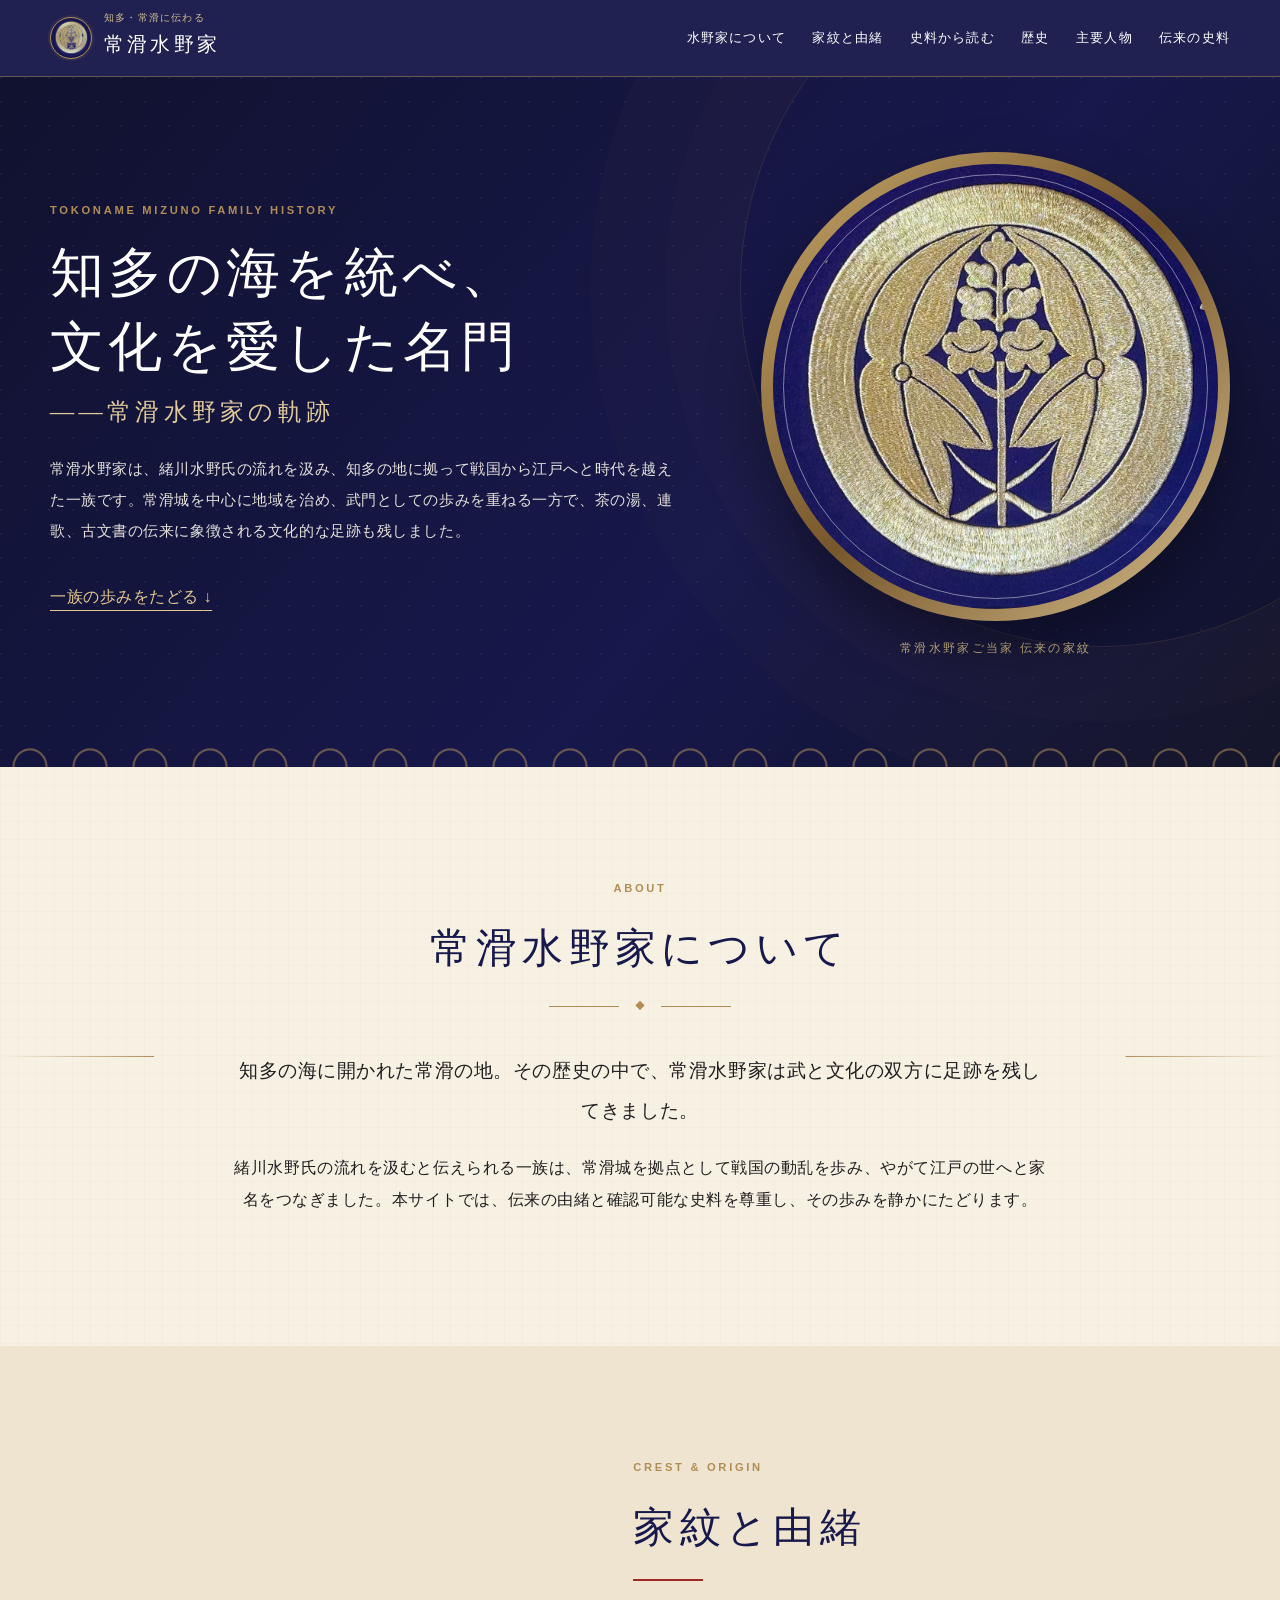
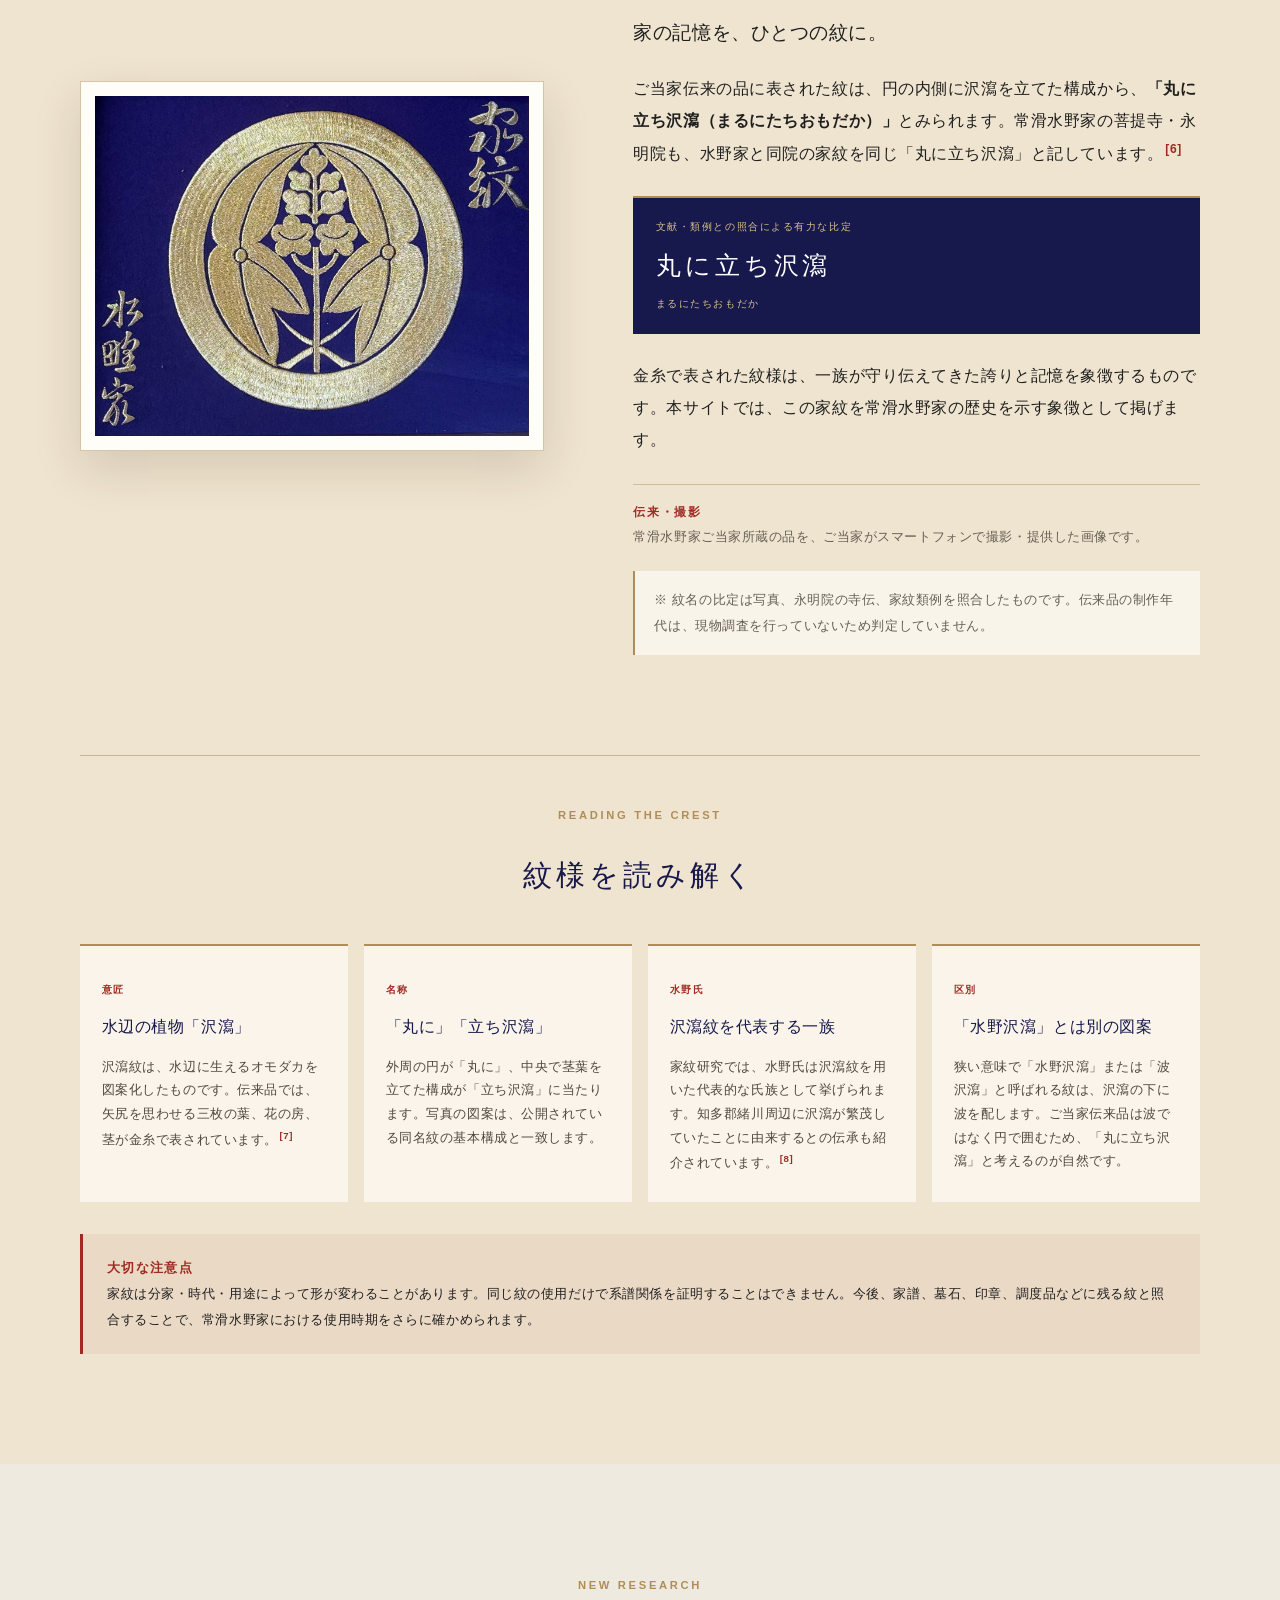
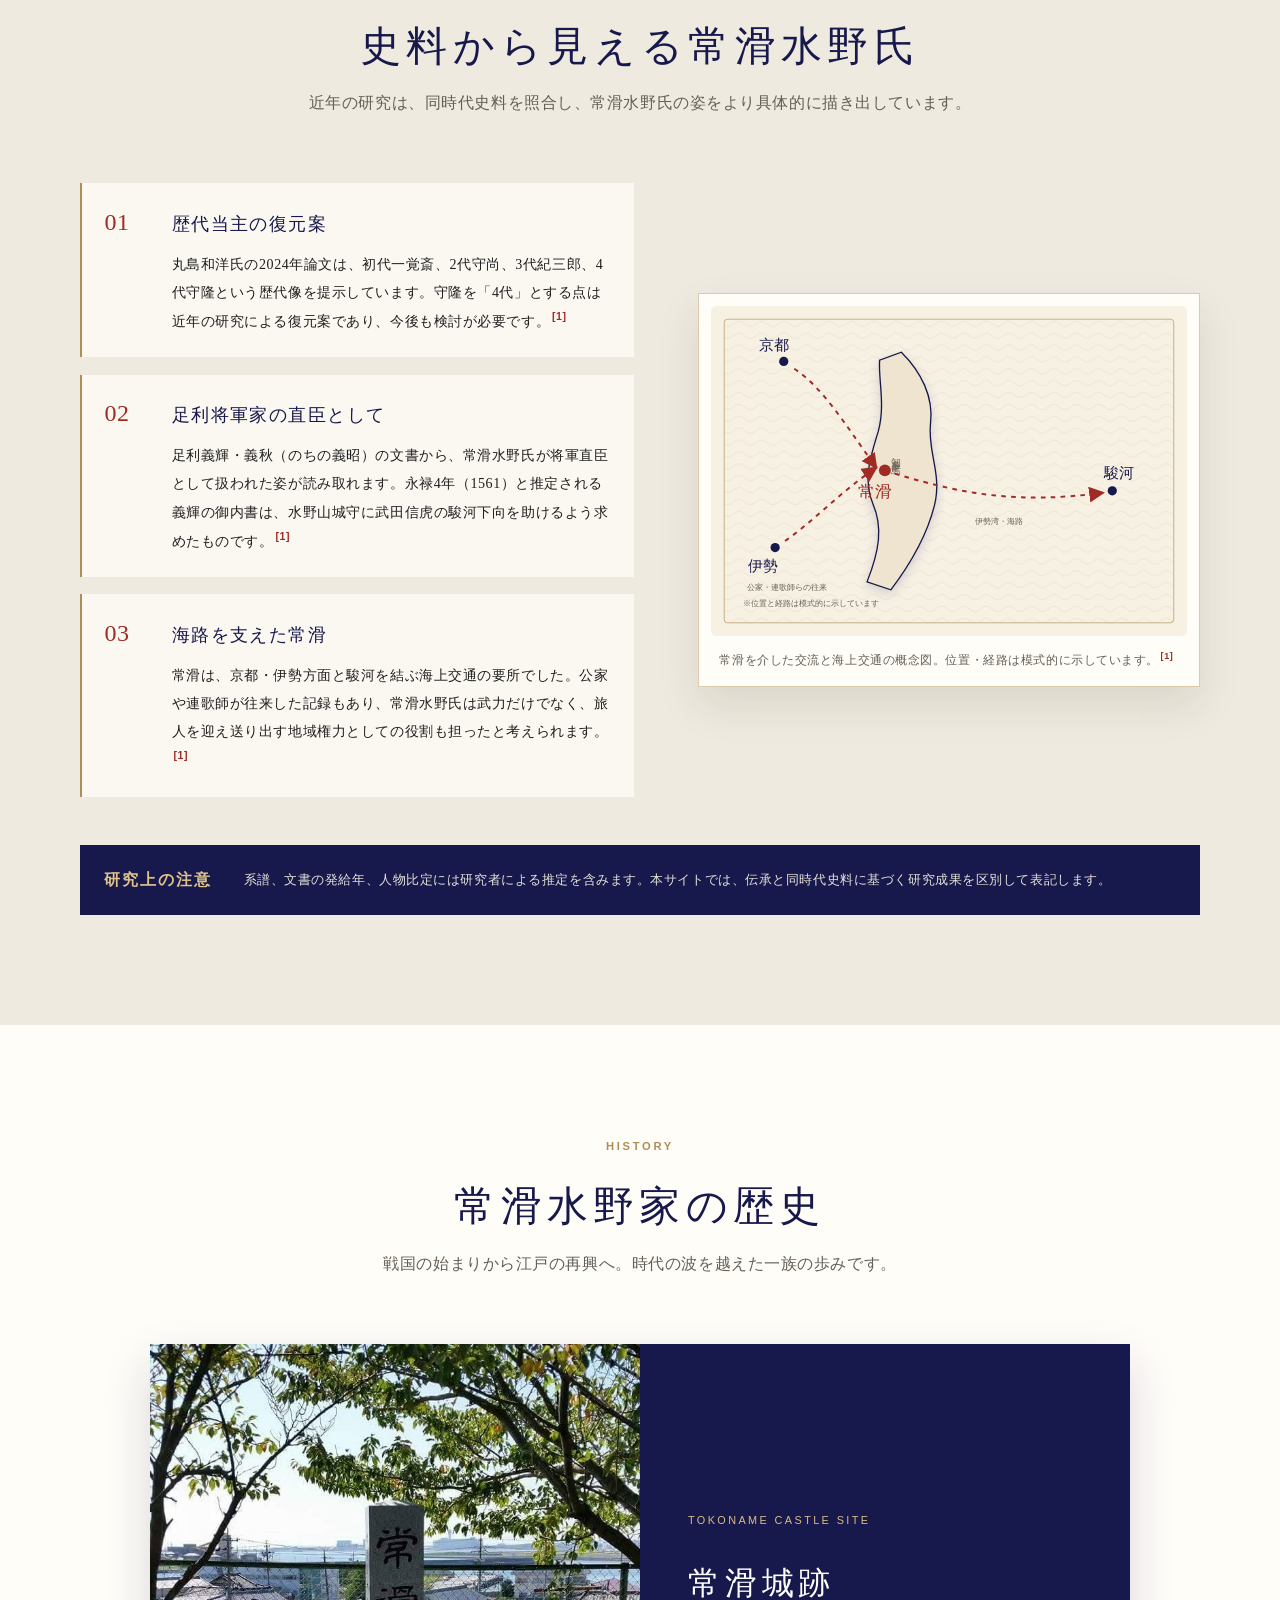
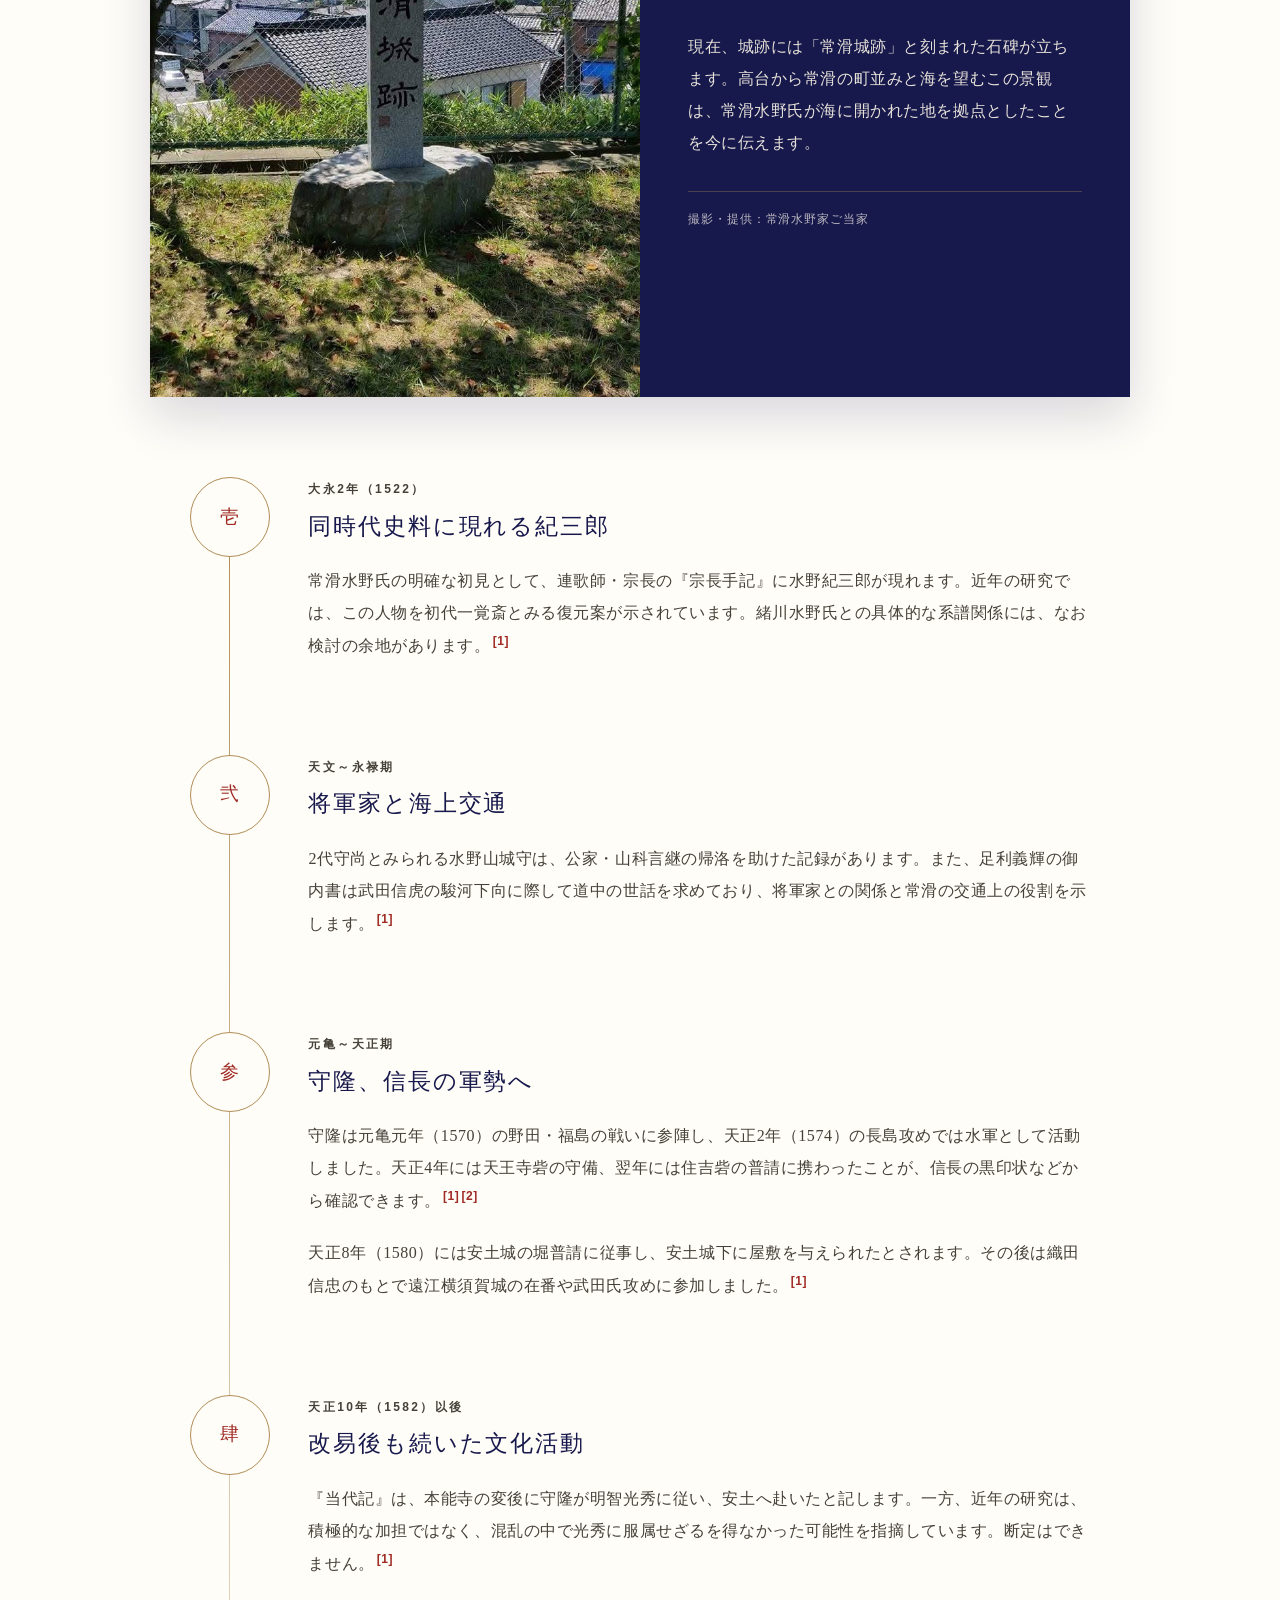
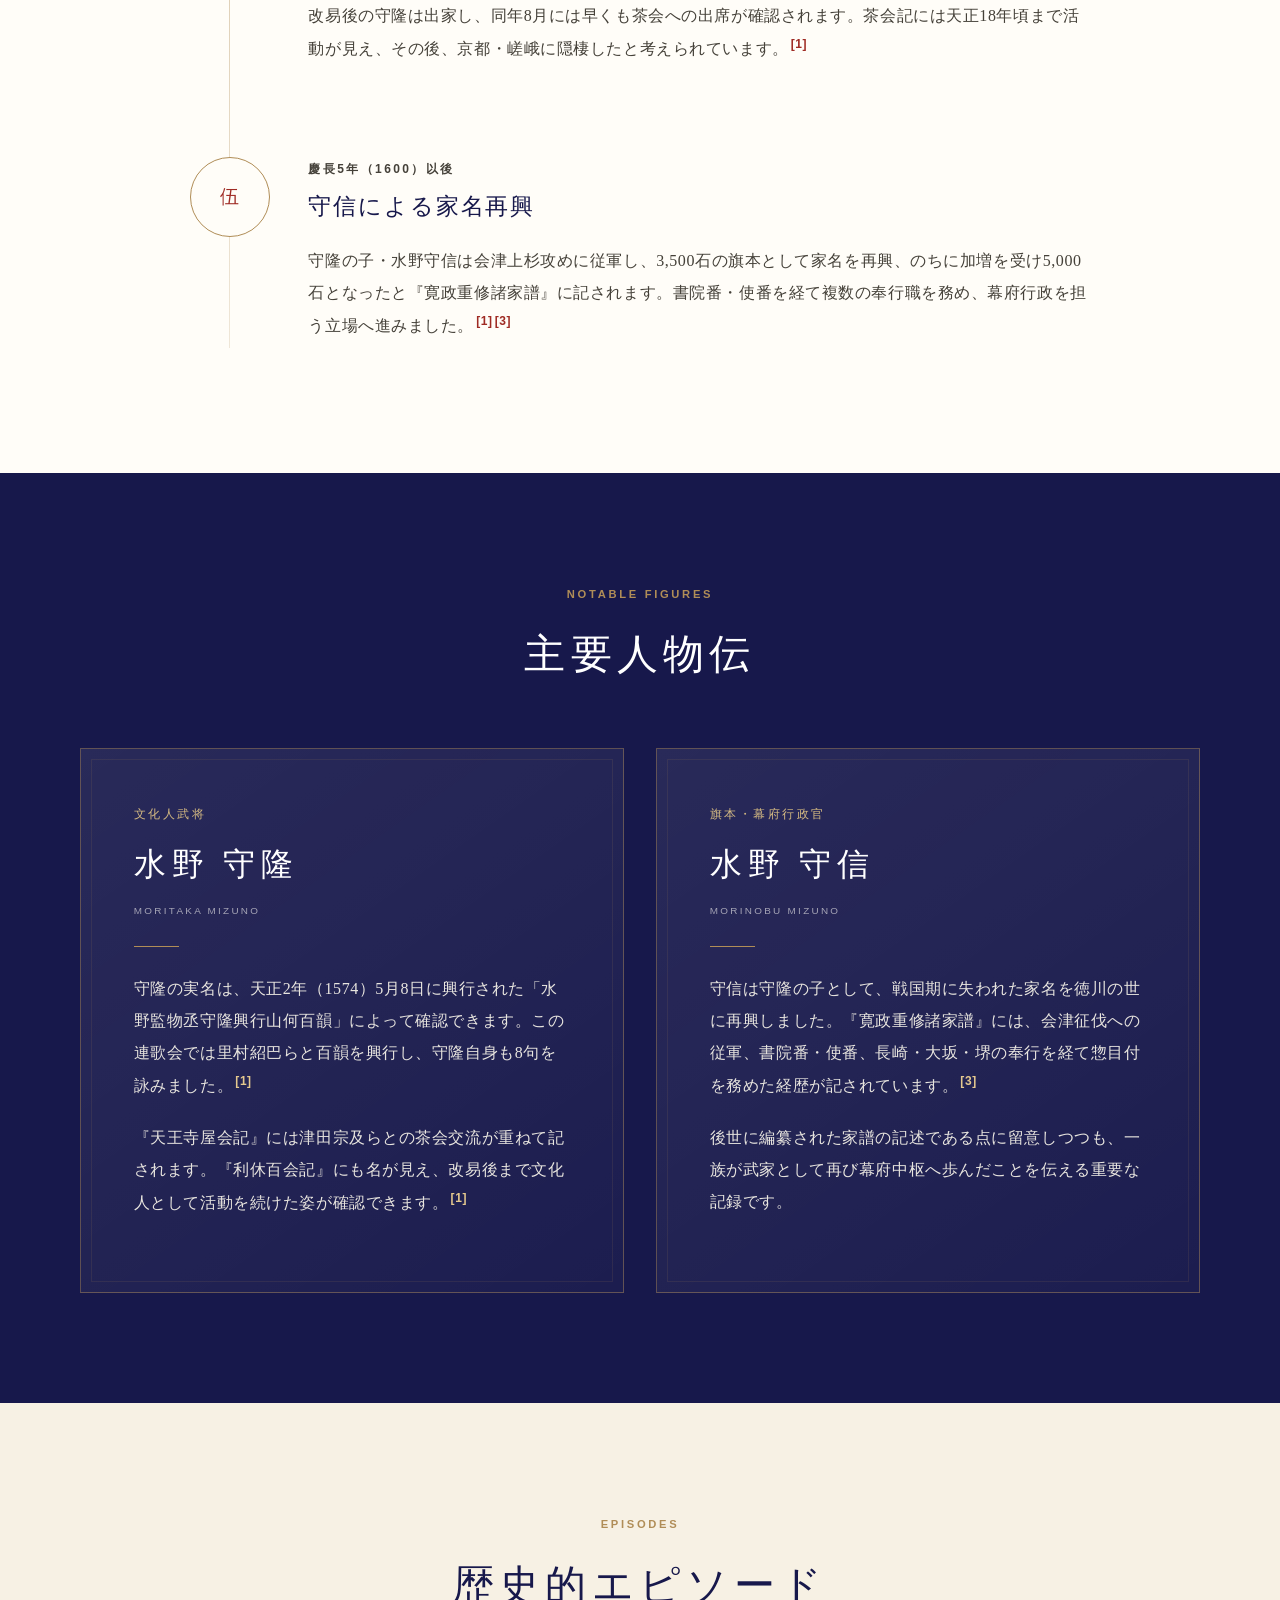
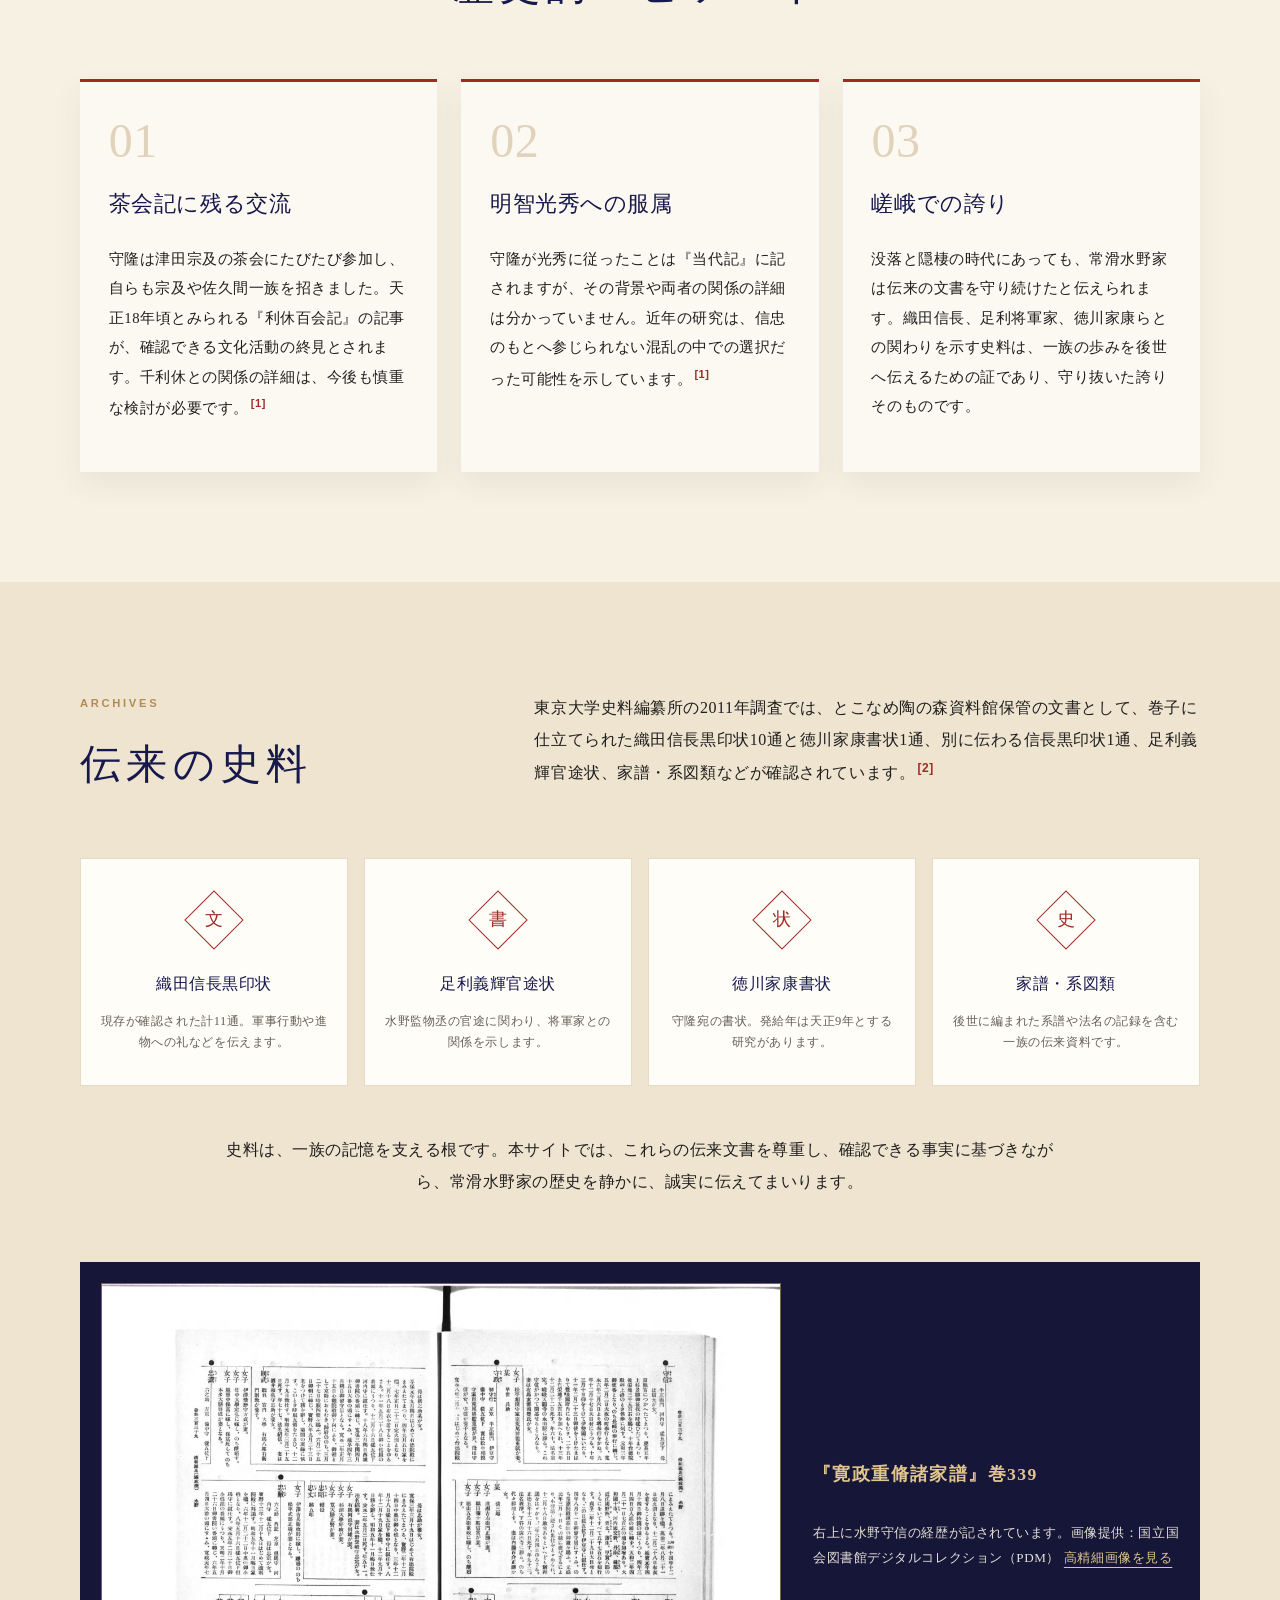
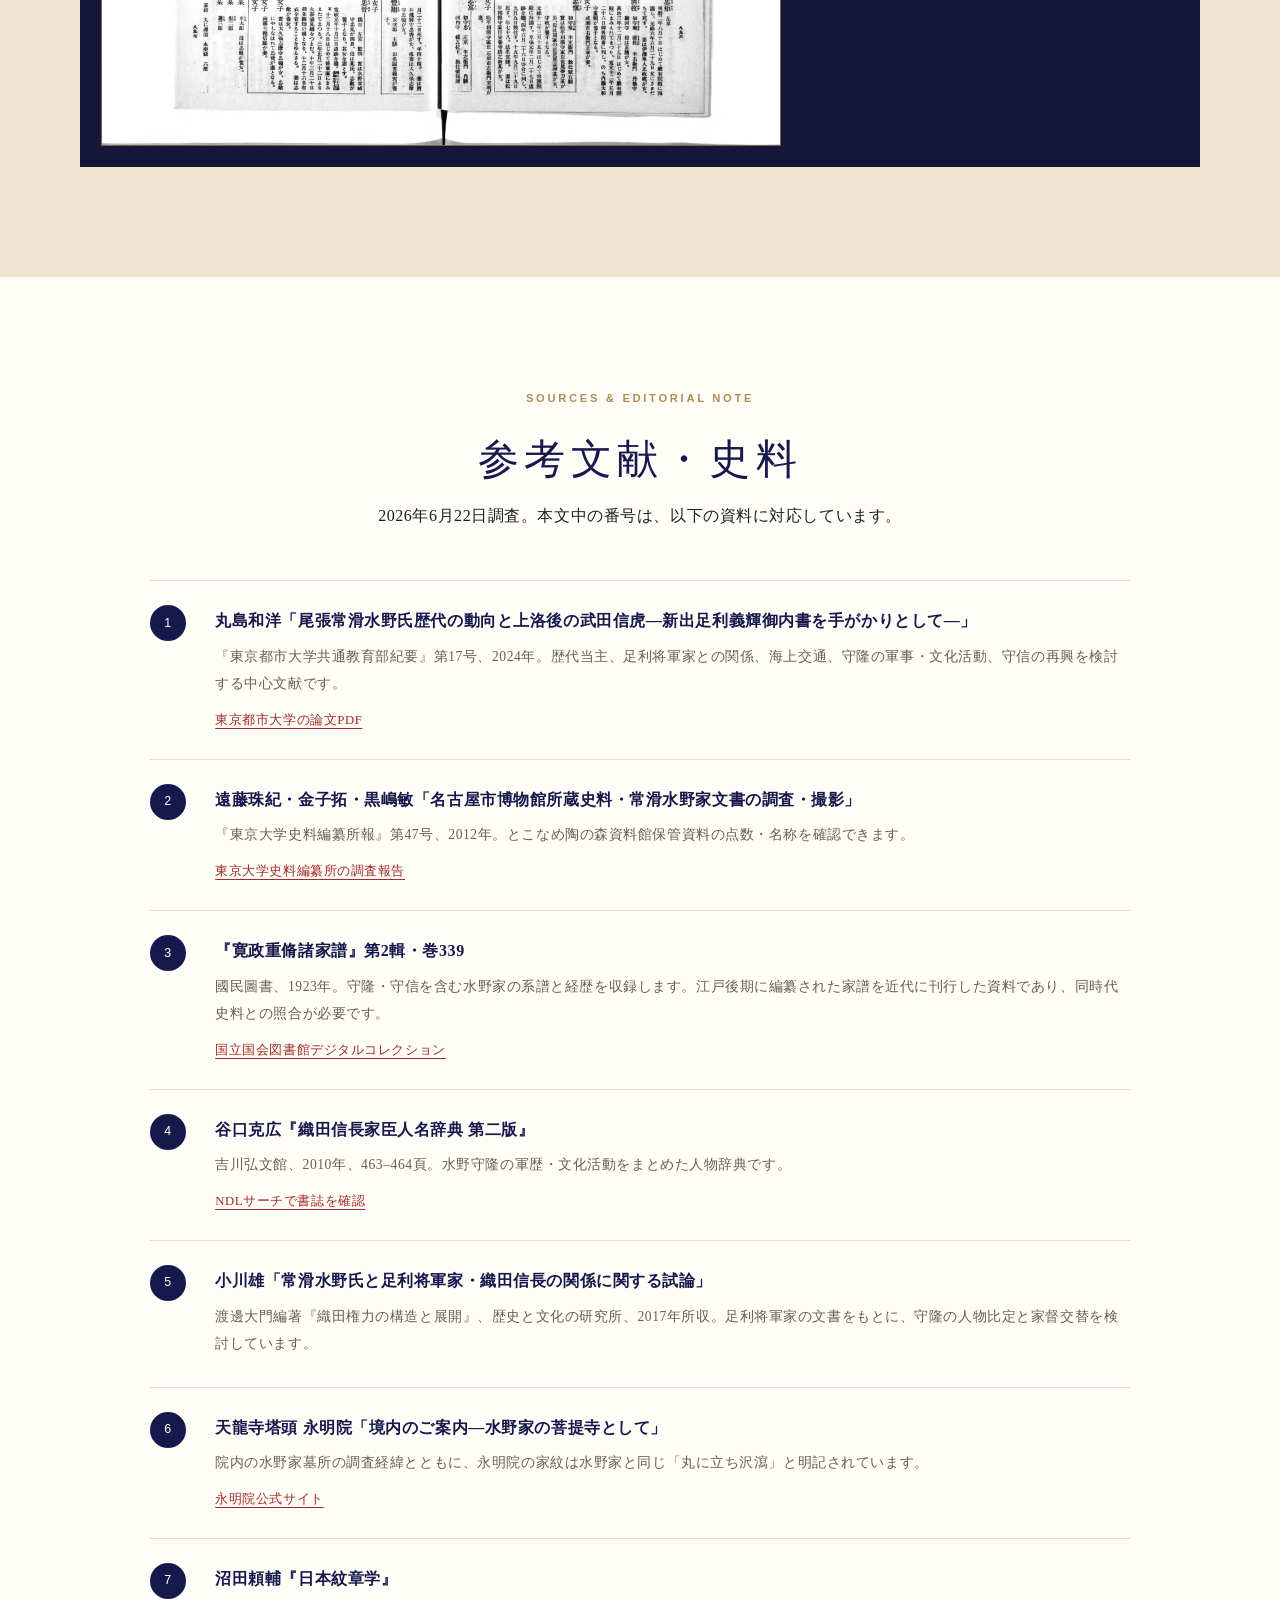
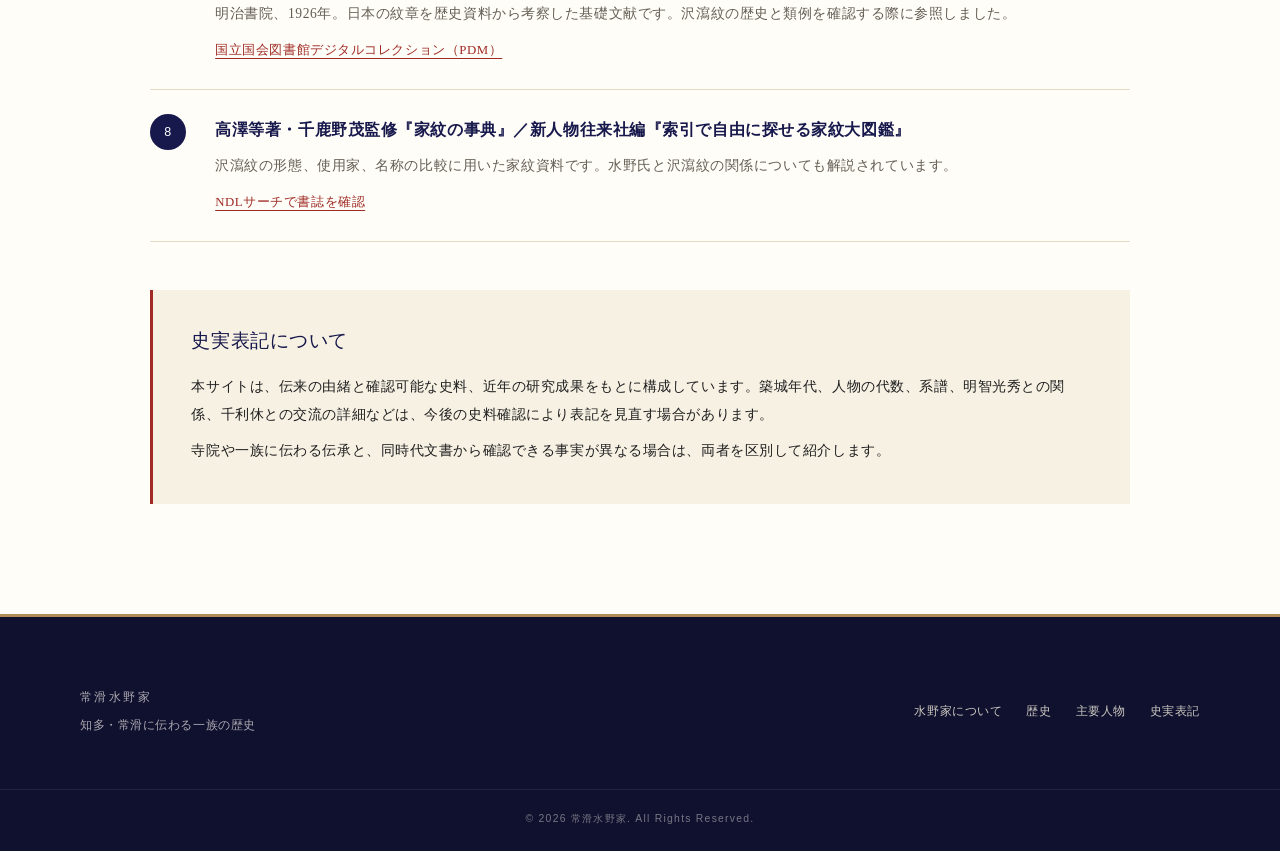
==== index.html @ 6beec000 "常滑水野家歴史サイトの試験公開版を作成" ====
<!doctype html>
<html lang="ja">
<head>
  <meta charset="utf-8">
  <meta name="viewport" content="width=device-width, initial-scale=1">
  <meta name="description" content="常滑水野家の由緒、水野守隆・水野守信の歩み、常滑城、常滑水野家文書など、知多・常滑に伝わる一族の歴史を紹介します。">
  <meta name="robots" content="noindex, nofollow">
  <meta name="theme-color" content="#17184b">
  <title>常滑水野家｜知多・常滑に伝わる一族の歴史</title>
  <link rel="stylesheet" href="styles.css">
  <script src="script.js" defer></script>
</head>
<body>
  <a class="skip-link" href="#main">本文へ移動</a>
  <header class="site-header" id="top">
    <div class="header-inner">
      <a class="brand" href="#top" aria-label="常滑水野家 トップへ">
        <span class="brand-mark" aria-hidden="true"><img src="images/mizuno-crest.jpg" alt=""></span>
        <span><small>知多・常滑に伝わる</small>常滑水野家</span>
      </a>
      <button class="menu-button" type="button" aria-expanded="false" aria-controls="site-nav">
        <span></span><span></span><span></span><span class="sr-only">メニューを開く</span>
      </button>
      <nav id="site-nav" class="site-nav" aria-label="主要メニュー">
        <a href="#about">水野家について</a>
        <a href="#crest">家紋と由緒</a>
        <a href="#research">史料から読む</a>
        <a href="#history">歴史</a>
        <a href="#people">主要人物</a>
        <a href="#documents">伝来の史料</a>
      </nav>
    </div>
  </header>

  <main id="main">
    <section class="hero" aria-labelledby="hero-title">
      <div class="hero-pattern" aria-hidden="true"></div>
      <div class="hero-inner">
        <div class="hero-copy fade-in">
          <p class="eyebrow">TOKONAME MIZUNO FAMILY HISTORY</p>
          <h1 id="hero-title">知多の海を統べ、<br>文化を愛した名門<span>――常滑水野家の軌跡</span></h1>
          <p>常滑水野家は、緒川水野氏の流れを汲み、知多の地に拠って戦国から江戸へと時代を越えた一族です。常滑城を中心に地域を治め、武門としての歩みを重ねる一方で、茶の湯、連歌、古文書の伝来に象徴される文化的な足跡も残しました。</p>
          <a class="text-link" href="#about">一族の歩みをたどる <span aria-hidden="true">↓</span></a>
        </div>
        <figure class="crest-stage fade-in">
          <div class="crest-frame"><img src="images/mizuno-crest.jpg" alt="常滑水野家に伝わる金糸の家紋"></div>
          <figcaption>常滑水野家ご当家 伝来の家紋</figcaption>
        </figure>
      </div>
      <div class="wave-line" aria-hidden="true"></div>
    </section>

    <section id="about" class="section intro-section">
      <div class="section-inner narrow fade-in">
        <p class="section-kicker">ABOUT</p>
        <h2>常滑水野家について</h2>
        <div class="ornament" aria-hidden="true"><span></span>◆<span></span></div>
        <p class="lead">知多の海に開かれた常滑の地。その歴史の中で、常滑水野家は武と文化の双方に足跡を残してきました。</p>
        <p>緒川水野氏の流れを汲むと伝えられる一族は、常滑城を拠点として戦国の動乱を歩み、やがて江戸の世へと家名をつなぎました。本サイトでは、伝来の由緒と確認可能な史料を尊重し、その歩みを静かにたどります。</p>
      </div>
    </section>

    <section id="crest" class="section crest-section">
      <div class="section-inner">
        <div class="split-layout">
          <figure class="crest-detail fade-in">
            <img src="images/mizuno-crest.jpg" alt="丸に立ち沢瀉とみられる、濃紺の地に金糸で表された常滑水野家伝来の家紋">
          </figure>
          <div class="fade-in">
            <p class="section-kicker">CREST &amp; ORIGIN</p>
            <h2>家紋と由緒</h2>
            <div class="title-rule" aria-hidden="true"></div>
            <p class="lead">家の記憶を、ひとつの紋に。</p>
            <p>ご当家伝来の品に表された紋は、円の内側に沢瀉を立てた構成から、<strong>「丸に立ち沢瀉（まるにたちおもだか）」</strong>とみられます。常滑水野家の菩提寺・永明院も、水野家と同院の家紋を同じ「丸に立ち沢瀉」と記しています。<a class="cite" href="#ref-6">[6]</a></p>
            <p class="crest-identification"><span>文献・類例との照合による有力な比定</span><strong>丸に立ち沢瀉</strong><small>まるにたちおもだか</small></p>
            <p>金糸で表された紋様は、一族が守り伝えてきた誇りと記憶を象徴するものです。本サイトでは、この家紋を常滑水野家の歴史を示す象徴として掲げます。</p>
            <p class="provenance"><strong>伝来・撮影</strong> 常滑水野家ご当家所蔵の品を、ご当家がスマートフォンで撮影・提供した画像です。</p>
            <p class="note">※ 紋名の比定は写真、永明院の寺伝、家紋類例を照合したものです。伝来品の制作年代は、現物調査を行っていないため判定していません。</p>
          </div>
        </div>
        <div class="crest-research fade-in">
          <div class="crest-research-heading"><p class="section-kicker">READING THE CREST</p><h3>紋様を読み解く</h3></div>
          <div class="crest-facts">
            <article><span>意匠</span><h4>水辺の植物「沢瀉」</h4><p>沢瀉紋は、水辺に生えるオモダカを図案化したものです。伝来品では、矢尻を思わせる三枚の葉、花の房、茎が金糸で表されています。<a class="cite" href="#ref-7">[7]</a></p></article>
            <article><span>名称</span><h4>「丸に」「立ち沢瀉」</h4><p>外周の円が「丸に」、中央で茎葉を立てた構成が「立ち沢瀉」に当たります。写真の図案は、公開されている同名紋の基本構成と一致します。</p></article>
            <article><span>水野氏</span><h4>沢瀉紋を代表する一族</h4><p>家紋研究では、水野氏は沢瀉紋を用いた代表的な氏族として挙げられます。知多郡緒川周辺に沢瀉が繁茂していたことに由来するとの伝承も紹介されています。<a class="cite" href="#ref-8">[8]</a></p></article>
            <article><span>区別</span><h4>「水野沢瀉」とは別の図案</h4><p>狭い意味で「水野沢瀉」または「波沢瀉」と呼ばれる紋は、沢瀉の下に波を配します。ご当家伝来品は波ではなく円で囲むため、「丸に立ち沢瀉」と考えるのが自然です。</p></article>
          </div>
          <p class="crest-caution"><strong>大切な注意点</strong> 家紋は分家・時代・用途によって形が変わることがあります。同じ紋の使用だけで系譜関係を証明することはできません。今後、家譜、墓石、印章、調度品などに残る紋と照合することで、常滑水野家における使用時期をさらに確かめられます。</p>
        </div>
      </div>
    </section>

    <section id="research" class="section research-section">
      <div class="section-inner">
        <div class="section-heading fade-in">
          <p class="section-kicker">NEW RESEARCH</p>
          <h2>史料から見える常滑水野氏</h2>
          <p>近年の研究は、同時代史料を照合し、常滑水野氏の姿をより具体的に描き出しています。</p>
        </div>
        <div class="research-layout">
          <div class="research-points">
            <article class="research-point fade-in">
              <span>01</span><div><h3>歴代当主の復元案</h3><p>丸島和洋氏の2024年論文は、初代一覚斎、2代守尚、3代紀三郎、4代守隆という歴代像を提示しています。守隆を「4代」とする点は近年の研究による復元案であり、今後も検討が必要です。<a class="cite" href="#ref-1" aria-label="出典1">[1]</a></p></div>
            </article>
            <article class="research-point fade-in">
              <span>02</span><div><h3>足利将軍家の直臣として</h3><p>足利義輝・義秋（のちの義昭）の文書から、常滑水野氏が将軍直臣として扱われた姿が読み取れます。永禄4年（1561）と推定される義輝の御内書は、水野山城守に武田信虎の駿河下向を助けるよう求めたものです。<a class="cite" href="#ref-1" aria-label="出典1">[1]</a></p></div>
            </article>
            <article class="research-point fade-in">
              <span>03</span><div><h3>海路を支えた常滑</h3><p>常滑は、京都・伊勢方面と駿河を結ぶ海上交通の要所でした。公家や連歌師が往来した記録もあり、常滑水野氏は武力だけでなく、旅人を迎え送り出す地域権力としての役割も担ったと考えられます。<a class="cite" href="#ref-1" aria-label="出典1">[1]</a></p></div>
            </article>
          </div>
          <figure class="route-figure fade-in">
            <img src="images/chita-route.svg" alt="京都・伊勢、常滑、駿河を結ぶ海上交通の概念図">
            <figcaption>常滑を介した交流と海上交通の概念図。位置・経路は模式的に示しています。<a class="cite" href="#ref-1">[1]</a></figcaption>
          </figure>
        </div>
        <aside class="research-note fade-in"><strong>研究上の注意</strong><p>系譜、文書の発給年、人物比定には研究者による推定を含みます。本サイトでは、伝承と同時代史料に基づく研究成果を区別して表記します。</p></aside>
      </div>
    </section>

    <section id="history" class="section history-section">
      <div class="section-inner">
        <div class="section-heading fade-in">
          <p class="section-kicker">HISTORY</p>
          <h2>常滑水野家の歴史</h2>
          <p>戦国の始まりから江戸の再興へ。時代の波を越えた一族の歩みです。</p>
        </div>
        <figure class="castle-site-feature fade-in">
          <div class="castle-site-photo"><img src="images/tokoname-castle-site.jpg" alt="高台に立つ常滑城跡の石碑と、その背後に広がる常滑の町並み"></div>
          <figcaption>
            <p class="photo-label">TOKONAME CASTLE SITE</p>
            <h3>常滑城跡</h3>
            <p>現在、城跡には「常滑城跡」と刻まれた石碑が立ちます。高台から常滑の町並みと海を望むこの景観は、常滑水野氏が海に開かれた地を拠点としたことを今に伝えます。</p>
            <small>撮影・提供：常滑水野家ご当家</small>
          </figcaption>
        </figure>
        <div class="timeline">
          <article class="timeline-item fade-in"><div class="timeline-index">壱</div><div><p class="era">大永2年（1522）</p><h3>同時代史料に現れる紀三郎</h3><p>常滑水野氏の明確な初見として、連歌師・宗長の『宗長手記』に水野紀三郎が現れます。近年の研究では、この人物を初代一覚斎とみる復元案が示されています。緒川水野氏との具体的な系譜関係には、なお検討の余地があります。<a class="cite" href="#ref-1">[1]</a></p></div></article>
          <article class="timeline-item fade-in"><div class="timeline-index">弐</div><div><p class="era">天文～永禄期</p><h3>将軍家と海上交通</h3><p>2代守尚とみられる水野山城守は、公家・山科言継の帰洛を助けた記録があります。また、足利義輝の御内書は武田信虎の駿河下向に際して道中の世話を求めており、将軍家との関係と常滑の交通上の役割を示します。<a class="cite" href="#ref-1">[1]</a></p></div></article>
          <article class="timeline-item fade-in"><div class="timeline-index">参</div><div><p class="era">元亀～天正期</p><h3>守隆、信長の軍勢へ</h3><p>守隆は元亀元年（1570）の野田・福島の戦いに参陣し、天正2年（1574）の長島攻めでは水軍として活動しました。天正4年には天王寺砦の守備、翌年には住吉砦の普請に携わったことが、信長の黒印状などから確認できます。<a class="cite" href="#ref-1">[1]</a><a class="cite" href="#ref-2">[2]</a></p><p>天正8年（1580）には安土城の堀普請に従事し、安土城下に屋敷を与えられたとされます。その後は織田信忠のもとで遠江横須賀城の在番や武田氏攻めに参加しました。<a class="cite" href="#ref-1">[1]</a></p></div></article>
          <article class="timeline-item fade-in"><div class="timeline-index">肆</div><div><p class="era">天正10年（1582）以後</p><h3>改易後も続いた文化活動</h3><p>『当代記』は、本能寺の変後に守隆が明智光秀に従い、安土へ赴いたと記します。一方、近年の研究は、積極的な加担ではなく、混乱の中で光秀に服属せざるを得なかった可能性を指摘しています。断定はできません。<a class="cite" href="#ref-1">[1]</a></p><p>改易後の守隆は出家し、同年8月には早くも茶会への出席が確認されます。茶会記には天正18年頃まで活動が見え、その後、京都・嵯峨に隠棲したと考えられています。<a class="cite" href="#ref-1">[1]</a></p></div></article>
          <article class="timeline-item fade-in"><div class="timeline-index">伍</div><div><p class="era">慶長5年（1600）以後</p><h3>守信による家名再興</h3><p>守隆の子・水野守信は会津上杉攻めに従軍し、3,500石の旗本として家名を再興、のちに加増を受け5,000石となったと『寛政重修諸家譜』に記されます。書院番・使番を経て複数の奉行職を務め、幕府行政を担う立場へ進みました。<a class="cite" href="#ref-1">[1]</a><a class="cite" href="#ref-3">[3]</a></p></div></article>
        </div>
      </div>
    </section>

    <section id="people" class="section people-section">
      <div class="section-inner">
        <div class="section-heading fade-in"><p class="section-kicker">NOTABLE FIGURES</p><h2>主要人物伝</h2></div>
        <div class="people-grid">
          <article class="person-card fade-in"><p class="person-role">文化人武将</p><h3>水野 守隆</h3><p class="name-en">MORITAKA MIZUNO</p><div class="card-rule"></div><p>守隆の実名は、天正2年（1574）5月8日に興行された「水野監物丞守隆興行山何百韻」によって確認できます。この連歌会では里村紹巴らと百韻を興行し、守隆自身も8句を詠みました。<a class="cite" href="#ref-1">[1]</a></p><p>『天王寺屋会記』には津田宗及らとの茶会交流が重ねて記されます。『利休百会記』にも名が見え、改易後まで文化人として活動を続けた姿が確認できます。<a class="cite" href="#ref-1">[1]</a></p></article>
          <article class="person-card fade-in"><p class="person-role">旗本・幕府行政官</p><h3>水野 守信</h3><p class="name-en">MORINOBU MIZUNO</p><div class="card-rule"></div><p>守信は守隆の子として、戦国期に失われた家名を徳川の世に再興しました。『寛政重修諸家譜』には、会津征伐への従軍、書院番・使番、長崎・大坂・堺の奉行を経て惣目付を務めた経歴が記されています。<a class="cite" href="#ref-3">[3]</a></p><p>後世に編纂された家譜の記述である点に留意しつつも、一族が武家として再び幕府中枢へ歩んだことを伝える重要な記録です。</p></article>
        </div>
      </div>
    </section>

    <section id="episodes" class="section episodes-section">
      <div class="section-inner">
        <div class="section-heading fade-in"><p class="section-kicker">EPISODES</p><h2>歴史的エピソード</h2></div>
        <div class="episode-grid">
          <article class="episode-card fade-in"><span class="episode-number">01</span><h3>茶会記に残る交流</h3><p>守隆は津田宗及の茶会にたびたび参加し、自らも宗及や佐久間一族を招きました。天正18年頃とみられる『利休百会記』の記事が、確認できる文化活動の終見とされます。千利休との関係の詳細は、今後も慎重な検討が必要です。<a class="cite" href="#ref-1">[1]</a></p></article>
          <article class="episode-card fade-in"><span class="episode-number">02</span><h3>明智光秀への服属</h3><p>守隆が光秀に従ったことは『当代記』に記されますが、その背景や両者の関係の詳細は分かっていません。近年の研究は、信忠のもとへ参じられない混乱の中での選択だった可能性を示しています。<a class="cite" href="#ref-1">[1]</a></p></article>
          <article class="episode-card fade-in"><span class="episode-number">03</span><h3>嵯峨での誇り</h3><p>没落と隠棲の時代にあっても、常滑水野家は伝来の文書を守り続けたと伝えられます。織田信長、足利将軍家、徳川家康らとの関わりを示す史料は、一族の歩みを後世へ伝えるための証であり、守り抜いた誇りそのものです。</p></article>
        </div>
      </div>
    </section>

    <section id="documents" class="section documents-section">
      <div class="section-inner">
        <div class="documents-intro fade-in"><div><p class="section-kicker">ARCHIVES</p><h2>伝来の史料</h2></div><p>東京大学史料編纂所の2011年調査では、とこなめ陶の森資料館保管の文書として、巻子に仕立てられた織田信長黒印状10通と徳川家康書状1通、別に伝わる信長黒印状1通、足利義輝官途状、家譜・系図類などが確認されています。<a class="cite" href="#ref-2">[2]</a></p></div>
        <div class="document-grid">
          <article class="document-card fade-in"><span aria-hidden="true">文</span><h3>織田信長黒印状</h3><p>現存が確認された計11通。軍事行動や進物への礼などを伝えます。</p></article>
          <article class="document-card fade-in"><span aria-hidden="true">書</span><h3>足利義輝官途状</h3><p>水野監物丞の官途に関わり、将軍家との関係を示します。</p></article>
          <article class="document-card fade-in"><span aria-hidden="true">状</span><h3>徳川家康書状</h3><p>守隆宛の書状。発給年は天正9年とする研究があります。</p></article>
          <article class="document-card fade-in"><span aria-hidden="true">史</span><h3>家譜・系図類</h3><p>後世に編まれた系譜や法名の記録を含む一族の伝来資料です。</p></article>
        </div>
        <p class="archive-statement fade-in">史料は、一族の記憶を支える根です。本サイトでは、これらの伝来文書を尊重し、確認できる事実に基づきながら、常滑水野家の歴史を静かに、誠実に伝えてまいります。</p>
        <figure class="archive-image fade-in">
          <a href="https://dl.ndl.go.jp/pid/1082719/1/458" target="_blank" rel="noopener"><img src="images/kansei-mizuno-morinobu.jpg" alt="寛政重脩諸家譜 第2輯 巻339 水野守信の記載を含むページ"></a>
          <figcaption><strong>『寛政重脩諸家譜』巻339</strong><br>右上に水野守信の経歴が記されています。画像提供：国立国会図書館デジタルコレクション（PDM） <a href="https://dl.ndl.go.jp/pid/1082719/1/458" target="_blank" rel="noopener">高精細画像を見る</a></figcaption>
        </figure>
      </div>
    </section>

    <section id="sources" class="section source-section">
      <div class="section-inner fade-in">
        <div class="source-heading"><p class="section-kicker">SOURCES &amp; EDITORIAL NOTE</p><h2>参考文献・史料</h2><p>2026年6月22日調査。本文中の番号は、以下の資料に対応しています。</p></div>
        <ol class="reference-list">
          <li id="ref-1"><span>1</span><div><strong>丸島和洋「尾張常滑水野氏歴代の動向と上洛後の武田信虎―新出足利義輝御内書を手がかりとして―」</strong><p>『東京都市大学共通教育部紀要』第17号、2024年。歴代当主、足利将軍家との関係、海上交通、守隆の軍事・文化活動、守信の再興を検討する中心文献です。</p><a href="https://www.tcu.ac.jp/tcucms/wp-content/uploads/2024/10/04_marushima_tcu_kiyo_Vol17_2024.pdf" target="_blank" rel="noopener">東京都市大学の論文PDF</a></div></li>
          <li id="ref-2"><span>2</span><div><strong>遠藤珠紀・金子拓・黒嶋敏「名古屋市博物館所蔵史料・常滑水野家文書の調査・撮影」</strong><p>『東京大学史料編纂所報』第47号、2012年。とこなめ陶の森資料館保管資料の点数・名称を確認できます。</p><a href="https://www.hi.u-tokyo.ac.jp/publication/syoho/47/saiho_47_011.html" target="_blank" rel="noopener">東京大学史料編纂所の調査報告</a></div></li>
          <li id="ref-3"><span>3</span><div><strong>『寛政重脩諸家譜』第2輯・巻339</strong><p>國民圖書、1923年。守隆・守信を含む水野家の系譜と経歴を収録します。江戸後期に編纂された家譜を近代に刊行した資料であり、同時代史料との照合が必要です。</p><a href="https://dl.ndl.go.jp/pid/1082719/1/458" target="_blank" rel="noopener">国立国会図書館デジタルコレクション</a></div></li>
          <li id="ref-4"><span>4</span><div><strong>谷口克広『織田信長家臣人名辞典 第二版』</strong><p>吉川弘文館、2010年、463–464頁。水野守隆の軍歴・文化活動をまとめた人物辞典です。</p><a href="https://ndlsearch.ndl.go.jp/search?cs=bib&keyword=%E7%B9%94%E7%94%B0%E4%BF%A1%E9%95%B7%E5%AE%B6%E8%87%A3%E4%BA%BA%E5%90%8D%E8%BE%9E%E5%85%B8" target="_blank" rel="noopener">NDLサーチで書誌を確認</a></div></li>
          <li id="ref-5"><span>5</span><div><strong>小川雄「常滑水野氏と足利将軍家・織田信長の関係に関する試論」</strong><p>渡邊大門編著『織田権力の構造と展開』、歴史と文化の研究所、2017年所収。足利将軍家の文書をもとに、守隆の人物比定と家督交替を検討しています。</p></div></li>
          <li id="ref-6"><span>6</span><div><strong>天龍寺塔頭 永明院「境内のご案内―水野家の菩提寺として」</strong><p>院内の水野家墓所の調査経緯とともに、永明院の家紋は水野家と同じ「丸に立ち沢瀉」と明記されています。</p><a href="https://www.youmeiin.com/keidai_info.html#mizunoke" target="_blank" rel="noopener">永明院公式サイト</a></div></li>
          <li id="ref-7"><span>7</span><div><strong>沼田頼輔『日本紋章学』</strong><p>明治書院、1926年。日本の紋章を歴史資料から考察した基礎文献です。沢瀉紋の歴史と類例を確認する際に参照しました。</p><a href="https://dl.ndl.go.jp/pid/980775" target="_blank" rel="noopener">国立国会図書館デジタルコレクション（PDM）</a></div></li>
          <li id="ref-8"><span>8</span><div><strong>高澤等著・千鹿野茂監修『家紋の事典』／新人物往来社編『索引で自由に探せる家紋大図鑑』</strong><p>沢瀉紋の形態、使用家、名称の比較に用いた家紋資料です。水野氏と沢瀉紋の関係についても解説されています。</p><a href="https://ndlsearch.ndl.go.jp/search?cs=bib&keyword=%E5%AE%B6%E7%B4%8B%E3%81%AE%E4%BA%8B%E5%85%B8%20%E9%AB%98%E6%BE%A4%E7%AD%89" target="_blank" rel="noopener">NDLサーチで書誌を確認</a></div></li>
        </ol>
        <div class="editorial-box"><h3>史実表記について</h3><p>本サイトは、伝来の由緒と確認可能な史料、近年の研究成果をもとに構成しています。築城年代、人物の代数、系譜、明智光秀との関係、千利休との交流の詳細などは、今後の史料確認により表記を見直す場合があります。</p><p>寺院や一族に伝わる伝承と、同時代文書から確認できる事実が異なる場合は、両者を区別して紹介します。</p></div>
      </div>
    </section>
  </main>

  <footer class="site-footer">
    <div class="footer-inner">
      <div><p class="footer-title">常滑水野家</p><p>知多・常滑に伝わる一族の歴史</p></div>
      <nav aria-label="フッターメニュー"><a href="#about">水野家について</a><a href="#history">歴史</a><a href="#people">主要人物</a><a href="#sources">史実表記</a></nav>
    </div>
    <p class="copyright">© <span id="current-year">2026</span> 常滑水野家. All Rights Reserved.</p>
  </footer>
</body>
</html>
---- styles.css ----
:root{--ink:#1f1f1f;--navy:#17184b;--red:#9f2b24;--gold:#b08d57;--paper:#f7f1e4;--sand:#efe4cf;--white:#fffdf8;--muted:#655f55;--serif:"Yu Mincho","YuMincho","Hiragino Mincho ProN","MS PMincho",serif;--sans:"Yu Gothic","YuGothic","Hiragino Kaku Gothic ProN",sans-serif}
*,*::before,*::after{box-sizing:border-box}html{scroll-behavior:smooth;scroll-padding-top:78px}body{margin:0;color:var(--ink);background:var(--paper);font-family:var(--serif);line-height:2;letter-spacing:.035em}img{display:block;max-width:100%}a{color:inherit}.sr-only{position:absolute;width:1px;height:1px;padding:0;margin:-1px;overflow:hidden;clip:rect(0,0,0,0);white-space:nowrap;border:0}.skip-link{position:fixed;top:-100px;left:1rem;z-index:1000;padding:.6rem 1rem;background:var(--white);color:var(--navy)}.skip-link:focus{top:1rem}
.site-header{position:sticky;top:0;z-index:100;background:rgba(23,24,75,.96);color:#fff;border-bottom:1px solid rgba(176,141,87,.5);backdrop-filter:blur(10px)}.header-inner{width:min(1180px,calc(100% - 40px));height:76px;margin:auto;display:flex;align-items:center;justify-content:space-between}.brand{display:flex;align-items:center;gap:.75rem;text-decoration:none;font-size:1.25rem;letter-spacing:.16em}.brand small{display:block;color:#d2bd91;font-size:.62rem;line-height:1.3;letter-spacing:.12em}.brand-mark{display:grid;place-items:center;width:42px;height:42px;padding:2px;overflow:hidden;border:1px solid var(--gold);border-radius:50%;background:var(--navy);box-shadow:0 0 0 2px rgba(176,141,87,.12)}.brand-mark img{width:100%;height:100%;border-radius:50%;object-fit:cover;object-position:center}.site-nav{display:flex;gap:1.65rem}.site-nav a{position:relative;text-decoration:none;font-size:.82rem;letter-spacing:.09em}.site-nav a::after{content:"";position:absolute;left:0;right:100%;bottom:-9px;height:1px;background:var(--gold);transition:.25s}.site-nav a:hover::after,.site-nav a:focus-visible::after{right:0}.menu-button{display:none;background:none;border:0;padding:8px;color:#fff}.menu-button>span:not(.sr-only){display:block;width:25px;height:1px;margin:6px;background:currentColor}
.hero{position:relative;isolation:isolate;overflow:hidden;min-height:690px;background:linear-gradient(130deg,#11122f 0%,var(--navy) 60%,#111229 100%);color:#fff}.hero-pattern{position:absolute;inset:0;z-index:-2;opacity:.18;background-image:radial-gradient(circle at 1px 1px,rgba(255,255,255,.25) 1px,transparent 0);background-size:24px 24px}.hero::before{content:"";position:absolute;z-index:-1;width:720px;height:720px;right:-180px;top:-150px;border:1px solid rgba(176,141,87,.18);border-radius:50%;box-shadow:0 0 0 75px rgba(176,141,87,.025),0 0 0 150px rgba(176,141,87,.025)}.hero-inner{width:min(1180px,calc(100% - 40px));min-height:650px;margin:auto;display:grid;grid-template-columns:1.15fr .85fr;gap:6vw;align-items:center;padding:75px 0}.eyebrow,.section-kicker{margin:0 0 .9rem;color:var(--gold);font-family:var(--sans);font-size:.7rem;font-weight:700;letter-spacing:.24em}.hero h1{margin:0 0 1.6rem;font-size:clamp(2.25rem,4.2vw,4.4rem);font-weight:500;line-height:1.38;letter-spacing:.08em}.hero h1 span{display:block;margin-top:.7rem;font-size:.45em;color:#e0ca9c}.hero-copy>p:not(.eyebrow){max-width:680px;color:#e5e2dc;font-size:.96rem}.text-link{display:inline-block;margin-top:1.2rem;color:#e5c98f;text-underline-offset:8px;text-decoration-thickness:1px}.crest-stage{text-align:center;margin:0}.crest-frame{position:relative;padding:12px;background:linear-gradient(135deg,#c6a86b,#77572c,#d8c08e);border-radius:50%;box-shadow:0 25px 55px rgba(0,0,0,.38)}.crest-frame::after{content:"";position:absolute;inset:22px;border:1px solid rgba(255,255,255,.45);border-radius:50%;pointer-events:none}.crest-frame img{width:100%;aspect-ratio:1/1;border-radius:50%;object-fit:cover;object-position:center}.crest-stage figcaption{margin-top:1rem;color:#cbb685;font-size:.72rem;letter-spacing:.2em}.wave-line{height:32px;opacity:.55;background:repeating-radial-gradient(ellipse at 50% 100%,transparent 0 15px,var(--gold) 16px 17px,transparent 18px 30px);background-size:60px 32px}
.section{padding:110px 0}.section-inner{width:min(1120px,calc(100% - 40px));margin:auto}.narrow{max-width:820px;text-align:center}.section h2{margin:.2rem 0 .7rem;color:var(--navy);font-size:clamp(1.9rem,3.2vw,3rem);font-weight:500;letter-spacing:.13em;line-height:1.45}.section p{margin:0 0 1.25rem}.lead{font-size:1.18rem;line-height:2.15}.ornament{display:flex;justify-content:center;align-items:center;gap:1rem;margin:1.1rem 0 2.1rem;color:var(--gold);font-size:.65rem}.ornament span{width:70px;height:1px;background:var(--gold)}.intro-section{position:relative;background-color:var(--paper);background-image:linear-gradient(90deg,rgba(176,141,87,.035) 1px,transparent 1px),linear-gradient(rgba(176,141,87,.035) 1px,transparent 1px);background-size:18px 18px}.intro-section::before,.intro-section::after{content:"";position:absolute;top:50%;width:12%;height:1px;background:linear-gradient(90deg,transparent,var(--gold))}.intro-section::before{left:0}.intro-section::after{right:0;transform:scaleX(-1)}
.crest-section{background:var(--sand)}.split-layout{display:grid;grid-template-columns:.9fr 1.1fr;gap:8%;align-items:center}.crest-detail{margin:0;padding:14px;background:var(--white);border:1px solid rgba(176,141,87,.5);box-shadow:0 18px 45px rgba(50,38,18,.14);transform:rotate(-1deg)}.title-rule{width:70px;height:2px;margin:1.3rem 0 2rem;background:var(--red)}.provenance{margin-top:1.8rem!important;padding-top:1rem;border-top:1px solid rgba(176,141,87,.45);color:var(--muted);font-size:.82rem}.provenance strong{display:block;color:var(--red);font-size:.72rem;letter-spacing:.15em}.note{padding:1rem 1.2rem;border-left:2px solid var(--gold);background:rgba(255,253,248,.65);font-size:.82rem;color:var(--muted)}
.crest-identification{margin:1.6rem 0!important;padding:1.2rem 1.4rem;background:var(--navy);color:#fff;border-top:2px solid var(--gold)}.crest-identification span,.crest-identification small{display:block;color:#d9c18d;font-family:var(--sans);font-size:.65rem;letter-spacing:.15em}.crest-identification strong{display:block;margin:.2rem 0;color:#fff;font-size:1.55rem;font-weight:500;letter-spacing:.16em}.crest-research{margin-top:5rem;padding-top:3rem;border-top:1px solid rgba(176,141,87,.55)}.crest-research-heading{text-align:center;margin-bottom:2.5rem}.crest-research-heading h3{margin:.2rem 0;color:var(--navy);font-size:1.8rem;font-weight:500;letter-spacing:.14em}.crest-facts{display:grid;grid-template-columns:repeat(4,1fr);gap:1rem}.crest-facts article{padding:1.6rem 1.35rem;background:rgba(255,253,248,.68);border-top:2px solid var(--gold)}.crest-facts article>span{color:var(--red);font-family:var(--sans);font-size:.65rem;font-weight:700;letter-spacing:.18em}.crest-facts h4{margin:.45rem 0 .8rem;color:var(--navy);font-size:1rem;font-weight:500}.crest-facts p{margin:0;color:#4e493f;font-size:.8rem;line-height:1.85}.crest-caution{margin:2rem 0 0!important;padding:1.3rem 1.5rem;background:rgba(159,43,36,.06);border-left:3px solid var(--red);font-size:.82rem}.crest-caution strong{display:block;color:var(--red);letter-spacing:.1em}
.research-section{background:#eeeadf}.research-layout{display:grid;grid-template-columns:1.05fr .95fr;gap:4rem;align-items:center}.research-points{display:grid;gap:1.1rem}.research-point{display:grid;grid-template-columns:48px 1fr;gap:1.2rem;padding:1.4rem;background:rgba(255,253,248,.75);border-left:2px solid var(--gold)}.research-point>span{color:var(--red);font-family:Georgia,serif;font-size:1.5rem;line-height:1.4}.research-point h3{margin:0 0 .45rem;color:var(--navy);font-size:1.15rem;font-weight:500;letter-spacing:.08em}.research-point p{margin:0;font-size:.88rem}.route-figure{margin:0;padding:12px;background:var(--white);border:1px solid rgba(176,141,87,.45);box-shadow:0 18px 40px rgba(50,38,18,.1)}.route-figure figcaption{padding:.8rem .5rem .2rem;color:var(--muted);font-size:.75rem;line-height:1.7}.research-note{display:flex;gap:2rem;align-items:center;margin-top:3rem;padding:1.2rem 1.5rem;background:var(--navy);color:#e6e2da}.research-note strong{flex:0 0 auto;color:#dec28a;letter-spacing:.12em}.research-note p{margin:0;font-size:.82rem}.cite{margin-left:.18em;color:var(--red);font-family:var(--sans);font-size:.75em;font-weight:700;text-decoration:none;vertical-align:super}.people-section .cite{color:#e5c98f}
.history-section{background:var(--white)}.section-heading{text-align:center;max-width:720px;margin:0 auto 4rem}.section-heading>p:last-child{color:var(--muted)}.timeline{position:relative;max-width:900px;margin:auto}.timeline::before{content:"";position:absolute;top:15px;bottom:15px;left:39px;width:1px;background:linear-gradient(var(--gold),rgba(176,141,87,.2))}.timeline-item{position:relative;display:grid;grid-template-columns:80px 1fr;gap:2.4rem;padding:0 0 4.5rem}.timeline-item:last-child{padding-bottom:0}.timeline-index{position:relative;z-index:1;display:grid;place-items:center;width:80px;height:80px;border:1px solid var(--gold);border-radius:50%;background:var(--white);color:var(--red);font-size:1.2rem}.era{margin:0!important;color:var(--red);font-size:.75rem;font-family:var(--sans);font-weight:700;letter-spacing:.2em}.timeline h3{margin:.1rem 0 1rem;color:var(--navy);font-size:1.45rem;font-weight:500;letter-spacing:.08em}.timeline p{color:#454139}
.castle-site-feature{display:grid;grid-template-columns:1fr 1fr;max-width:980px;margin:0 auto 5rem;background:var(--navy);color:#e6e2da;box-shadow:0 20px 45px rgba(23,24,75,.16)}.castle-site-photo{min-height:500px;overflow:hidden}.castle-site-photo img{width:100%;height:100%;object-fit:cover}.castle-site-feature figcaption{display:flex;flex-direction:column;justify-content:center;padding:3rem}.castle-site-feature h3{margin:.25rem 0 1rem;color:#fff;font-size:2rem;font-weight:500;letter-spacing:.15em}.castle-site-feature p{margin:0 0 1rem}.castle-site-feature .photo-label{color:#d8bc82;font-family:var(--sans);font-size:.68rem;letter-spacing:.22em}.castle-site-feature small{margin-top:1rem;padding-top:1rem;border-top:1px solid rgba(176,141,87,.35);color:#bbb8c1;font-size:.72rem;letter-spacing:.08em}
.people-section{background:var(--navy);color:#e8e5df}.people-section h2{color:#fff}.people-grid{display:grid;grid-template-columns:1fr 1fr;gap:2rem}.person-card{position:relative;padding:3.3rem;background:linear-gradient(145deg,rgba(255,255,255,.08),rgba(255,255,255,.025));border:1px solid rgba(176,141,87,.45)}.person-card::before{content:"";position:absolute;inset:10px;border:1px solid rgba(176,141,87,.12);pointer-events:none}.person-role{margin:0!important;color:#d6bb82;font-size:.78rem;letter-spacing:.2em}.person-card h3{margin:.3rem 0;color:#fff;font-size:2rem;font-weight:500;letter-spacing:.18em}.name-en{color:#a6a5b6;font-family:var(--sans);font-size:.62rem;letter-spacing:.23em}.card-rule{width:45px;height:1px;margin:1.6rem 0;background:var(--gold)}.person-card p{position:relative}
.episodes-section{background:var(--paper)}.episode-grid{display:grid;grid-template-columns:repeat(3,1fr);gap:1.5rem}.episode-card{position:relative;min-height:390px;padding:2.2rem 1.8rem 1.8rem;background:rgba(255,253,248,.7);border-top:3px solid var(--red);box-shadow:0 12px 28px rgba(54,42,25,.07)}.episode-number{color:rgba(176,141,87,.35);font-family:Georgia,serif;font-size:3rem;line-height:1}.episode-card h3{margin:.9rem 0 1.2rem;color:var(--navy);font-size:1.35rem;font-weight:500}.episode-card p{font-size:.92rem}
.documents-section{background:var(--sand)}.documents-intro{display:grid;grid-template-columns:.7fr 1.3fr;gap:6rem;align-items:start;margin-bottom:3rem}.documents-intro h2{margin:0}.document-grid{display:grid;grid-template-columns:repeat(4,1fr);gap:1rem}.document-card{padding:2rem 1.2rem;text-align:center;background:var(--white);border:1px solid rgba(176,141,87,.3);transition:transform .25s,box-shadow .25s}.document-card:hover{transform:translateY(-5px);box-shadow:0 15px 30px rgba(50,38,18,.1)}.document-card>span{position:relative;display:grid;place-items:center;width:58px;height:58px;margin:0 auto 1.2rem;color:var(--red);font-size:1.15rem}.document-card>span::before{content:"";position:absolute;inset:8px;border:1px solid var(--red);transform:rotate(45deg)}.document-card h3{margin:0 0 .7rem;color:var(--navy);font-size:1rem;font-weight:500}.document-card p{margin:0;color:var(--muted);font-size:.78rem;line-height:1.7}.archive-statement{max-width:850px;margin:3rem auto 0!important;text-align:center}
.archive-image{display:grid;grid-template-columns:1.3fr .7fr;gap:2rem;align-items:center;margin:4rem 0 0;padding:1.3rem;background:#161638;color:#e4e0d8}.archive-image a{display:block}.archive-image img{width:100%;max-height:480px;object-fit:cover;object-position:88% 12%;border:1px solid rgba(176,141,87,.65)}.archive-image figcaption{font-size:.82rem;line-height:1.9}.archive-image figcaption strong{display:block;margin-bottom:.3rem;color:#e0c58e;font-size:1.1rem;letter-spacing:.08em}.archive-image figcaption a{display:inline;color:#e0c58e;text-underline-offset:5px}
.source-section{background:var(--white)}.source-heading{text-align:center;max-width:760px;margin:0 auto 3rem}.reference-list{max-width:980px;margin:0 auto;padding:0;list-style:none}.reference-list li{display:grid;grid-template-columns:46px 1fr;gap:1.2rem;padding:1.5rem 0;border-top:1px solid rgba(176,141,87,.3)}.reference-list li:last-child{border-bottom:1px solid rgba(176,141,87,.3)}.reference-list li>span{display:grid;place-items:center;width:36px;height:36px;border-radius:50%;background:var(--navy);color:#fff;font-family:var(--sans);font-size:.78rem}.reference-list strong{color:var(--navy);font-weight:600}.reference-list p{margin:.35rem 0;color:var(--muted);font-size:.85rem}.reference-list a{color:var(--red);font-size:.8rem;text-underline-offset:4px}.editorial-box{max-width:980px;margin:3rem auto 0;padding:2rem 2.4rem;background:var(--paper);border-left:3px solid var(--red)}.editorial-box h3{margin:0 0 .8rem;color:var(--navy);font-weight:500}.editorial-box p{margin:.5rem 0;font-size:.88rem}
.site-footer{padding:4rem 0 1.3rem;background:#10112e;color:#d5d2ca;border-top:3px solid var(--gold)}.footer-inner{width:min(1120px,calc(100% - 40px));margin:auto;display:flex;justify-content:space-between;align-items:center}.footer-title{margin:0;color:#fff;font-size:1.5rem;letter-spacing:.2em}.footer-inner p{margin:.2rem 0;color:#aaa8b1;font-size:.78rem}.footer-inner nav{display:flex;gap:1.5rem}.footer-inner a{color:#cbc8c1;font-size:.78rem;text-decoration:none}.copyright{margin:3rem 0 0;padding-top:1.2rem;border-top:1px solid rgba(255,255,255,.08);text-align:center;color:#777685;font-family:var(--sans);font-size:.65rem;letter-spacing:.12em}
.fade-in{opacity:0;transform:translateY(28px);transition:opacity .8s ease,transform .8s ease}.fade-in.is-visible{opacity:1;transform:none}@media(prefers-reduced-motion:reduce){html{scroll-behavior:auto}.fade-in{opacity:1;transform:none;transition:none}}
@media(max-width:900px){.menu-button{display:block}.site-nav{position:absolute;top:76px;left:0;right:0;display:none;flex-direction:column;gap:0;padding:1rem 20px 1.5rem;background:var(--navy);border-top:1px solid rgba(176,141,87,.3)}.site-nav.is-open{display:flex}.site-nav a{padding:.75rem 0;border-bottom:1px solid rgba(255,255,255,.08)}.hero-inner{grid-template-columns:1fr;gap:3rem;padding:70px 0}.crest-stage{width:min(470px,88%);margin:auto}.split-layout,.research-layout{grid-template-columns:1fr;gap:3rem}.crest-detail{max-width:600px;margin:auto}.crest-facts{grid-template-columns:1fr 1fr}.route-figure{max-width:650px;margin:auto}.castle-site-feature{grid-template-columns:1fr;max-width:650px}.castle-site-photo{min-height:0;max-height:620px}.episode-grid{grid-template-columns:1fr}.episode-card{min-height:0}.documents-intro{grid-template-columns:1fr;gap:1.5rem}.document-grid{grid-template-columns:1fr 1fr}.archive-image{grid-template-columns:1fr}.archive-image img{max-height:560px}.hero{min-height:0}}
@media(max-width:650px){body{line-height:1.9}.header-inner{width:calc(100% - 28px);height:68px}.site-nav{top:68px}.brand{font-size:1rem}.brand-mark{width:34px;height:34px}.section{padding:75px 0}.section-inner,.hero-inner,.footer-inner{width:calc(100% - 32px)}.hero-inner{padding:55px 0}.hero h1{font-size:2rem}.hero h1 span{font-size:.5em}.hero-copy>p:not(.eyebrow){font-size:.9rem}.crest-stage{width:100%}.crest-facts{grid-template-columns:1fr}.crest-research{margin-top:3.5rem}.research-point{grid-template-columns:36px 1fr;padding:1.1rem .9rem}.research-note{display:block}.research-note strong{display:block;margin-bottom:.4rem}.castle-site-feature{margin-bottom:3.5rem}.castle-site-feature figcaption{padding:2rem 1.4rem}.castle-site-feature h3{font-size:1.55rem}.timeline::before{left:25px}.timeline-item{grid-template-columns:52px 1fr;gap:1.3rem;padding-bottom:3rem}.timeline-index{width:52px;height:52px;font-size:.9rem}.timeline h3{font-size:1.2rem}.people-grid,.document-grid{grid-template-columns:1fr}.person-card{padding:2.4rem 1.5rem}.documents-intro{margin-bottom:2rem}.archive-image{padding:.8rem}.archive-image img{height:360px}.reference-list li{grid-template-columns:36px 1fr;gap:.8rem}.reference-list li>span{width:30px;height:30px}.editorial-box{padding:1.4rem}.footer-inner{display:block;text-align:center}.footer-inner nav{margin-top:1.8rem;justify-content:center;flex-wrap:wrap;gap:.8rem 1.2rem}}
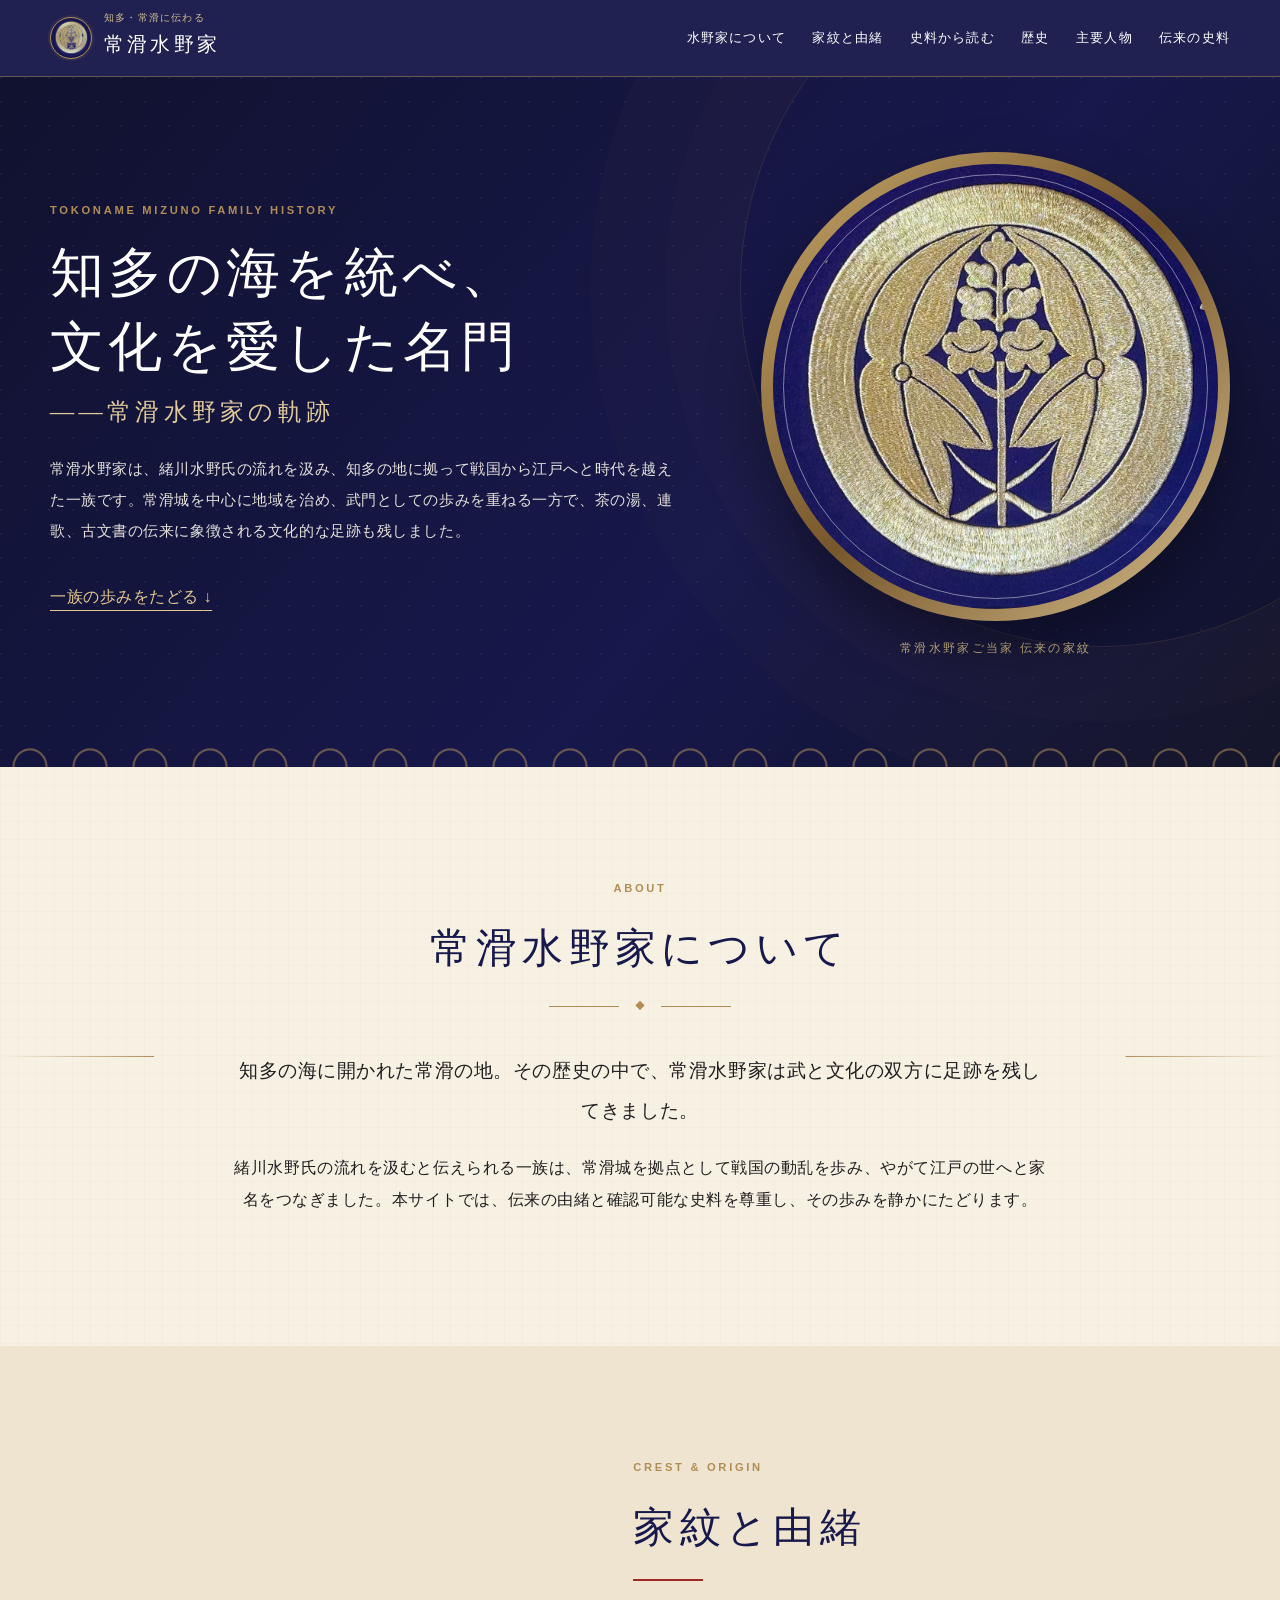
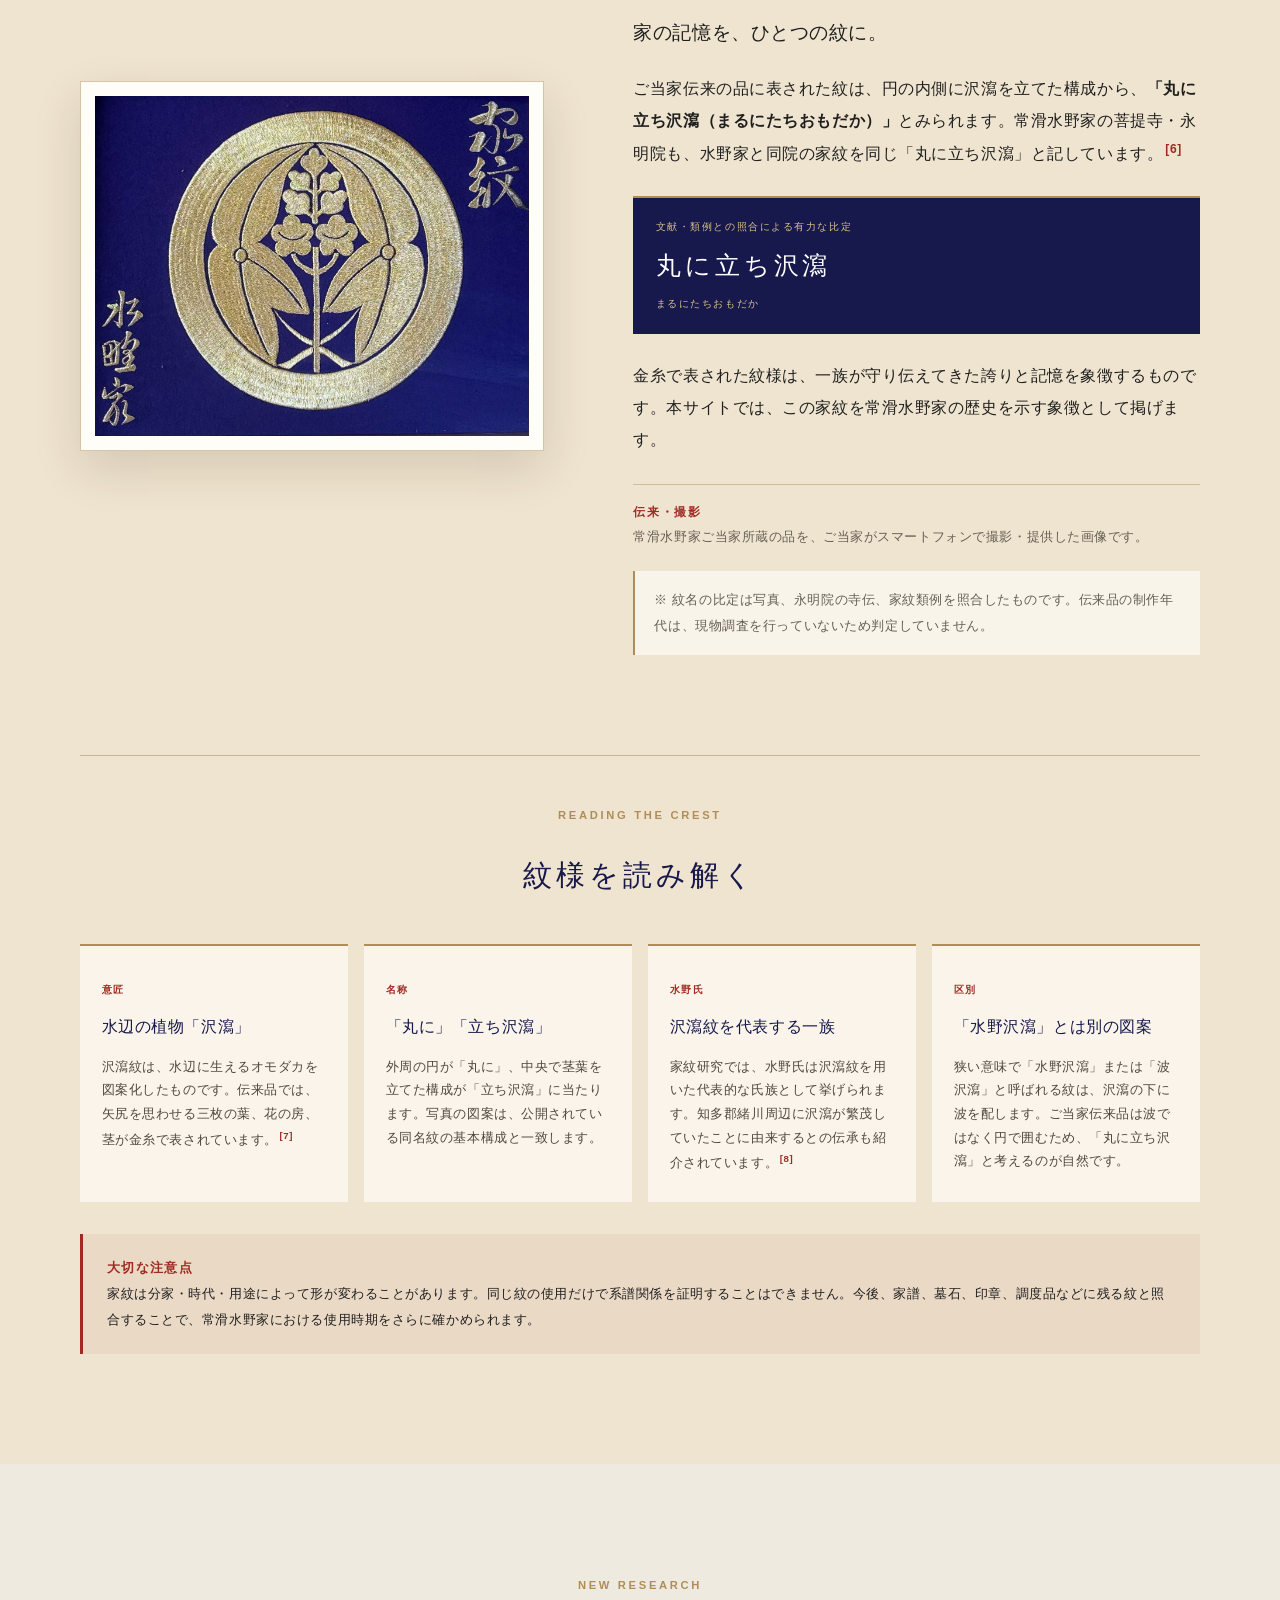
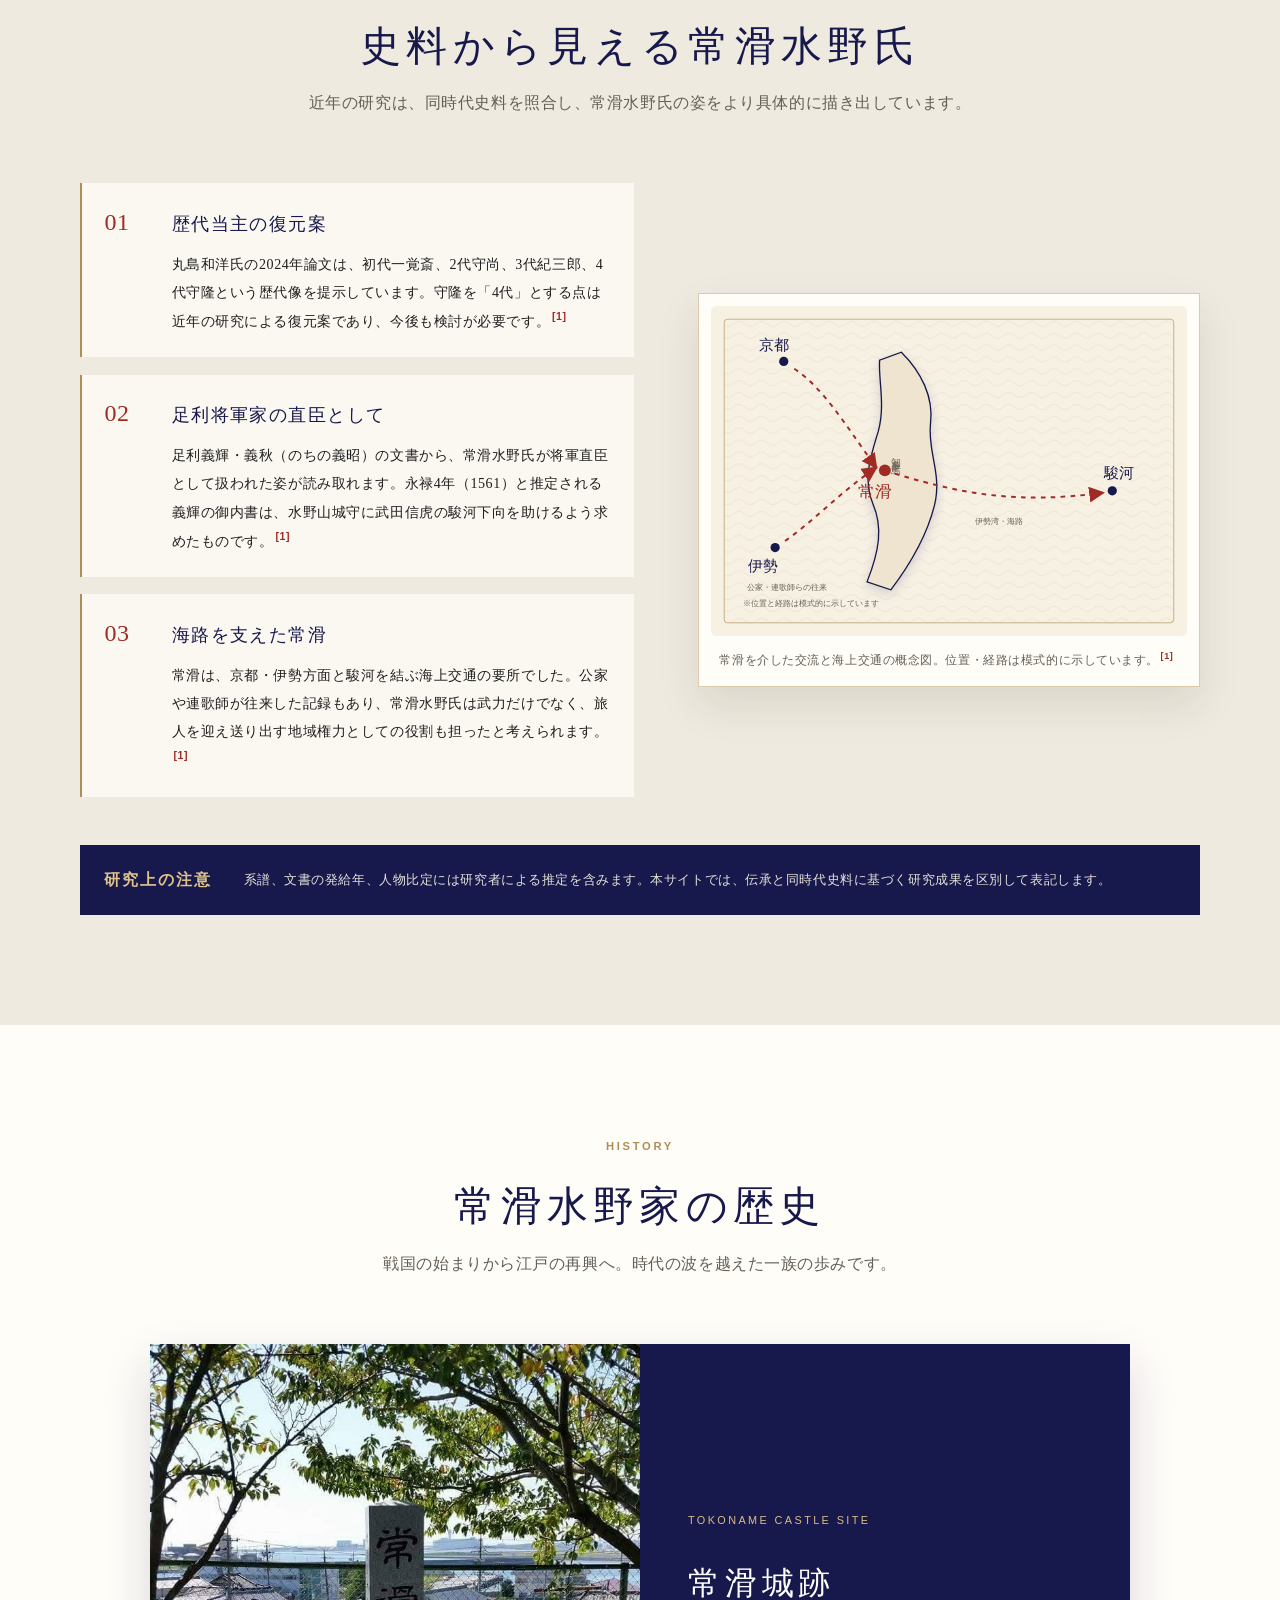
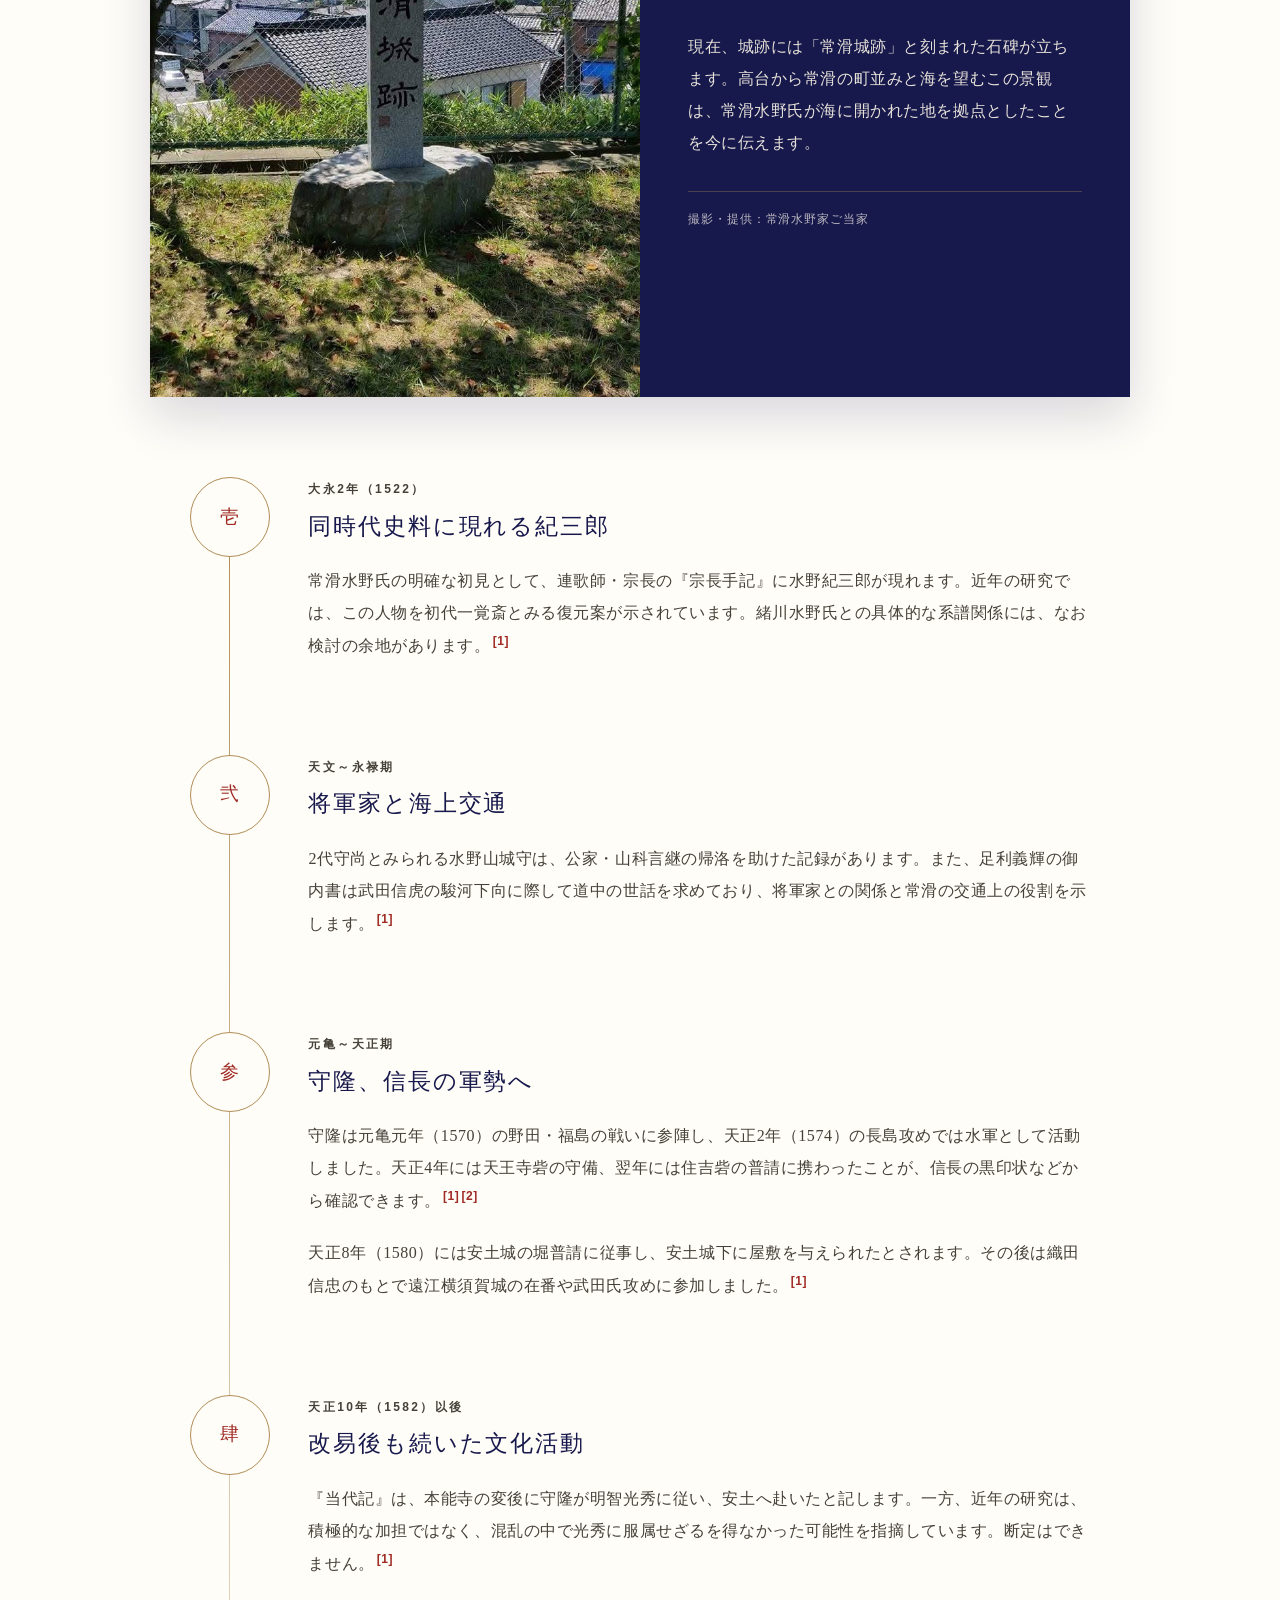
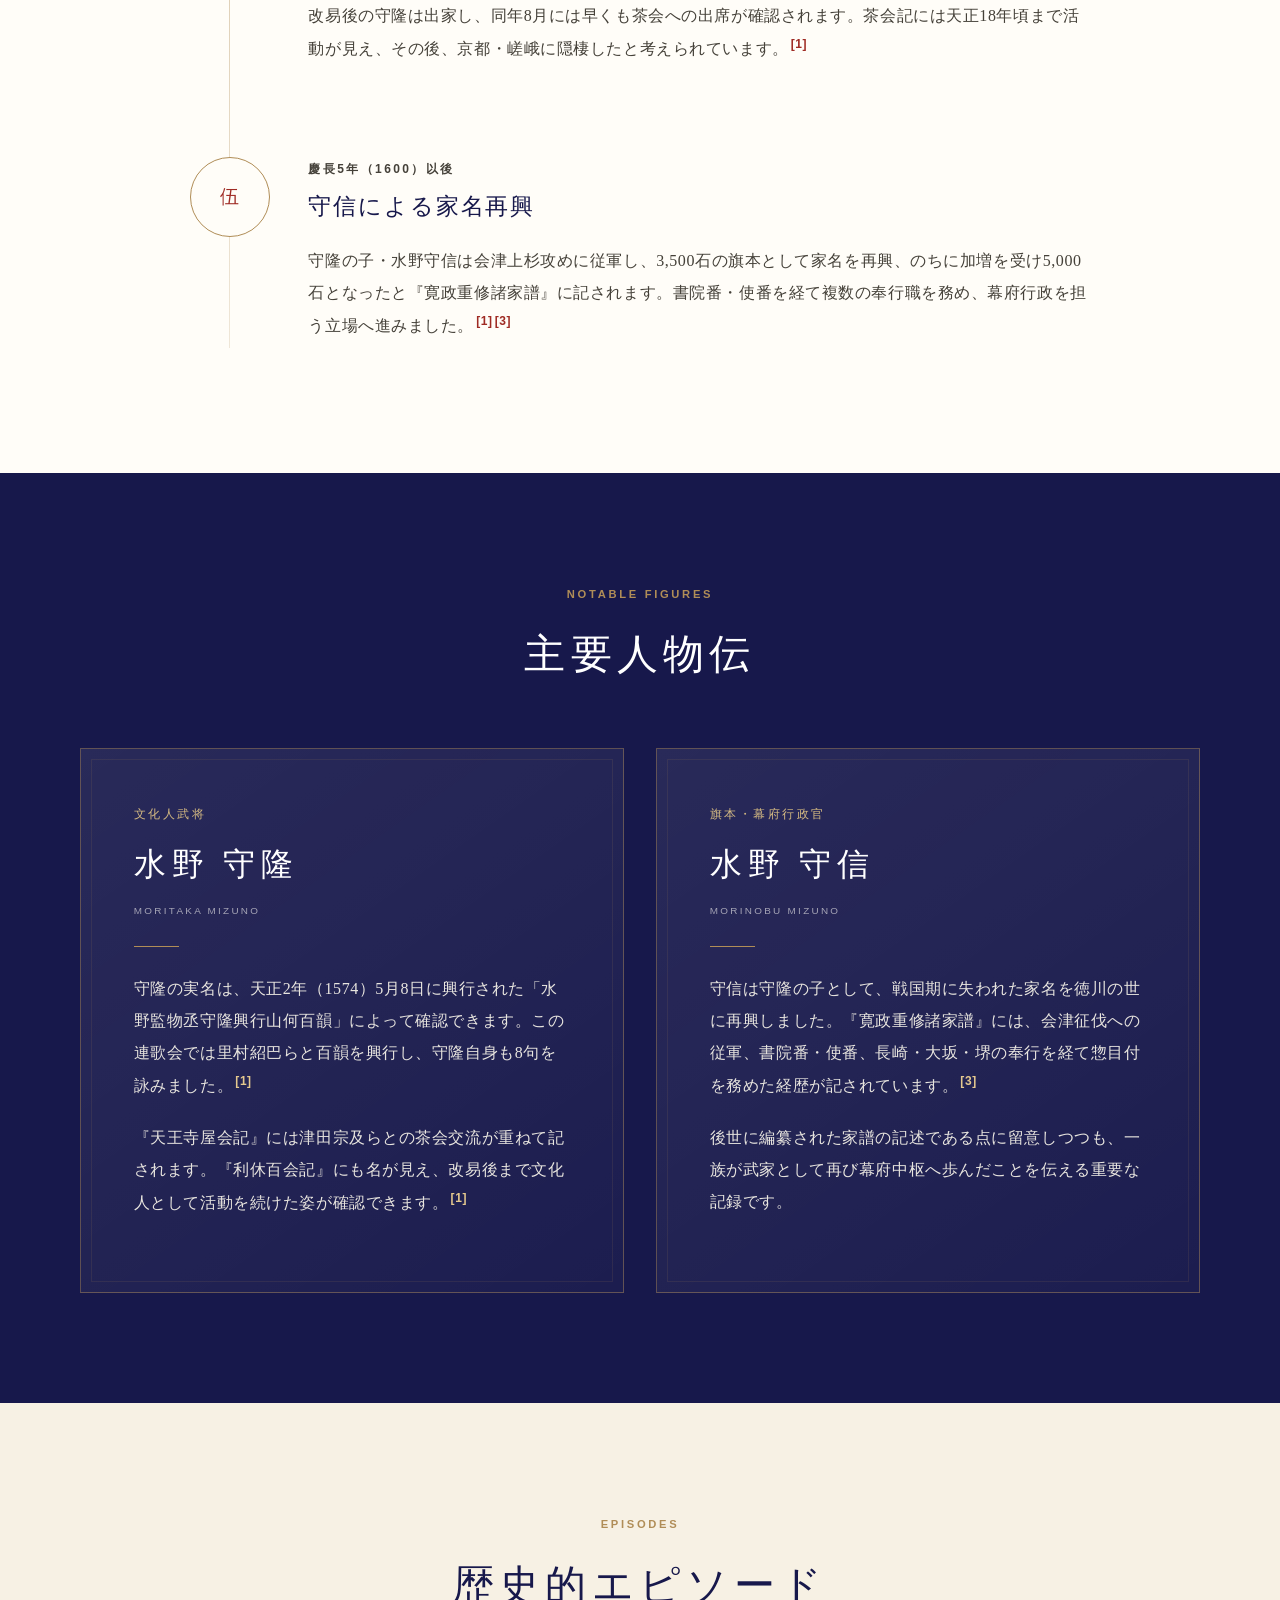
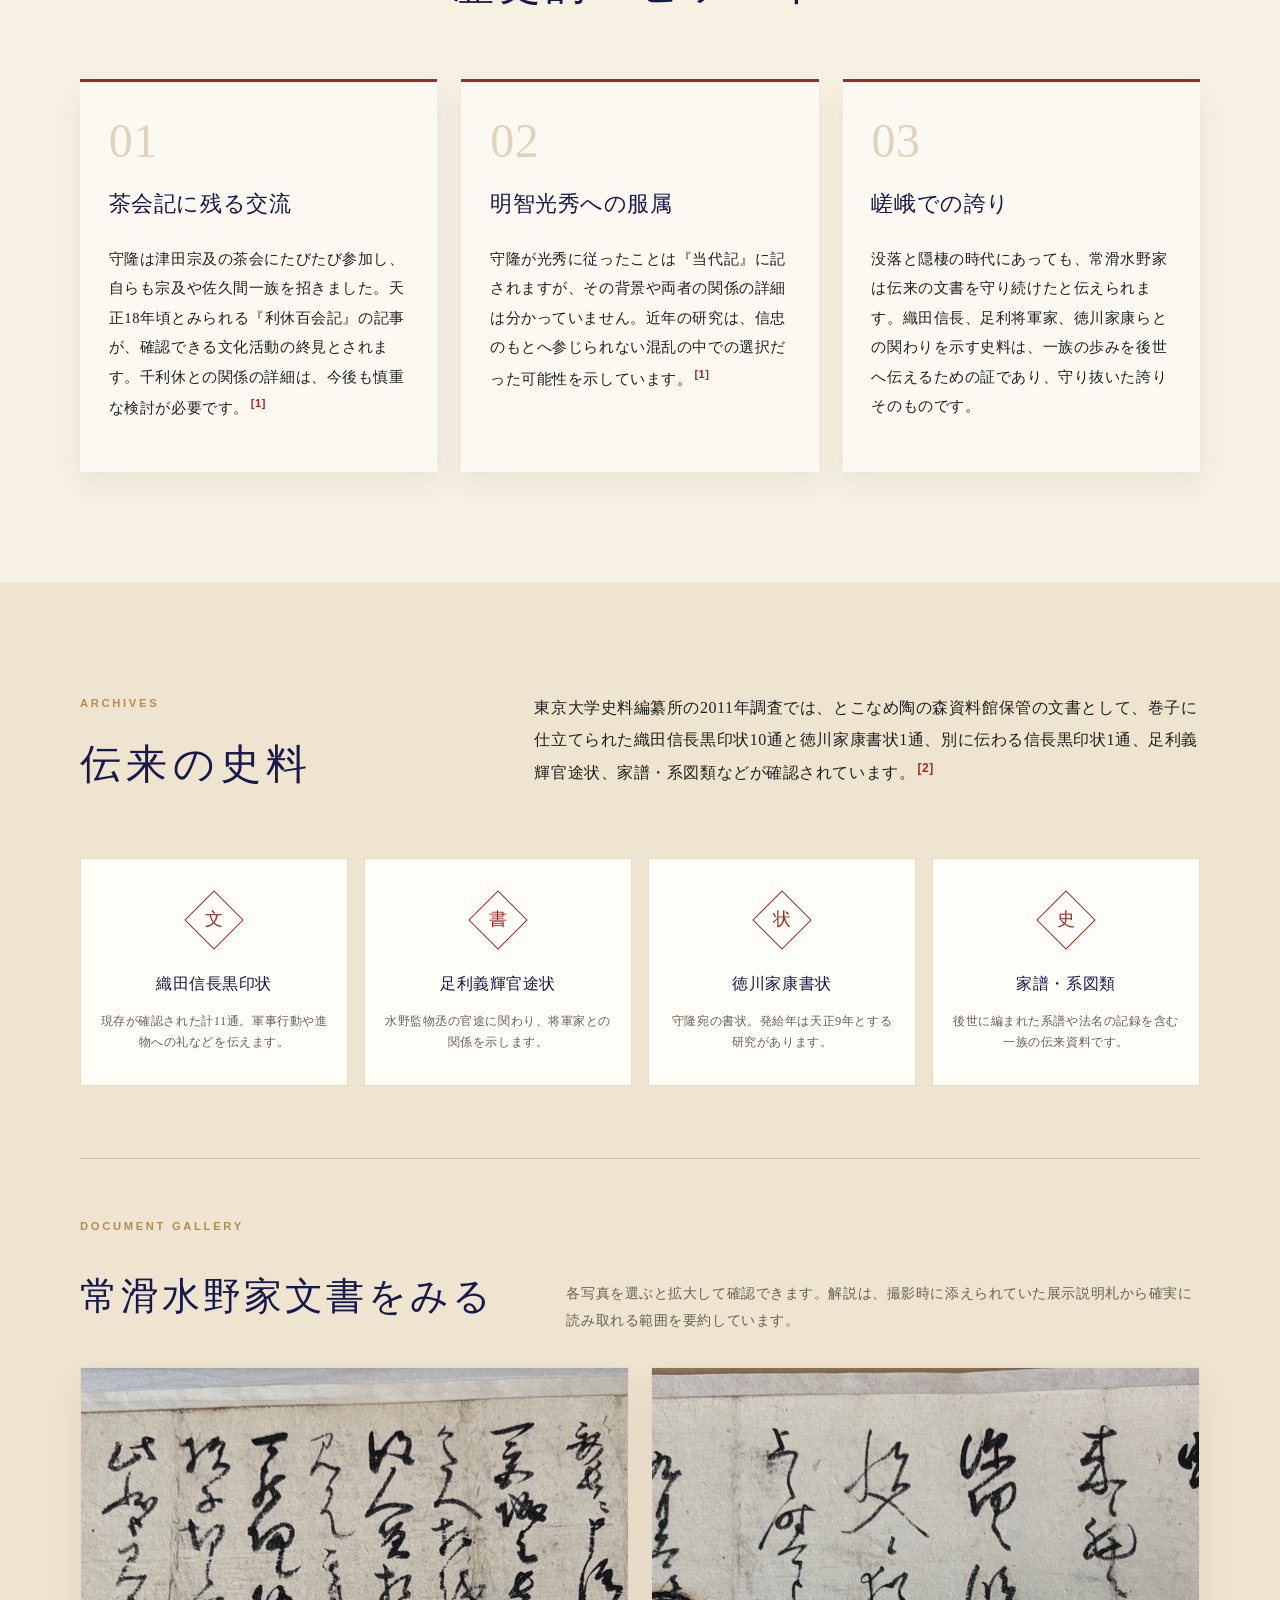
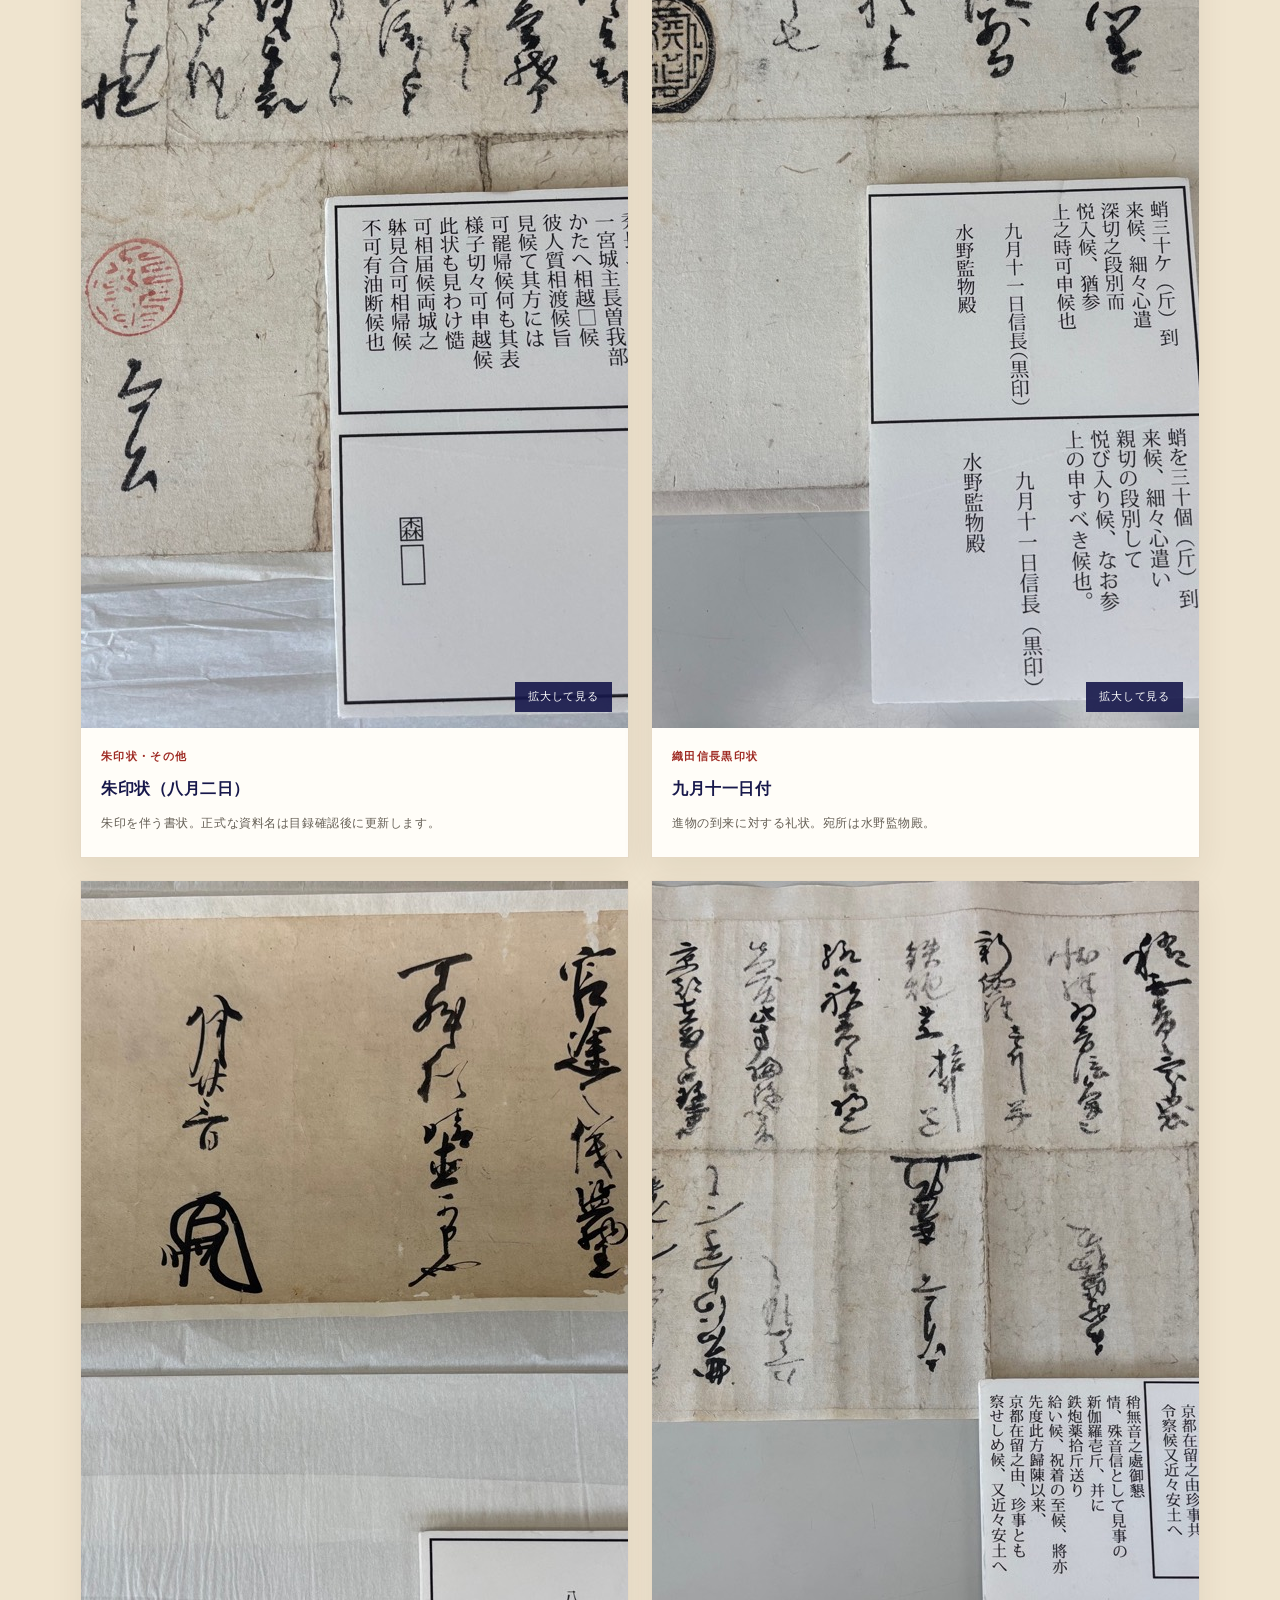
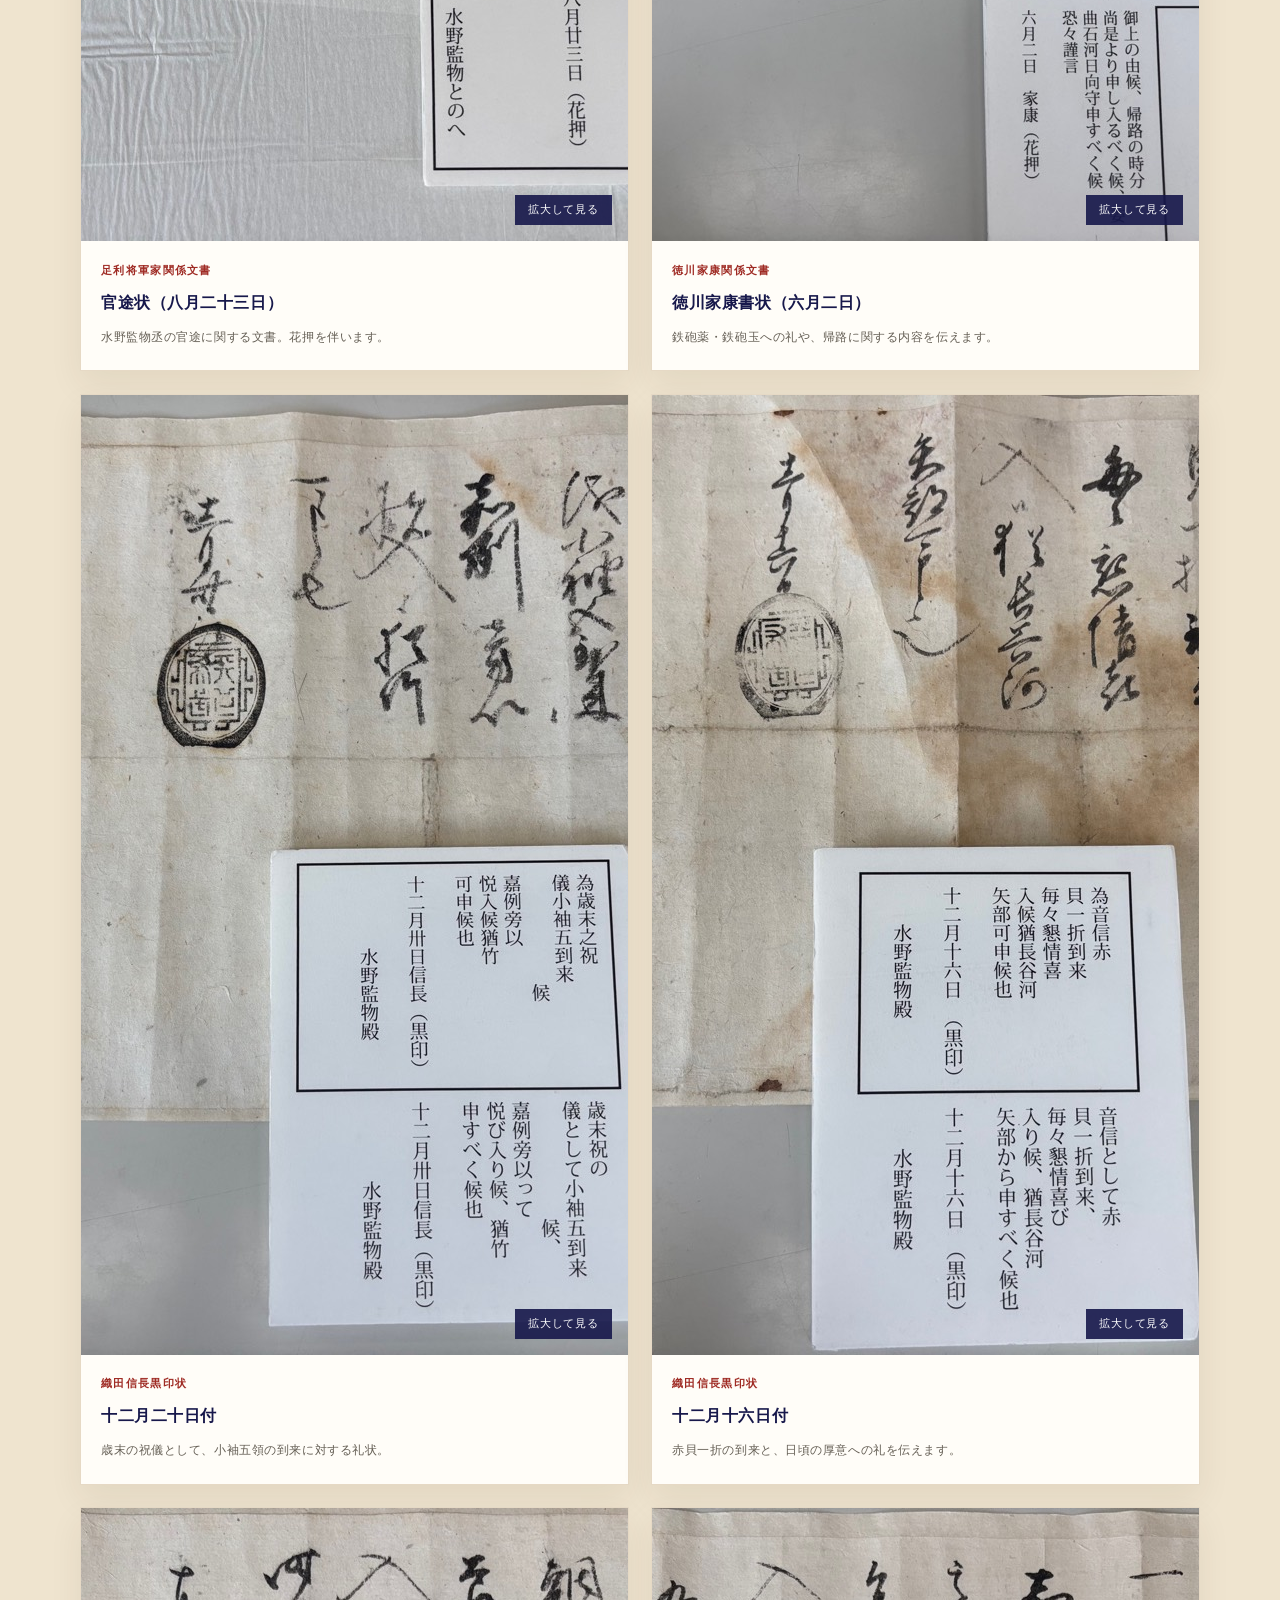
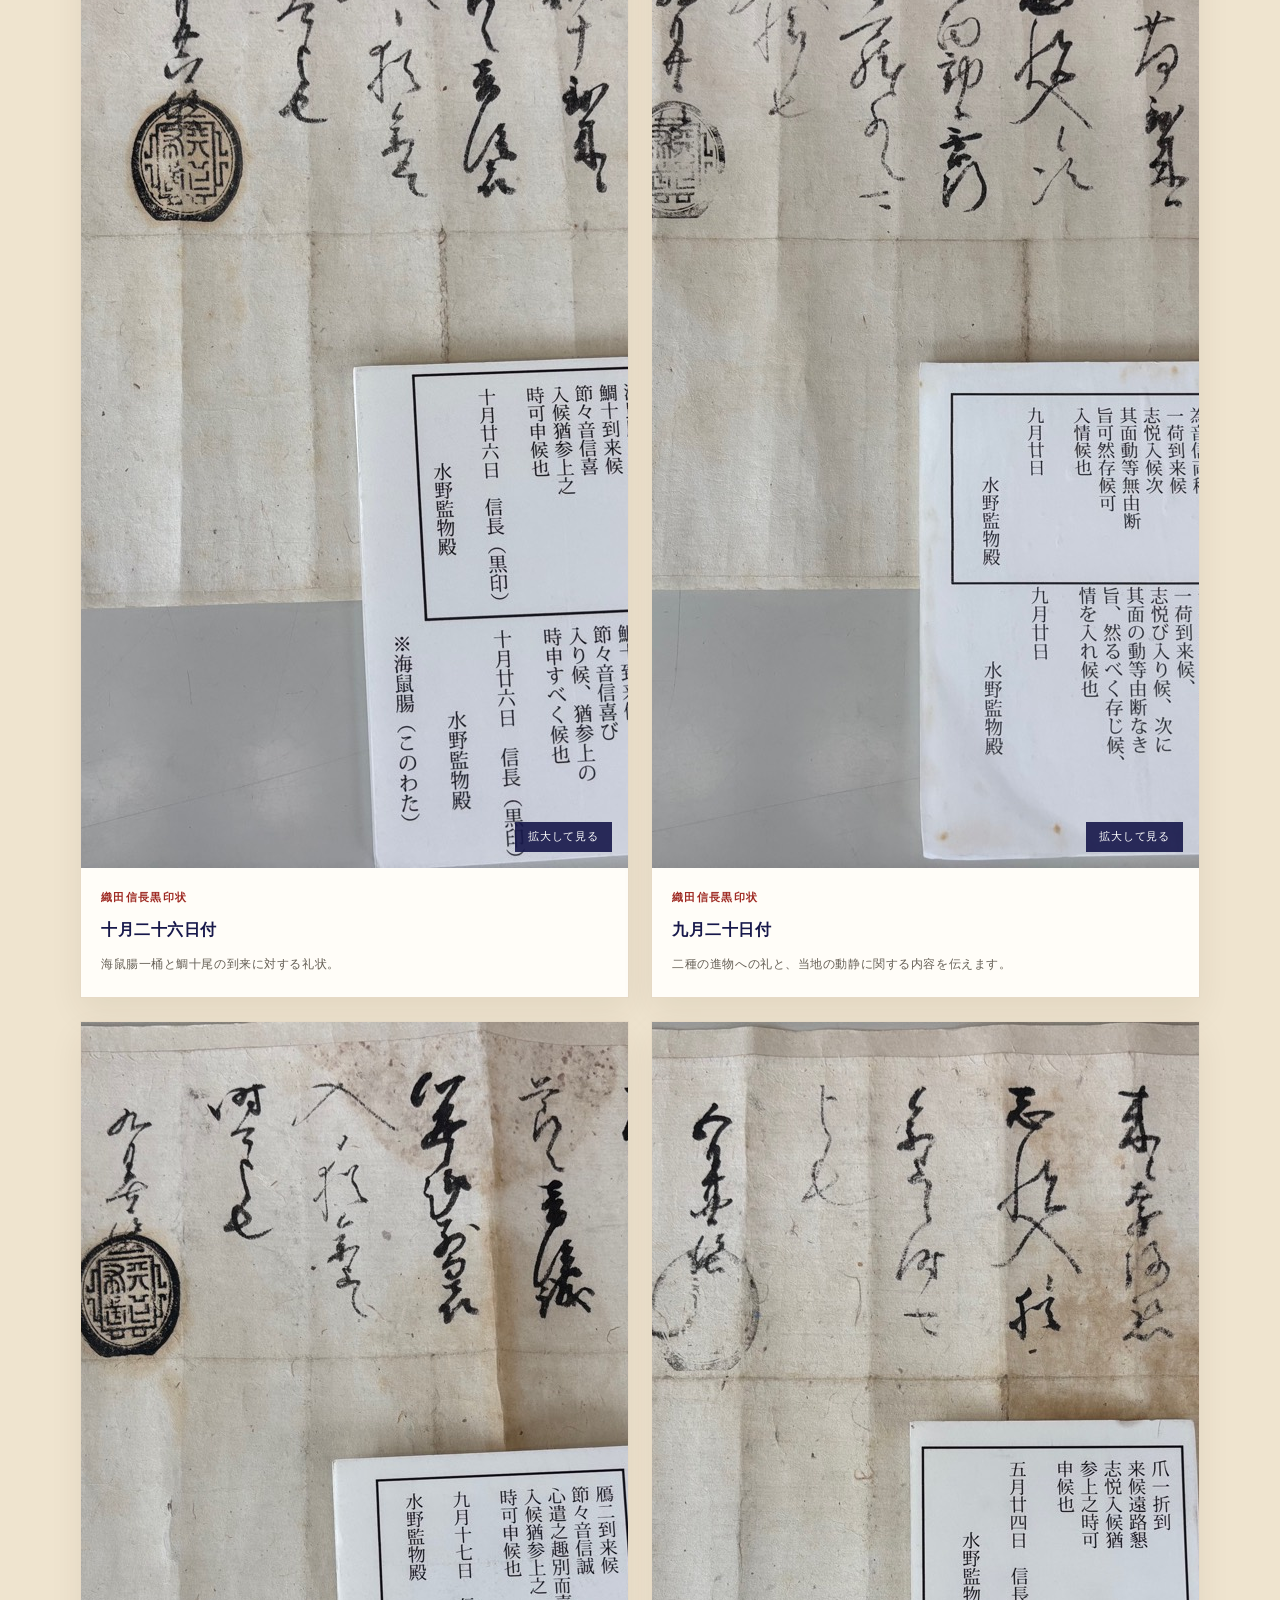
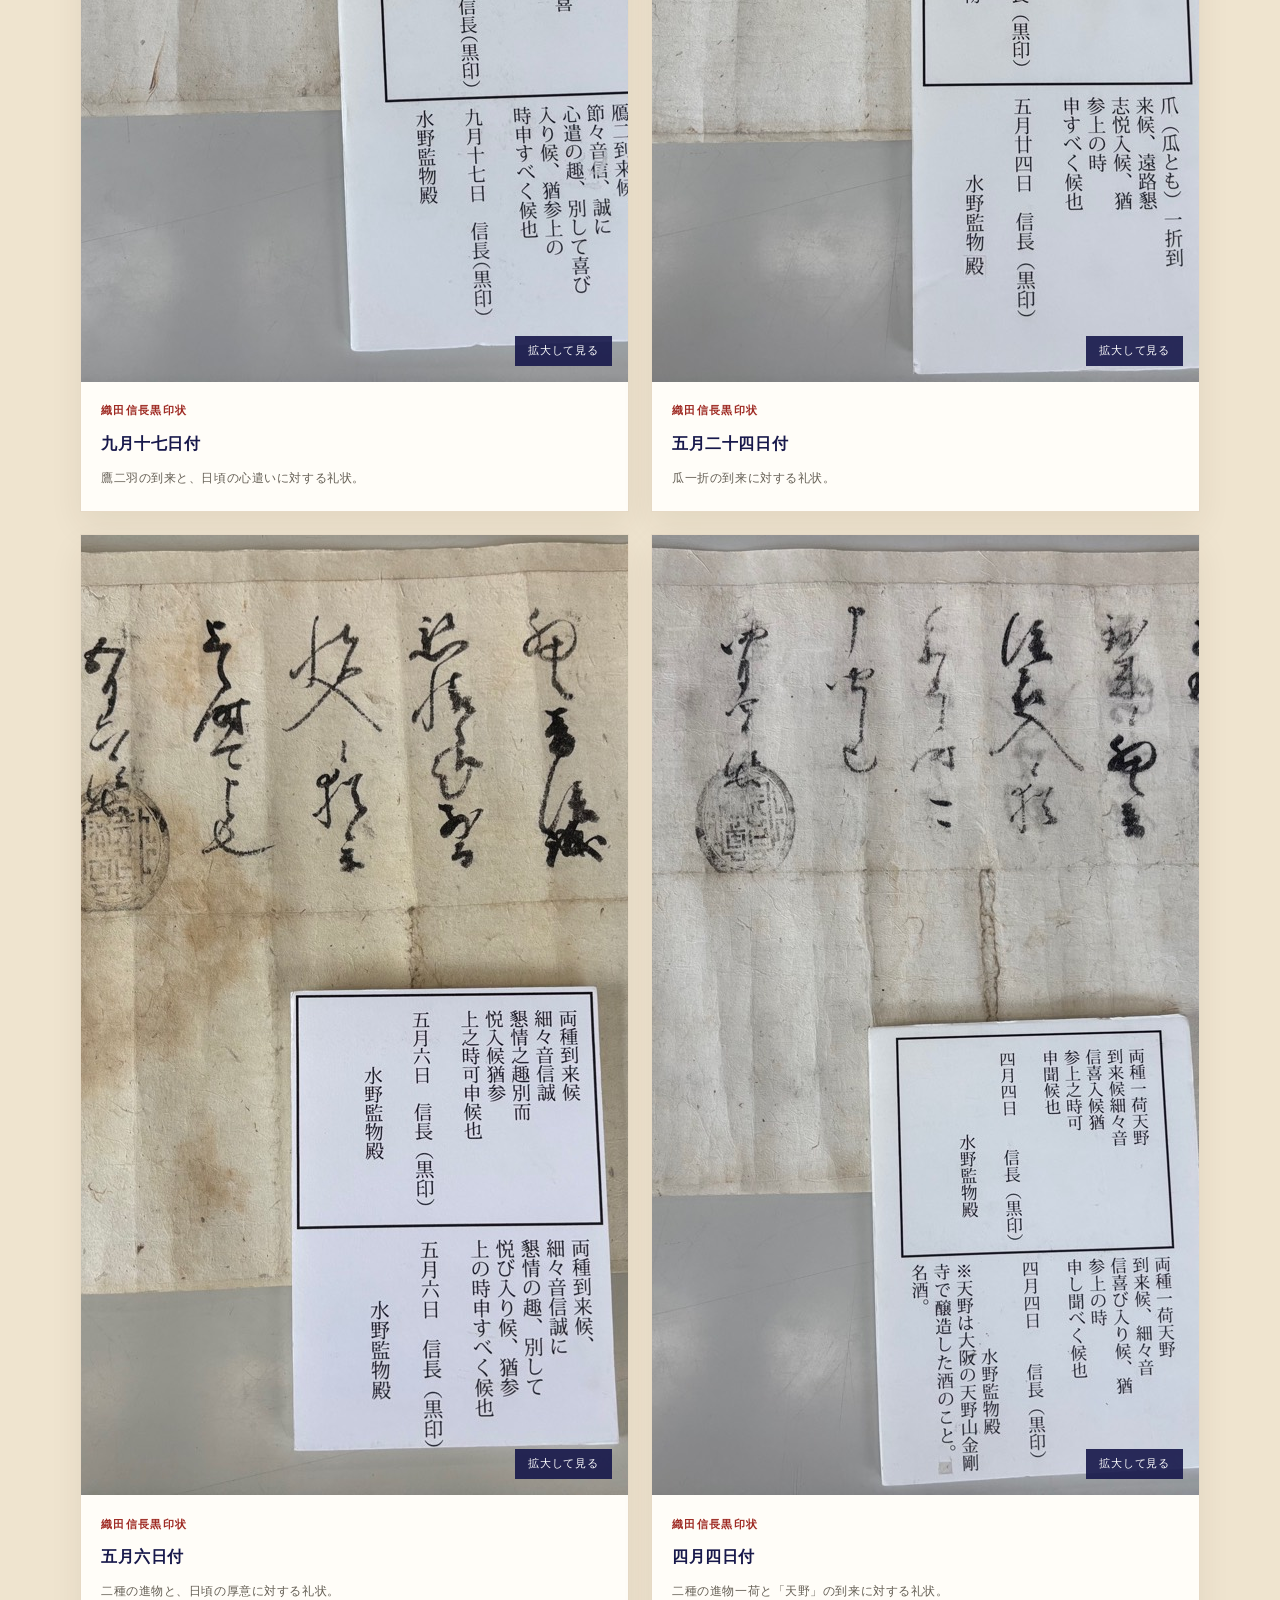
==== commit b8946e50: "常滑水野家文書ギャラリーを追加" ====
--- a/index.html
+++ b/index.html
@@ -175,6 +175,71 @@
           <article class="document-card fade-in"><span aria-hidden="true">状</span><h3>徳川家康書状</h3><p>守隆宛の書状。発給年は天正9年とする研究があります。</p></article>
           <article class="document-card fade-in"><span aria-hidden="true">史</span><h3>家譜・系図類</h3><p>後世に編まれた系譜や法名の記録を含む一族の伝来資料です。</p></article>
         </div>
+        <section class="archive-gallery" aria-labelledby="archive-gallery-title">
+          <div class="archive-gallery-heading">
+            <div><p class="section-kicker">DOCUMENT GALLERY</p><h3 id="archive-gallery-title">常滑水野家文書をみる</h3></div>
+            <p>各写真を選ぶと拡大して確認できます。解説は、撮影時に添えられていた展示説明札から確実に読み取れる範囲を要約しています。</p>
+          </div>
+          <div class="archive-gallery-grid">
+            <figure class="archive-gallery-item">
+              <button class="archive-gallery-button" type="button" data-title="朱印状（八月二日）" data-description="朱印を伴う八月二日付の書状。差出人などの詳細は、資料館の正式目録との照合後に追記します。" aria-label="朱印状（八月二日）を拡大表示"><img src="images/archive-01-shuinjo.jpg" alt="朱印と展示説明札が添えられた八月二日付の書状" width="1280" height="960" loading="lazy" decoding="async"><span>拡大して見る</span></button>
+              <figcaption><span>朱印状・その他</span><strong>朱印状（八月二日）</strong><p>朱印を伴う書状。正式な資料名は目録確認後に更新します。</p></figcaption>
+            </figure>
+            <figure class="archive-gallery-item">
+              <button class="archive-gallery-button" type="button" data-title="織田信長黒印状（九月十一日）" data-description="水野監物殿宛。展示説明札には、進物の到来を喜び、親切への謝意を伝える内容が示されています。" aria-label="織田信長黒印状（九月十一日）を拡大表示"><img src="images/archive-02-nobunaga-0911.jpg" alt="信長の黒印と展示説明札が添えられた九月十一日付の書状" width="1280" height="960" loading="lazy" decoding="async"><span>拡大して見る</span></button>
+              <figcaption><span>織田信長黒印状</span><strong>九月十一日付</strong><p>進物の到来に対する礼状。宛所は水野監物殿。</p></figcaption>
+            </figure>
+            <figure class="archive-gallery-item">
+              <button class="archive-gallery-button" type="button" data-title="官途状（八月二十三日）" data-description="水野監物丞の官途に関する文書。花押を伴い、展示説明札には八月二十三日付と記されています。" aria-label="官途状（八月二十三日）を拡大表示"><img src="images/archive-03-kantojo-0823.jpg" alt="花押と展示説明札が添えられた水野監物丞の官途に関する書状" width="1280" height="960" loading="lazy" decoding="async"><span>拡大して見る</span></button>
+              <figcaption><span>足利将軍家関係文書</span><strong>官途状（八月二十三日）</strong><p>水野監物丞の官途に関する文書。花押を伴います。</p></figcaption>
+            </figure>
+            <figure class="archive-gallery-item">
+              <button class="archive-gallery-button" type="button" data-title="徳川家康書状（六月二日）" data-description="展示写真には六月二日付の家康花押文書が写ります。鉄砲薬・鉄砲玉への礼や、帰路に関する内容が説明札に示されています。" aria-label="徳川家康書状（六月二日）を拡大表示"><img src="images/archive-04-ieyasu-0602.jpg" alt="徳川家康の花押文書と展示説明札" width="1280" height="960" loading="lazy" decoding="async"><span>拡大して見る</span></button>
+              <figcaption><span>徳川家康関係文書</span><strong>徳川家康書状（六月二日）</strong><p>鉄砲薬・鉄砲玉への礼や、帰路に関する内容を伝えます。</p></figcaption>
+            </figure>
+            <figure class="archive-gallery-item">
+              <button class="archive-gallery-button" type="button" data-title="織田信長黒印状（十二月二十日）" data-description="水野監物殿宛。歳末の祝儀として小袖五領が届いたことへの礼を伝える書状です。" aria-label="織田信長黒印状（十二月二十日）を拡大表示"><img src="images/archive-05-nobunaga-1220.jpg" alt="信長の黒印と展示説明札が添えられた十二月二十日付の書状" width="1280" height="960" loading="lazy" decoding="async"><span>拡大して見る</span></button>
+              <figcaption><span>織田信長黒印状</span><strong>十二月二十日付</strong><p>歳末の祝儀として、小袖五領の到来に対する礼状。</p></figcaption>
+            </figure>
+            <figure class="archive-gallery-item">
+              <button class="archive-gallery-button" type="button" data-title="織田信長黒印状（十二月十六日）" data-description="水野監物殿宛。赤貝一折の到来と、日頃の厚意への喜びを伝える書状です。" aria-label="織田信長黒印状（十二月十六日）を拡大表示"><img src="images/archive-06-nobunaga-1216.jpg" alt="信長の黒印と展示説明札が添えられた十二月十六日付の書状" width="1280" height="960" loading="lazy" decoding="async"><span>拡大して見る</span></button>
+              <figcaption><span>織田信長黒印状</span><strong>十二月十六日付</strong><p>赤貝一折の到来と、日頃の厚意への礼を伝えます。</p></figcaption>
+            </figure>
+            <figure class="archive-gallery-item">
+              <button class="archive-gallery-button" type="button" data-title="織田信長黒印状（十月二十六日）" data-description="水野監物殿宛。海鼠腸一桶と鯛十尾の到来を喜び、参上の時期について伝える書状です。" aria-label="織田信長黒印状（十月二十六日）を拡大表示"><img src="images/archive-07-nobunaga-1026.jpg" alt="信長の黒印と展示説明札が添えられた十月二十六日付の書状" width="1280" height="960" loading="lazy" decoding="async"><span>拡大して見る</span></button>
+              <figcaption><span>織田信長黒印状</span><strong>十月二十六日付</strong><p>海鼠腸一桶と鯛十尾の到来に対する礼状。</p></figcaption>
+            </figure>
+            <figure class="archive-gallery-item">
+              <button class="archive-gallery-button" type="button" data-title="織田信長黒印状（九月二十日）" data-description="水野監物殿宛。二種の進物一荷の到来を喜び、当地の動静を油断なく見届けるよう伝える書状です。" aria-label="織田信長黒印状（九月二十日）を拡大表示"><img src="images/archive-08-nobunaga-0920.jpg" alt="信長の黒印と展示説明札が添えられた九月二十日付の書状" width="1280" height="960" loading="lazy" decoding="async"><span>拡大して見る</span></button>
+              <figcaption><span>織田信長黒印状</span><strong>九月二十日付</strong><p>二種の進物への礼と、当地の動静に関する内容を伝えます。</p></figcaption>
+            </figure>
+            <figure class="archive-gallery-item">
+              <button class="archive-gallery-button" type="button" data-title="織田信長黒印状（九月十七日）" data-description="水野監物殿宛。鷹二羽の到来を喜び、日頃の誠意と心遣いへの謝意を伝える書状です。" aria-label="織田信長黒印状（九月十七日）を拡大表示"><img src="images/archive-09-nobunaga-0917.jpg" alt="信長の黒印と展示説明札が添えられた九月十七日付の書状" width="1280" height="960" loading="lazy" decoding="async"><span>拡大して見る</span></button>
+              <figcaption><span>織田信長黒印状</span><strong>九月十七日付</strong><p>鷹二羽の到来と、日頃の心遣いに対する礼状。</p></figcaption>
+            </figure>
+            <figure class="archive-gallery-item">
+              <button class="archive-gallery-button" type="button" data-title="織田信長黒印状（五月二十四日）" data-description="水野監物殿宛。瓜一折の到来を喜び、参上の時期について伝える書状です。" aria-label="織田信長黒印状（五月二十四日）を拡大表示"><img src="images/archive-10-nobunaga-0524.jpg" alt="信長の黒印と展示説明札が添えられた五月二十四日付の書状" width="1280" height="960" loading="lazy" decoding="async"><span>拡大して見る</span></button>
+              <figcaption><span>織田信長黒印状</span><strong>五月二十四日付</strong><p>瓜一折の到来に対する礼状。</p></figcaption>
+            </figure>
+            <figure class="archive-gallery-item">
+              <button class="archive-gallery-button" type="button" data-title="織田信長黒印状（五月六日）" data-description="水野監物殿宛。二種の進物の到来と日頃の細やかな音信・厚意を喜び、参上の時に伝える旨を記した書状です。" aria-label="織田信長黒印状（五月六日）を拡大表示"><img src="images/archive-11-nobunaga-0506.jpg" alt="信長の黒印と展示説明札が添えられた五月六日付の書状" width="1280" height="960" loading="lazy" decoding="async"><span>拡大して見る</span></button>
+              <figcaption><span>織田信長黒印状</span><strong>五月六日付</strong><p>二種の進物と、日頃の厚意に対する礼状。</p></figcaption>
+            </figure>
+            <figure class="archive-gallery-item">
+              <button class="archive-gallery-button" type="button" data-title="織田信長黒印状（四月四日）" data-description="水野監物殿宛。二種の進物一荷と「天野」の到来を喜び、参上の時に伝える旨を記した書状です。展示説明札は「天野」を天野山金剛寺で醸造された酒と注記しています。" aria-label="織田信長黒印状（四月四日）を拡大表示"><img src="images/archive-12-nobunaga-0404.jpg" alt="信長の黒印と展示説明札が添えられた四月四日付の書状" width="1280" height="960" loading="lazy" decoding="async"><span>拡大して見る</span></button>
+              <figcaption><span>織田信長黒印状</span><strong>四月四日付</strong><p>二種の進物一荷と「天野」の到来に対する礼状。</p></figcaption>
+            </figure>
+            <figure class="archive-gallery-item">
+              <button class="archive-gallery-button" type="button" data-title="織田信長黒印状（三月八日）" data-description="水野監物殿宛。当地での在陣についての連絡と二種の進物を喜び、住吉普請の労をねぎらう書状です。" aria-label="織田信長黒印状（三月八日）を拡大表示"><img src="images/archive-13-nobunaga-0308.jpg" alt="信長の黒印と展示説明札が添えられた三月八日付の書状" width="1280" height="960" loading="lazy" decoding="async"><span>拡大して見る</span></button>
+              <figcaption><span>織田信長黒印状</span><strong>三月八日付</strong><p>在陣の連絡、二種の進物、住吉普請に関する書状。</p></figcaption>
+            </figure>
+            <figure class="archive-gallery-item">
+              <button class="archive-gallery-button" type="button" data-title="織田信長黒印状（正月十六日）" data-description="水野監物殿宛。鯨一折の到来と細やかな厚意を喜び、参上の時に伝える旨を記した書状です。" aria-label="織田信長黒印状（正月十六日）を拡大表示"><img src="images/archive-14-nobunaga-0116.jpg" alt="信長の黒印と展示説明札が添えられた正月十六日付の書状" width="1280" height="960" loading="lazy" decoding="async"><span>拡大して見る</span></button>
+              <figcaption><span>織田信長黒印状</span><strong>正月十六日付</strong><p>鯨一折の到来と、日頃の厚意に対する礼状。</p></figcaption>
+            </figure>
+          </div>
+          <div class="archive-credit"><p><strong>所蔵</strong> 常滑水野家文書　とこなめ陶の森資料館所蔵</p><p>本ページの古文書画像は、とこなめ陶の森資料館の許可を得て掲載しています。史料画像の無断転載・二次利用を禁じます。</p></div>
+        </section>
         <p class="archive-statement fade-in">史料は、一族の記憶を支える根です。本サイトでは、これらの伝来文書を尊重し、確認できる事実に基づきながら、常滑水野家の歴史を静かに、誠実に伝えてまいります。</p>
         <figure class="archive-image fade-in">
           <a href="https://dl.ndl.go.jp/pid/1082719/1/458" target="_blank" rel="noopener"><img src="images/kansei-mizuno-morinobu.jpg" alt="寛政重脩諸家譜 第2輯 巻339 水野守信の記載を含むページ"></a>
@@ -208,5 +273,9 @@
     </div>
     <p class="copyright">© <span id="current-year">2026</span> 常滑水野家. All Rights Reserved.</p>
   </footer>
+  <dialog class="archive-dialog" id="archive-dialog" aria-labelledby="archive-dialog-title">
+    <button class="archive-dialog-close" type="button" aria-label="拡大表示を閉じる">×</button>
+    <div class="archive-dialog-content"><img id="archive-dialog-image" alt=""><div><h3 id="archive-dialog-title"></h3><p id="archive-dialog-description"></p><p class="archive-dialog-credit">常滑水野家文書　とこなめ陶の森資料館所蔵<br>画像は許可を得て掲載しています。無断転載・二次利用を禁じます。</p></div></div>
+  </dialog>
 </body>
 </html>
--- a/styles.css
+++ b/styles.css
@@ -12,8 +12,19 @@
 .episodes-section{background:var(--paper)}.episode-grid{display:grid;grid-template-columns:repeat(3,1fr);gap:1.5rem}.episode-card{position:relative;min-height:390px;padding:2.2rem 1.8rem 1.8rem;background:rgba(255,253,248,.7);border-top:3px solid var(--red);box-shadow:0 12px 28px rgba(54,42,25,.07)}.episode-number{color:rgba(176,141,87,.35);font-family:Georgia,serif;font-size:3rem;line-height:1}.episode-card h3{margin:.9rem 0 1.2rem;color:var(--navy);font-size:1.35rem;font-weight:500}.episode-card p{font-size:.92rem}
 .documents-section{background:var(--sand)}.documents-intro{display:grid;grid-template-columns:.7fr 1.3fr;gap:6rem;align-items:start;margin-bottom:3rem}.documents-intro h2{margin:0}.document-grid{display:grid;grid-template-columns:repeat(4,1fr);gap:1rem}.document-card{padding:2rem 1.2rem;text-align:center;background:var(--white);border:1px solid rgba(176,141,87,.3);transition:transform .25s,box-shadow .25s}.document-card:hover{transform:translateY(-5px);box-shadow:0 15px 30px rgba(50,38,18,.1)}.document-card>span{position:relative;display:grid;place-items:center;width:58px;height:58px;margin:0 auto 1.2rem;color:var(--red);font-size:1.15rem}.document-card>span::before{content:"";position:absolute;inset:8px;border:1px solid var(--red);transform:rotate(45deg)}.document-card h3{margin:0 0 .7rem;color:var(--navy);font-size:1rem;font-weight:500}.document-card p{margin:0;color:var(--muted);font-size:.78rem;line-height:1.7}.archive-statement{max-width:850px;margin:3rem auto 0!important;text-align:center}
 .archive-image{display:grid;grid-template-columns:1.3fr .7fr;gap:2rem;align-items:center;margin:4rem 0 0;padding:1.3rem;background:#161638;color:#e4e0d8}.archive-image a{display:block}.archive-image img{width:100%;max-height:480px;object-fit:cover;object-position:88% 12%;border:1px solid rgba(176,141,87,.65)}.archive-image figcaption{font-size:.82rem;line-height:1.9}.archive-image figcaption strong{display:block;margin-bottom:.3rem;color:#e0c58e;font-size:1.1rem;letter-spacing:.08em}.archive-image figcaption a{display:inline;color:#e0c58e;text-underline-offset:5px}
+.archive-gallery{margin-top:4.5rem;padding-top:3.5rem;border-top:1px solid rgba(176,141,87,.45)}
+.archive-gallery-heading{display:grid;grid-template-columns:.8fr 1.2fr;gap:4rem;align-items:end;margin-bottom:2rem}.archive-gallery-heading h3{margin:0;color:var(--navy);font-size:clamp(1.7rem,3vw,2.5rem);font-weight:500;letter-spacing:.08em}.archive-gallery-heading>p{margin:0;color:var(--muted);font-size:.86rem}
+.archive-gallery-grid{display:grid;grid-template-columns:repeat(2,minmax(0,1fr));gap:1.4rem}.archive-gallery-item{margin:0;background:var(--white);border:1px solid rgba(176,141,87,.32);box-shadow:0 14px 32px rgba(50,38,18,.07)}
+.archive-gallery-button{position:relative;display:block;width:100%;padding:0;overflow:hidden;background:#d8d2c6;border:0;cursor:zoom-in}.archive-gallery-button img{display:block;width:100%;aspect-ratio:4/3;object-fit:cover;transition:transform .4s ease}.archive-gallery-button>span{position:absolute;right:1rem;bottom:1rem;padding:.5rem .8rem;color:#fff;background:rgba(23,24,75,.9);font-family:var(--sans);font-size:.68rem;letter-spacing:.08em}.archive-gallery-button:hover img{transform:scale(1.02)}.archive-gallery-button:focus-visible{outline:3px solid var(--gold);outline-offset:3px}
+.archive-gallery-item figcaption{padding:1.15rem 1.25rem 1.35rem}.archive-gallery-item figcaption>span{display:block;margin-bottom:.35rem;color:var(--red);font-family:var(--sans);font-size:.68rem;font-weight:700;letter-spacing:.12em}.archive-gallery-item figcaption strong{display:block;color:var(--navy);font-size:1rem;font-weight:600}.archive-gallery-item figcaption p{margin:.5rem 0 0;color:var(--muted);font-size:.78rem;line-height:1.75}
+.archive-credit{margin-top:2rem;padding:1.25rem 1.5rem;color:#dfdbd3;background:var(--navy);border-left:3px solid var(--gold)}.archive-credit p{margin:.2rem 0;font-size:.76rem}.archive-credit strong{color:#e2c78e}
+.archive-dialog{width:min(1180px,calc(100% - 32px));max-height:calc(100vh - 32px);padding:0;color:#eee9df;background:#12132f;border:1px solid rgba(224,197,142,.55);box-shadow:0 28px 80px rgba(0,0,0,.45)}.archive-dialog::backdrop{background:rgba(7,8,25,.88);backdrop-filter:blur(4px)}.archive-dialog-content{display:grid;grid-template-columns:minmax(0,1.45fr) minmax(260px,.55fr);gap:1.8rem;align-items:center;padding:2.8rem 2rem 2rem}.archive-dialog-content img{display:block;width:100%;max-height:calc(100vh - 90px);object-fit:contain;background:#e8e3d9}.archive-dialog-content h3{margin:0 0 1rem;color:#e2c78e;font-size:1.45rem;font-weight:500}.archive-dialog-content p{font-size:.84rem;line-height:1.9}.archive-dialog-credit{padding-top:1rem;color:#aaa7a0;border-top:1px solid rgba(255,255,255,.16);font-size:.7rem!important}.archive-dialog-close{position:absolute;z-index:2;top:.7rem;right:.8rem;width:40px;height:40px;color:#fff;background:rgba(18,19,47,.92);border:1px solid rgba(255,255,255,.45);border-radius:50%;font-size:1.7rem;line-height:1;cursor:pointer}.archive-dialog-close:focus-visible{outline:3px solid var(--gold);outline-offset:2px}
 .source-section{background:var(--white)}.source-heading{text-align:center;max-width:760px;margin:0 auto 3rem}.reference-list{max-width:980px;margin:0 auto;padding:0;list-style:none}.reference-list li{display:grid;grid-template-columns:46px 1fr;gap:1.2rem;padding:1.5rem 0;border-top:1px solid rgba(176,141,87,.3)}.reference-list li:last-child{border-bottom:1px solid rgba(176,141,87,.3)}.reference-list li>span{display:grid;place-items:center;width:36px;height:36px;border-radius:50%;background:var(--navy);color:#fff;font-family:var(--sans);font-size:.78rem}.reference-list strong{color:var(--navy);font-weight:600}.reference-list p{margin:.35rem 0;color:var(--muted);font-size:.85rem}.reference-list a{color:var(--red);font-size:.8rem;text-underline-offset:4px}.editorial-box{max-width:980px;margin:3rem auto 0;padding:2rem 2.4rem;background:var(--paper);border-left:3px solid var(--red)}.editorial-box h3{margin:0 0 .8rem;color:var(--navy);font-weight:500}.editorial-box p{margin:.5rem 0;font-size:.88rem}
 .site-footer{padding:4rem 0 1.3rem;background:#10112e;color:#d5d2ca;border-top:3px solid var(--gold)}.footer-inner{width:min(1120px,calc(100% - 40px));margin:auto;display:flex;justify-content:space-between;align-items:center}.footer-title{margin:0;color:#fff;font-size:1.5rem;letter-spacing:.2em}.footer-inner p{margin:.2rem 0;color:#aaa8b1;font-size:.78rem}.footer-inner nav{display:flex;gap:1.5rem}.footer-inner a{color:#cbc8c1;font-size:.78rem;text-decoration:none}.copyright{margin:3rem 0 0;padding-top:1.2rem;border-top:1px solid rgba(255,255,255,.08);text-align:center;color:#777685;font-family:var(--sans);font-size:.65rem;letter-spacing:.12em}
 .fade-in{opacity:0;transform:translateY(28px);transition:opacity .8s ease,transform .8s ease}.fade-in.is-visible{opacity:1;transform:none}@media(prefers-reduced-motion:reduce){html{scroll-behavior:auto}.fade-in{opacity:1;transform:none;transition:none}}
 @media(max-width:900px){.menu-button{display:block}.site-nav{position:absolute;top:76px;left:0;right:0;display:none;flex-direction:column;gap:0;padding:1rem 20px 1.5rem;background:var(--navy);border-top:1px solid rgba(176,141,87,.3)}.site-nav.is-open{display:flex}.site-nav a{padding:.75rem 0;border-bottom:1px solid rgba(255,255,255,.08)}.hero-inner{grid-template-columns:1fr;gap:3rem;padding:70px 0}.crest-stage{width:min(470px,88%);margin:auto}.split-layout,.research-layout{grid-template-columns:1fr;gap:3rem}.crest-detail{max-width:600px;margin:auto}.crest-facts{grid-template-columns:1fr 1fr}.route-figure{max-width:650px;margin:auto}.castle-site-feature{grid-template-columns:1fr;max-width:650px}.castle-site-photo{min-height:0;max-height:620px}.episode-grid{grid-template-columns:1fr}.episode-card{min-height:0}.documents-intro{grid-template-columns:1fr;gap:1.5rem}.document-grid{grid-template-columns:1fr 1fr}.archive-image{grid-template-columns:1fr}.archive-image img{max-height:560px}.hero{min-height:0}}
 @media(max-width:650px){body{line-height:1.9}.header-inner{width:calc(100% - 28px);height:68px}.site-nav{top:68px}.brand{font-size:1rem}.brand-mark{width:34px;height:34px}.section{padding:75px 0}.section-inner,.hero-inner,.footer-inner{width:calc(100% - 32px)}.hero-inner{padding:55px 0}.hero h1{font-size:2rem}.hero h1 span{font-size:.5em}.hero-copy>p:not(.eyebrow){font-size:.9rem}.crest-stage{width:100%}.crest-facts{grid-template-columns:1fr}.crest-research{margin-top:3.5rem}.research-point{grid-template-columns:36px 1fr;padding:1.1rem .9rem}.research-note{display:block}.research-note strong{display:block;margin-bottom:.4rem}.castle-site-feature{margin-bottom:3.5rem}.castle-site-feature figcaption{padding:2rem 1.4rem}.castle-site-feature h3{font-size:1.55rem}.timeline::before{left:25px}.timeline-item{grid-template-columns:52px 1fr;gap:1.3rem;padding-bottom:3rem}.timeline-index{width:52px;height:52px;font-size:.9rem}.timeline h3{font-size:1.2rem}.people-grid,.document-grid{grid-template-columns:1fr}.person-card{padding:2.4rem 1.5rem}.documents-intro{margin-bottom:2rem}.archive-image{padding:.8rem}.archive-image img{height:360px}.reference-list li{grid-template-columns:36px 1fr;gap:.8rem}.reference-list li>span{width:30px;height:30px}.editorial-box{padding:1.4rem}.footer-inner{display:block;text-align:center}.footer-inner nav{margin-top:1.8rem;justify-content:center;flex-wrap:wrap;gap:.8rem 1.2rem}}
+@media(max-width:900px){.archive-gallery-heading{grid-template-columns:1fr;gap:1rem}.archive-dialog-content{grid-template-columns:1fr;padding:3.4rem 1rem 1.2rem}.archive-dialog-content img{max-height:62vh}.archive-dialog-content h3{font-size:1.2rem}}
+@media(max-width:650px){.archive-gallery{margin-top:3rem;padding-top:2.5rem}.archive-gallery-grid{grid-template-columns:1fr;gap:1rem}.archive-gallery-item figcaption{padding:1rem}.archive-gallery-button>span{right:.7rem;bottom:.7rem}.archive-credit{padding:1rem}.archive-dialog{width:calc(100% - 16px);max-height:calc(100vh - 16px)}.archive-dialog-content{gap:1rem}.archive-dialog-content img{max-height:55vh}.archive-dialog-content p{font-size:.76rem}}
+.archive-dialog-content h3{text-wrap:balance}
+@media(min-width:901px){.archive-dialog-content{grid-template-columns:minmax(0,1.25fr) minmax(340px,.75fr)}}
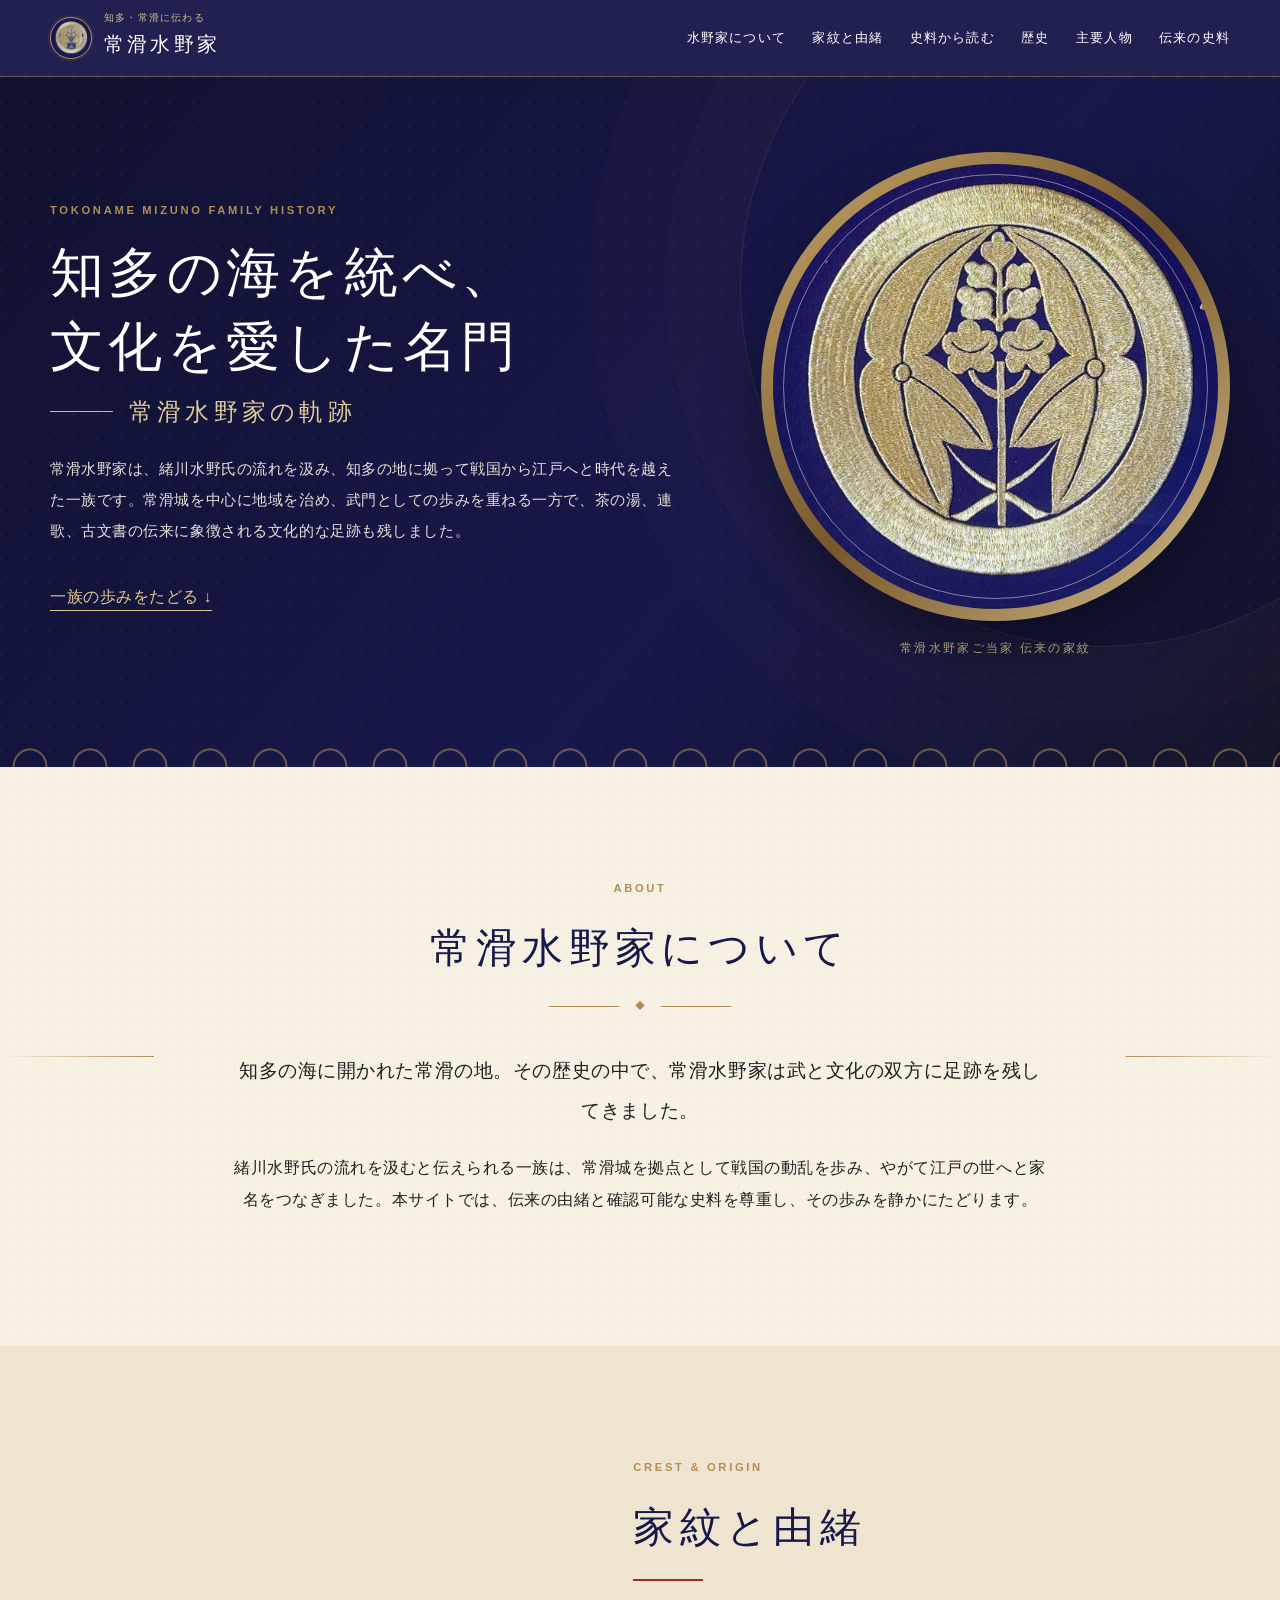
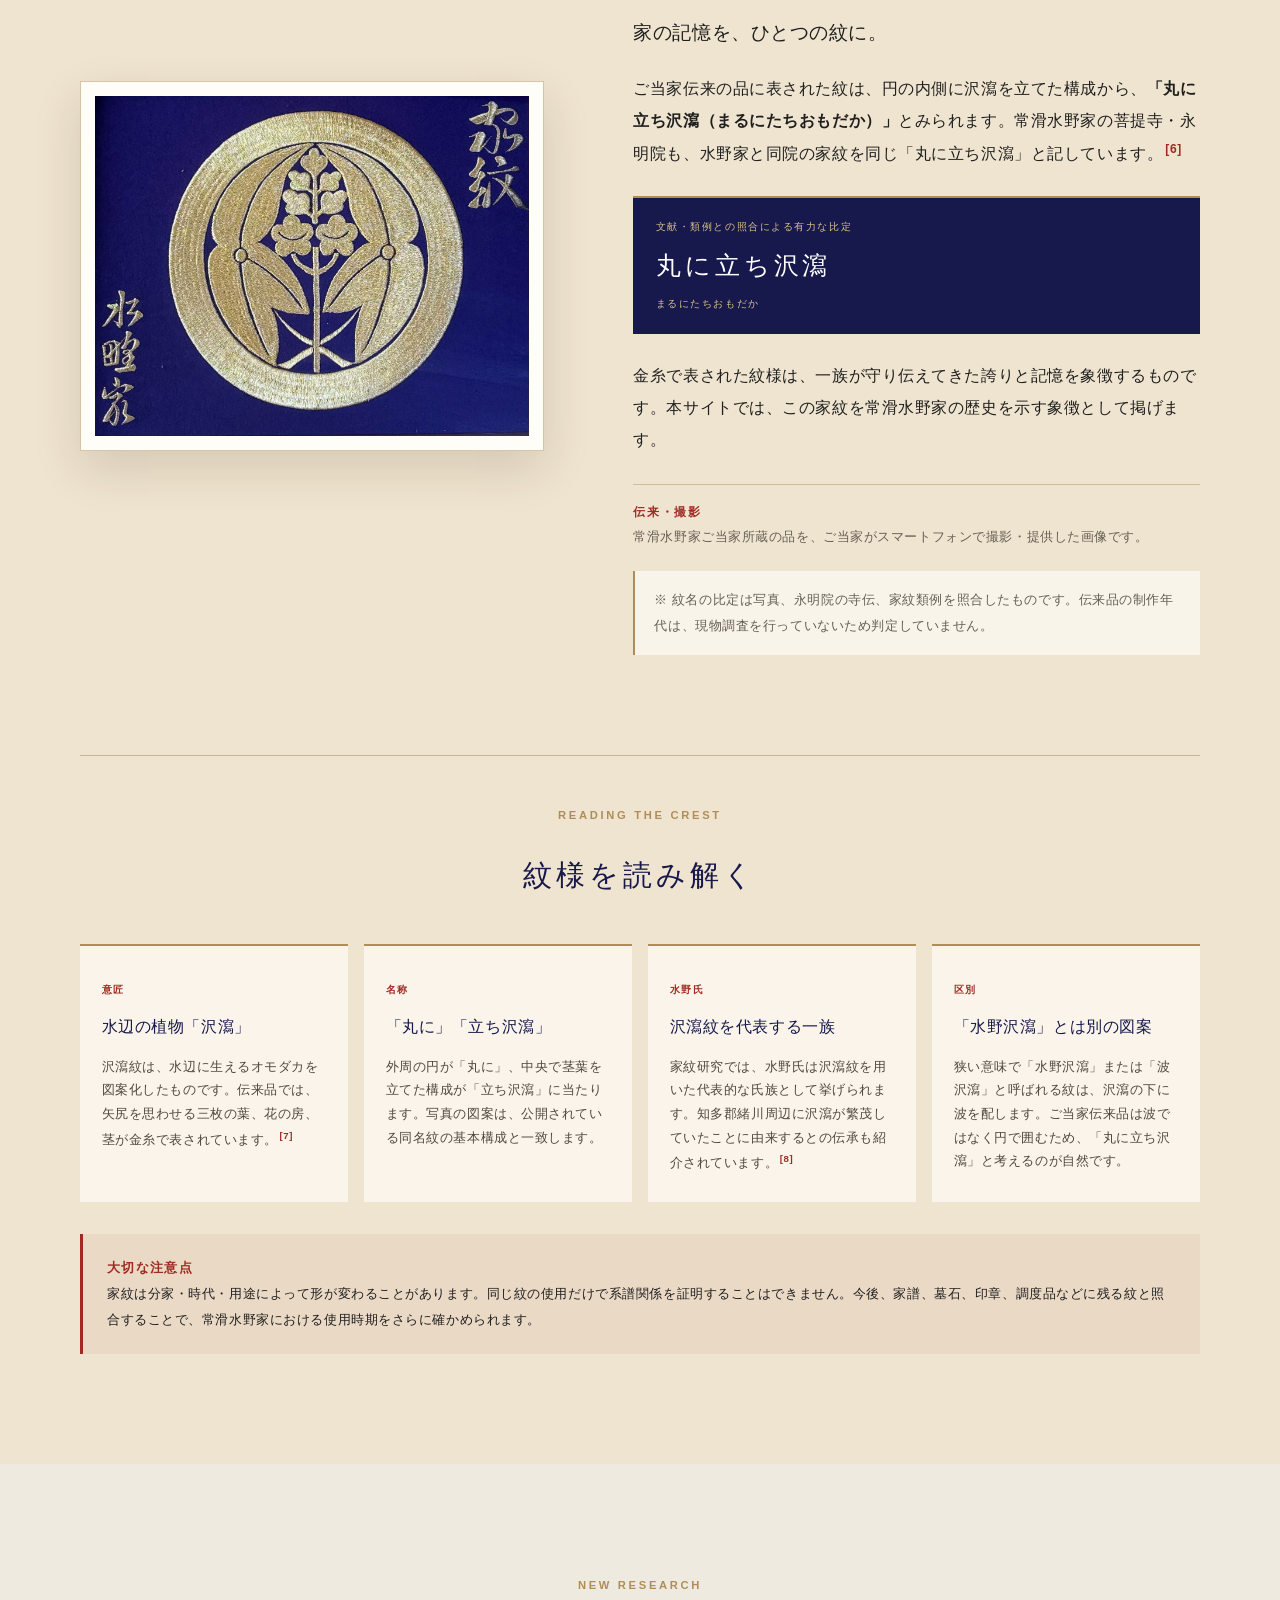
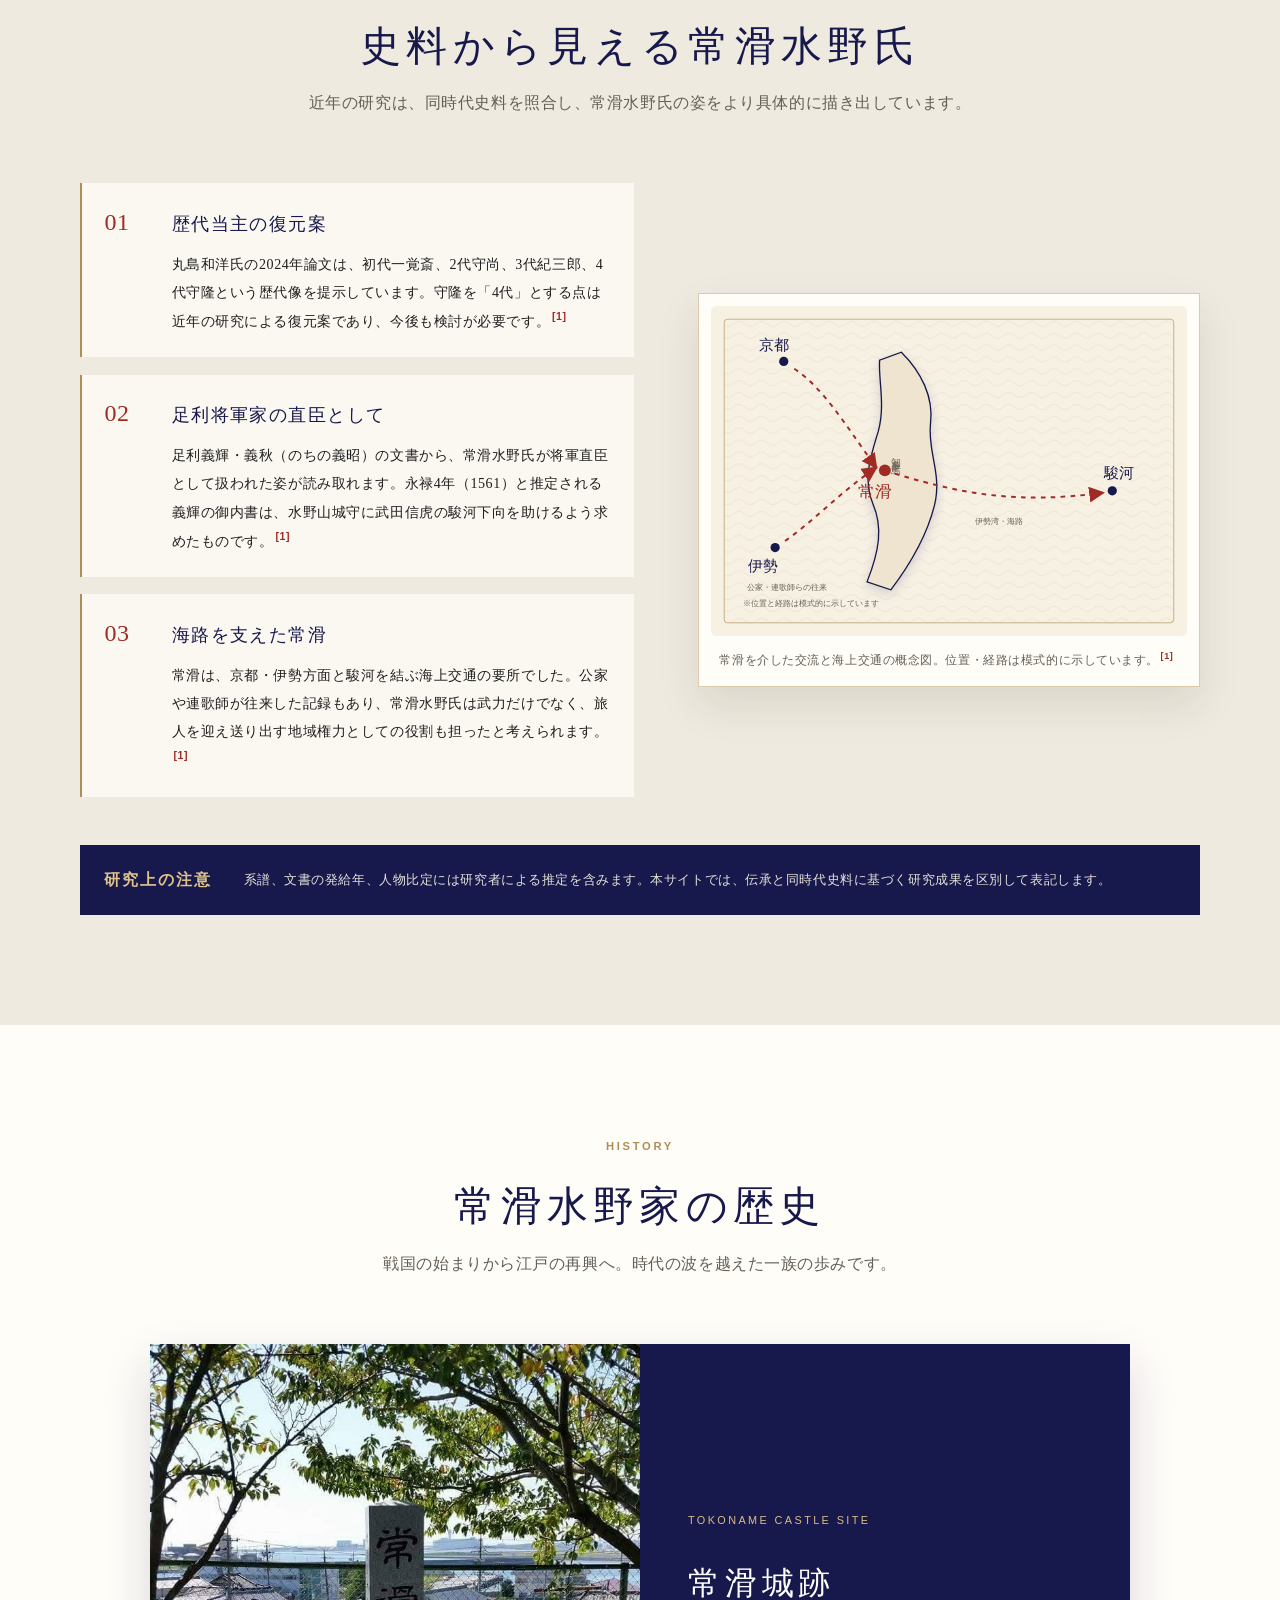
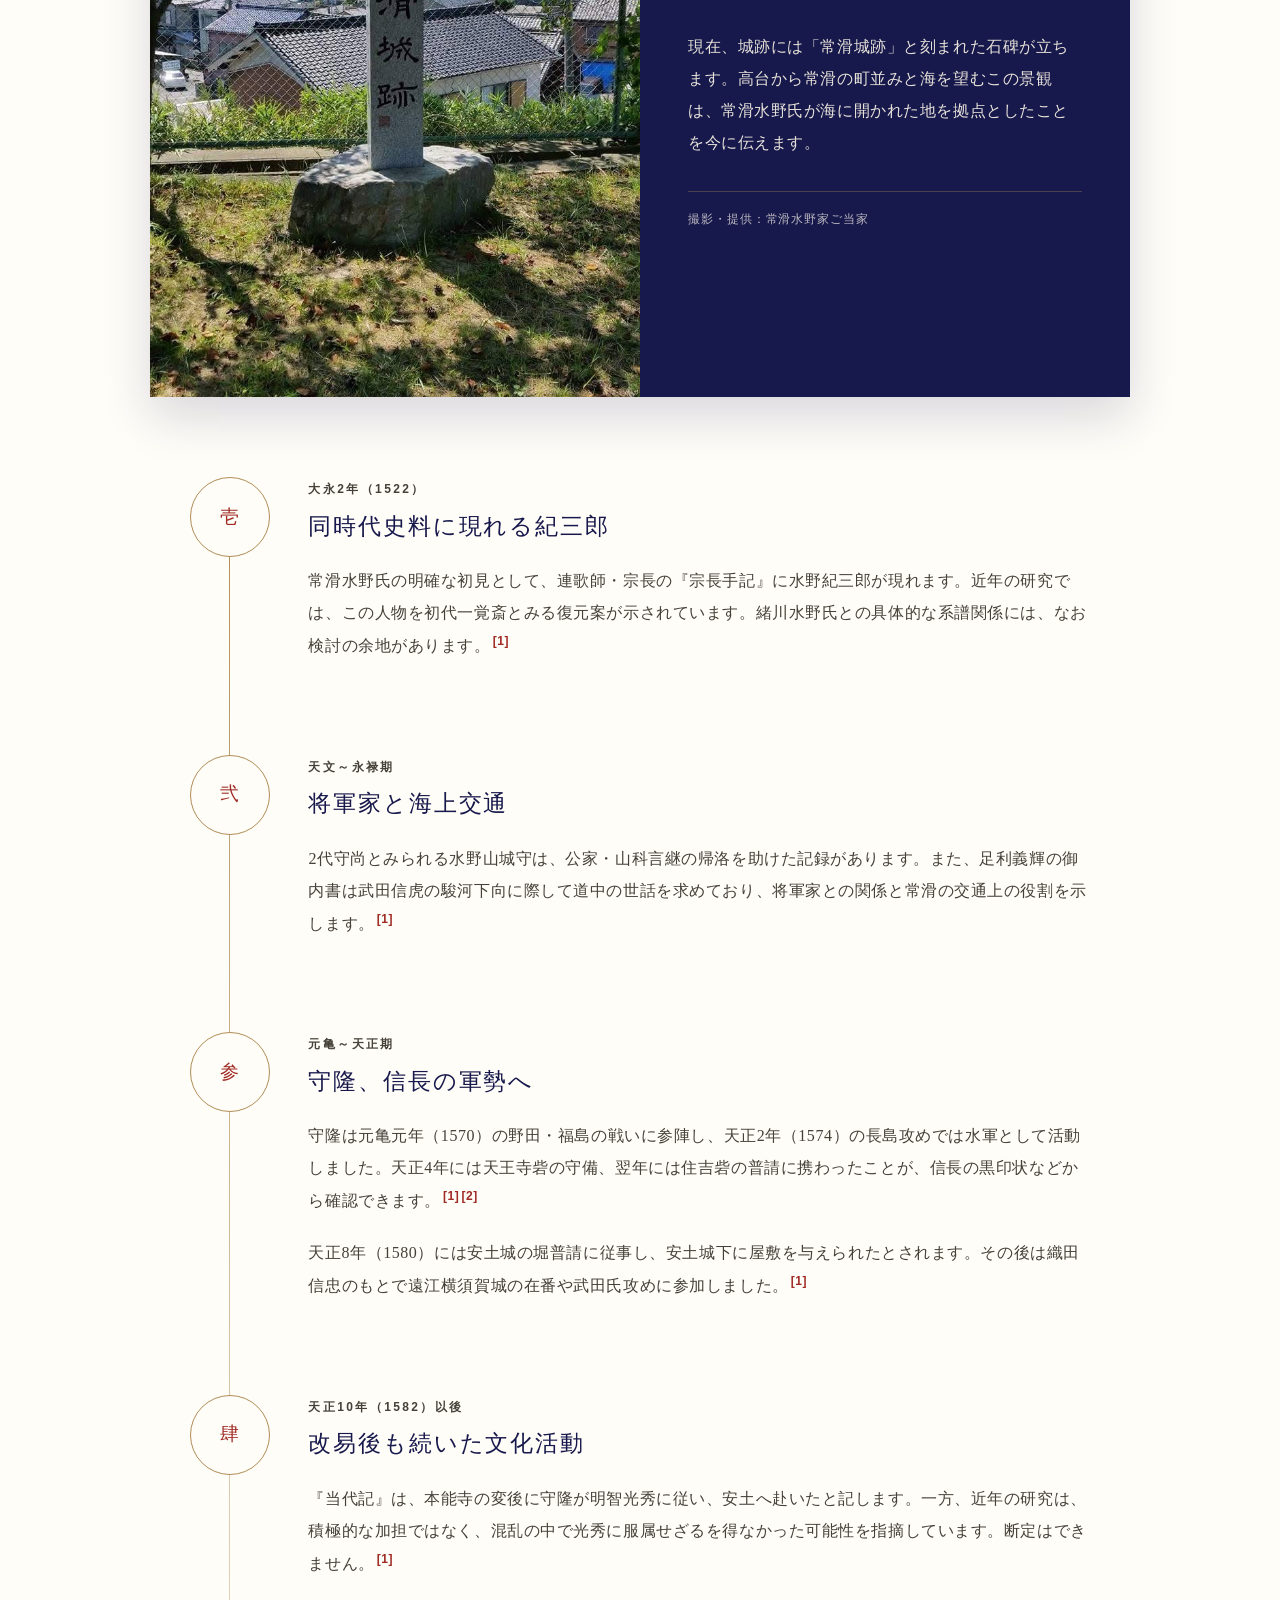
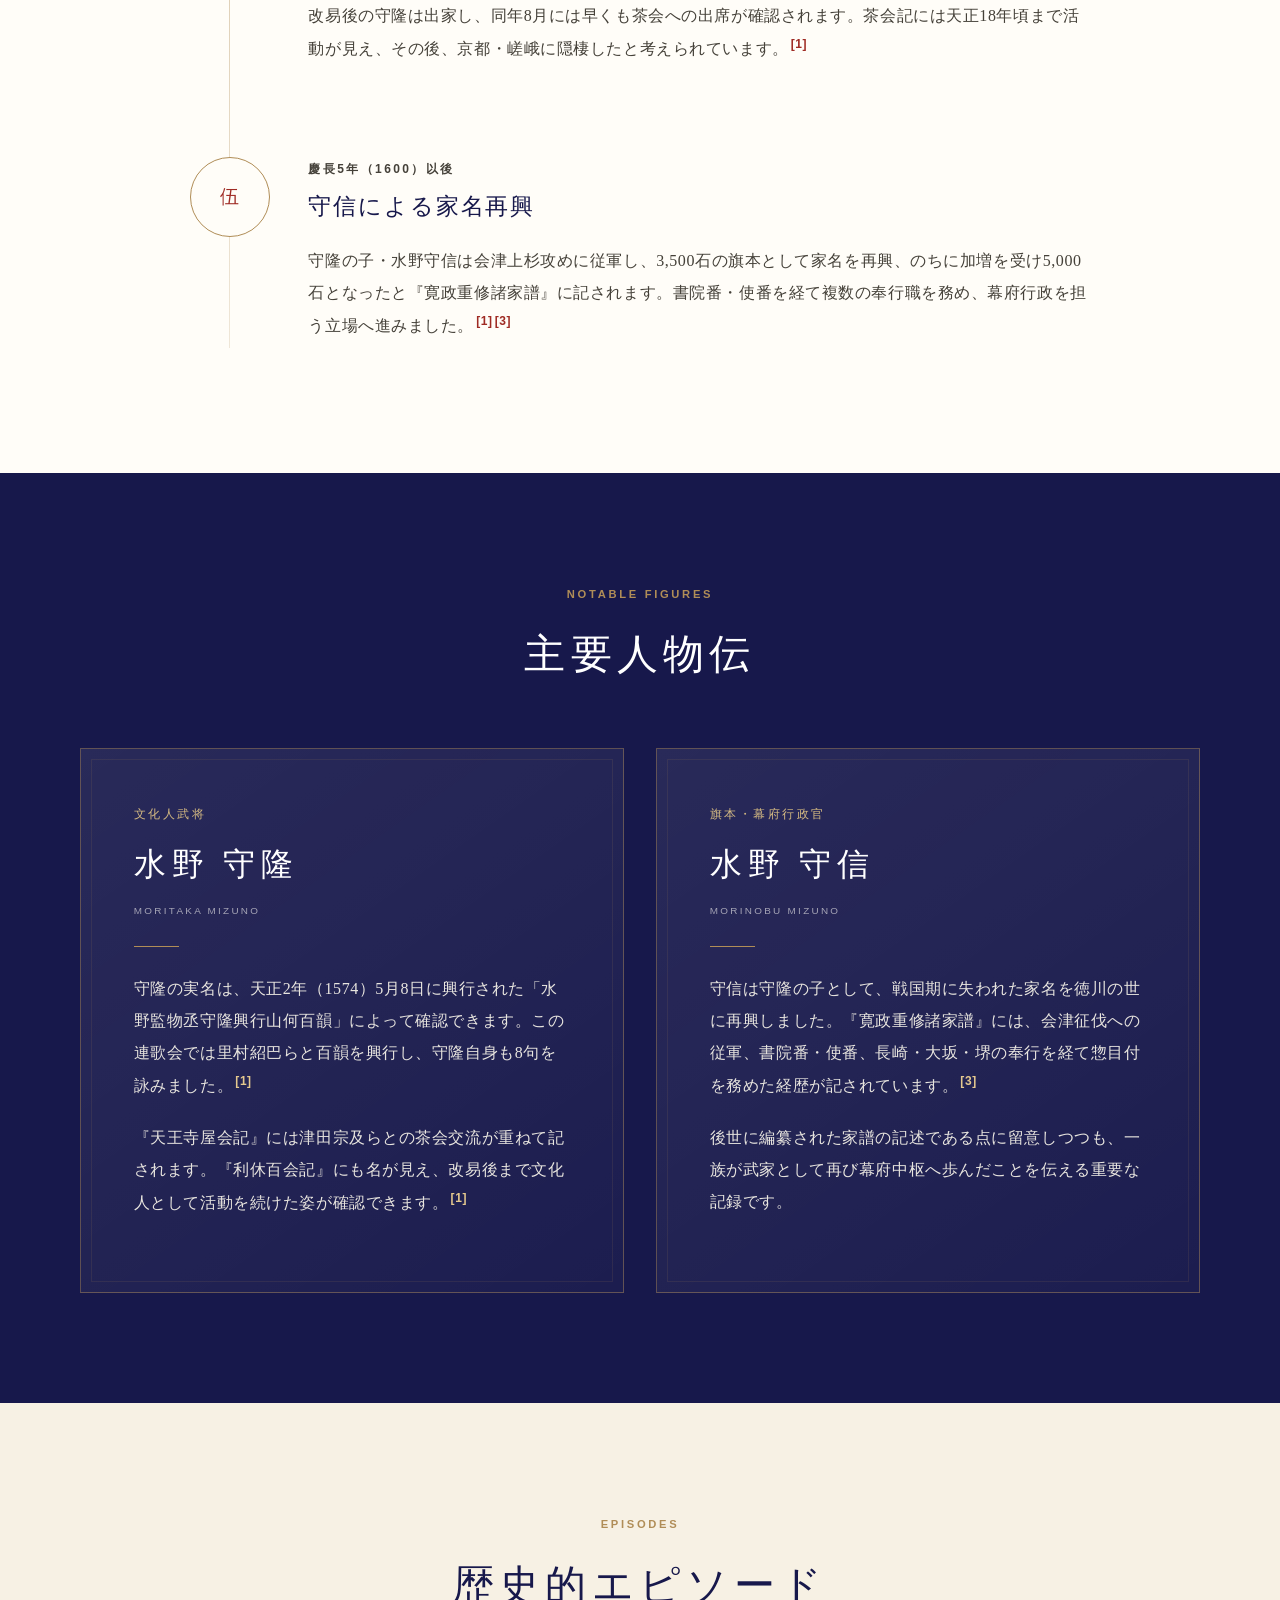
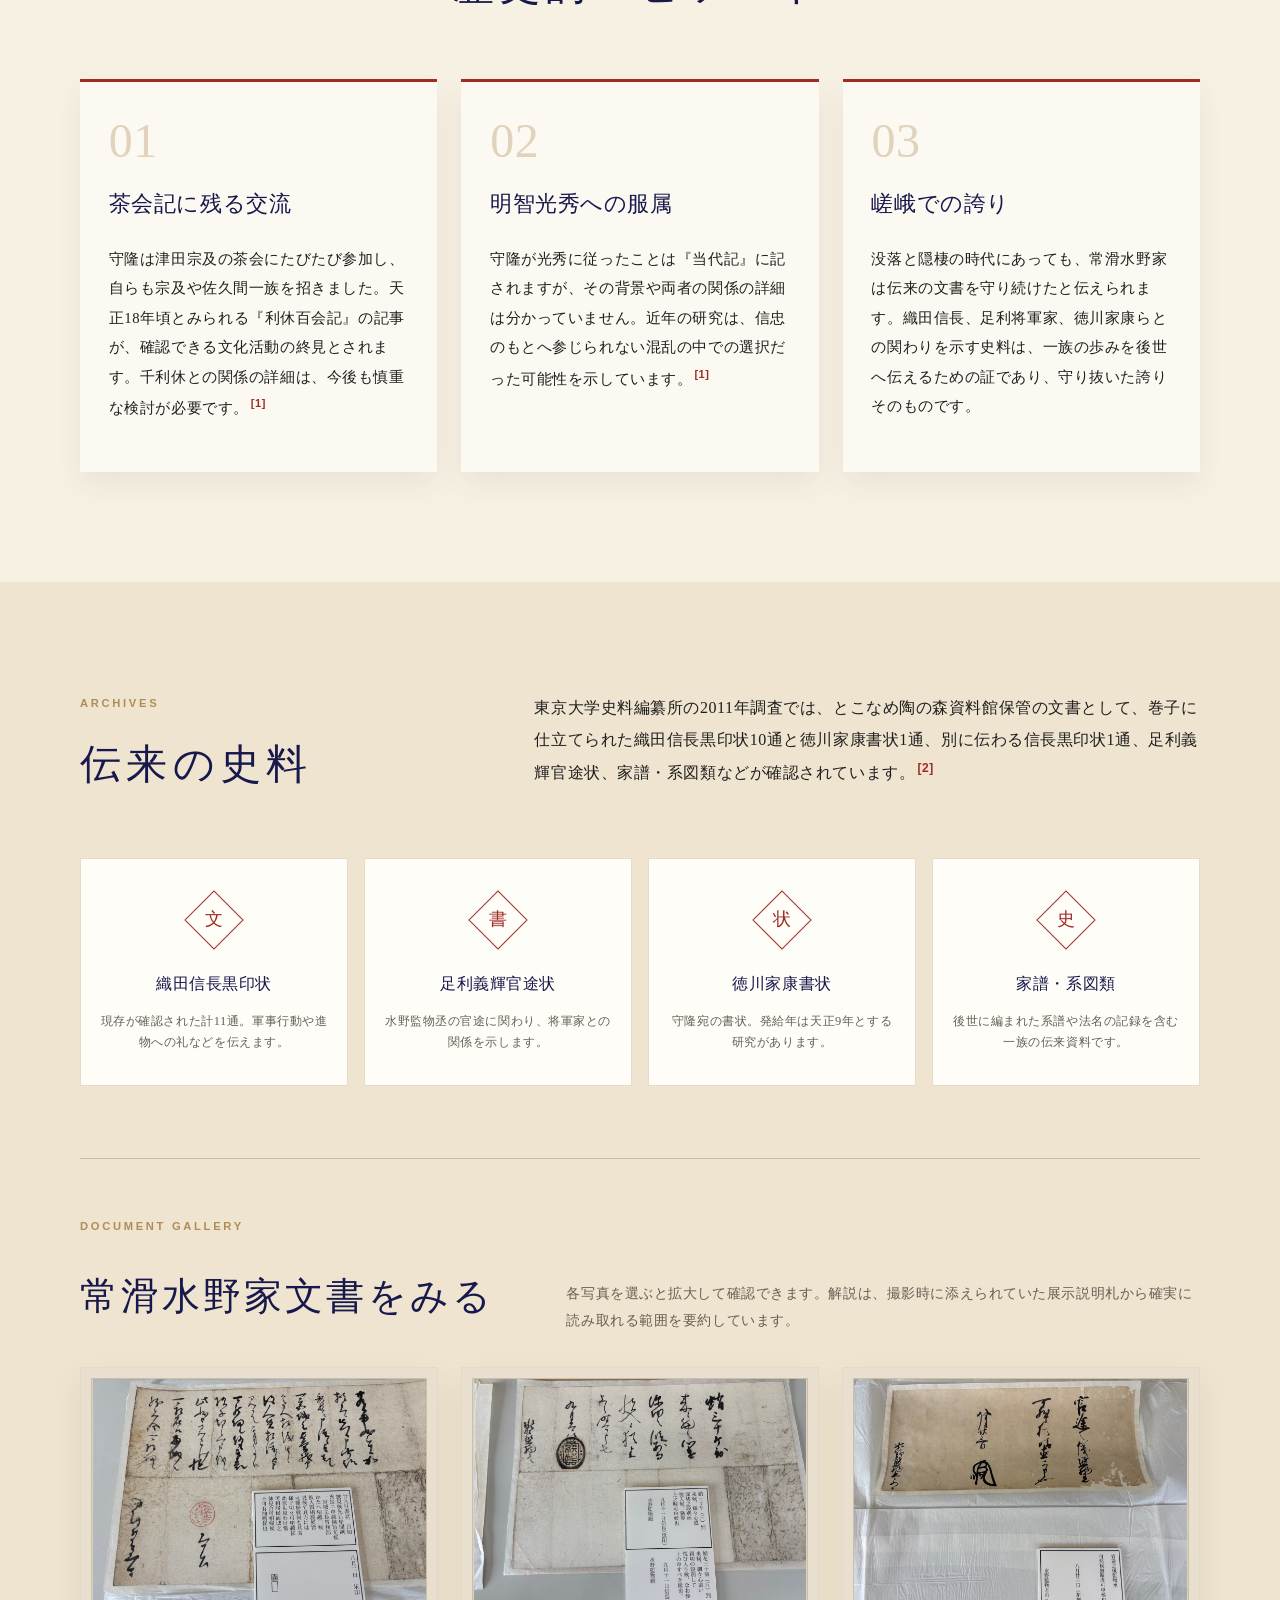
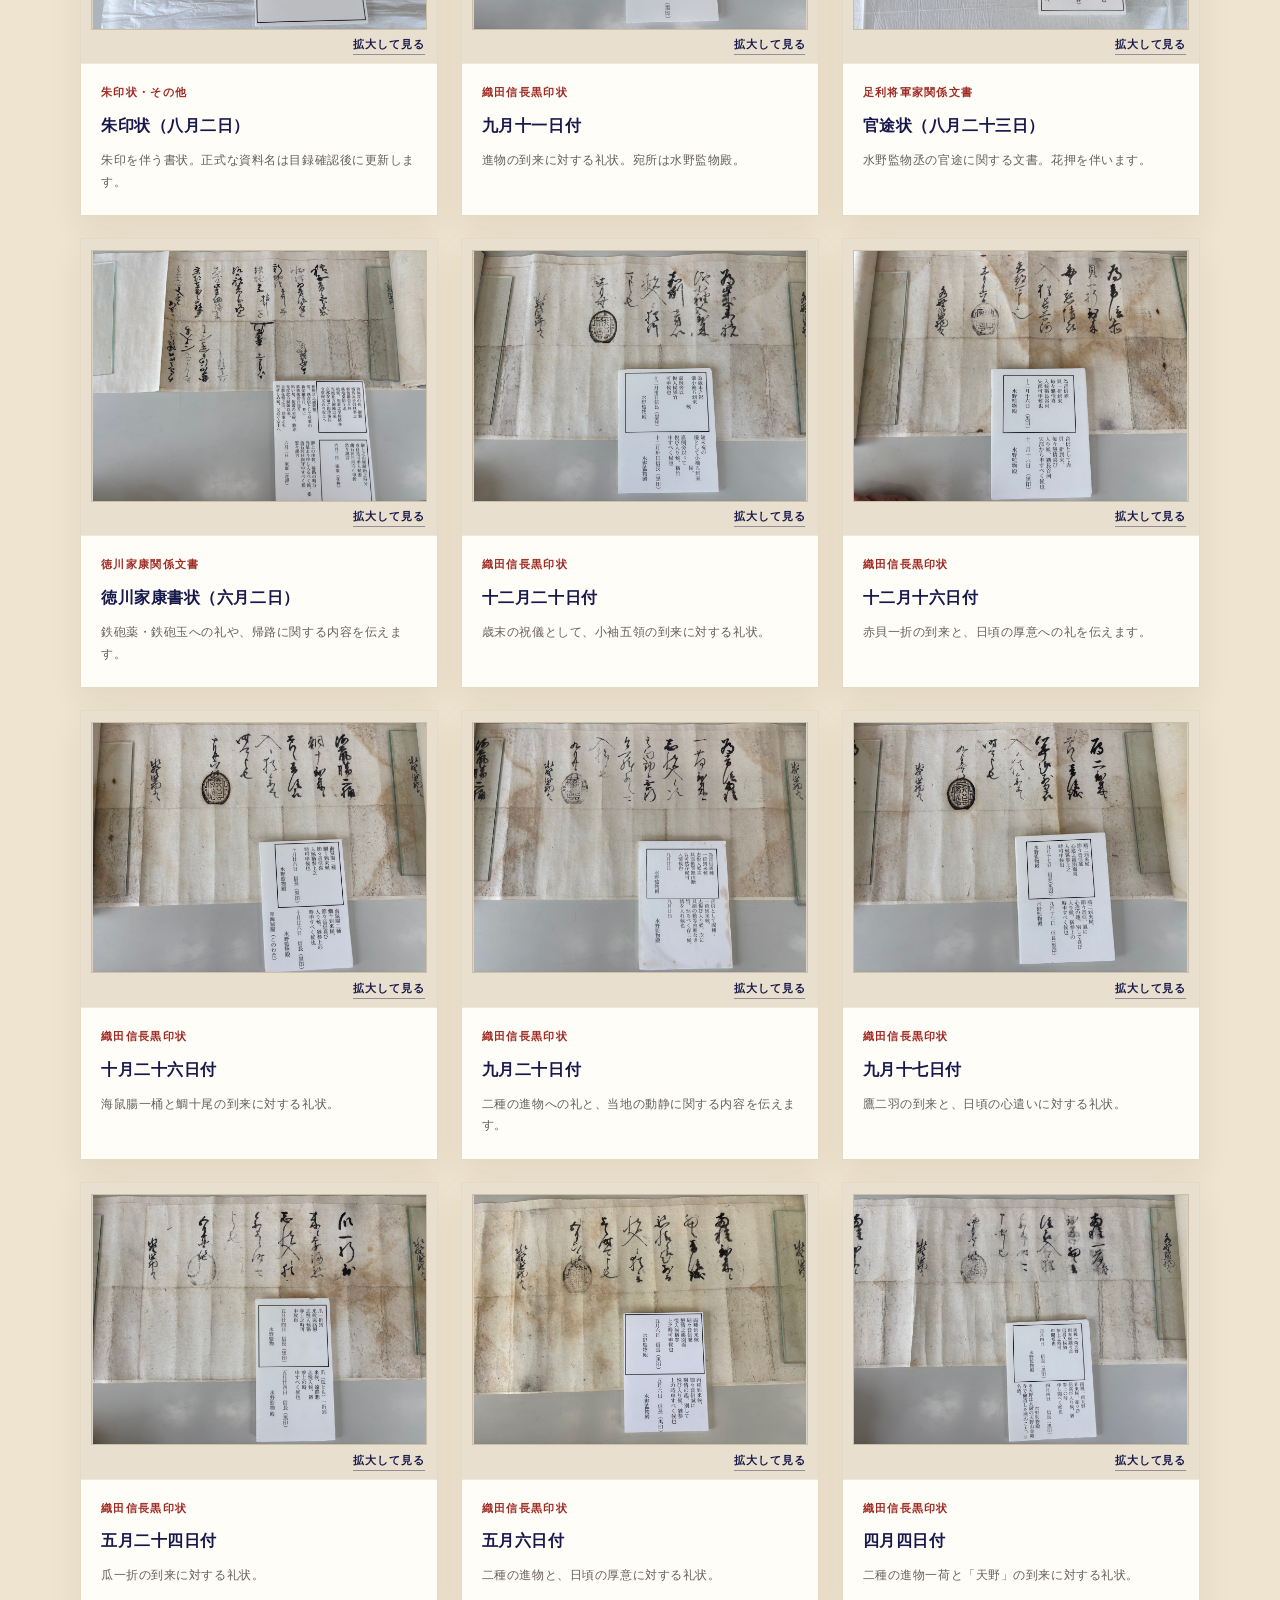
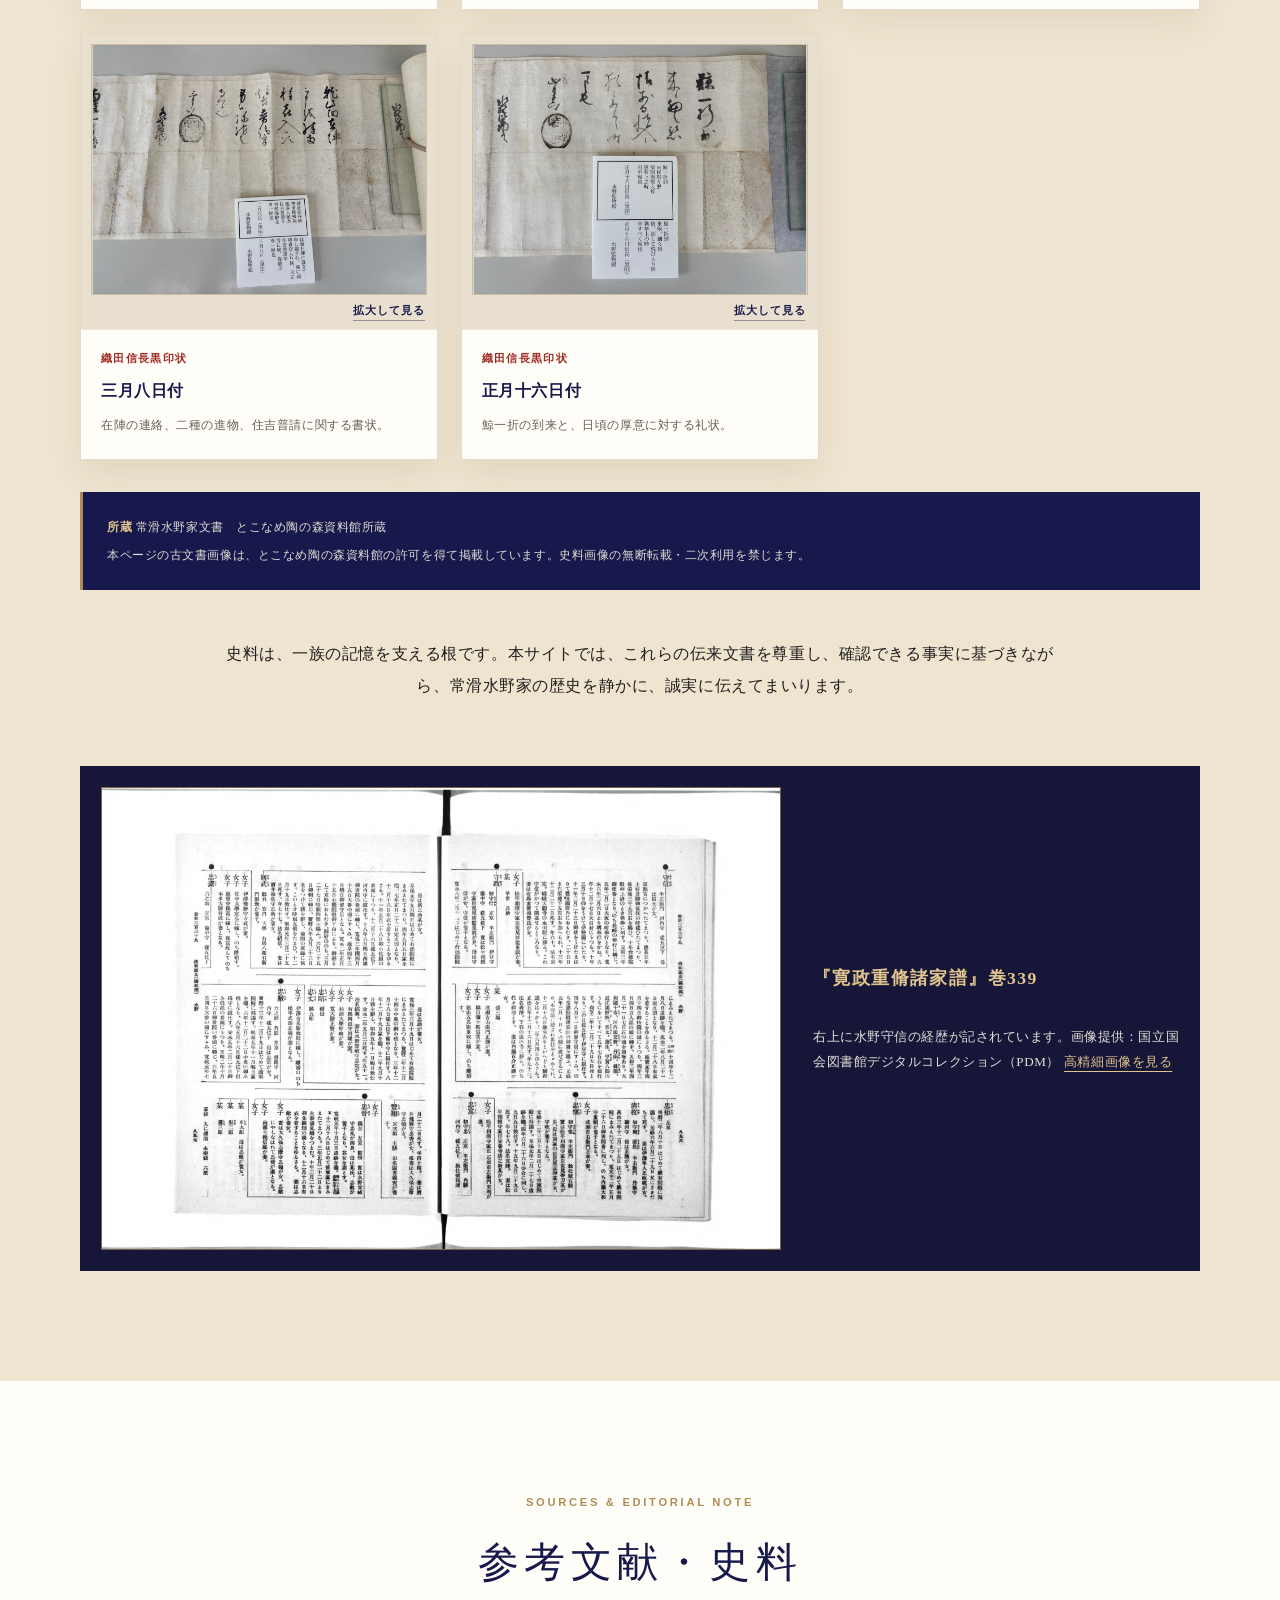
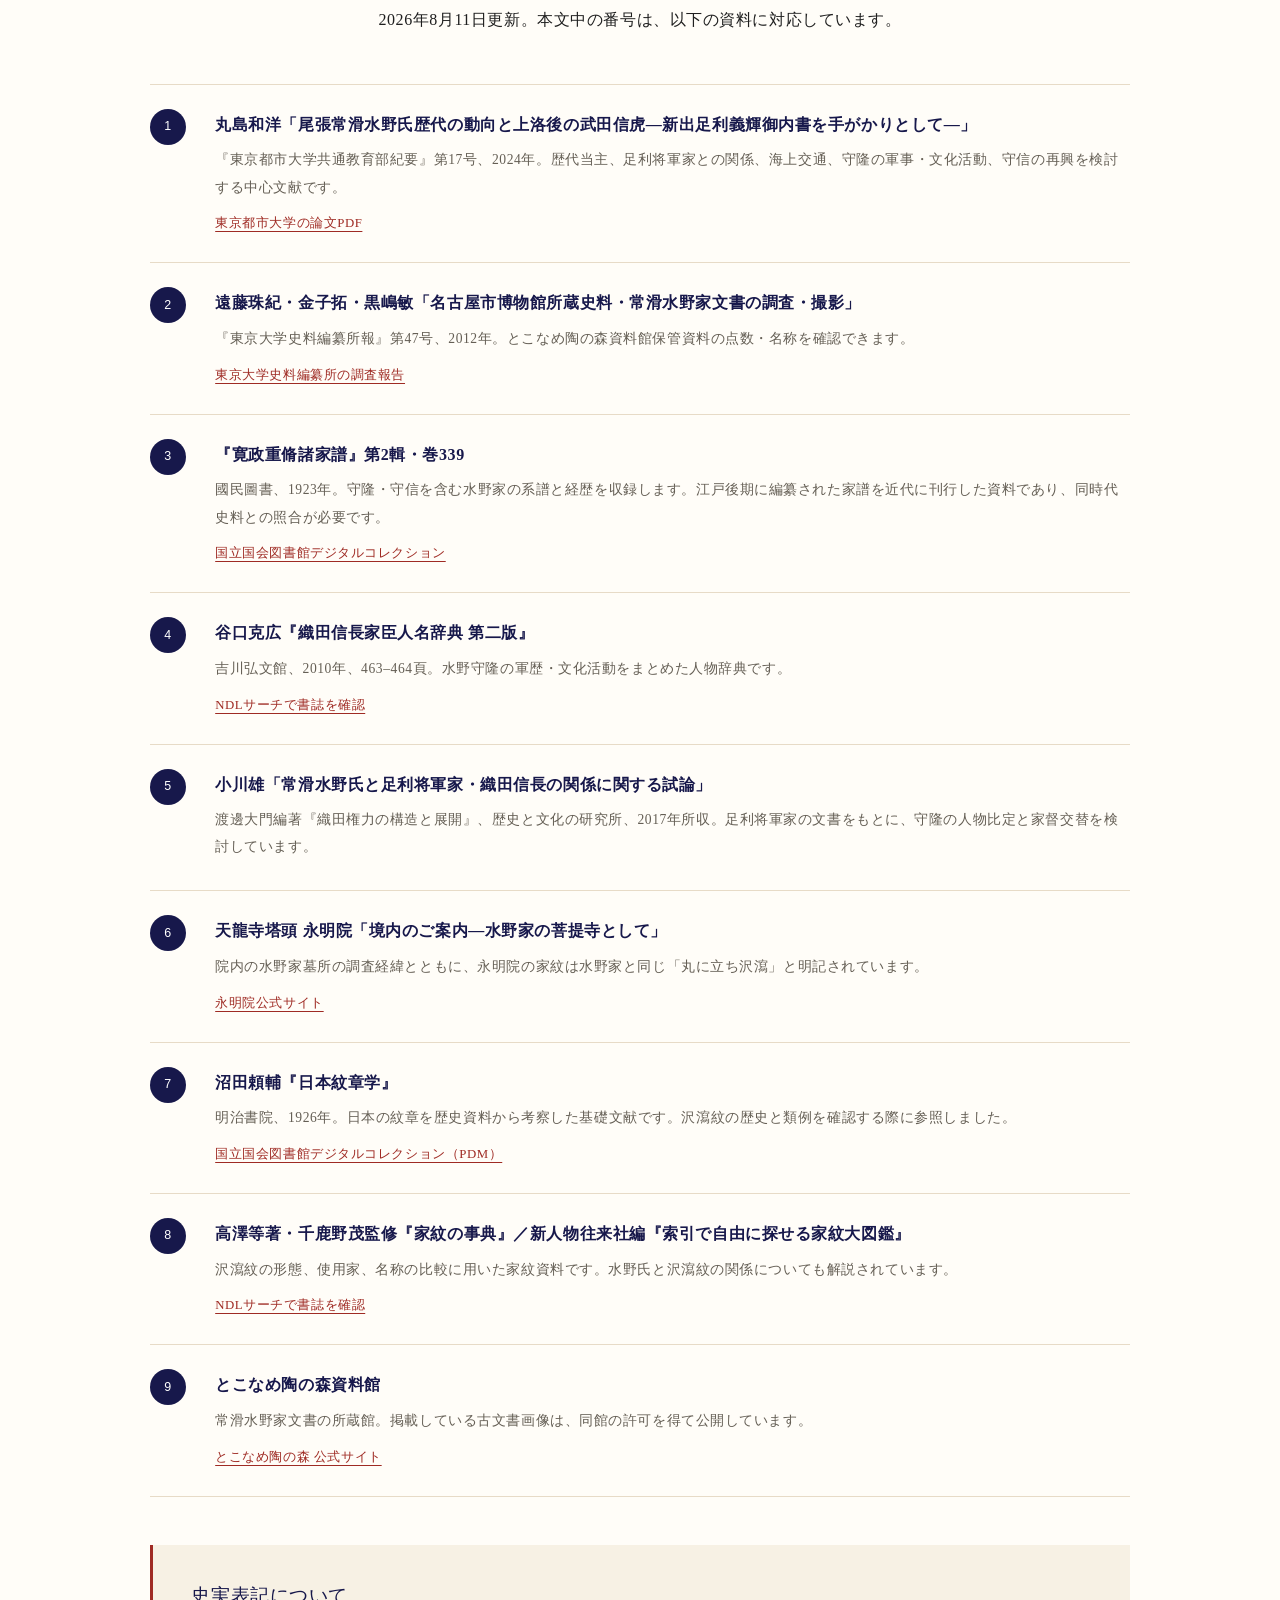
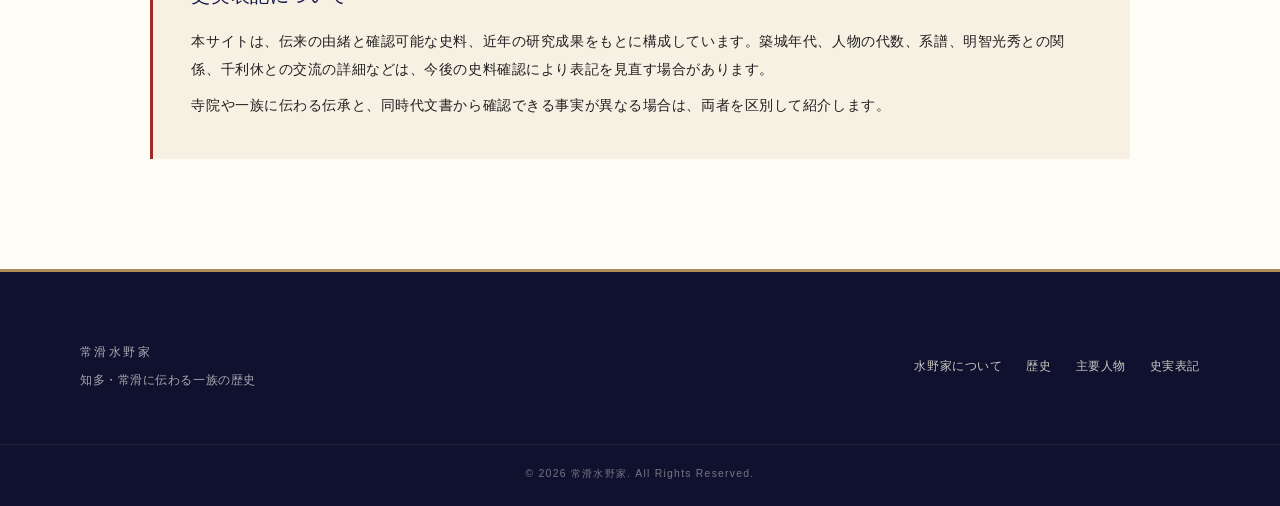
==== commit 148d3057: "史料画像ズームと資料館出典を追加" ====
--- a/index.html
+++ b/index.html
@@ -4,7 +4,6 @@
   <meta charset="utf-8">
   <meta name="viewport" content="width=device-width, initial-scale=1">
   <meta name="description" content="常滑水野家の由緒、水野守隆・水野守信の歩み、常滑城、常滑水野家文書など、知多・常滑に伝わる一族の歴史を紹介します。">
-  <meta name="robots" content="noindex, nofollow">
   <meta name="theme-color" content="#17184b">
   <title>常滑水野家｜知多・常滑に伝わる一族の歴史</title>
   <link rel="stylesheet" href="styles.css">
@@ -38,7 +37,7 @@
       <div class="hero-inner">
         <div class="hero-copy fade-in">
           <p class="eyebrow">TOKONAME MIZUNO FAMILY HISTORY</p>
-          <h1 id="hero-title">知多の海を統べ、<br>文化を愛した名門<span>――常滑水野家の軌跡</span></h1>
+          <h1 id="hero-title">知多の海を統べ、<br>文化を愛した名門<span>常滑水野家の軌跡</span></h1>
           <p>常滑水野家は、緒川水野氏の流れを汲み、知多の地に拠って戦国から江戸へと時代を越えた一族です。常滑城を中心に地域を治め、武門としての歩みを重ねる一方で、茶の湯、連歌、古文書の伝来に象徴される文化的な足跡も残しました。</p>
           <a class="text-link" href="#about">一族の歩みをたどる <span aria-hidden="true">↓</span></a>
         </div>
@@ -250,7 +249,7 @@
 
     <section id="sources" class="section source-section">
       <div class="section-inner fade-in">
-        <div class="source-heading"><p class="section-kicker">SOURCES &amp; EDITORIAL NOTE</p><h2>参考文献・史料</h2><p>2026年6月22日調査。本文中の番号は、以下の資料に対応しています。</p></div>
+        <div class="source-heading"><p class="section-kicker">SOURCES &amp; EDITORIAL NOTE</p><h2>参考文献・史料</h2><p>2026年8月11日更新。本文中の番号は、以下の資料に対応しています。</p></div>
         <ol class="reference-list">
           <li id="ref-1"><span>1</span><div><strong>丸島和洋「尾張常滑水野氏歴代の動向と上洛後の武田信虎―新出足利義輝御内書を手がかりとして―」</strong><p>『東京都市大学共通教育部紀要』第17号、2024年。歴代当主、足利将軍家との関係、海上交通、守隆の軍事・文化活動、守信の再興を検討する中心文献です。</p><a href="https://www.tcu.ac.jp/tcucms/wp-content/uploads/2024/10/04_marushima_tcu_kiyo_Vol17_2024.pdf" target="_blank" rel="noopener">東京都市大学の論文PDF</a></div></li>
           <li id="ref-2"><span>2</span><div><strong>遠藤珠紀・金子拓・黒嶋敏「名古屋市博物館所蔵史料・常滑水野家文書の調査・撮影」</strong><p>『東京大学史料編纂所報』第47号、2012年。とこなめ陶の森資料館保管資料の点数・名称を確認できます。</p><a href="https://www.hi.u-tokyo.ac.jp/publication/syoho/47/saiho_47_011.html" target="_blank" rel="noopener">東京大学史料編纂所の調査報告</a></div></li>
@@ -260,6 +259,7 @@
           <li id="ref-6"><span>6</span><div><strong>天龍寺塔頭 永明院「境内のご案内―水野家の菩提寺として」</strong><p>院内の水野家墓所の調査経緯とともに、永明院の家紋は水野家と同じ「丸に立ち沢瀉」と明記されています。</p><a href="https://www.youmeiin.com/keidai_info.html#mizunoke" target="_blank" rel="noopener">永明院公式サイト</a></div></li>
           <li id="ref-7"><span>7</span><div><strong>沼田頼輔『日本紋章学』</strong><p>明治書院、1926年。日本の紋章を歴史資料から考察した基礎文献です。沢瀉紋の歴史と類例を確認する際に参照しました。</p><a href="https://dl.ndl.go.jp/pid/980775" target="_blank" rel="noopener">国立国会図書館デジタルコレクション（PDM）</a></div></li>
           <li id="ref-8"><span>8</span><div><strong>高澤等著・千鹿野茂監修『家紋の事典』／新人物往来社編『索引で自由に探せる家紋大図鑑』</strong><p>沢瀉紋の形態、使用家、名称の比較に用いた家紋資料です。水野氏と沢瀉紋の関係についても解説されています。</p><a href="https://ndlsearch.ndl.go.jp/search?cs=bib&keyword=%E5%AE%B6%E7%B4%8B%E3%81%AE%E4%BA%8B%E5%85%B8%20%E9%AB%98%E6%BE%A4%E7%AD%89" target="_blank" rel="noopener">NDLサーチで書誌を確認</a></div></li>
+          <li id="ref-9"><span>9</span><div><strong>とこなめ陶の森資料館</strong><p>常滑水野家文書の所蔵館。掲載している古文書画像は、同館の許可を得て公開しています。</p><a href="https://www.tokoname-tounomori.jp/aboutmuseum/" target="_blank" rel="noopener">とこなめ陶の森 公式サイト</a></div></li>
         </ol>
         <div class="editorial-box"><h3>史実表記について</h3><p>本サイトは、伝来の由緒と確認可能な史料、近年の研究成果をもとに構成しています。築城年代、人物の代数、系譜、明智光秀との関係、千利休との交流の詳細などは、今後の史料確認により表記を見直す場合があります。</p><p>寺院や一族に伝わる伝承と、同時代文書から確認できる事実が異なる場合は、両者を区別して紹介します。</p></div>
       </div>
@@ -275,7 +275,7 @@
   </footer>
   <dialog class="archive-dialog" id="archive-dialog" aria-labelledby="archive-dialog-title">
     <button class="archive-dialog-close" type="button" aria-label="拡大表示を閉じる">×</button>
-    <div class="archive-dialog-content"><img id="archive-dialog-image" alt=""><div><h3 id="archive-dialog-title"></h3><p id="archive-dialog-description"></p><p class="archive-dialog-credit">常滑水野家文書　とこなめ陶の森資料館所蔵<br>画像は許可を得て掲載しています。無断転載・二次利用を禁じます。</p></div></div>
+    <div class="archive-dialog-content"><div class="archive-zoom-pane"><img id="archive-dialog-image" alt="" aria-describedby="archive-zoom-hint"><span class="archive-zoom-hint" id="archive-zoom-hint">画像上でマウスを動かすと拡大できます</span></div><div><h3 id="archive-dialog-title"></h3><p id="archive-dialog-description"></p><p class="archive-dialog-credit">常滑水野家文書　とこなめ陶の森資料館所蔵<br>画像は許可を得て掲載しています。無断転載・二次利用を禁じます。</p></div></div>
   </dialog>
 </body>
 </html>
--- a/styles.css
+++ b/styles.css
@@ -14,17 +14,22 @@
 .archive-image{display:grid;grid-template-columns:1.3fr .7fr;gap:2rem;align-items:center;margin:4rem 0 0;padding:1.3rem;background:#161638;color:#e4e0d8}.archive-image a{display:block}.archive-image img{width:100%;max-height:480px;object-fit:cover;object-position:88% 12%;border:1px solid rgba(176,141,87,.65)}.archive-image figcaption{font-size:.82rem;line-height:1.9}.archive-image figcaption strong{display:block;margin-bottom:.3rem;color:#e0c58e;font-size:1.1rem;letter-spacing:.08em}.archive-image figcaption a{display:inline;color:#e0c58e;text-underline-offset:5px}
 .archive-gallery{margin-top:4.5rem;padding-top:3.5rem;border-top:1px solid rgba(176,141,87,.45)}
 .archive-gallery-heading{display:grid;grid-template-columns:.8fr 1.2fr;gap:4rem;align-items:end;margin-bottom:2rem}.archive-gallery-heading h3{margin:0;color:var(--navy);font-size:clamp(1.7rem,3vw,2.5rem);font-weight:500;letter-spacing:.08em}.archive-gallery-heading>p{margin:0;color:var(--muted);font-size:.86rem}
-.archive-gallery-grid{display:grid;grid-template-columns:repeat(2,minmax(0,1fr));gap:1.4rem}.archive-gallery-item{margin:0;background:var(--white);border:1px solid rgba(176,141,87,.32);box-shadow:0 14px 32px rgba(50,38,18,.07)}
-.archive-gallery-button{position:relative;display:block;width:100%;padding:0;overflow:hidden;background:#d8d2c6;border:0;cursor:zoom-in}.archive-gallery-button img{display:block;width:100%;aspect-ratio:4/3;object-fit:cover;transition:transform .4s ease}.archive-gallery-button>span{position:absolute;right:1rem;bottom:1rem;padding:.5rem .8rem;color:#fff;background:rgba(23,24,75,.9);font-family:var(--sans);font-size:.68rem;letter-spacing:.08em}.archive-gallery-button:hover img{transform:scale(1.02)}.archive-gallery-button:focus-visible{outline:3px solid var(--gold);outline-offset:3px}
-.archive-gallery-item figcaption{padding:1.15rem 1.25rem 1.35rem}.archive-gallery-item figcaption>span{display:block;margin-bottom:.35rem;color:var(--red);font-family:var(--sans);font-size:.68rem;font-weight:700;letter-spacing:.12em}.archive-gallery-item figcaption strong{display:block;color:var(--navy);font-size:1rem;font-weight:600}.archive-gallery-item figcaption p{margin:.5rem 0 0;color:var(--muted);font-size:.78rem;line-height:1.75}
+.archive-gallery-grid{display:grid;grid-template-columns:repeat(3,minmax(0,1fr));gap:1.4rem}.archive-gallery-item{display:flex;flex-direction:column;margin:0;background:var(--white);border:1px solid rgba(176,141,87,.32);box-shadow:0 14px 32px rgba(50,38,18,.07)}
+.archive-gallery-button{display:grid;width:100%;padding:.65rem .65rem 0;background:#e8dfcf;border:0;cursor:zoom-in;transition:background-color .25s ease}.archive-gallery-button img{display:block;width:100%;aspect-ratio:4/3;object-fit:contain;object-position:center;background:#d8d2c6;border:1px solid rgba(176,141,87,.28)}.archive-gallery-button>span{position:static;justify-self:end;margin:.45rem .15rem .5rem;padding:.08rem 0 .12rem;color:var(--navy);background:transparent;border-bottom:1px solid rgba(23,24,75,.4);font-family:var(--sans);font-size:.68rem;font-weight:600;letter-spacing:.08em}.archive-gallery-button:hover{background:#dfd4c1}.archive-gallery-button:hover>span{color:var(--red);border-bottom-color:var(--red)}.archive-gallery-button:focus-visible{outline:3px solid var(--gold);outline-offset:3px}
+.archive-gallery-item figcaption{flex:1;padding:1.15rem 1.25rem 1.35rem;border-top:1px solid rgba(176,141,87,.2)}.archive-gallery-item figcaption>span{display:block;margin-bottom:.35rem;color:var(--red);font-family:var(--sans);font-size:.68rem;font-weight:700;letter-spacing:.12em}.archive-gallery-item figcaption strong{display:block;color:var(--navy);font-size:1rem;font-weight:600}.archive-gallery-item figcaption p{margin:.5rem 0 0;color:var(--muted);font-size:.78rem;line-height:1.75}
 .archive-credit{margin-top:2rem;padding:1.25rem 1.5rem;color:#dfdbd3;background:var(--navy);border-left:3px solid var(--gold)}.archive-credit p{margin:.2rem 0;font-size:.76rem}.archive-credit strong{color:#e2c78e}
-.archive-dialog{width:min(1180px,calc(100% - 32px));max-height:calc(100vh - 32px);padding:0;color:#eee9df;background:#12132f;border:1px solid rgba(224,197,142,.55);box-shadow:0 28px 80px rgba(0,0,0,.45)}.archive-dialog::backdrop{background:rgba(7,8,25,.88);backdrop-filter:blur(4px)}.archive-dialog-content{display:grid;grid-template-columns:minmax(0,1.45fr) minmax(260px,.55fr);gap:1.8rem;align-items:center;padding:2.8rem 2rem 2rem}.archive-dialog-content img{display:block;width:100%;max-height:calc(100vh - 90px);object-fit:contain;background:#e8e3d9}.archive-dialog-content h3{margin:0 0 1rem;color:#e2c78e;font-size:1.45rem;font-weight:500}.archive-dialog-content p{font-size:.84rem;line-height:1.9}.archive-dialog-credit{padding-top:1rem;color:#aaa7a0;border-top:1px solid rgba(255,255,255,.16);font-size:.7rem!important}.archive-dialog-close{position:absolute;z-index:2;top:.7rem;right:.8rem;width:40px;height:40px;color:#fff;background:rgba(18,19,47,.92);border:1px solid rgba(255,255,255,.45);border-radius:50%;font-size:1.7rem;line-height:1;cursor:pointer}.archive-dialog-close:focus-visible{outline:3px solid var(--gold);outline-offset:2px}
+.archive-dialog{width:min(1180px,calc(100% - 32px));max-height:calc(100vh - 32px);padding:0;overflow:auto;color:#eee9df;background:#12132f;border:1px solid rgba(224,197,142,.55);box-shadow:0 28px 80px rgba(0,0,0,.45)}.archive-dialog::backdrop{background:rgba(7,8,25,.88);backdrop-filter:blur(4px)}.archive-dialog-content{display:grid;grid-template-columns:minmax(0,1.45fr) minmax(260px,.55fr);gap:1.8rem;align-items:center;padding:2.8rem 2rem 2rem}.archive-dialog-content img{display:block;width:100%;max-height:calc(100vh - 90px);object-fit:contain;background:#e8e3d9}.archive-dialog-content h3{margin:0 0 1rem;color:#e2c78e;font-size:1.45rem;font-weight:500}.archive-dialog-content p{font-size:.84rem;line-height:1.9}.archive-dialog-credit{padding-top:1rem;color:#aaa7a0;border-top:1px solid rgba(255,255,255,.16);font-size:.7rem!important}.archive-dialog-close{position:absolute;z-index:2;top:.7rem;right:.8rem;width:40px;height:40px;color:#fff;background:rgba(18,19,47,.92);border:1px solid rgba(255,255,255,.45);border-radius:50%;font-size:1.7rem;line-height:1;cursor:pointer}.archive-dialog-close:focus-visible{outline:3px solid var(--gold);outline-offset:2px}
 .source-section{background:var(--white)}.source-heading{text-align:center;max-width:760px;margin:0 auto 3rem}.reference-list{max-width:980px;margin:0 auto;padding:0;list-style:none}.reference-list li{display:grid;grid-template-columns:46px 1fr;gap:1.2rem;padding:1.5rem 0;border-top:1px solid rgba(176,141,87,.3)}.reference-list li:last-child{border-bottom:1px solid rgba(176,141,87,.3)}.reference-list li>span{display:grid;place-items:center;width:36px;height:36px;border-radius:50%;background:var(--navy);color:#fff;font-family:var(--sans);font-size:.78rem}.reference-list strong{color:var(--navy);font-weight:600}.reference-list p{margin:.35rem 0;color:var(--muted);font-size:.85rem}.reference-list a{color:var(--red);font-size:.8rem;text-underline-offset:4px}.editorial-box{max-width:980px;margin:3rem auto 0;padding:2rem 2.4rem;background:var(--paper);border-left:3px solid var(--red)}.editorial-box h3{margin:0 0 .8rem;color:var(--navy);font-weight:500}.editorial-box p{margin:.5rem 0;font-size:.88rem}
 .site-footer{padding:4rem 0 1.3rem;background:#10112e;color:#d5d2ca;border-top:3px solid var(--gold)}.footer-inner{width:min(1120px,calc(100% - 40px));margin:auto;display:flex;justify-content:space-between;align-items:center}.footer-title{margin:0;color:#fff;font-size:1.5rem;letter-spacing:.2em}.footer-inner p{margin:.2rem 0;color:#aaa8b1;font-size:.78rem}.footer-inner nav{display:flex;gap:1.5rem}.footer-inner a{color:#cbc8c1;font-size:.78rem;text-decoration:none}.copyright{margin:3rem 0 0;padding-top:1.2rem;border-top:1px solid rgba(255,255,255,.08);text-align:center;color:#777685;font-family:var(--sans);font-size:.65rem;letter-spacing:.12em}
 .fade-in{opacity:0;transform:translateY(28px);transition:opacity .8s ease,transform .8s ease}.fade-in.is-visible{opacity:1;transform:none}@media(prefers-reduced-motion:reduce){html{scroll-behavior:auto}.fade-in{opacity:1;transform:none;transition:none}}
 @media(max-width:900px){.menu-button{display:block}.site-nav{position:absolute;top:76px;left:0;right:0;display:none;flex-direction:column;gap:0;padding:1rem 20px 1.5rem;background:var(--navy);border-top:1px solid rgba(176,141,87,.3)}.site-nav.is-open{display:flex}.site-nav a{padding:.75rem 0;border-bottom:1px solid rgba(255,255,255,.08)}.hero-inner{grid-template-columns:1fr;gap:3rem;padding:70px 0}.crest-stage{width:min(470px,88%);margin:auto}.split-layout,.research-layout{grid-template-columns:1fr;gap:3rem}.crest-detail{max-width:600px;margin:auto}.crest-facts{grid-template-columns:1fr 1fr}.route-figure{max-width:650px;margin:auto}.castle-site-feature{grid-template-columns:1fr;max-width:650px}.castle-site-photo{min-height:0;max-height:620px}.episode-grid{grid-template-columns:1fr}.episode-card{min-height:0}.documents-intro{grid-template-columns:1fr;gap:1.5rem}.document-grid{grid-template-columns:1fr 1fr}.archive-image{grid-template-columns:1fr}.archive-image img{max-height:560px}.hero{min-height:0}}
 @media(max-width:650px){body{line-height:1.9}.header-inner{width:calc(100% - 28px);height:68px}.site-nav{top:68px}.brand{font-size:1rem}.brand-mark{width:34px;height:34px}.section{padding:75px 0}.section-inner,.hero-inner,.footer-inner{width:calc(100% - 32px)}.hero-inner{padding:55px 0}.hero h1{font-size:2rem}.hero h1 span{font-size:.5em}.hero-copy>p:not(.eyebrow){font-size:.9rem}.crest-stage{width:100%}.crest-facts{grid-template-columns:1fr}.crest-research{margin-top:3.5rem}.research-point{grid-template-columns:36px 1fr;padding:1.1rem .9rem}.research-note{display:block}.research-note strong{display:block;margin-bottom:.4rem}.castle-site-feature{margin-bottom:3.5rem}.castle-site-feature figcaption{padding:2rem 1.4rem}.castle-site-feature h3{font-size:1.55rem}.timeline::before{left:25px}.timeline-item{grid-template-columns:52px 1fr;gap:1.3rem;padding-bottom:3rem}.timeline-index{width:52px;height:52px;font-size:.9rem}.timeline h3{font-size:1.2rem}.people-grid,.document-grid{grid-template-columns:1fr}.person-card{padding:2.4rem 1.5rem}.documents-intro{margin-bottom:2rem}.archive-image{padding:.8rem}.archive-image img{height:360px}.reference-list li{grid-template-columns:36px 1fr;gap:.8rem}.reference-list li>span{width:30px;height:30px}.editorial-box{padding:1.4rem}.footer-inner{display:block;text-align:center}.footer-inner nav{margin-top:1.8rem;justify-content:center;flex-wrap:wrap;gap:.8rem 1.2rem}}
-@media(max-width:900px){.archive-gallery-heading{grid-template-columns:1fr;gap:1rem}.archive-dialog-content{grid-template-columns:1fr;padding:3.4rem 1rem 1.2rem}.archive-dialog-content img{max-height:62vh}.archive-dialog-content h3{font-size:1.2rem}}
-@media(max-width:650px){.archive-gallery{margin-top:3rem;padding-top:2.5rem}.archive-gallery-grid{grid-template-columns:1fr;gap:1rem}.archive-gallery-item figcaption{padding:1rem}.archive-gallery-button>span{right:.7rem;bottom:.7rem}.archive-credit{padding:1rem}.archive-dialog{width:calc(100% - 16px);max-height:calc(100vh - 16px)}.archive-dialog-content{gap:1rem}.archive-dialog-content img{max-height:55vh}.archive-dialog-content p{font-size:.76rem}}
+@media(max-width:900px){.archive-gallery-heading{grid-template-columns:1fr;gap:1rem}.archive-gallery-grid{grid-template-columns:repeat(2,minmax(0,1fr))}.archive-dialog-content{grid-template-columns:1fr;padding:3.4rem 1rem 1.2rem}.archive-dialog-content img{max-height:62vh}.archive-dialog-content h3{font-size:1.2rem}}
+@media(max-width:650px){.archive-gallery{margin-top:3rem;padding-top:2.5rem}.archive-gallery-grid{grid-template-columns:1fr;gap:1rem}.archive-gallery-item figcaption{padding:1rem}.archive-credit{padding:1rem}.archive-dialog{width:calc(100% - 16px);max-height:calc(100vh - 16px)}.archive-dialog-content{gap:1rem}.archive-dialog-content img{max-height:55vh}.archive-dialog-content p{font-size:.76rem}}
 .archive-dialog-content h3{text-wrap:balance}
 @media(min-width:901px){.archive-dialog-content{grid-template-columns:minmax(0,1.25fr) minmax(340px,.75fr)}}
+.hero h1 span{display:flex;align-items:center;gap:.65em}.hero h1 span::before{content:"";flex:0 0 2.6em;height:1px;background:currentColor;opacity:.9}
+.archive-gallery-button img{height:auto}
+.archive-zoom-pane{position:relative;display:grid;place-items:center;overflow:hidden;background:#e8e3d9;cursor:zoom-in;touch-action:pan-y pinch-zoom}.archive-zoom-pane img{display:block;width:100%;max-height:calc(100vh - 90px);object-fit:contain;transform:scale(1);transform-origin:var(--zoom-x,50%) var(--zoom-y,50%);transition:transform .18s ease}.archive-zoom-hint{display:none;position:absolute;left:.8rem;bottom:.8rem;padding:.45rem .65rem;color:#fff;background:rgba(18,19,47,.86);font-family:var(--sans);font-size:.65rem;letter-spacing:.04em;pointer-events:none;transition:opacity .15s ease}
+@media(hover:hover) and (pointer:fine){.archive-zoom-hint{display:block}.archive-zoom-pane.is-zoomed img{transform:scale(2);transition:none}.archive-zoom-pane.is-zoomed .archive-zoom-hint{opacity:0}}
+@media(max-width:650px){.hero h1 span::before{flex-basis:1.8em}.archive-zoom-pane img{max-height:55vh}}
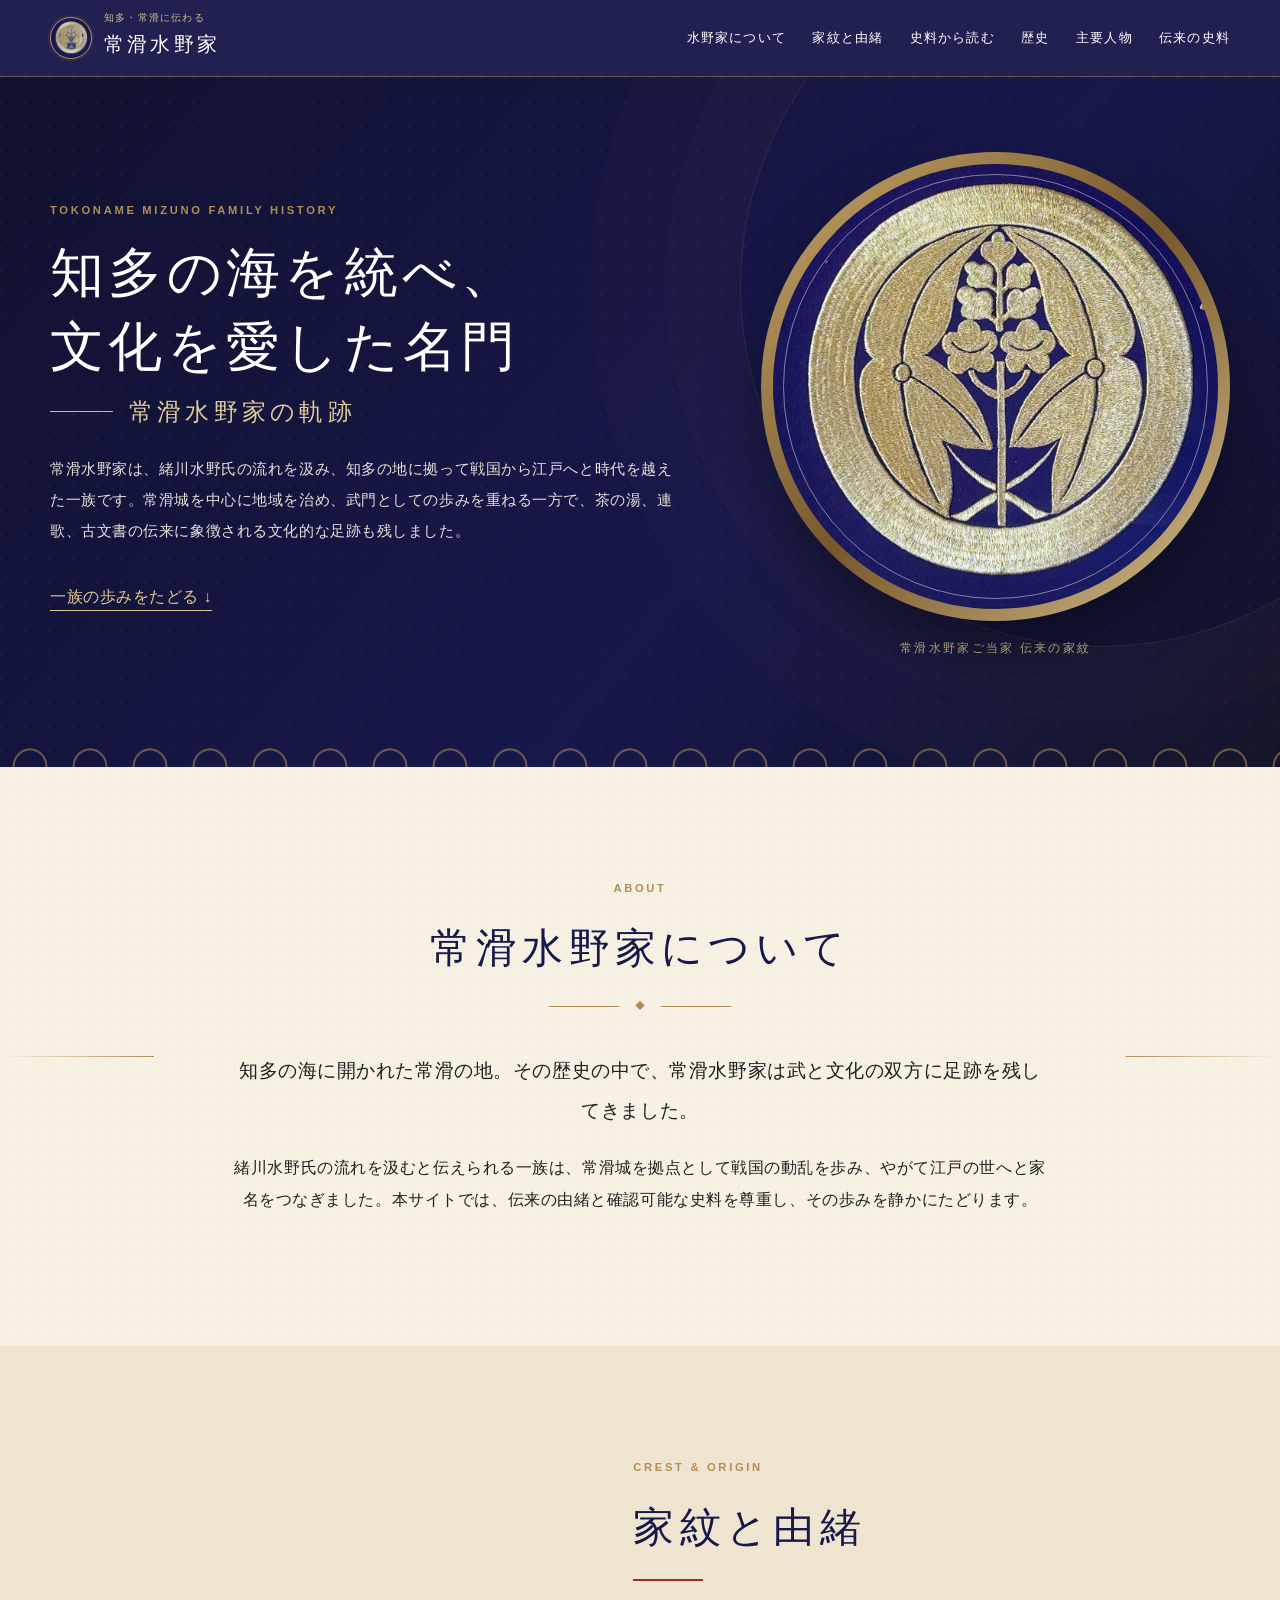
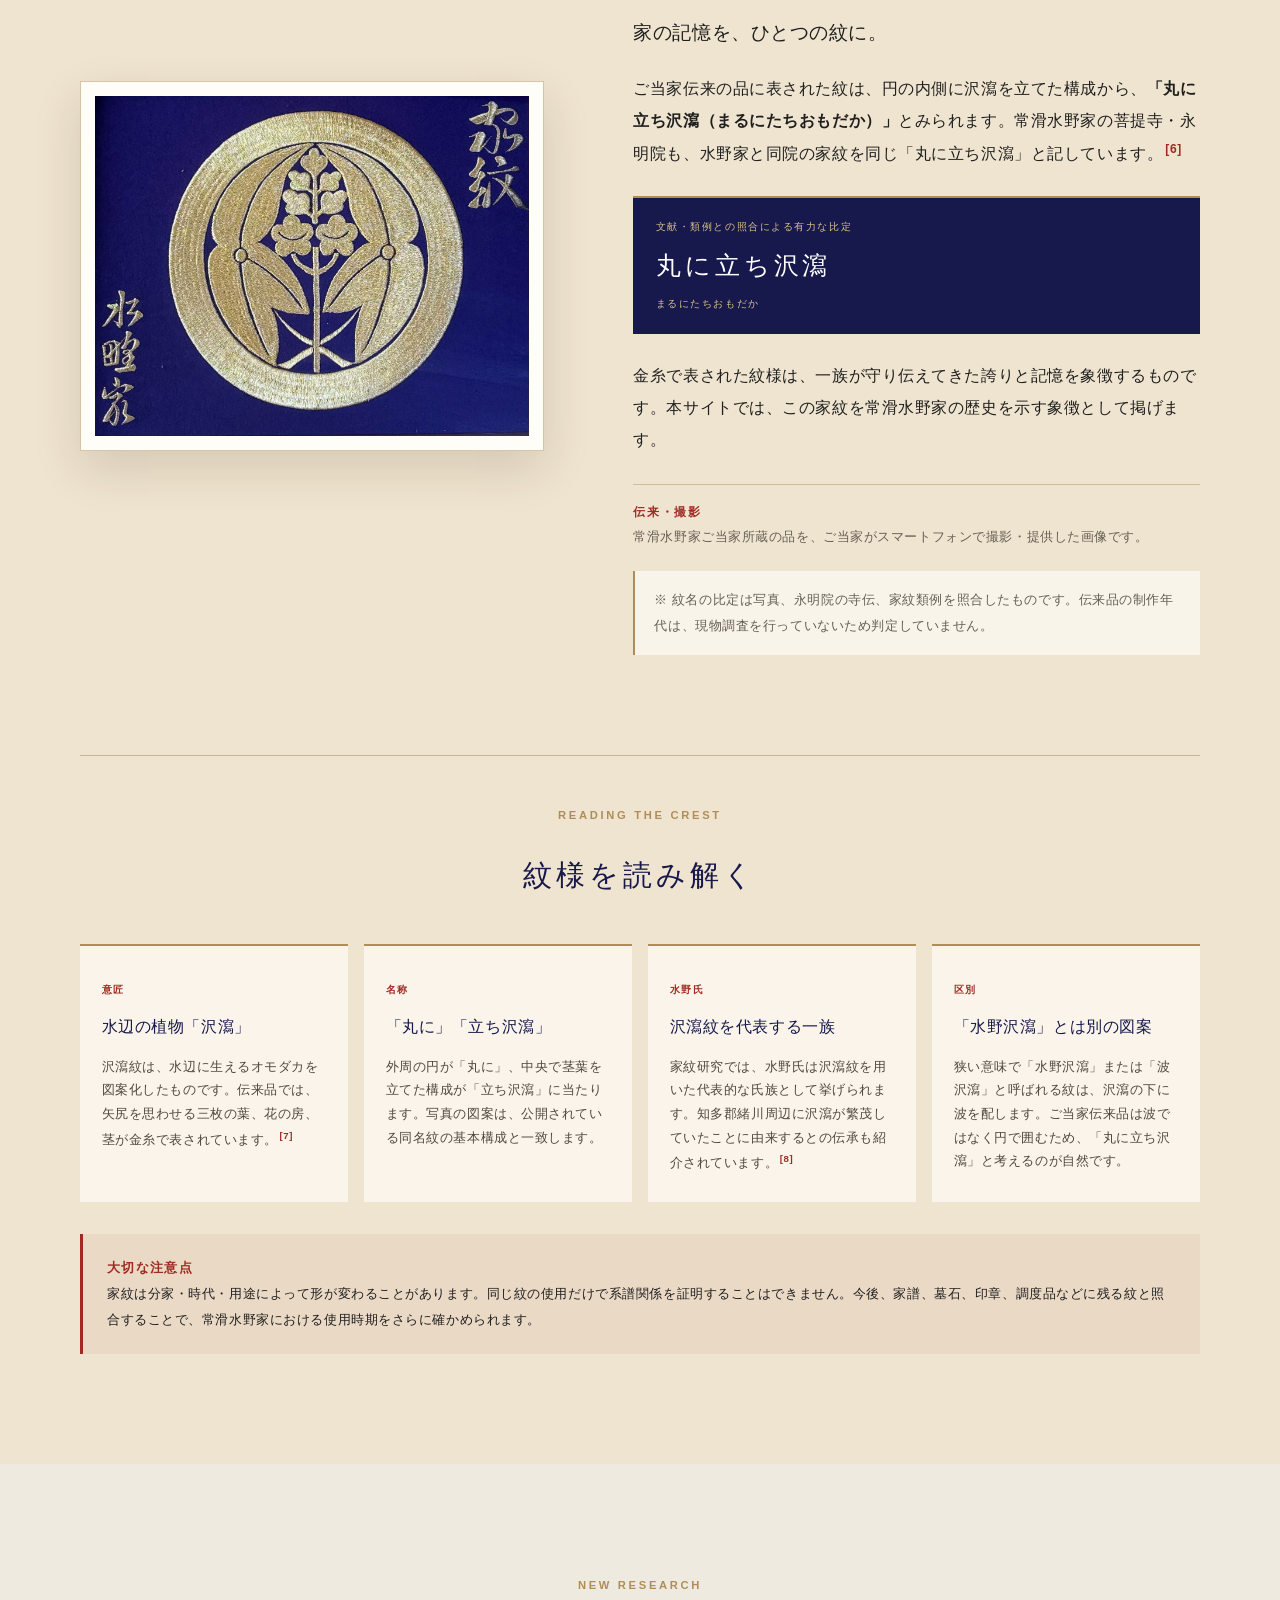
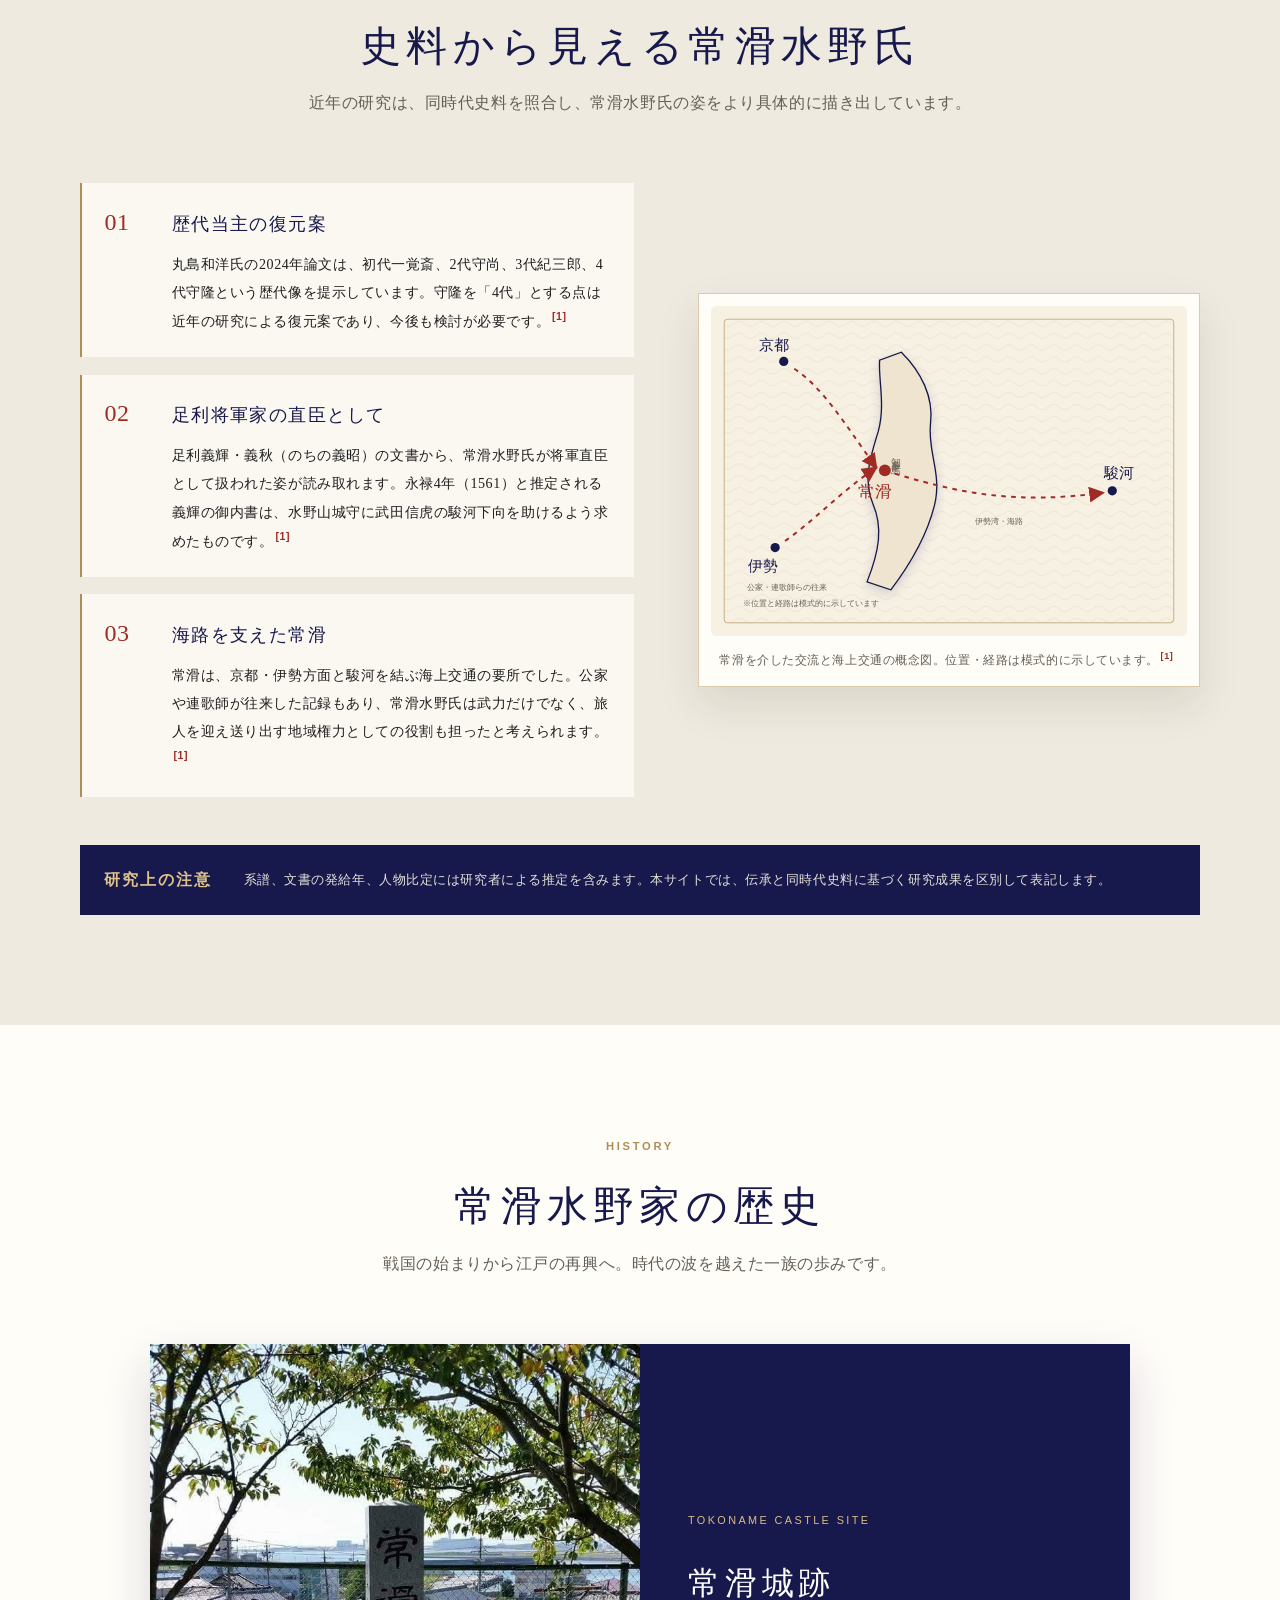
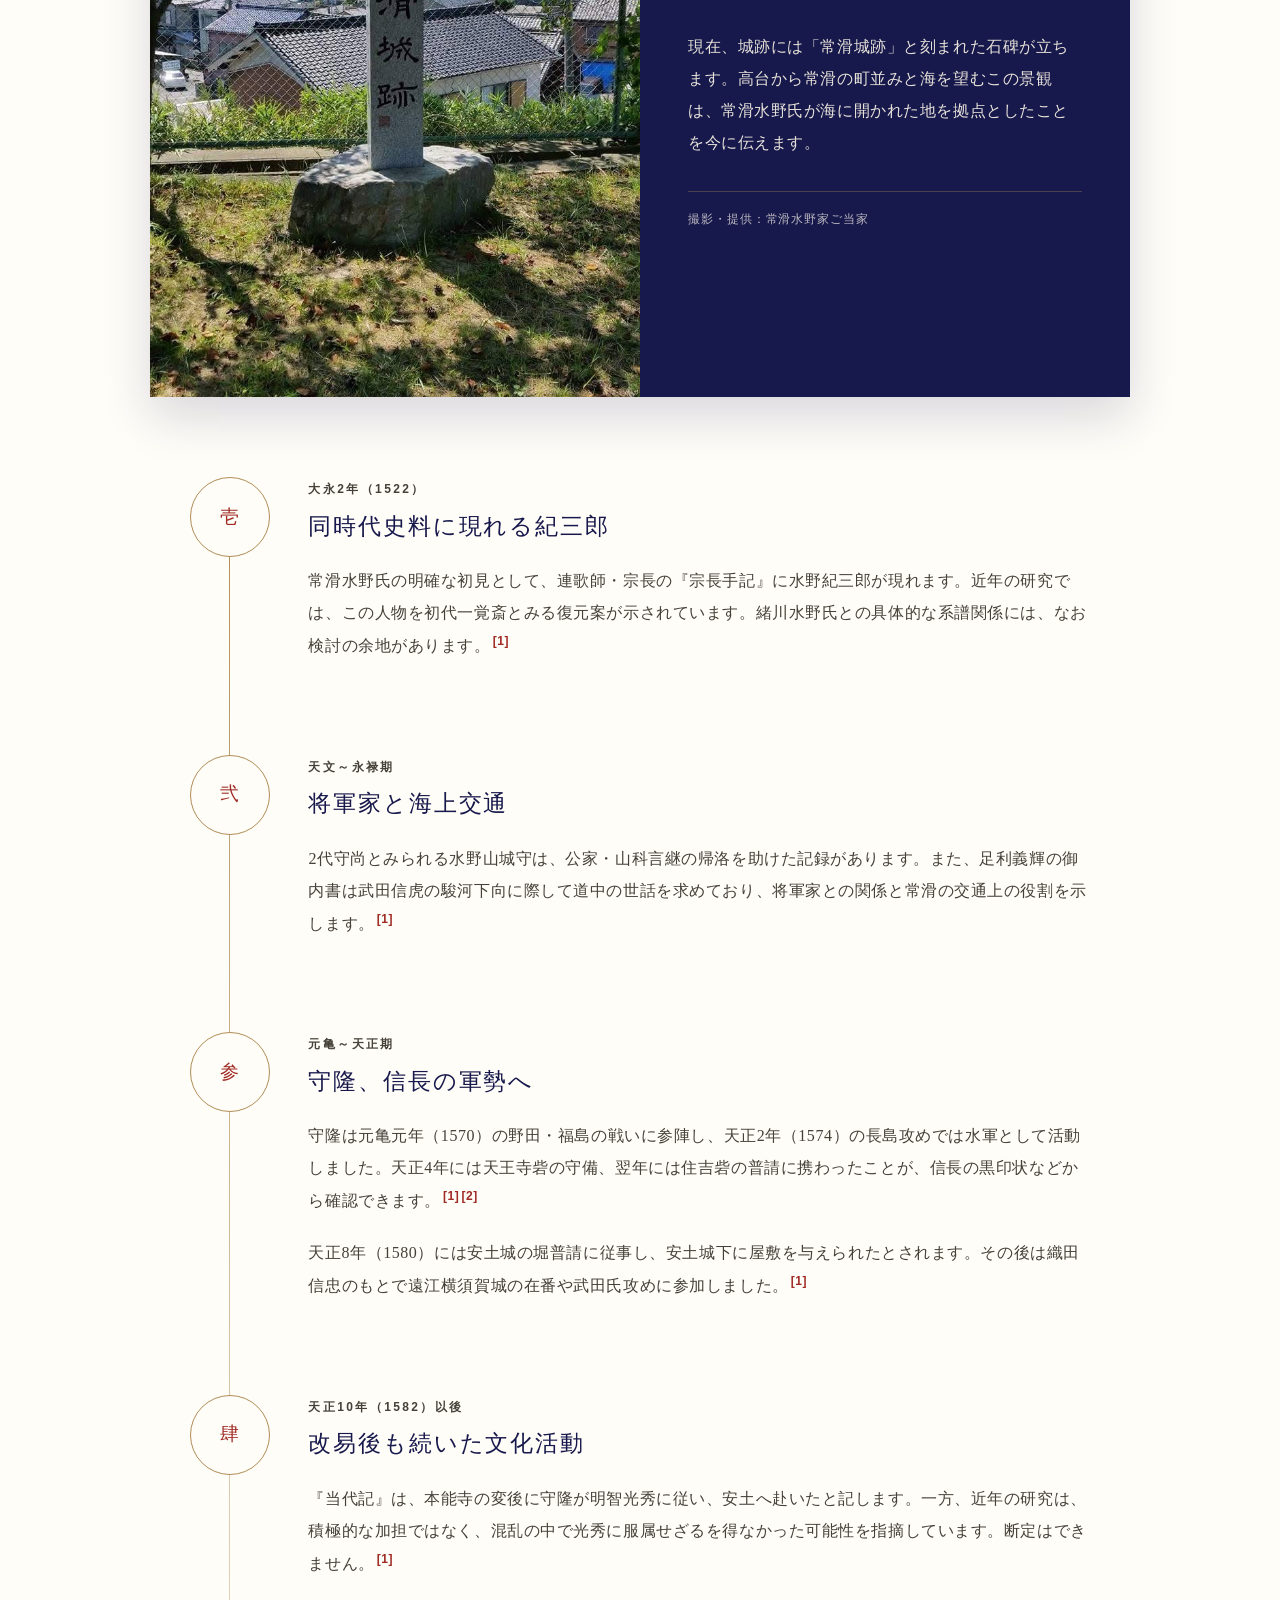
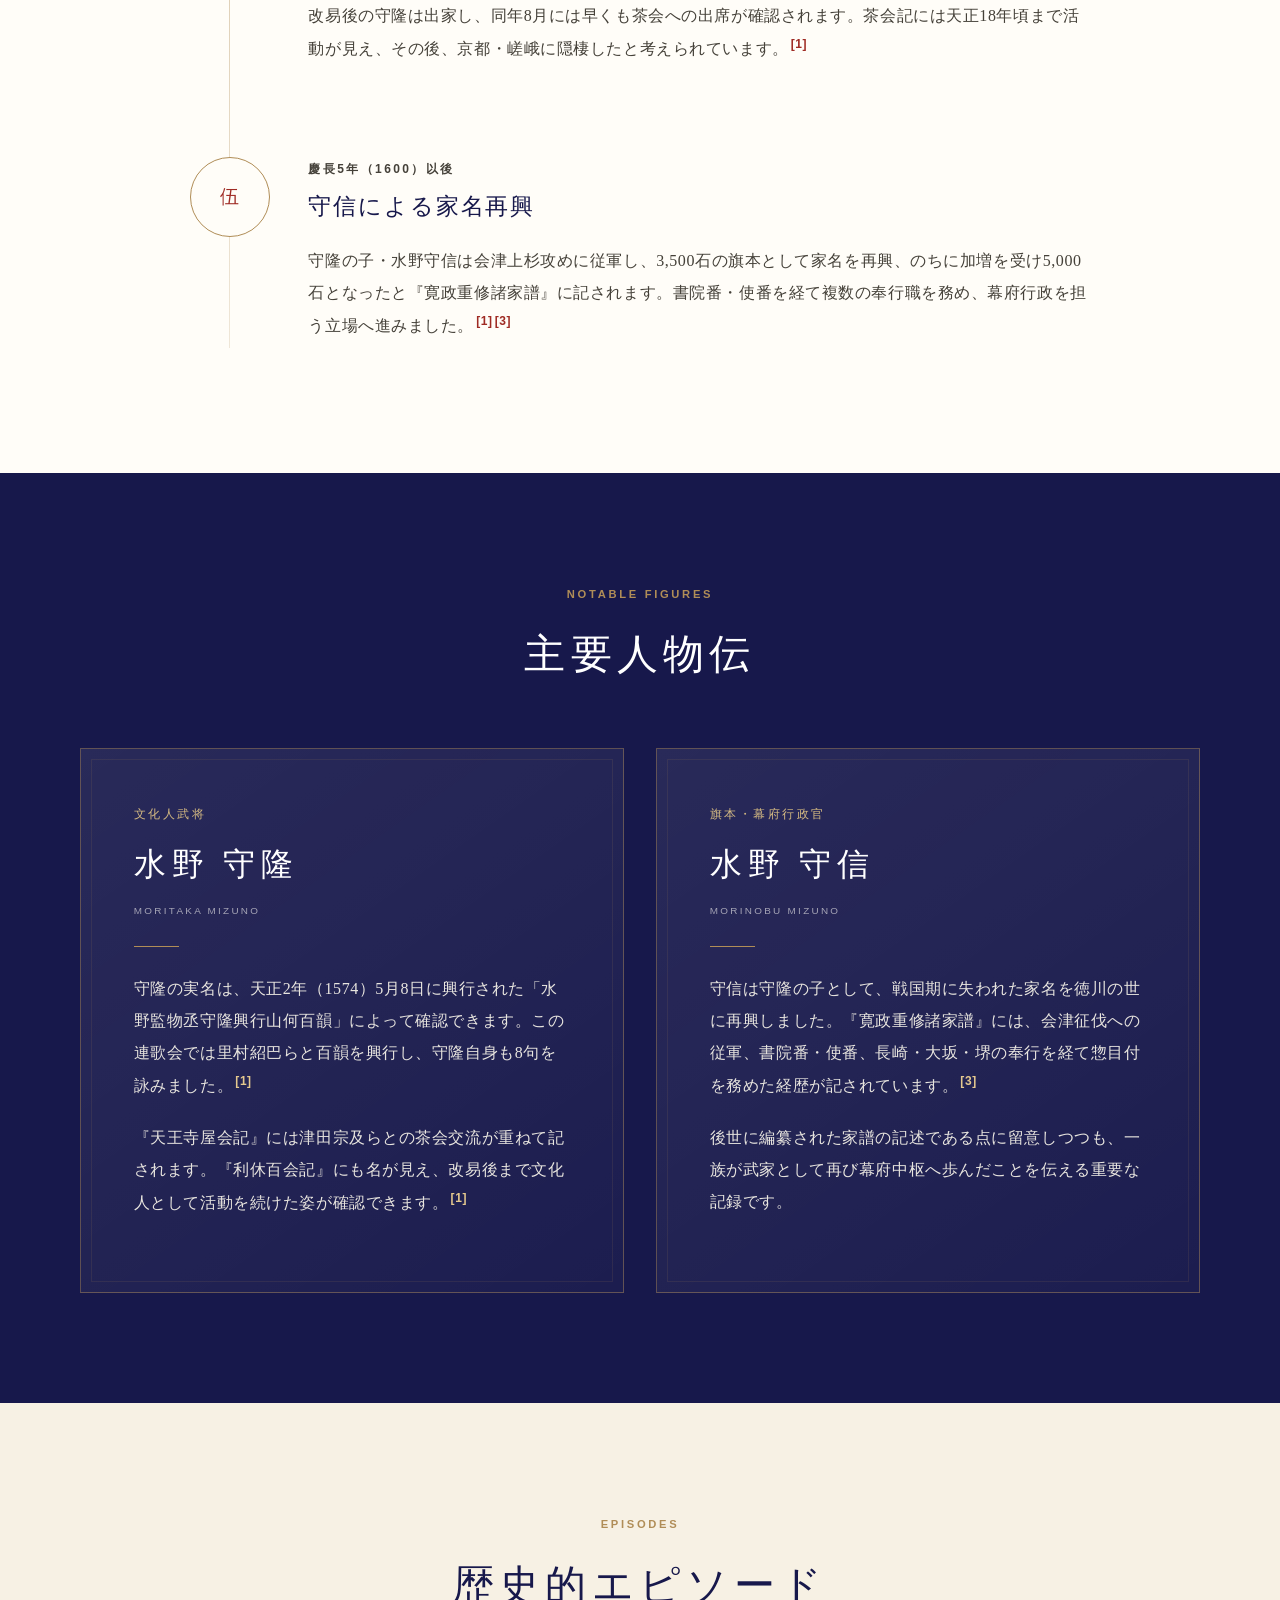
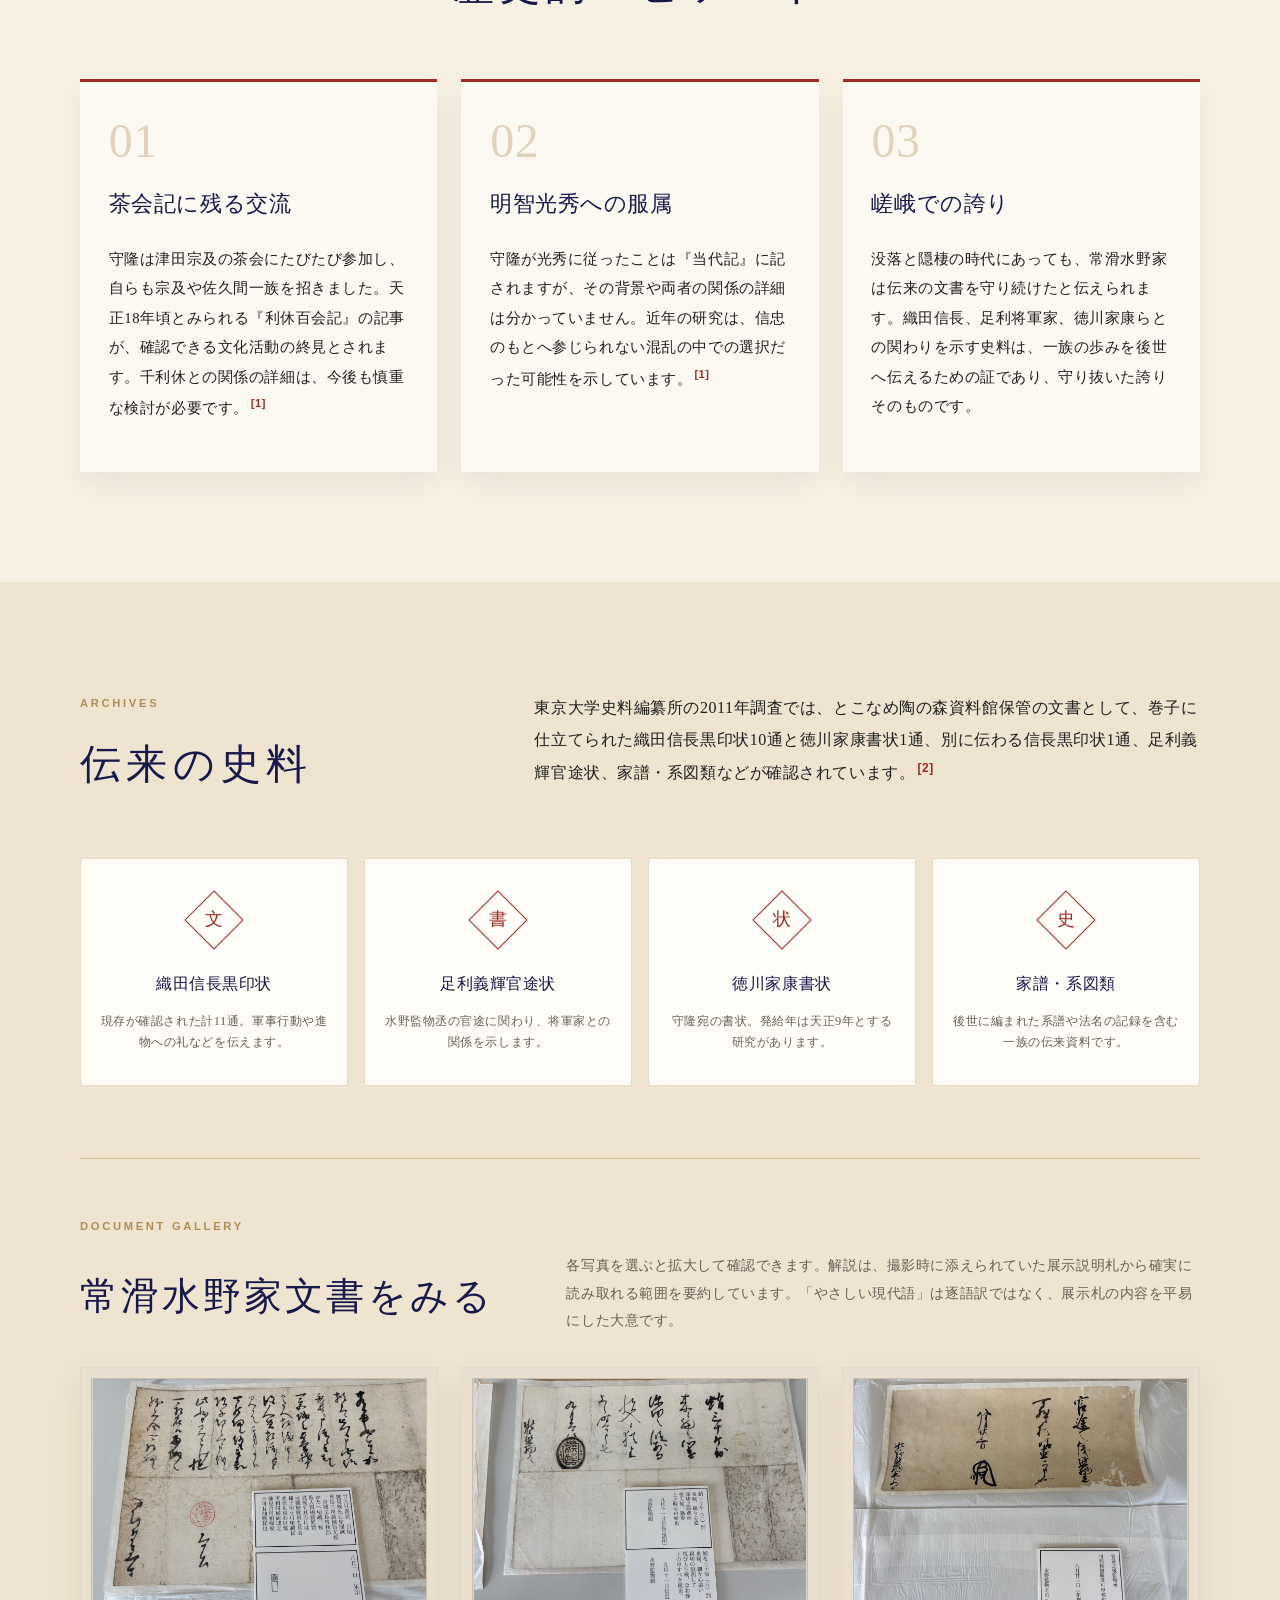
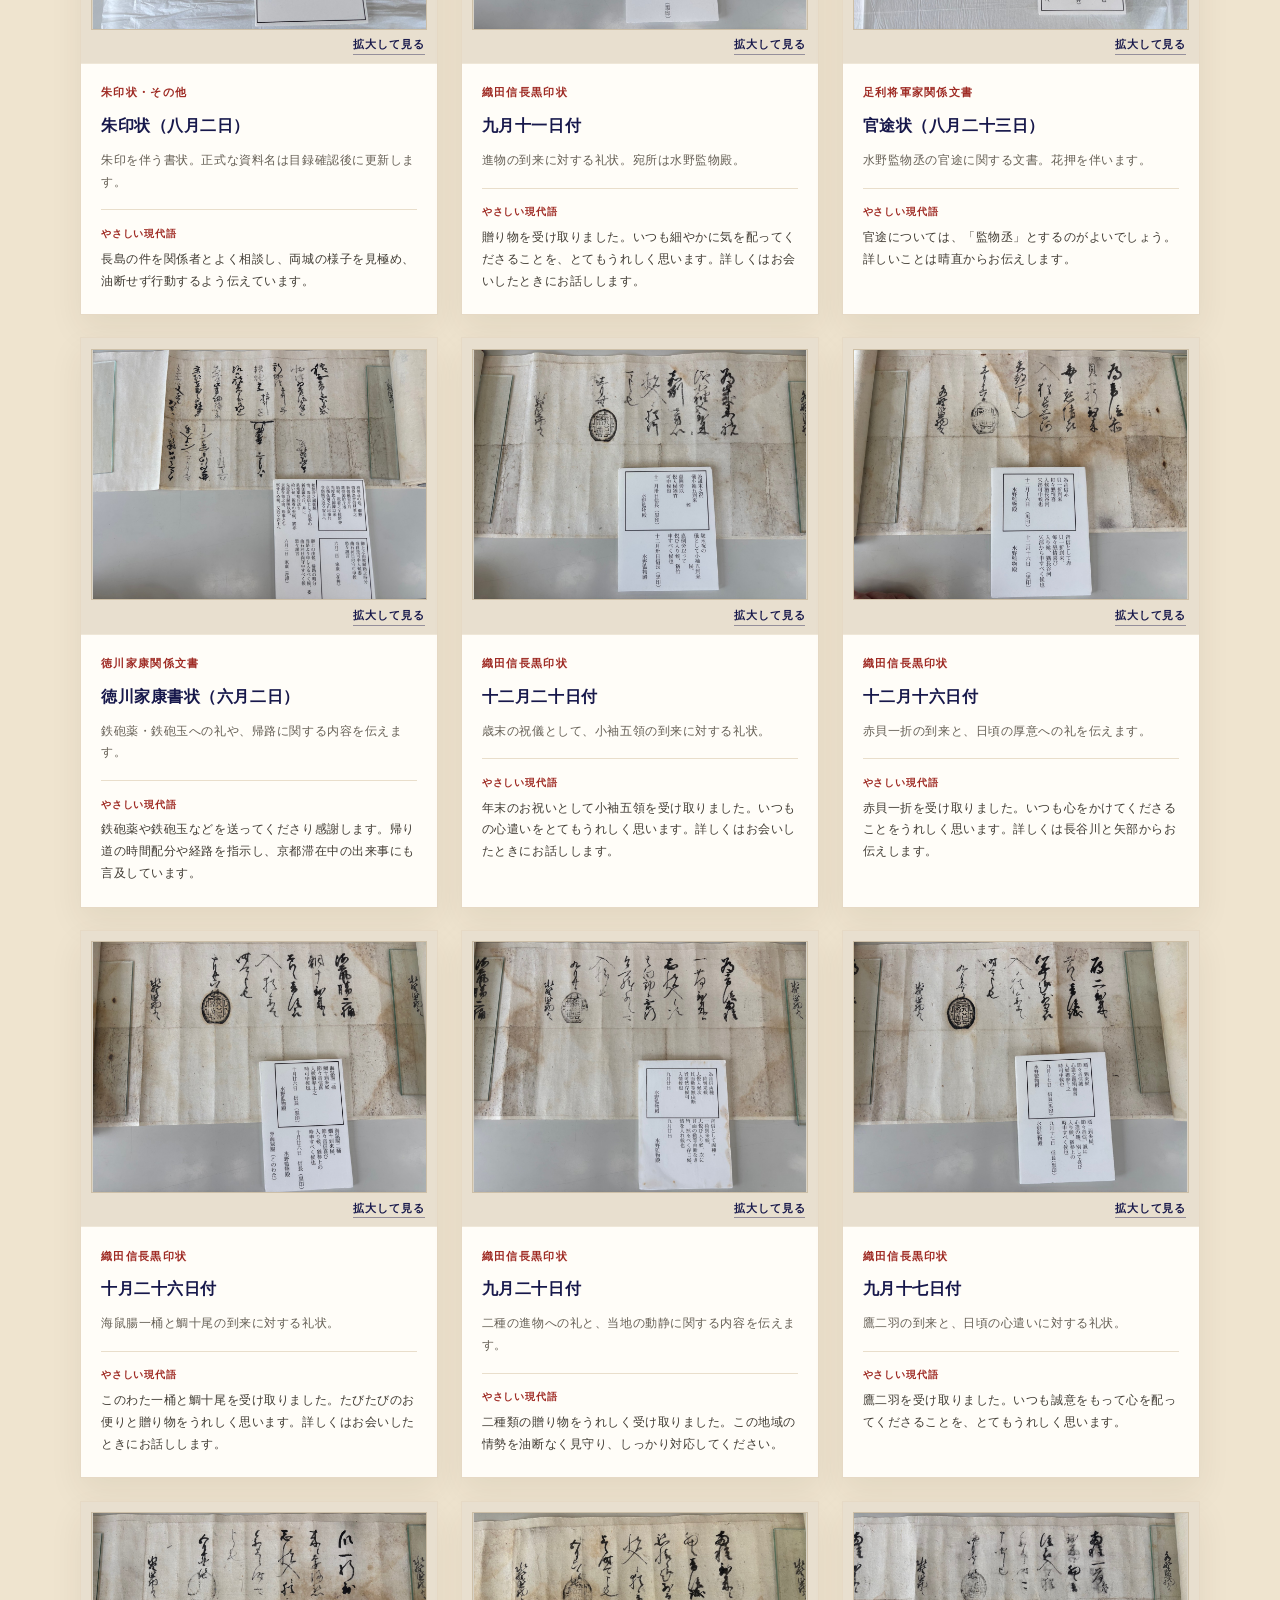
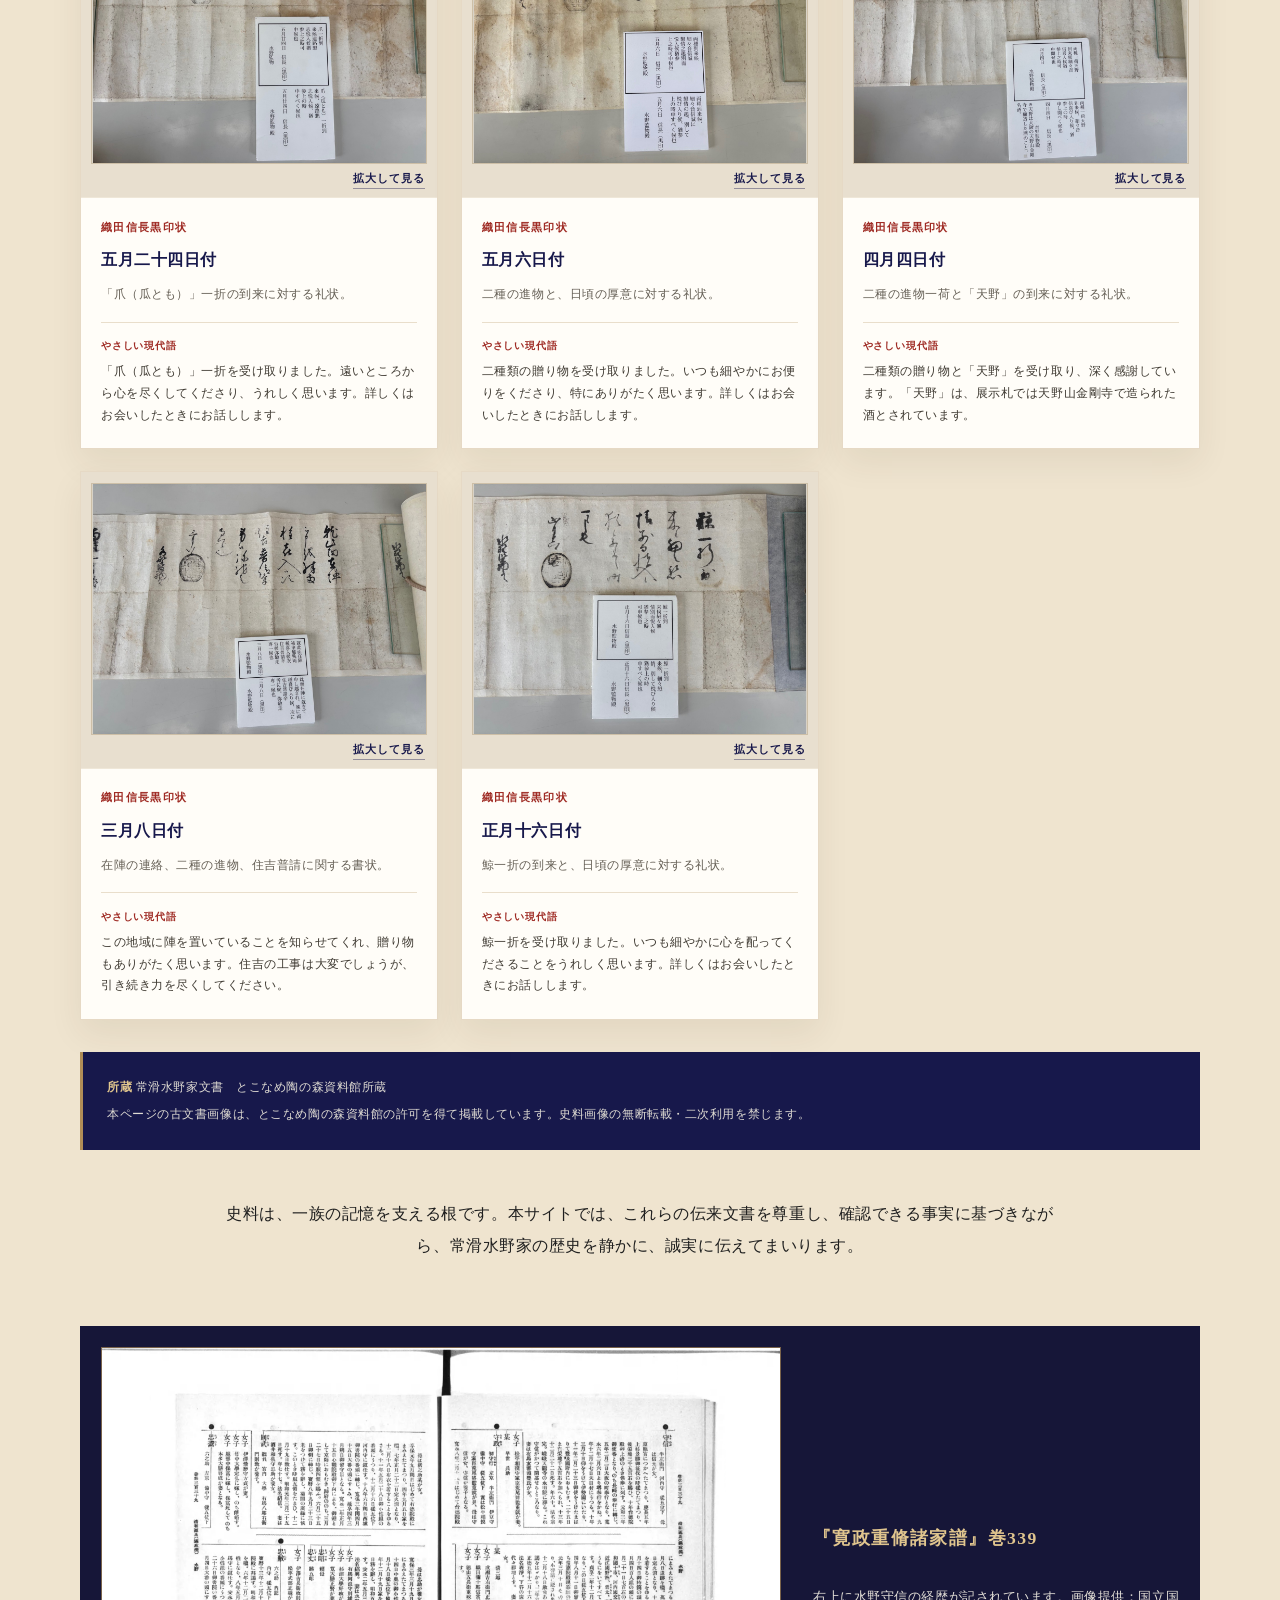
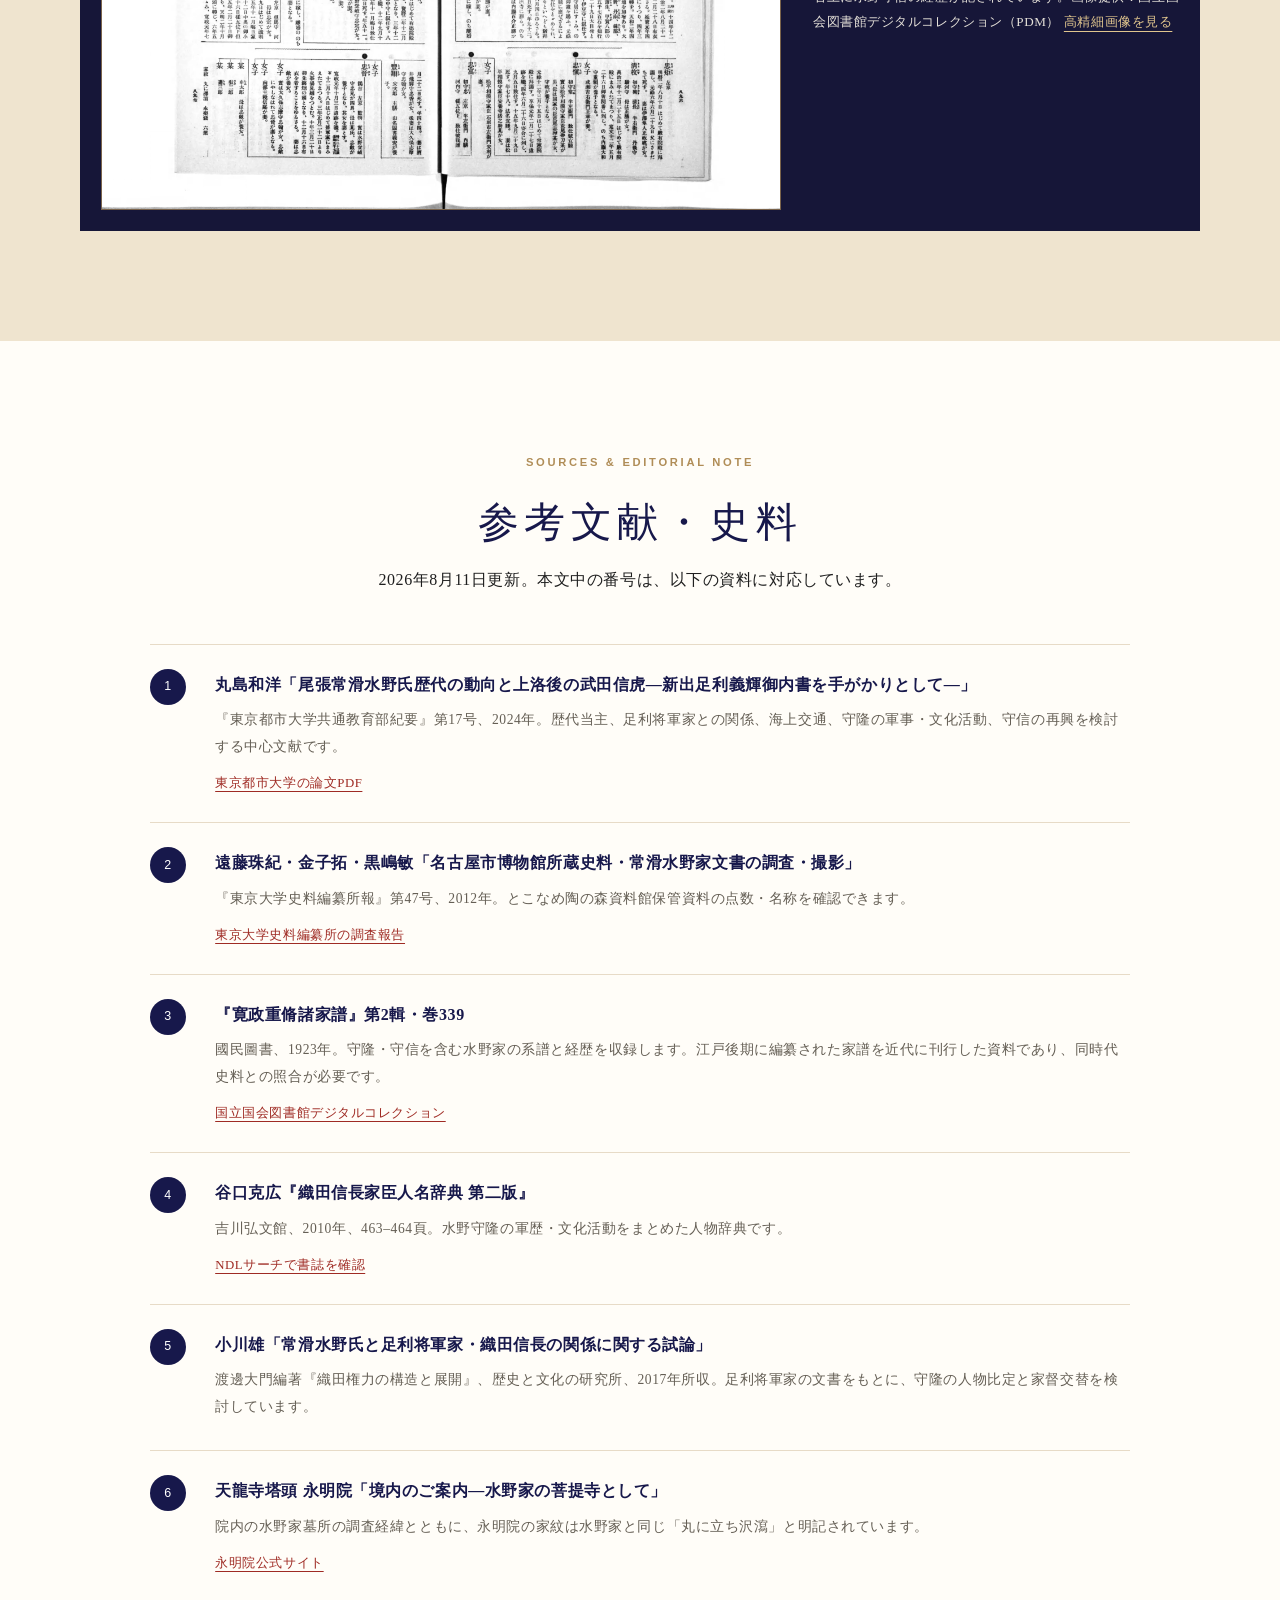
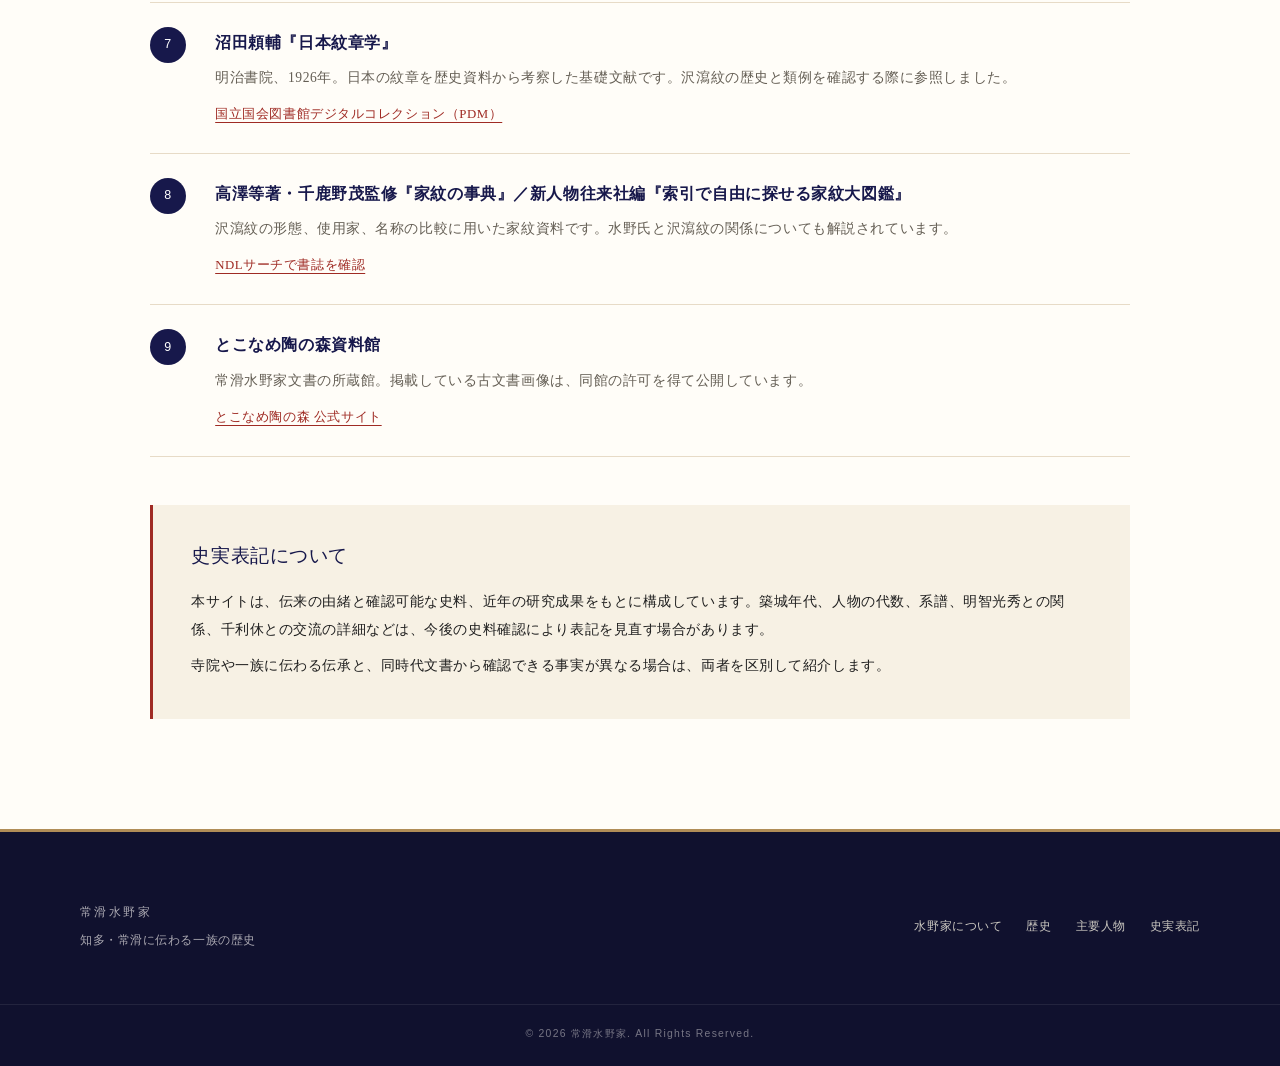
==== commit bc40664b: "古文書にやさしい現代語解説を追加" ====
--- a/index.html
+++ b/index.html
@@ -177,64 +177,64 @@
         <section class="archive-gallery" aria-labelledby="archive-gallery-title">
           <div class="archive-gallery-heading">
             <div><p class="section-kicker">DOCUMENT GALLERY</p><h3 id="archive-gallery-title">常滑水野家文書をみる</h3></div>
-            <p>各写真を選ぶと拡大して確認できます。解説は、撮影時に添えられていた展示説明札から確実に読み取れる範囲を要約しています。</p>
+            <p>各写真を選ぶと拡大して確認できます。解説は、撮影時に添えられていた展示説明札から確実に読み取れる範囲を要約しています。「やさしい現代語」は逐語訳ではなく、展示札の内容を平易にした大意です。</p>
           </div>
           <div class="archive-gallery-grid">
             <figure class="archive-gallery-item">
-              <button class="archive-gallery-button" type="button" data-title="朱印状（八月二日）" data-description="朱印を伴う八月二日付の書状。差出人などの詳細は、資料館の正式目録との照合後に追記します。" aria-label="朱印状（八月二日）を拡大表示"><img src="images/archive-01-shuinjo.jpg" alt="朱印と展示説明札が添えられた八月二日付の書状" width="1280" height="960" loading="lazy" decoding="async"><span>拡大して見る</span></button>
-              <figcaption><span>朱印状・その他</span><strong>朱印状（八月二日）</strong><p>朱印を伴う書状。正式な資料名は目録確認後に更新します。</p></figcaption>
-            </figure>
-            <figure class="archive-gallery-item">
-              <button class="archive-gallery-button" type="button" data-title="織田信長黒印状（九月十一日）" data-description="水野監物殿宛。展示説明札には、進物の到来を喜び、親切への謝意を伝える内容が示されています。" aria-label="織田信長黒印状（九月十一日）を拡大表示"><img src="images/archive-02-nobunaga-0911.jpg" alt="信長の黒印と展示説明札が添えられた九月十一日付の書状" width="1280" height="960" loading="lazy" decoding="async"><span>拡大して見る</span></button>
-              <figcaption><span>織田信長黒印状</span><strong>九月十一日付</strong><p>進物の到来に対する礼状。宛所は水野監物殿。</p></figcaption>
-            </figure>
-            <figure class="archive-gallery-item">
-              <button class="archive-gallery-button" type="button" data-title="官途状（八月二十三日）" data-description="水野監物丞の官途に関する文書。花押を伴い、展示説明札には八月二十三日付と記されています。" aria-label="官途状（八月二十三日）を拡大表示"><img src="images/archive-03-kantojo-0823.jpg" alt="花押と展示説明札が添えられた水野監物丞の官途に関する書状" width="1280" height="960" loading="lazy" decoding="async"><span>拡大して見る</span></button>
-              <figcaption><span>足利将軍家関係文書</span><strong>官途状（八月二十三日）</strong><p>水野監物丞の官途に関する文書。花押を伴います。</p></figcaption>
-            </figure>
-            <figure class="archive-gallery-item">
-              <button class="archive-gallery-button" type="button" data-title="徳川家康書状（六月二日）" data-description="展示写真には六月二日付の家康花押文書が写ります。鉄砲薬・鉄砲玉への礼や、帰路に関する内容が説明札に示されています。" aria-label="徳川家康書状（六月二日）を拡大表示"><img src="images/archive-04-ieyasu-0602.jpg" alt="徳川家康の花押文書と展示説明札" width="1280" height="960" loading="lazy" decoding="async"><span>拡大して見る</span></button>
-              <figcaption><span>徳川家康関係文書</span><strong>徳川家康書状（六月二日）</strong><p>鉄砲薬・鉄砲玉への礼や、帰路に関する内容を伝えます。</p></figcaption>
-            </figure>
-            <figure class="archive-gallery-item">
-              <button class="archive-gallery-button" type="button" data-title="織田信長黒印状（十二月二十日）" data-description="水野監物殿宛。歳末の祝儀として小袖五領が届いたことへの礼を伝える書状です。" aria-label="織田信長黒印状（十二月二十日）を拡大表示"><img src="images/archive-05-nobunaga-1220.jpg" alt="信長の黒印と展示説明札が添えられた十二月二十日付の書状" width="1280" height="960" loading="lazy" decoding="async"><span>拡大して見る</span></button>
-              <figcaption><span>織田信長黒印状</span><strong>十二月二十日付</strong><p>歳末の祝儀として、小袖五領の到来に対する礼状。</p></figcaption>
-            </figure>
-            <figure class="archive-gallery-item">
-              <button class="archive-gallery-button" type="button" data-title="織田信長黒印状（十二月十六日）" data-description="水野監物殿宛。赤貝一折の到来と、日頃の厚意への喜びを伝える書状です。" aria-label="織田信長黒印状（十二月十六日）を拡大表示"><img src="images/archive-06-nobunaga-1216.jpg" alt="信長の黒印と展示説明札が添えられた十二月十六日付の書状" width="1280" height="960" loading="lazy" decoding="async"><span>拡大して見る</span></button>
-              <figcaption><span>織田信長黒印状</span><strong>十二月十六日付</strong><p>赤貝一折の到来と、日頃の厚意への礼を伝えます。</p></figcaption>
-            </figure>
-            <figure class="archive-gallery-item">
-              <button class="archive-gallery-button" type="button" data-title="織田信長黒印状（十月二十六日）" data-description="水野監物殿宛。海鼠腸一桶と鯛十尾の到来を喜び、参上の時期について伝える書状です。" aria-label="織田信長黒印状（十月二十六日）を拡大表示"><img src="images/archive-07-nobunaga-1026.jpg" alt="信長の黒印と展示説明札が添えられた十月二十六日付の書状" width="1280" height="960" loading="lazy" decoding="async"><span>拡大して見る</span></button>
-              <figcaption><span>織田信長黒印状</span><strong>十月二十六日付</strong><p>海鼠腸一桶と鯛十尾の到来に対する礼状。</p></figcaption>
-            </figure>
-            <figure class="archive-gallery-item">
-              <button class="archive-gallery-button" type="button" data-title="織田信長黒印状（九月二十日）" data-description="水野監物殿宛。二種の進物一荷の到来を喜び、当地の動静を油断なく見届けるよう伝える書状です。" aria-label="織田信長黒印状（九月二十日）を拡大表示"><img src="images/archive-08-nobunaga-0920.jpg" alt="信長の黒印と展示説明札が添えられた九月二十日付の書状" width="1280" height="960" loading="lazy" decoding="async"><span>拡大して見る</span></button>
-              <figcaption><span>織田信長黒印状</span><strong>九月二十日付</strong><p>二種の進物への礼と、当地の動静に関する内容を伝えます。</p></figcaption>
-            </figure>
-            <figure class="archive-gallery-item">
-              <button class="archive-gallery-button" type="button" data-title="織田信長黒印状（九月十七日）" data-description="水野監物殿宛。鷹二羽の到来を喜び、日頃の誠意と心遣いへの謝意を伝える書状です。" aria-label="織田信長黒印状（九月十七日）を拡大表示"><img src="images/archive-09-nobunaga-0917.jpg" alt="信長の黒印と展示説明札が添えられた九月十七日付の書状" width="1280" height="960" loading="lazy" decoding="async"><span>拡大して見る</span></button>
-              <figcaption><span>織田信長黒印状</span><strong>九月十七日付</strong><p>鷹二羽の到来と、日頃の心遣いに対する礼状。</p></figcaption>
-            </figure>
-            <figure class="archive-gallery-item">
-              <button class="archive-gallery-button" type="button" data-title="織田信長黒印状（五月二十四日）" data-description="水野監物殿宛。瓜一折の到来を喜び、参上の時期について伝える書状です。" aria-label="織田信長黒印状（五月二十四日）を拡大表示"><img src="images/archive-10-nobunaga-0524.jpg" alt="信長の黒印と展示説明札が添えられた五月二十四日付の書状" width="1280" height="960" loading="lazy" decoding="async"><span>拡大して見る</span></button>
-              <figcaption><span>織田信長黒印状</span><strong>五月二十四日付</strong><p>瓜一折の到来に対する礼状。</p></figcaption>
-            </figure>
-            <figure class="archive-gallery-item">
-              <button class="archive-gallery-button" type="button" data-title="織田信長黒印状（五月六日）" data-description="水野監物殿宛。二種の進物の到来と日頃の細やかな音信・厚意を喜び、参上の時に伝える旨を記した書状です。" aria-label="織田信長黒印状（五月六日）を拡大表示"><img src="images/archive-11-nobunaga-0506.jpg" alt="信長の黒印と展示説明札が添えられた五月六日付の書状" width="1280" height="960" loading="lazy" decoding="async"><span>拡大して見る</span></button>
-              <figcaption><span>織田信長黒印状</span><strong>五月六日付</strong><p>二種の進物と、日頃の厚意に対する礼状。</p></figcaption>
-            </figure>
-            <figure class="archive-gallery-item">
-              <button class="archive-gallery-button" type="button" data-title="織田信長黒印状（四月四日）" data-description="水野監物殿宛。二種の進物一荷と「天野」の到来を喜び、参上の時に伝える旨を記した書状です。展示説明札は「天野」を天野山金剛寺で醸造された酒と注記しています。" aria-label="織田信長黒印状（四月四日）を拡大表示"><img src="images/archive-12-nobunaga-0404.jpg" alt="信長の黒印と展示説明札が添えられた四月四日付の書状" width="1280" height="960" loading="lazy" decoding="async"><span>拡大して見る</span></button>
-              <figcaption><span>織田信長黒印状</span><strong>四月四日付</strong><p>二種の進物一荷と「天野」の到来に対する礼状。</p></figcaption>
-            </figure>
-            <figure class="archive-gallery-item">
-              <button class="archive-gallery-button" type="button" data-title="織田信長黒印状（三月八日）" data-description="水野監物殿宛。当地での在陣についての連絡と二種の進物を喜び、住吉普請の労をねぎらう書状です。" aria-label="織田信長黒印状（三月八日）を拡大表示"><img src="images/archive-13-nobunaga-0308.jpg" alt="信長の黒印と展示説明札が添えられた三月八日付の書状" width="1280" height="960" loading="lazy" decoding="async"><span>拡大して見る</span></button>
-              <figcaption><span>織田信長黒印状</span><strong>三月八日付</strong><p>在陣の連絡、二種の進物、住吉普請に関する書状。</p></figcaption>
-            </figure>
-            <figure class="archive-gallery-item">
-              <button class="archive-gallery-button" type="button" data-title="織田信長黒印状（正月十六日）" data-description="水野監物殿宛。鯨一折の到来と細やかな厚意を喜び、参上の時に伝える旨を記した書状です。" aria-label="織田信長黒印状（正月十六日）を拡大表示"><img src="images/archive-14-nobunaga-0116.jpg" alt="信長の黒印と展示説明札が添えられた正月十六日付の書状" width="1280" height="960" loading="lazy" decoding="async"><span>拡大して見る</span></button>
-              <figcaption><span>織田信長黒印状</span><strong>正月十六日付</strong><p>鯨一折の到来と、日頃の厚意に対する礼状。</p></figcaption>
+              <button class="archive-gallery-button" type="button" data-title="朱印状（八月二日）" data-description="朱印を伴う八月二日付の書状。差出人などの詳細は、資料館の正式目録との照合後に追記します。" data-modern="先に知らせた「長島の件」について関係者とよく相談し、両城の様子を見極めて、油断せずに行動するよう伝えています。※展示札から読み取れる大意です。" aria-label="朱印状（八月二日）を拡大表示"><img src="images/archive-01-shuinjo.jpg" alt="朱印と展示説明札が添えられた八月二日付の書状" width="1280" height="960" loading="lazy" decoding="async"><span>拡大して見る</span></button>
+              <figcaption><span>朱印状・その他</span><strong>朱印状（八月二日）</strong><p>朱印を伴う書状。正式な資料名は目録確認後に更新します。</p><p class="archive-modern"><span>やさしい現代語</span>長島の件を関係者とよく相談し、両城の様子を見極め、油断せず行動するよう伝えています。</p></figcaption>
+            </figure>
+            <figure class="archive-gallery-item">
+              <button class="archive-gallery-button" type="button" data-title="織田信長黒印状（九月十一日）" data-description="水野監物殿宛。展示説明札には、進物の到来を喜び、親切への謝意を伝える内容が示されています。" data-modern="送っていただいた品を受け取りました。いつも細やかに気を配ってくださることを、ことのほかうれしく思います。詳しいことは、お会いしたときにお話しします。" aria-label="織田信長黒印状（九月十一日）を拡大表示"><img src="images/archive-02-nobunaga-0911.jpg" alt="信長の黒印と展示説明札が添えられた九月十一日付の書状" width="1280" height="960" loading="lazy" decoding="async"><span>拡大して見る</span></button>
+              <figcaption><span>織田信長黒印状</span><strong>九月十一日付</strong><p>進物の到来に対する礼状。宛所は水野監物殿。</p><p class="archive-modern"><span>やさしい現代語</span>贈り物を受け取りました。いつも細やかに気を配ってくださることを、とてもうれしく思います。詳しくはお会いしたときにお話しします。</p></figcaption>
+            </figure>
+            <figure class="archive-gallery-item">
+              <button class="archive-gallery-button" type="button" data-title="官途状（八月二十三日）" data-description="水野監物丞の官途に関する文書。花押を伴い、展示説明札には八月二十三日付と記されています。" data-modern="官途については、「監物丞」とするのがよいでしょう。詳しいことは晴直からお伝えします。" aria-label="官途状（八月二十三日）を拡大表示"><img src="images/archive-03-kantojo-0823.jpg" alt="花押と展示説明札が添えられた水野監物丞の官途に関する書状" width="1280" height="960" loading="lazy" decoding="async"><span>拡大して見る</span></button>
+              <figcaption><span>足利将軍家関係文書</span><strong>官途状（八月二十三日）</strong><p>水野監物丞の官途に関する文書。花押を伴います。</p><p class="archive-modern"><span>やさしい現代語</span>官途については、「監物丞」とするのがよいでしょう。詳しいことは晴直からお伝えします。</p></figcaption>
+            </figure>
+            <figure class="archive-gallery-item">
+              <button class="archive-gallery-button" type="button" data-title="徳川家康書状（六月二日）" data-description="展示写真には六月二日付の家康花押文書が写ります。鉄砲薬・鉄砲玉への礼や、帰路に関する内容が説明札に示されています。" data-modern="しばらく連絡していなかったところ、鉄砲薬や鉄砲玉などを送ってくださり感謝します。帰り道の時間配分や経路についても指示し、京都滞在中の出来事にも言及しています。" aria-label="徳川家康書状（六月二日）を拡大表示"><img src="images/archive-04-ieyasu-0602.jpg" alt="徳川家康の花押文書と展示説明札" width="1280" height="960" loading="lazy" decoding="async"><span>拡大して見る</span></button>
+              <figcaption><span>徳川家康関係文書</span><strong>徳川家康書状（六月二日）</strong><p>鉄砲薬・鉄砲玉への礼や、帰路に関する内容を伝えます。</p><p class="archive-modern"><span>やさしい現代語</span>鉄砲薬や鉄砲玉などを送ってくださり感謝します。帰り道の時間配分や経路を指示し、京都滞在中の出来事にも言及しています。</p></figcaption>
+            </figure>
+            <figure class="archive-gallery-item">
+              <button class="archive-gallery-button" type="button" data-title="織田信長黒印状（十二月二十日）" data-description="水野監物殿宛。歳末の祝儀として小袖五領が届いたことへの礼を伝える書状です。" data-modern="年末のお祝いとして小袖五領を受け取りました。いつものように気を配ってくださり、とてもうれしく思います。詳しくはお会いしたときにお話しします。" aria-label="織田信長黒印状（十二月二十日）を拡大表示"><img src="images/archive-05-nobunaga-1220.jpg" alt="信長の黒印と展示説明札が添えられた十二月二十日付の書状" width="1280" height="960" loading="lazy" decoding="async"><span>拡大して見る</span></button>
+              <figcaption><span>織田信長黒印状</span><strong>十二月二十日付</strong><p>歳末の祝儀として、小袖五領の到来に対する礼状。</p><p class="archive-modern"><span>やさしい現代語</span>年末のお祝いとして小袖五領を受け取りました。いつもの心遣いをとてもうれしく思います。詳しくはお会いしたときにお話しします。</p></figcaption>
+            </figure>
+            <figure class="archive-gallery-item">
+              <button class="archive-gallery-button" type="button" data-title="織田信長黒印状（十二月十六日）" data-description="水野監物殿宛。赤貝一折の到来と、日頃の厚意への喜びを伝える書状です。" data-modern="赤貝一折を受け取りました。いつも親しく心をかけてくださることをうれしく思います。詳しいことは長谷川と矢部からお伝えします。" aria-label="織田信長黒印状（十二月十六日）を拡大表示"><img src="images/archive-06-nobunaga-1216.jpg" alt="信長の黒印と展示説明札が添えられた十二月十六日付の書状" width="1280" height="960" loading="lazy" decoding="async"><span>拡大して見る</span></button>
+              <figcaption><span>織田信長黒印状</span><strong>十二月十六日付</strong><p>赤貝一折の到来と、日頃の厚意への礼を伝えます。</p><p class="archive-modern"><span>やさしい現代語</span>赤貝一折を受け取りました。いつも心をかけてくださることをうれしく思います。詳しくは長谷川と矢部からお伝えします。</p></figcaption>
+            </figure>
+            <figure class="archive-gallery-item">
+              <button class="archive-gallery-button" type="button" data-title="織田信長黒印状（十月二十六日）" data-description="水野監物殿宛。海鼠腸一桶と鯛十尾の到来を喜び、参上の時期について伝える書状です。" data-modern="このわた一桶と鯛十尾を受け取りました。たびたび便りと贈り物をいただき、うれしく思います。詳しくはお会いしたときにお話しします。" aria-label="織田信長黒印状（十月二十六日）を拡大表示"><img src="images/archive-07-nobunaga-1026.jpg" alt="信長の黒印と展示説明札が添えられた十月二十六日付の書状" width="1280" height="960" loading="lazy" decoding="async"><span>拡大して見る</span></button>
+              <figcaption><span>織田信長黒印状</span><strong>十月二十六日付</strong><p>海鼠腸一桶と鯛十尾の到来に対する礼状。</p><p class="archive-modern"><span>やさしい現代語</span>このわた一桶と鯛十尾を受け取りました。たびたびのお便りと贈り物をうれしく思います。詳しくはお会いしたときにお話しします。</p></figcaption>
+            </figure>
+            <figure class="archive-gallery-item">
+              <button class="archive-gallery-button" type="button" data-title="織田信長黒印状（九月二十日）" data-description="水野監物殿宛。二種の進物一荷の到来を喜び、当地の動静を油断なく見届けるよう伝える書状です。" data-modern="二種類の贈り物一荷を受け取り、うれしく思います。この地域の情勢を油断なく見守り、しっかり対応してください。" aria-label="織田信長黒印状（九月二十日）を拡大表示"><img src="images/archive-08-nobunaga-0920.jpg" alt="信長の黒印と展示説明札が添えられた九月二十日付の書状" width="1280" height="960" loading="lazy" decoding="async"><span>拡大して見る</span></button>
+              <figcaption><span>織田信長黒印状</span><strong>九月二十日付</strong><p>二種の進物への礼と、当地の動静に関する内容を伝えます。</p><p class="archive-modern"><span>やさしい現代語</span>二種類の贈り物をうれしく受け取りました。この地域の情勢を油断なく見守り、しっかり対応してください。</p></figcaption>
+            </figure>
+            <figure class="archive-gallery-item">
+              <button class="archive-gallery-button" type="button" data-title="織田信長黒印状（九月十七日）" data-description="水野監物殿宛。鷹二羽の到来を喜び、日頃の誠意と心遣いへの謝意を伝える書状です。" data-modern="鷹二羽を受け取りました。いつも誠意をもって心を配ってくださることを、ことのほかうれしく思います。詳しくはお会いしたときにお話しします。" aria-label="織田信長黒印状（九月十七日）を拡大表示"><img src="images/archive-09-nobunaga-0917.jpg" alt="信長の黒印と展示説明札が添えられた九月十七日付の書状" width="1280" height="960" loading="lazy" decoding="async"><span>拡大して見る</span></button>
+              <figcaption><span>織田信長黒印状</span><strong>九月十七日付</strong><p>鷹二羽の到来と、日頃の心遣いに対する礼状。</p><p class="archive-modern"><span>やさしい現代語</span>鷹二羽を受け取りました。いつも誠意をもって心を配ってくださることを、とてもうれしく思います。</p></figcaption>
+            </figure>
+            <figure class="archive-gallery-item">
+              <button class="archive-gallery-button" type="button" data-title="織田信長黒印状（五月二十四日）" data-description="水野監物殿宛。「爪（瓜とも）」一折の到来を喜び、参上の時期について伝える書状です。" data-modern="「爪（瓜とも）」一折を受け取りました。遠い道のりにもかかわらず心を尽くしてくださり、うれしく思います。詳しくはお会いしたときにお話しします。" aria-label="織田信長黒印状（五月二十四日）を拡大表示"><img src="images/archive-10-nobunaga-0524.jpg" alt="信長の黒印と展示説明札が添えられた五月二十四日付の書状" width="1280" height="960" loading="lazy" decoding="async"><span>拡大して見る</span></button>
+              <figcaption><span>織田信長黒印状</span><strong>五月二十四日付</strong><p>「爪（瓜とも）」一折の到来に対する礼状。</p><p class="archive-modern"><span>やさしい現代語</span>「爪（瓜とも）」一折を受け取りました。遠いところから心を尽くしてくださり、うれしく思います。詳しくはお会いしたときにお話しします。</p></figcaption>
+            </figure>
+            <figure class="archive-gallery-item">
+              <button class="archive-gallery-button" type="button" data-title="織田信長黒印状（五月六日）" data-description="水野監物殿宛。二種の進物の到来と日頃の細やかな音信・厚意を喜び、参上の時に伝える旨を記した書状です。" data-modern="二種類の贈り物を受け取りました。いつも細やかに便りをくださり、特にありがたく思います。詳しくはお会いしたときにお話しします。" aria-label="織田信長黒印状（五月六日）を拡大表示"><img src="images/archive-11-nobunaga-0506.jpg" alt="信長の黒印と展示説明札が添えられた五月六日付の書状" width="1280" height="960" loading="lazy" decoding="async"><span>拡大して見る</span></button>
+              <figcaption><span>織田信長黒印状</span><strong>五月六日付</strong><p>二種の進物と、日頃の厚意に対する礼状。</p><p class="archive-modern"><span>やさしい現代語</span>二種類の贈り物を受け取りました。いつも細やかにお便りをくださり、特にありがたく思います。詳しくはお会いしたときにお話しします。</p></figcaption>
+            </figure>
+            <figure class="archive-gallery-item">
+              <button class="archive-gallery-button" type="button" data-title="織田信長黒印状（四月四日）" data-description="水野監物殿宛。二種の進物一荷と「天野」の到来を喜び、参上の時に伝える旨を記した書状です。展示説明札は「天野」を天野山金剛寺で醸造された酒と注記しています。" data-modern="二種類の贈り物一荷と「天野」を受け取りました。いつもの厚意を深くありがたく思います。詳しくはお会いしたときにお話しします。「天野」は展示札では天野山金剛寺の酒とされています。" aria-label="織田信長黒印状（四月四日）を拡大表示"><img src="images/archive-12-nobunaga-0404.jpg" alt="信長の黒印と展示説明札が添えられた四月四日付の書状" width="1280" height="960" loading="lazy" decoding="async"><span>拡大して見る</span></button>
+              <figcaption><span>織田信長黒印状</span><strong>四月四日付</strong><p>二種の進物一荷と「天野」の到来に対する礼状。</p><p class="archive-modern"><span>やさしい現代語</span>二種類の贈り物と「天野」を受け取り、深く感謝しています。「天野」は、展示札では天野山金剛寺で造られた酒とされています。</p></figcaption>
+            </figure>
+            <figure class="archive-gallery-item">
+              <button class="archive-gallery-button" type="button" data-title="織田信長黒印状（三月八日）" data-description="水野監物殿宛。当地での在陣についての連絡と二種の進物を喜び、住吉普請の労をねぎらう書状です。" data-modern="この地域に陣を置いていることを知らせてくれ、また二種類の贈り物もありがたく思います。住吉の工事は大変でしょうが、引き続き力を尽くしてください。" aria-label="織田信長黒印状（三月八日）を拡大表示"><img src="images/archive-13-nobunaga-0308.jpg" alt="信長の黒印と展示説明札が添えられた三月八日付の書状" width="1280" height="960" loading="lazy" decoding="async"><span>拡大して見る</span></button>
+              <figcaption><span>織田信長黒印状</span><strong>三月八日付</strong><p>在陣の連絡、二種の進物、住吉普請に関する書状。</p><p class="archive-modern"><span>やさしい現代語</span>この地域に陣を置いていることを知らせてくれ、贈り物もありがたく思います。住吉の工事は大変でしょうが、引き続き力を尽くしてください。</p></figcaption>
+            </figure>
+            <figure class="archive-gallery-item">
+              <button class="archive-gallery-button" type="button" data-title="織田信長黒印状（正月十六日）" data-description="水野監物殿宛。鯨一折の到来と細やかな厚意を喜び、参上の時に伝える旨を記した書状です。" data-modern="鯨一折を受け取りました。いつも細やかに心を配ってくださることをうれしく思います。詳しくはお会いしたときにお話しします。" aria-label="織田信長黒印状（正月十六日）を拡大表示"><img src="images/archive-14-nobunaga-0116.jpg" alt="信長の黒印と展示説明札が添えられた正月十六日付の書状" width="1280" height="960" loading="lazy" decoding="async"><span>拡大して見る</span></button>
+              <figcaption><span>織田信長黒印状</span><strong>正月十六日付</strong><p>鯨一折の到来と、日頃の厚意に対する礼状。</p><p class="archive-modern"><span>やさしい現代語</span>鯨一折を受け取りました。いつも細やかに心を配ってくださることをうれしく思います。詳しくはお会いしたときにお話しします。</p></figcaption>
             </figure>
           </div>
           <div class="archive-credit"><p><strong>所蔵</strong> 常滑水野家文書　とこなめ陶の森資料館所蔵</p><p>本ページの古文書画像は、とこなめ陶の森資料館の許可を得て掲載しています。史料画像の無断転載・二次利用を禁じます。</p></div>
@@ -275,7 +275,7 @@
   </footer>
   <dialog class="archive-dialog" id="archive-dialog" aria-labelledby="archive-dialog-title">
     <button class="archive-dialog-close" type="button" aria-label="拡大表示を閉じる">×</button>
-    <div class="archive-dialog-content"><div class="archive-zoom-pane"><img id="archive-dialog-image" alt="" aria-describedby="archive-zoom-hint"><span class="archive-zoom-hint" id="archive-zoom-hint">画像上でマウスを動かすと拡大できます</span></div><div><h3 id="archive-dialog-title"></h3><p id="archive-dialog-description"></p><p class="archive-dialog-credit">常滑水野家文書　とこなめ陶の森資料館所蔵<br>画像は許可を得て掲載しています。無断転載・二次利用を禁じます。</p></div></div>
+    <div class="archive-dialog-content"><div class="archive-zoom-pane"><img id="archive-dialog-image" alt="" aria-describedby="archive-zoom-hint"><span class="archive-zoom-hint" id="archive-zoom-hint">画像上でマウスを動かすと拡大できます</span></div><div><h3 id="archive-dialog-title"></h3><p id="archive-dialog-description"></p><div class="archive-dialog-modern"><span>やさしい現代語</span><p id="archive-dialog-modern"></p></div><p class="archive-dialog-credit">常滑水野家文書　とこなめ陶の森資料館所蔵<br>画像は許可を得て掲載しています。無断転載・二次利用を禁じます。</p></div></div>
   </dialog>
 </body>
 </html>
--- a/styles.css
+++ b/styles.css
@@ -33,3 +33,5 @@
 .archive-zoom-pane{position:relative;display:grid;place-items:center;overflow:hidden;background:#e8e3d9;cursor:zoom-in;touch-action:pan-y pinch-zoom}.archive-zoom-pane img{display:block;width:100%;max-height:calc(100vh - 90px);object-fit:contain;transform:scale(1);transform-origin:var(--zoom-x,50%) var(--zoom-y,50%);transition:transform .18s ease}.archive-zoom-hint{display:none;position:absolute;left:.8rem;bottom:.8rem;padding:.45rem .65rem;color:#fff;background:rgba(18,19,47,.86);font-family:var(--sans);font-size:.65rem;letter-spacing:.04em;pointer-events:none;transition:opacity .15s ease}
 @media(hover:hover) and (pointer:fine){.archive-zoom-hint{display:block}.archive-zoom-pane.is-zoomed img{transform:scale(2);transition:none}.archive-zoom-pane.is-zoomed .archive-zoom-hint{opacity:0}}
 @media(max-width:650px){.hero h1 span::before{flex-basis:1.8em}.archive-zoom-pane img{max-height:55vh}}
+.archive-gallery-item figcaption .archive-modern{margin-top:1rem;padding-top:.9rem;color:#3f3a32;border-top:1px solid rgba(176,141,87,.28)}.archive-modern>span{display:block;margin-bottom:.35rem;color:var(--red);font-family:var(--sans);font-size:.65rem;font-weight:700;letter-spacing:.08em}
+.archive-dialog-modern{margin:1.2rem 0;padding:1rem 1.1rem;color:#25231f;background:#f2ead9;border-left:3px solid var(--gold)}.archive-dialog-modern>span{display:block;color:var(--red);font-family:var(--sans);font-size:.68rem;font-weight:700;letter-spacing:.1em}.archive-dialog-modern p{margin:.35rem 0 0;font-size:.8rem;line-height:1.85}
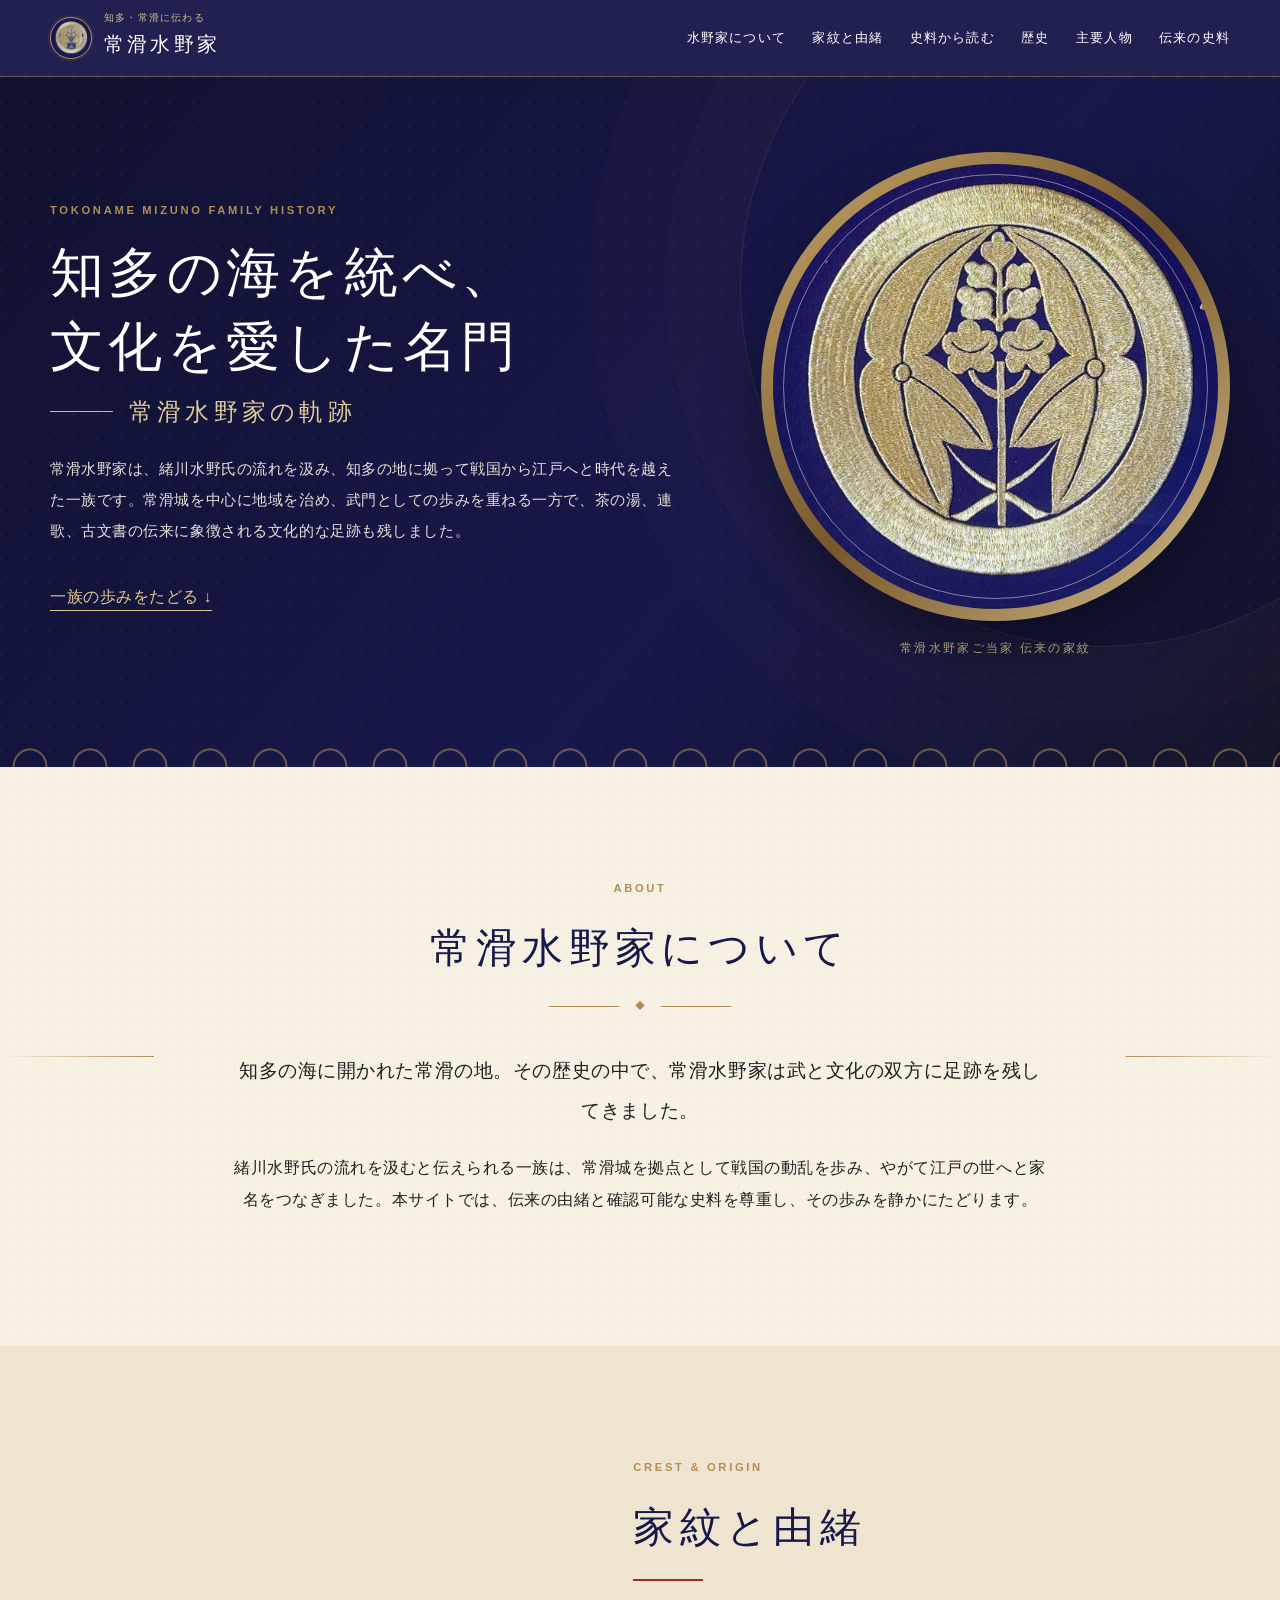
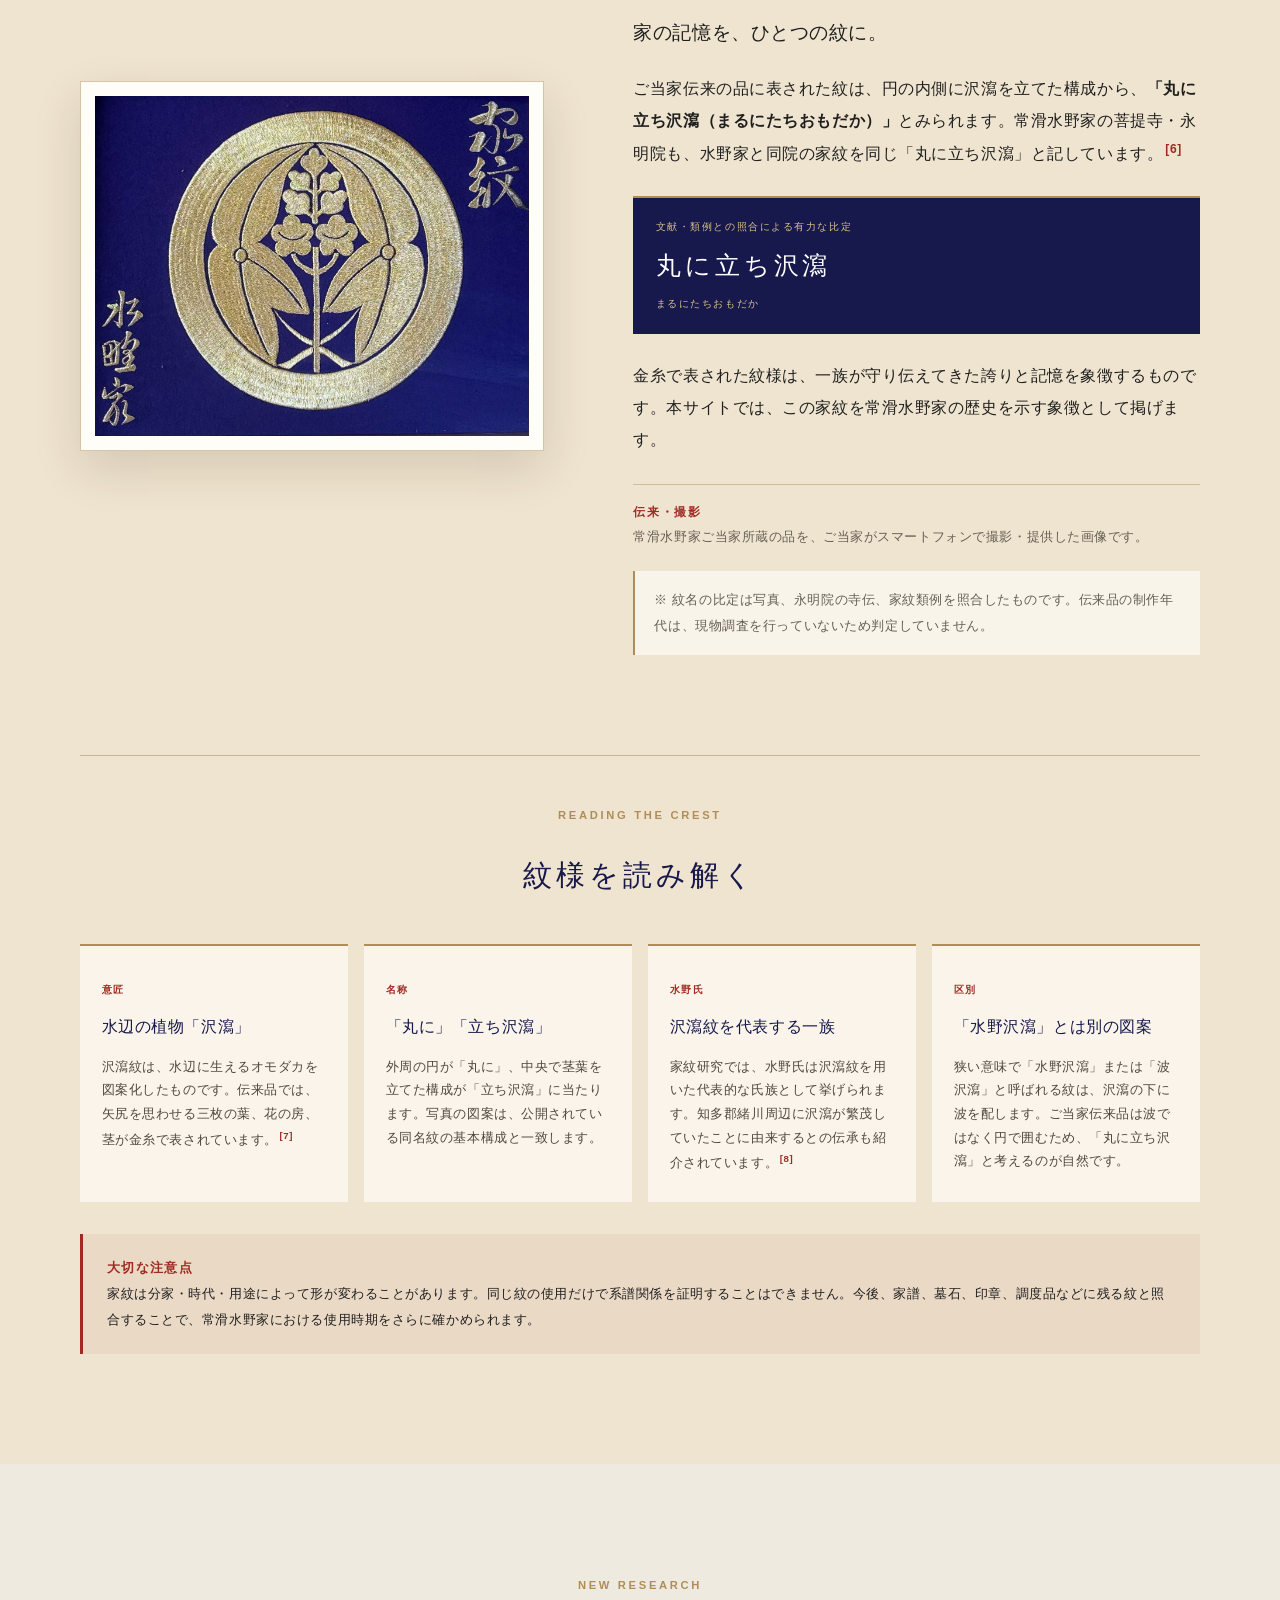
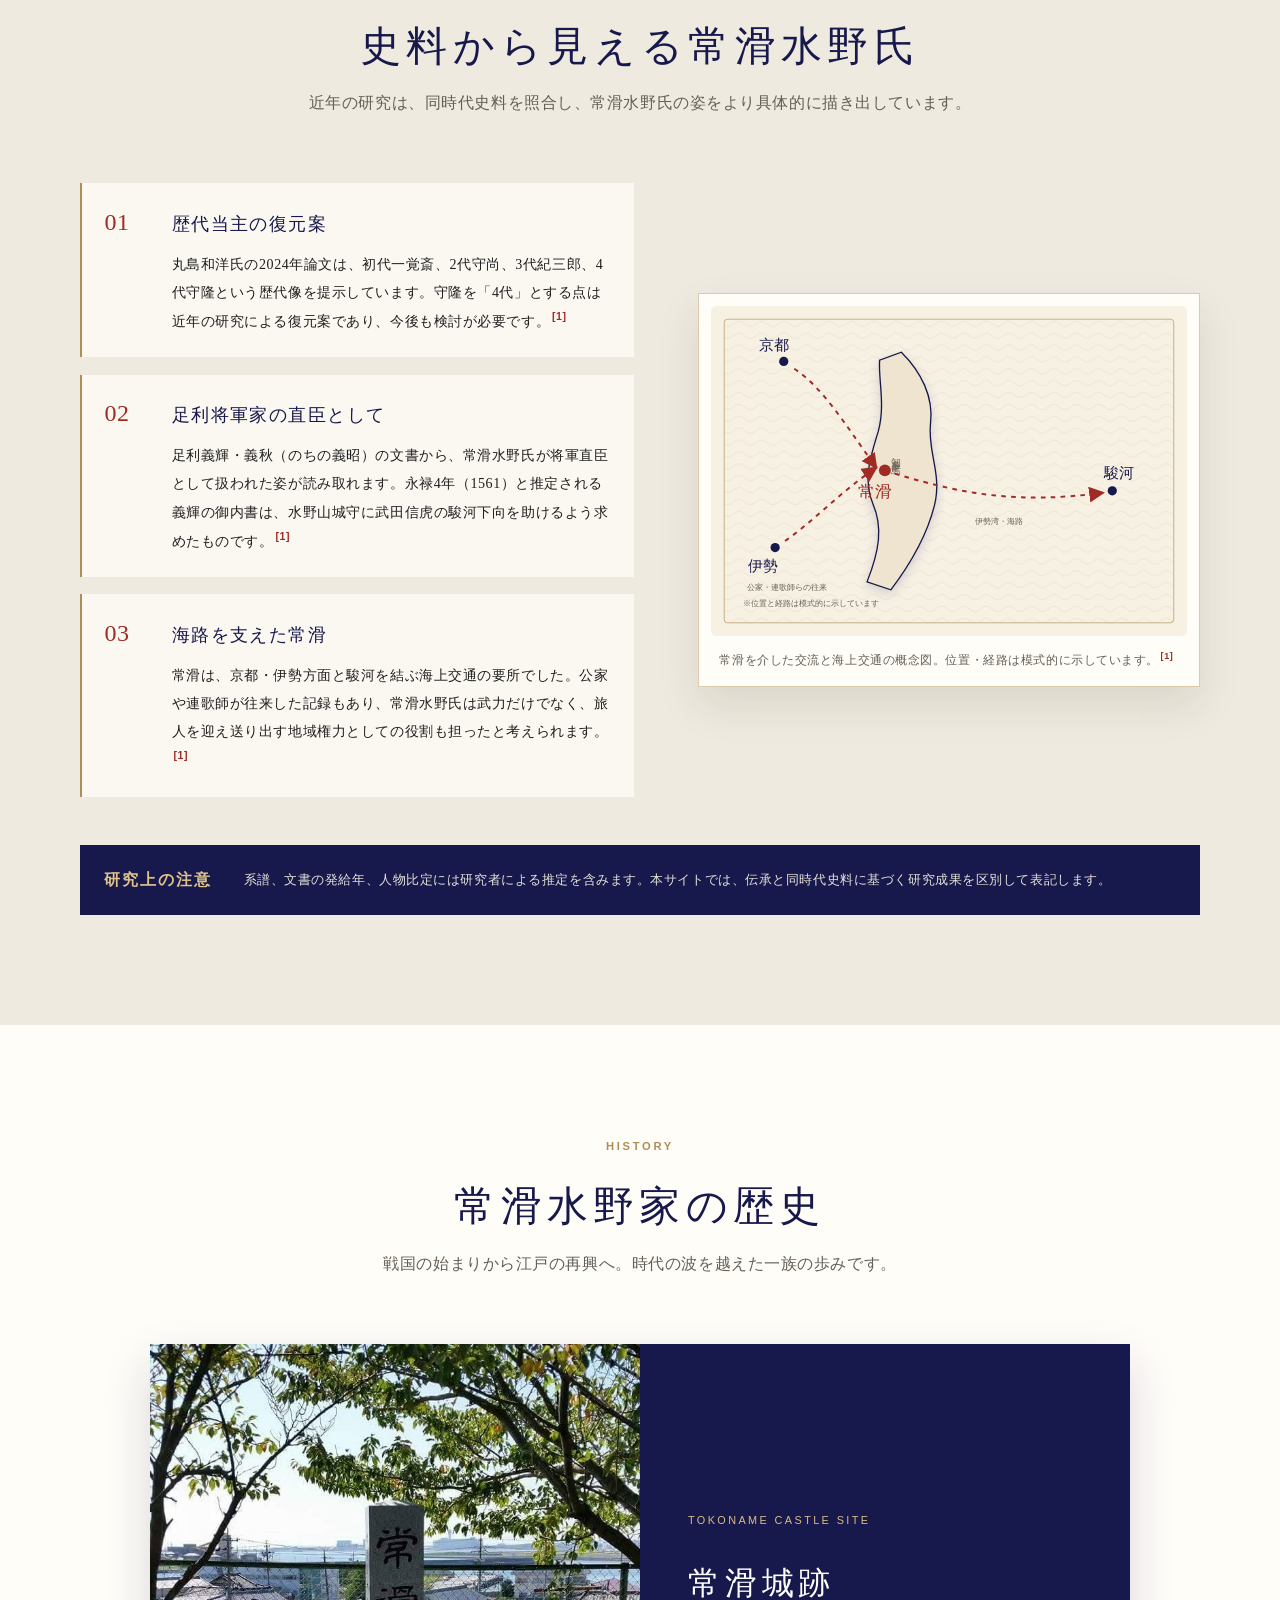
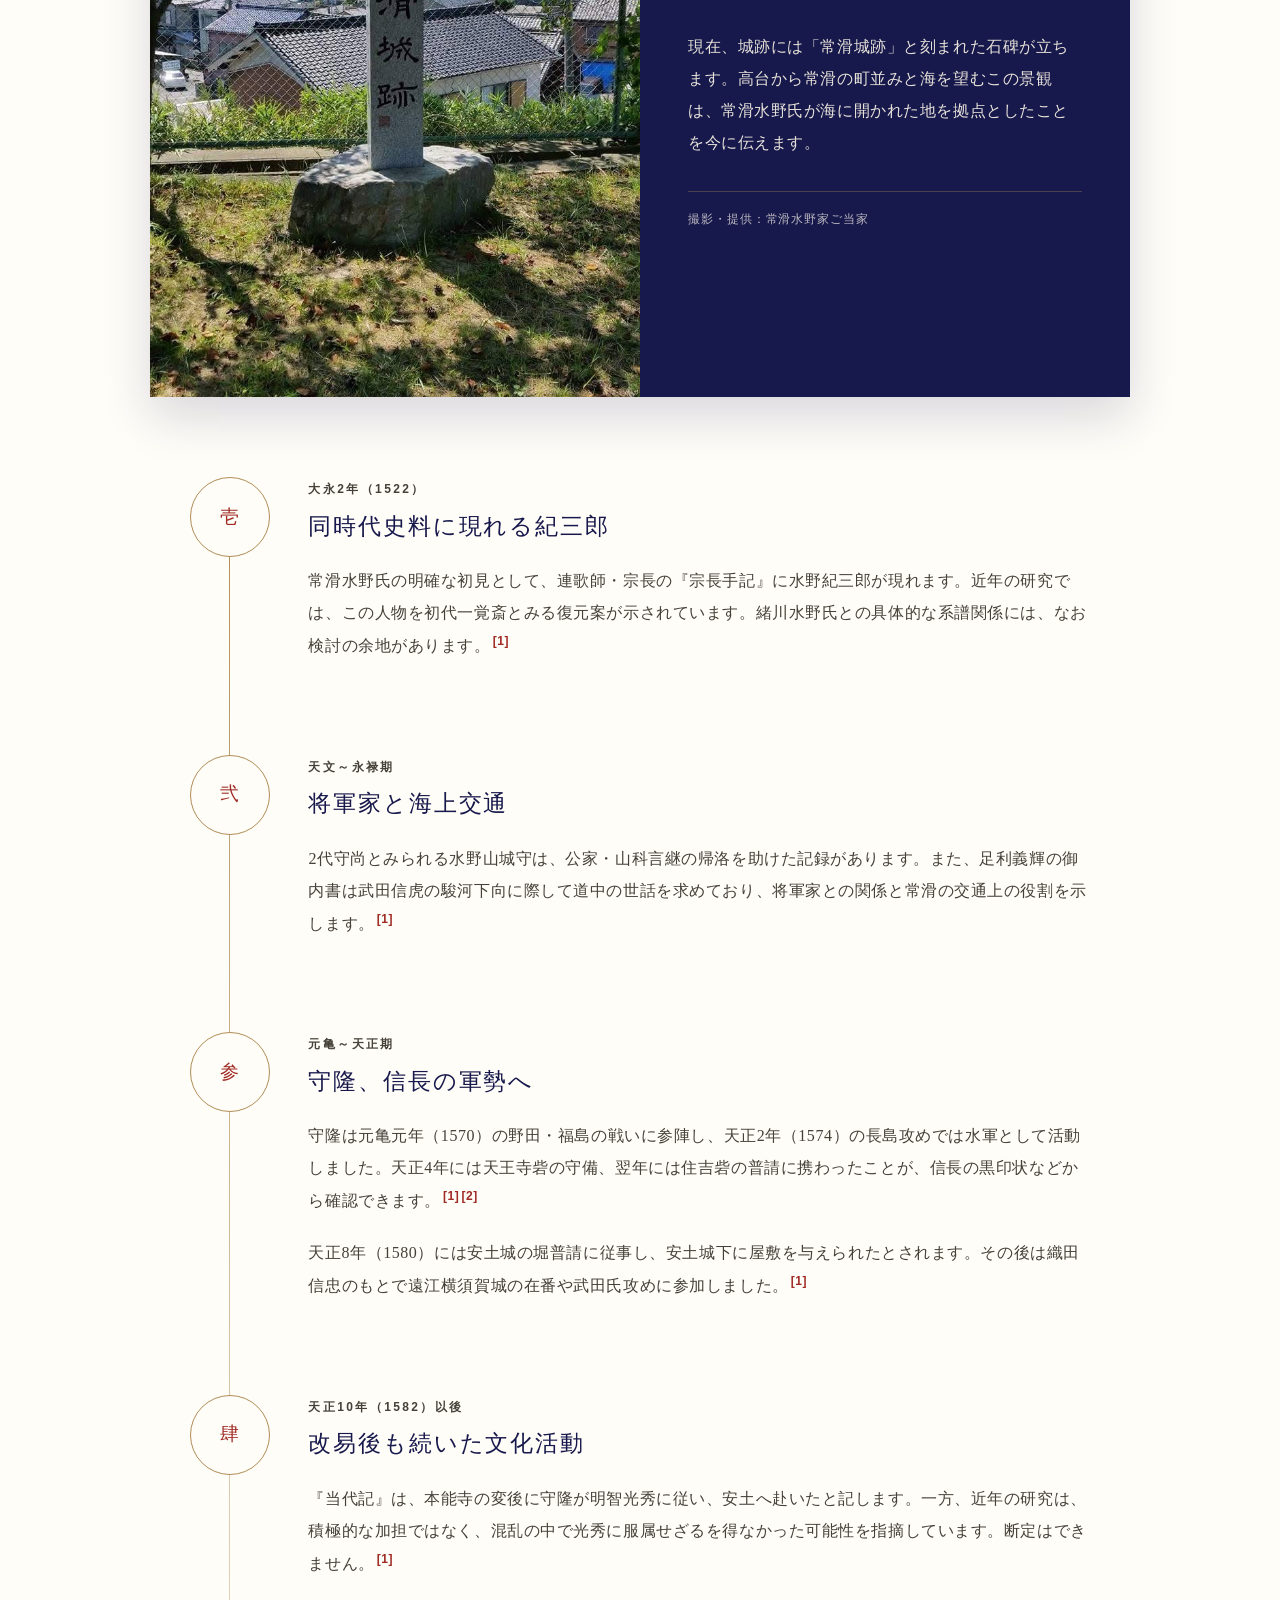
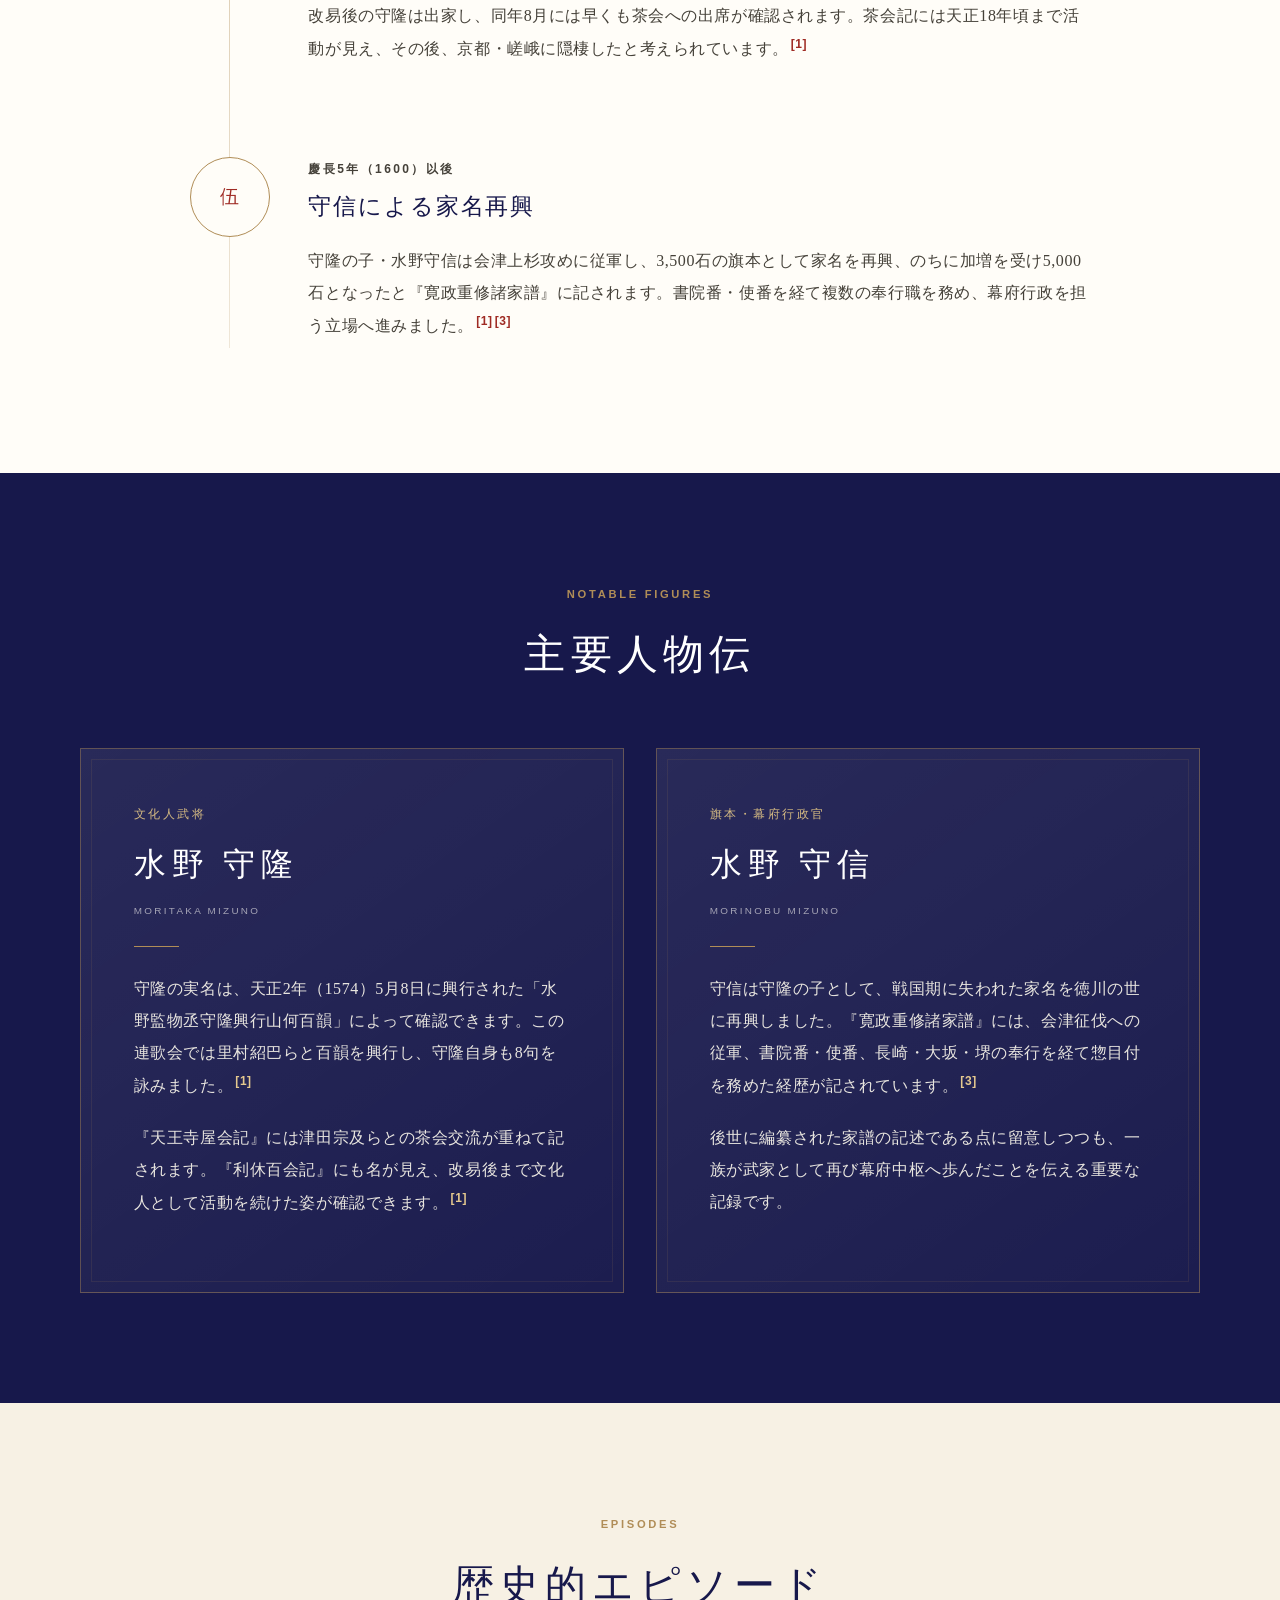
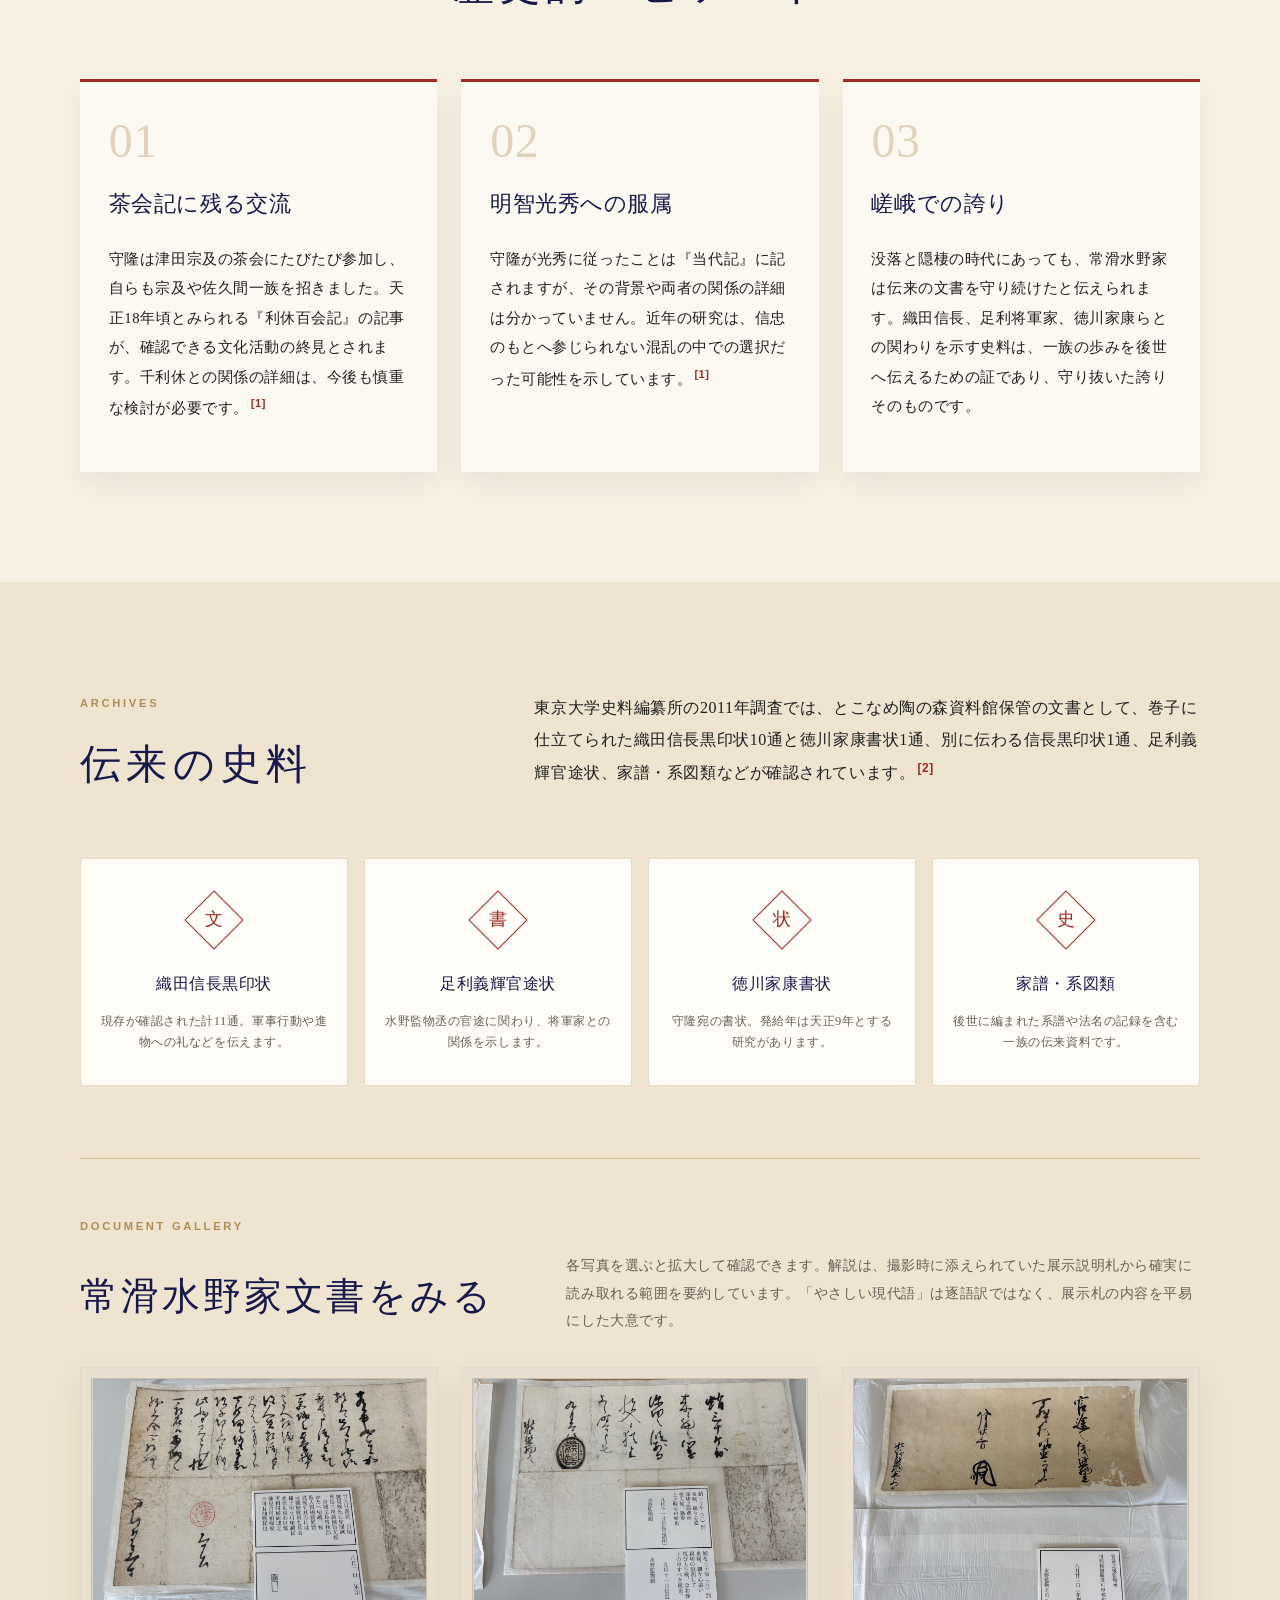
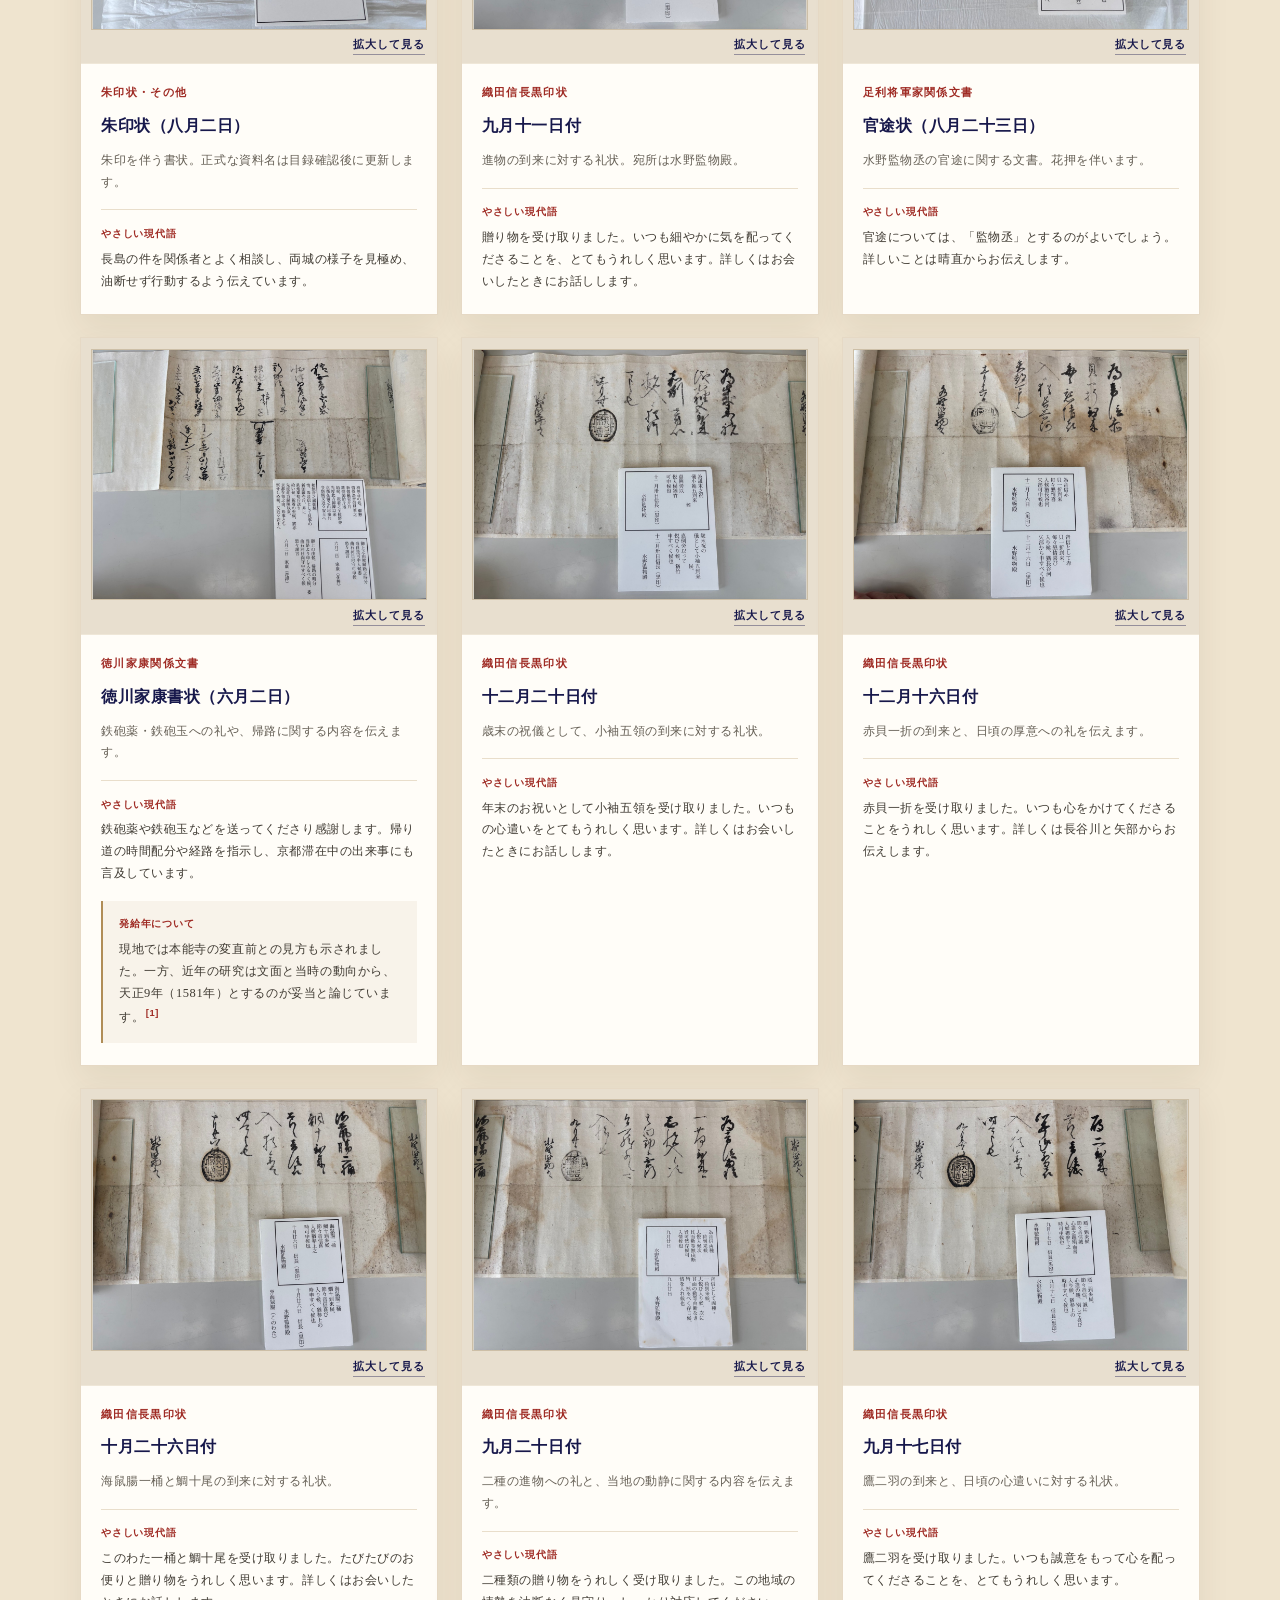
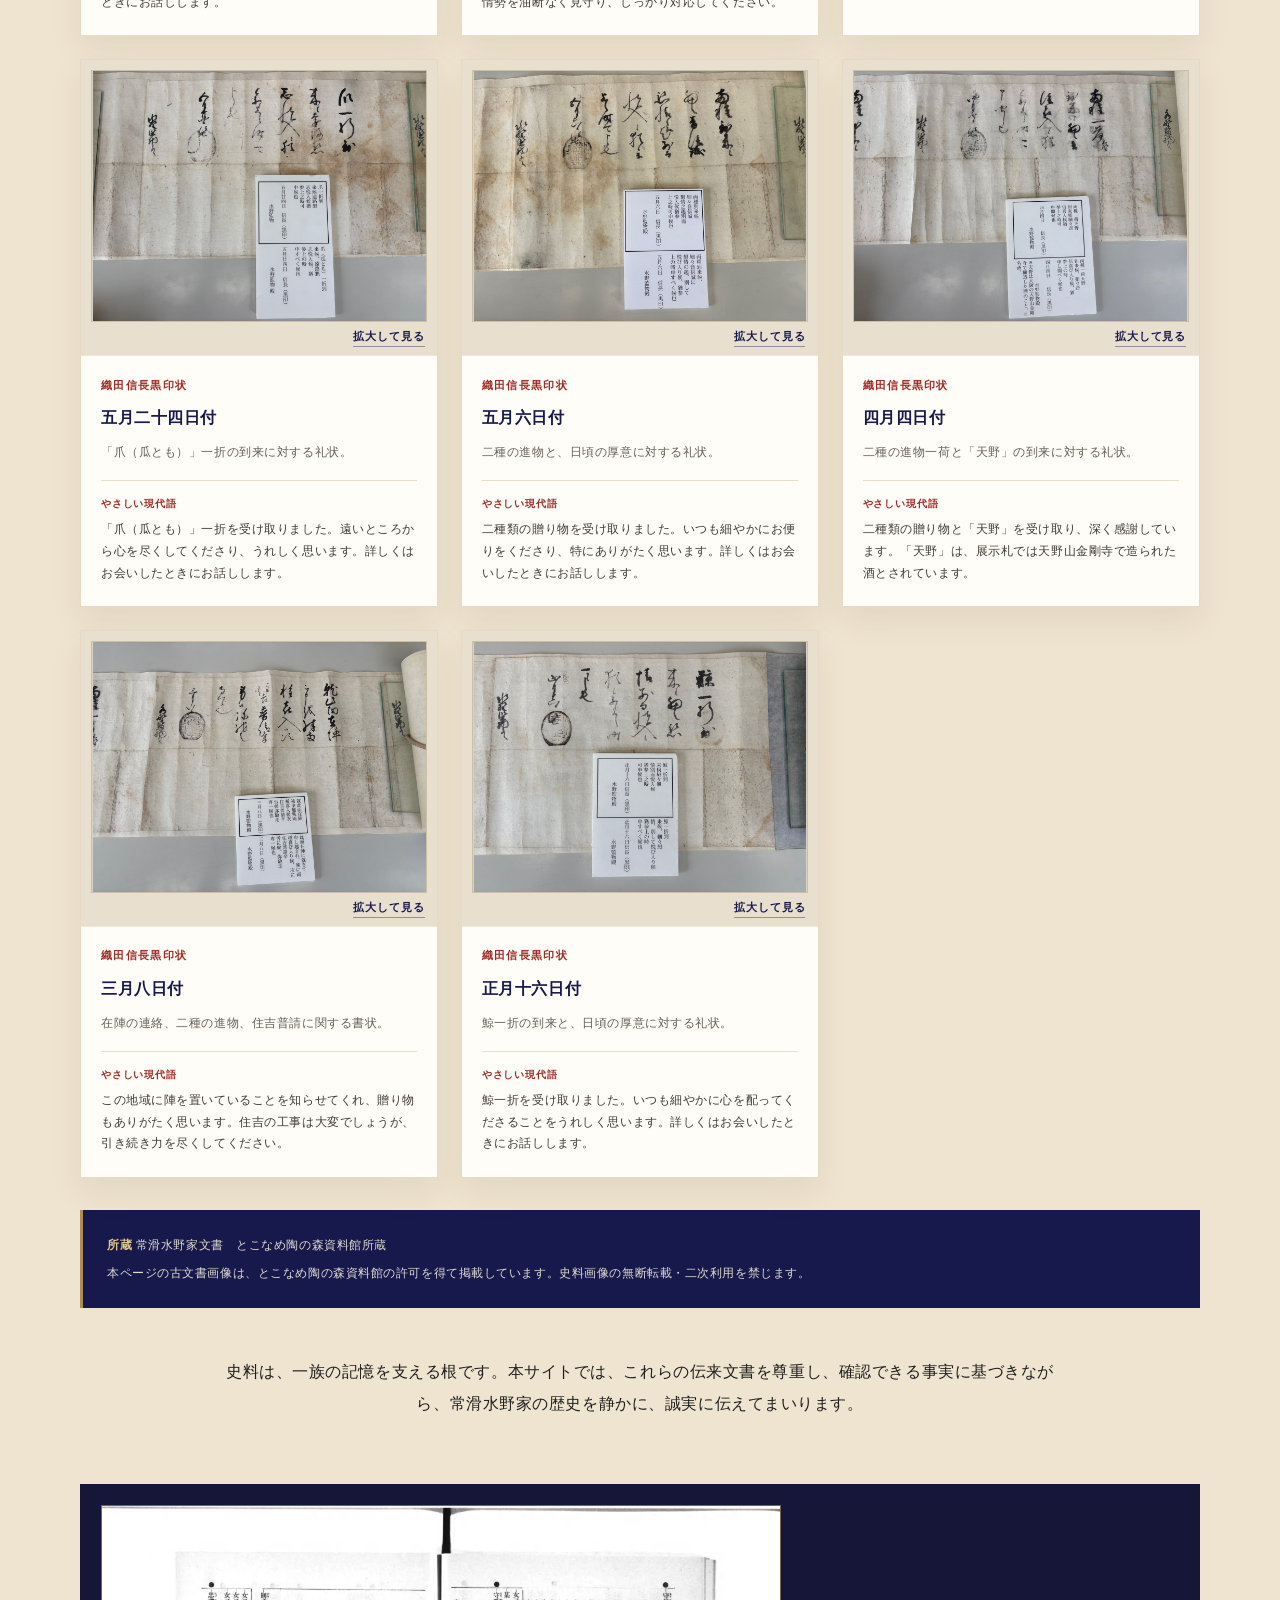
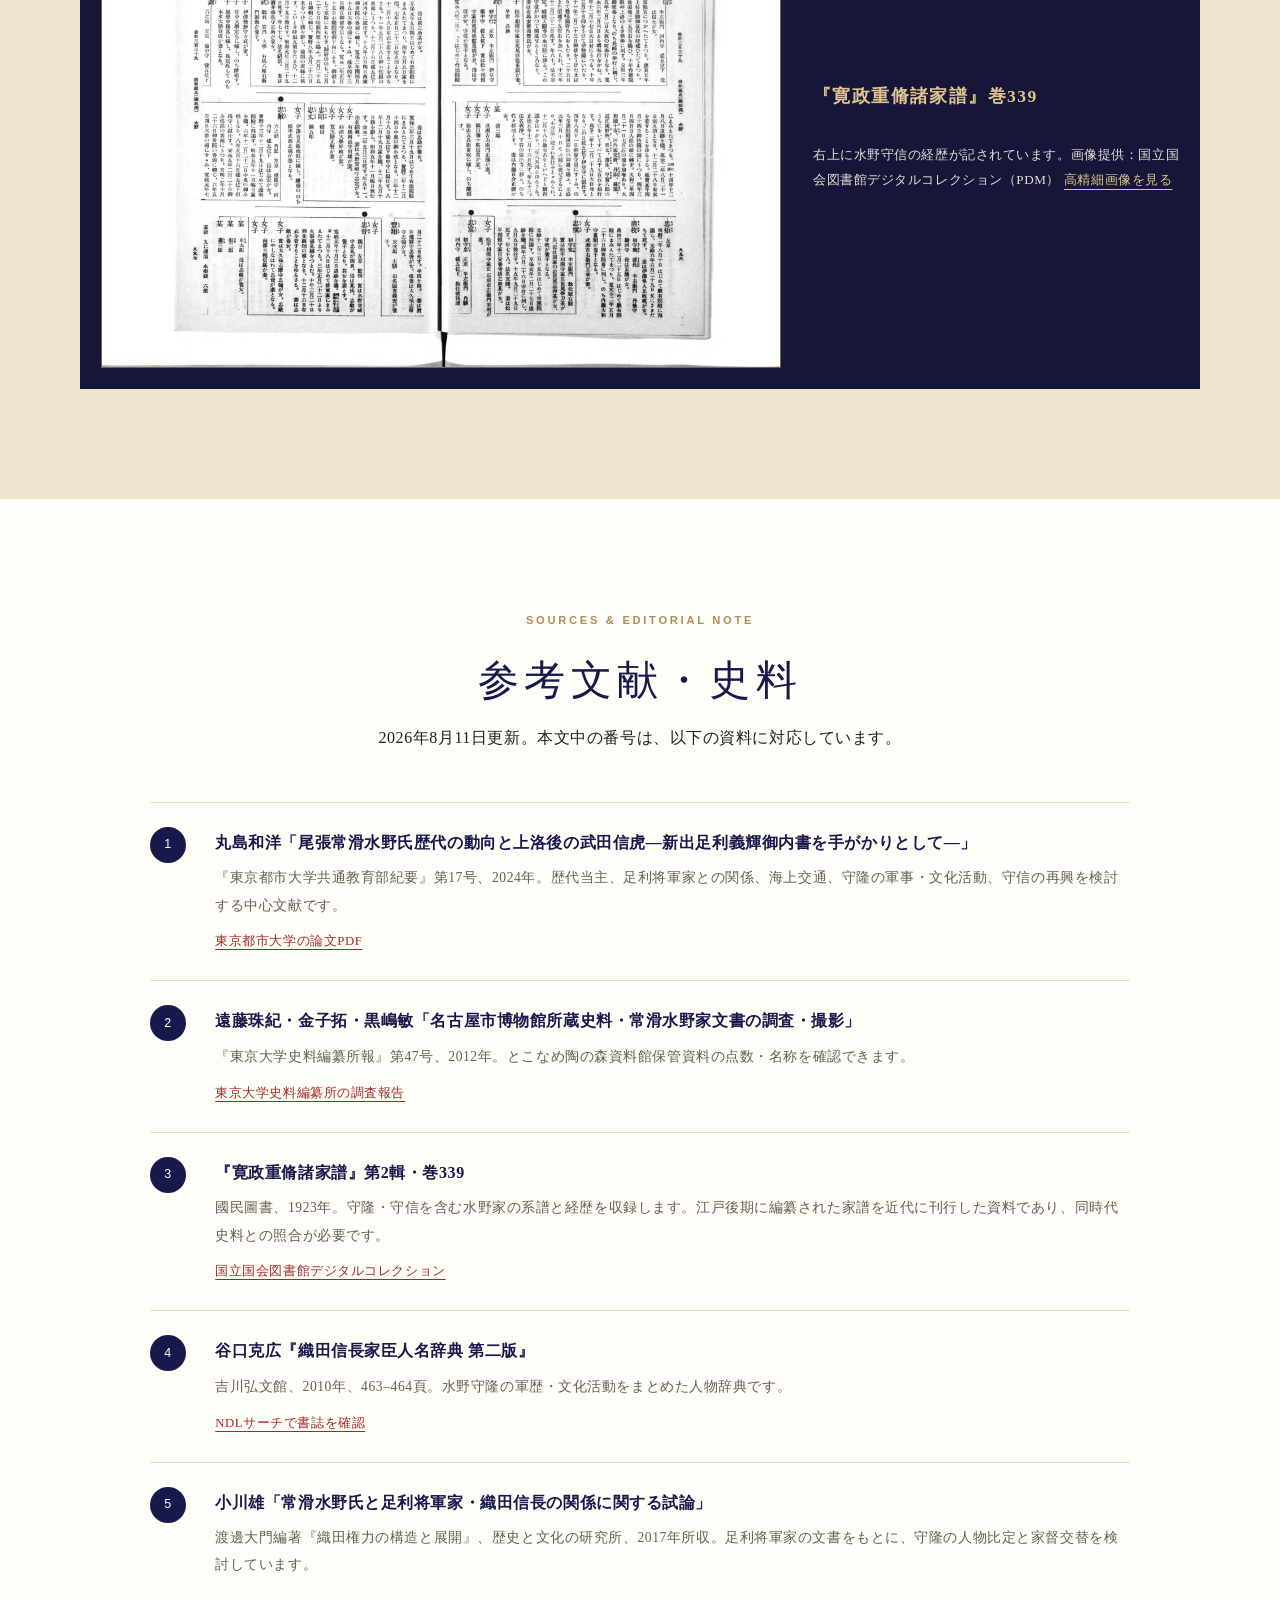
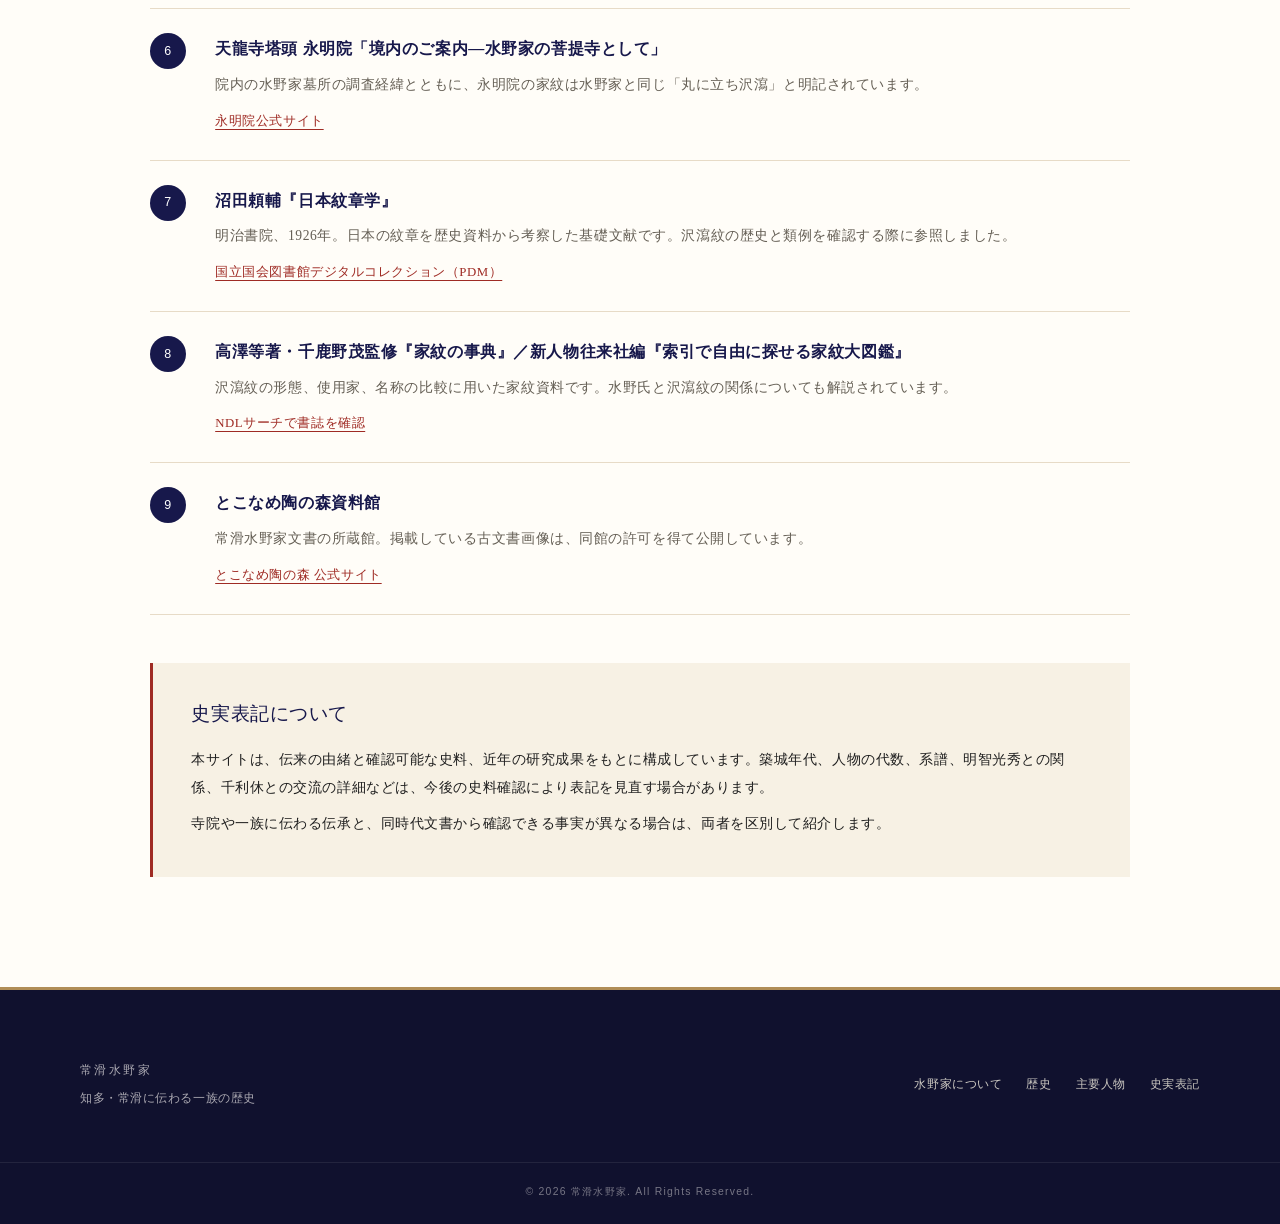
==== commit dab17de3: "家康六月二日書状の年代論を追記" ====
--- a/index.html
+++ b/index.html
@@ -193,8 +193,8 @@
               <figcaption><span>足利将軍家関係文書</span><strong>官途状（八月二十三日）</strong><p>水野監物丞の官途に関する文書。花押を伴います。</p><p class="archive-modern"><span>やさしい現代語</span>官途については、「監物丞」とするのがよいでしょう。詳しいことは晴直からお伝えします。</p></figcaption>
             </figure>
             <figure class="archive-gallery-item">
-              <button class="archive-gallery-button" type="button" data-title="徳川家康書状（六月二日）" data-description="展示写真には六月二日付の家康花押文書が写ります。鉄砲薬・鉄砲玉への礼や、帰路に関する内容が説明札に示されています。" data-modern="しばらく連絡していなかったところ、鉄砲薬や鉄砲玉などを送ってくださり感謝します。帰り道の時間配分や経路についても指示し、京都滞在中の出来事にも言及しています。" aria-label="徳川家康書状（六月二日）を拡大表示"><img src="images/archive-04-ieyasu-0602.jpg" alt="徳川家康の花押文書と展示説明札" width="1280" height="960" loading="lazy" decoding="async"><span>拡大して見る</span></button>
-              <figcaption><span>徳川家康関係文書</span><strong>徳川家康書状（六月二日）</strong><p>鉄砲薬・鉄砲玉への礼や、帰路に関する内容を伝えます。</p><p class="archive-modern"><span>やさしい現代語</span>鉄砲薬や鉄砲玉などを送ってくださり感謝します。帰り道の時間配分や経路を指示し、京都滞在中の出来事にも言及しています。</p></figcaption>
+              <button class="archive-gallery-button" type="button" data-title="徳川家康書状（六月二日）" data-description="展示写真には六月二日付の家康花押文書が写ります。鉄砲薬・鉄砲玉への礼や、帰路に関する内容が説明札に示されています。" data-modern="しばらく連絡していなかったところ、鉄砲薬や鉄砲玉などを送ってくださり感謝します。帰り道の時間配分や経路についても指示し、京都滞在中の出来事にも言及しています。" data-research="現地では、本能寺の変（天正10年・1582年）直前のやり取りではないかとの見方も示されました。一方、丸島和洋氏は2024年の論文で、文面と水野守隆・徳川家康の動向から天正10年説は難しく、天正9年（1581年）六月二日とみるのが妥当と論じています。発給年は本文に記されていないため、本サイトでは両説を併記します。" aria-label="徳川家康書状（六月二日）を拡大表示"><img src="images/archive-04-ieyasu-0602.jpg" alt="徳川家康の花押文書と展示説明札" width="1280" height="960" loading="lazy" decoding="async"><span>拡大して見る</span></button>
+              <figcaption><span>徳川家康関係文書</span><strong>徳川家康書状（六月二日）</strong><p>鉄砲薬・鉄砲玉への礼や、帰路に関する内容を伝えます。</p><p class="archive-modern"><span>やさしい現代語</span>鉄砲薬や鉄砲玉などを送ってくださり感謝します。帰り道の時間配分や経路を指示し、京都滞在中の出来事にも言及しています。</p><p class="archive-research-note"><span>発給年について</span>現地では本能寺の変直前との見方も示されました。一方、近年の研究は文面と当時の動向から、天正9年（1581年）とするのが妥当と論じています。<a class="cite" href="#ref-1">[1]</a></p></figcaption>
             </figure>
             <figure class="archive-gallery-item">
               <button class="archive-gallery-button" type="button" data-title="織田信長黒印状（十二月二十日）" data-description="水野監物殿宛。歳末の祝儀として小袖五領が届いたことへの礼を伝える書状です。" data-modern="年末のお祝いとして小袖五領を受け取りました。いつものように気を配ってくださり、とてもうれしく思います。詳しくはお会いしたときにお話しします。" aria-label="織田信長黒印状（十二月二十日）を拡大表示"><img src="images/archive-05-nobunaga-1220.jpg" alt="信長の黒印と展示説明札が添えられた十二月二十日付の書状" width="1280" height="960" loading="lazy" decoding="async"><span>拡大して見る</span></button>
@@ -275,7 +275,7 @@
   </footer>
   <dialog class="archive-dialog" id="archive-dialog" aria-labelledby="archive-dialog-title">
     <button class="archive-dialog-close" type="button" aria-label="拡大表示を閉じる">×</button>
-    <div class="archive-dialog-content"><div class="archive-zoom-pane"><img id="archive-dialog-image" alt="" aria-describedby="archive-zoom-hint"><span class="archive-zoom-hint" id="archive-zoom-hint">画像上でマウスを動かすと拡大できます</span></div><div><h3 id="archive-dialog-title"></h3><p id="archive-dialog-description"></p><div class="archive-dialog-modern"><span>やさしい現代語</span><p id="archive-dialog-modern"></p></div><p class="archive-dialog-credit">常滑水野家文書　とこなめ陶の森資料館所蔵<br>画像は許可を得て掲載しています。無断転載・二次利用を禁じます。</p></div></div>
+    <div class="archive-dialog-content"><div class="archive-zoom-pane"><img id="archive-dialog-image" alt="" aria-describedby="archive-zoom-hint"><span class="archive-zoom-hint" id="archive-zoom-hint">画像上でマウスを動かすと拡大できます</span></div><div><h3 id="archive-dialog-title"></h3><p id="archive-dialog-description"></p><div class="archive-dialog-modern"><span>やさしい現代語</span><p id="archive-dialog-modern"></p></div><div class="archive-dialog-research" hidden><span>発給年について</span><p id="archive-dialog-research"></p></div><p class="archive-dialog-credit">常滑水野家文書　とこなめ陶の森資料館所蔵<br>画像は許可を得て掲載しています。無断転載・二次利用を禁じます。</p></div></div>
   </dialog>
 </body>
 </html>
--- a/styles.css
+++ b/styles.css
@@ -35,3 +35,4 @@
 @media(max-width:650px){.hero h1 span::before{flex-basis:1.8em}.archive-zoom-pane img{max-height:55vh}}
 .archive-gallery-item figcaption .archive-modern{margin-top:1rem;padding-top:.9rem;color:#3f3a32;border-top:1px solid rgba(176,141,87,.28)}.archive-modern>span{display:block;margin-bottom:.35rem;color:var(--red);font-family:var(--sans);font-size:.65rem;font-weight:700;letter-spacing:.08em}
 .archive-dialog-modern{margin:1.2rem 0;padding:1rem 1.1rem;color:#25231f;background:#f2ead9;border-left:3px solid var(--gold)}.archive-dialog-modern>span{display:block;color:var(--red);font-family:var(--sans);font-size:.68rem;font-weight:700;letter-spacing:.1em}.archive-dialog-modern p{margin:.35rem 0 0;font-size:.8rem;line-height:1.85}
+.archive-research-note{margin-top:1rem!important;padding:.9rem 1rem;color:#3f3a32!important;background:rgba(176,141,87,.09);border-left:2px solid var(--gold)}.archive-research-note>span,.archive-dialog-research>span{display:block;margin-bottom:.35rem;color:var(--red);font-family:var(--sans);font-size:.65rem;font-weight:700;letter-spacing:.08em}.archive-dialog-research{margin:1rem 0;padding:1rem 1.1rem;background:rgba(224,197,142,.1);border-left:2px solid #d9bd82}.archive-dialog-research[hidden]{display:none}.archive-dialog-research p{margin:.35rem 0 0;color:#ddd8ce;font-size:.76rem;line-height:1.85}
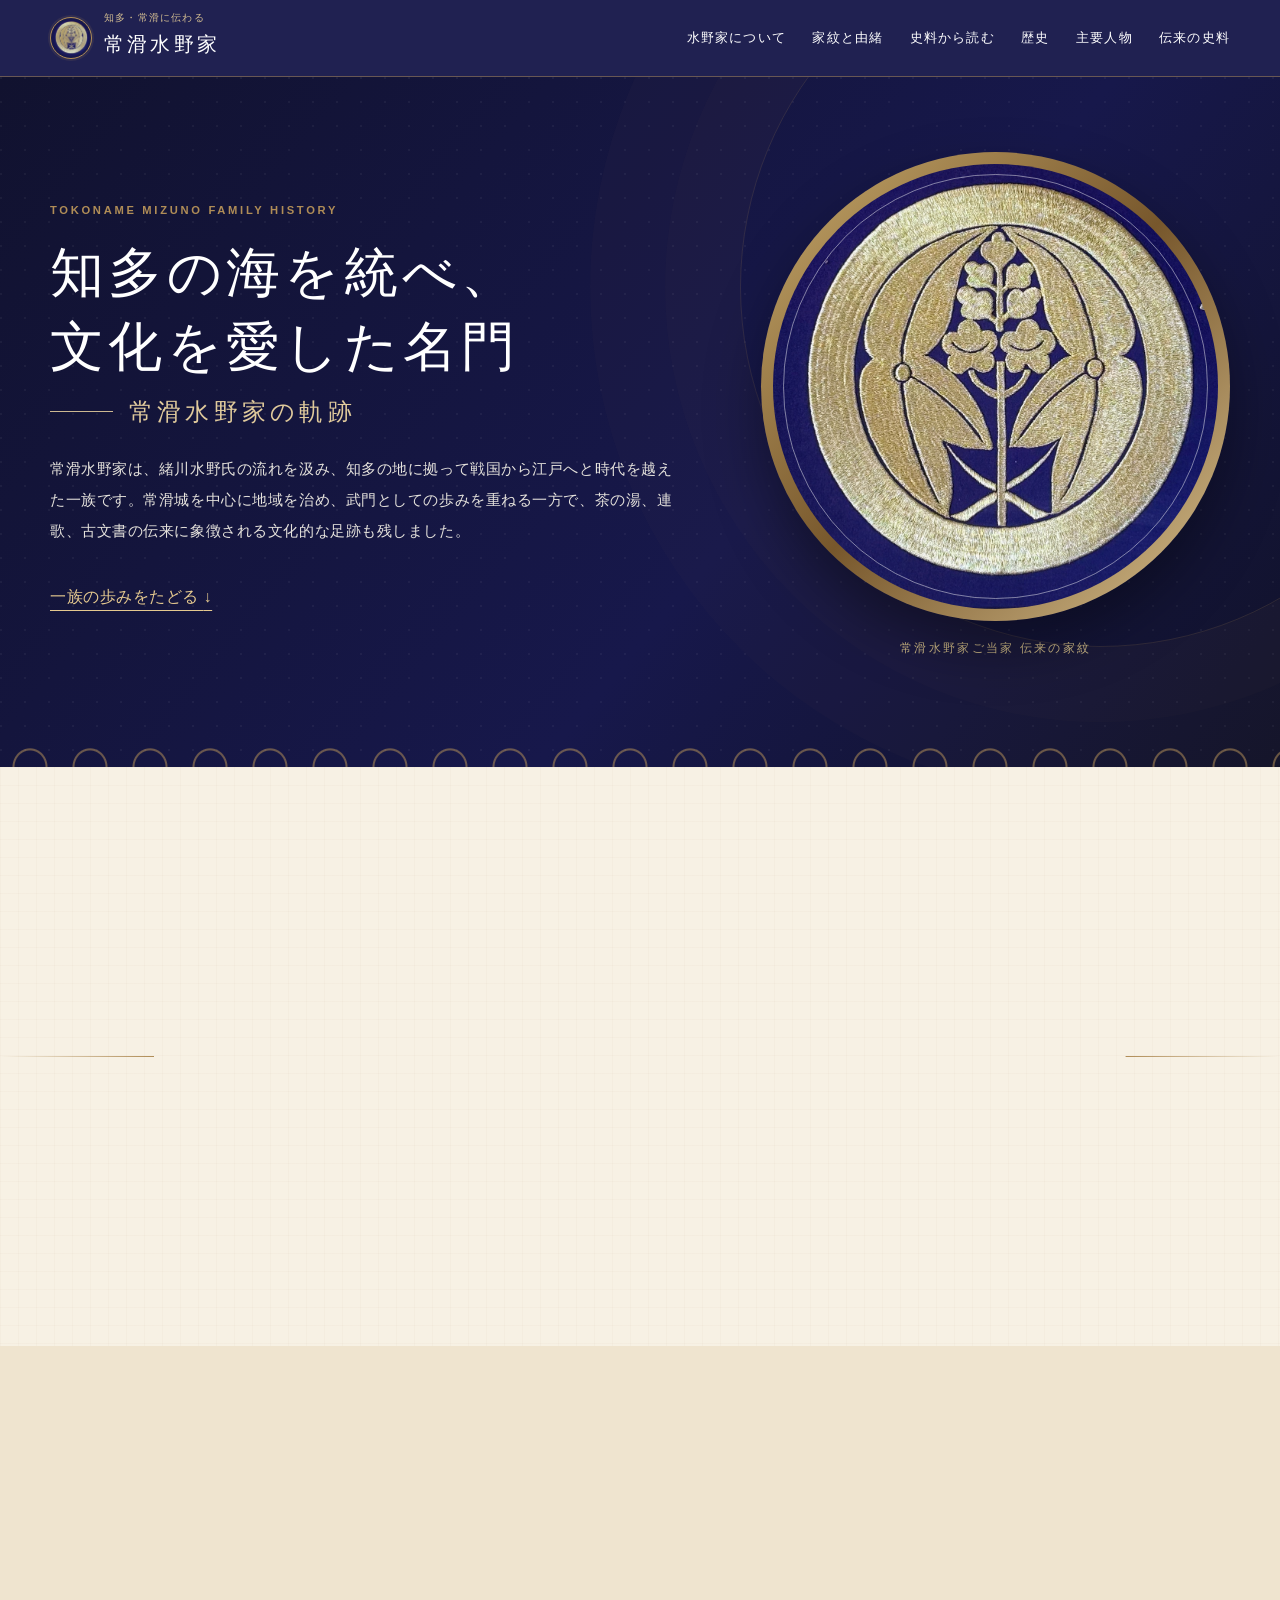
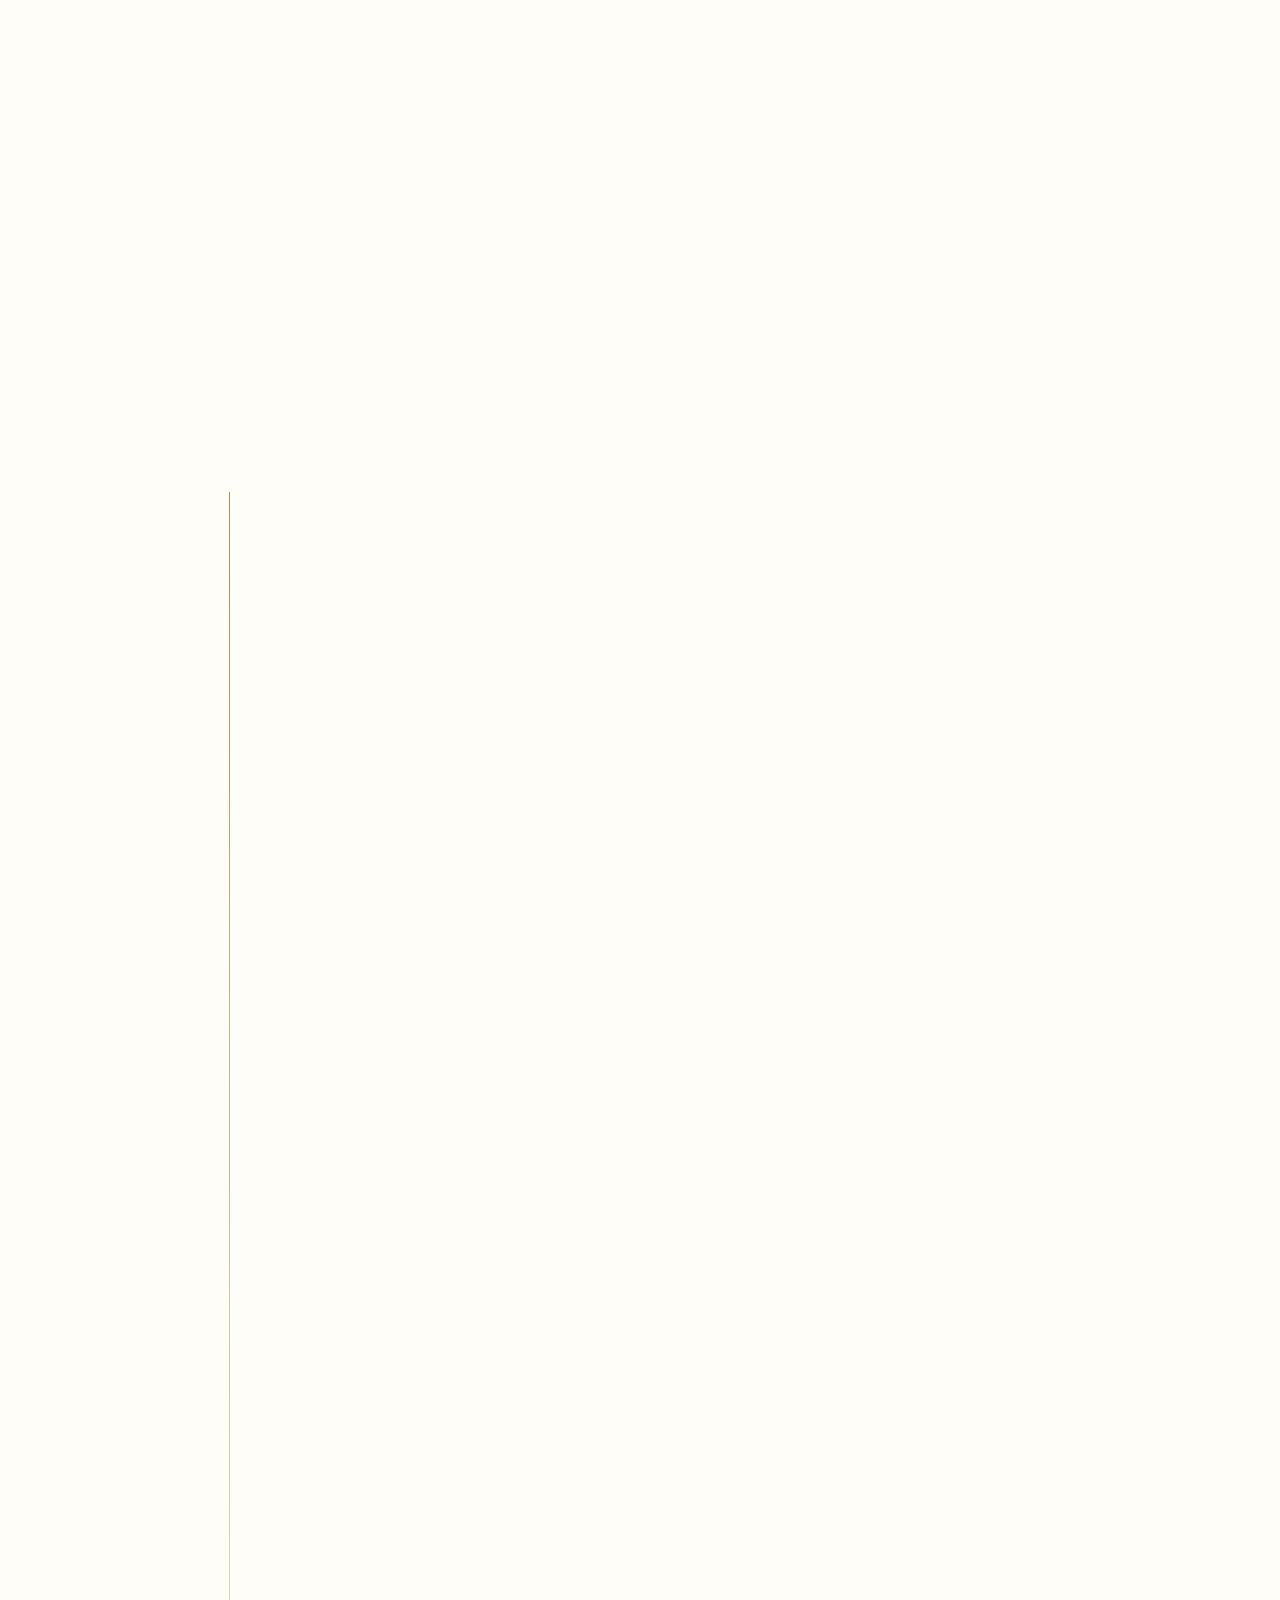
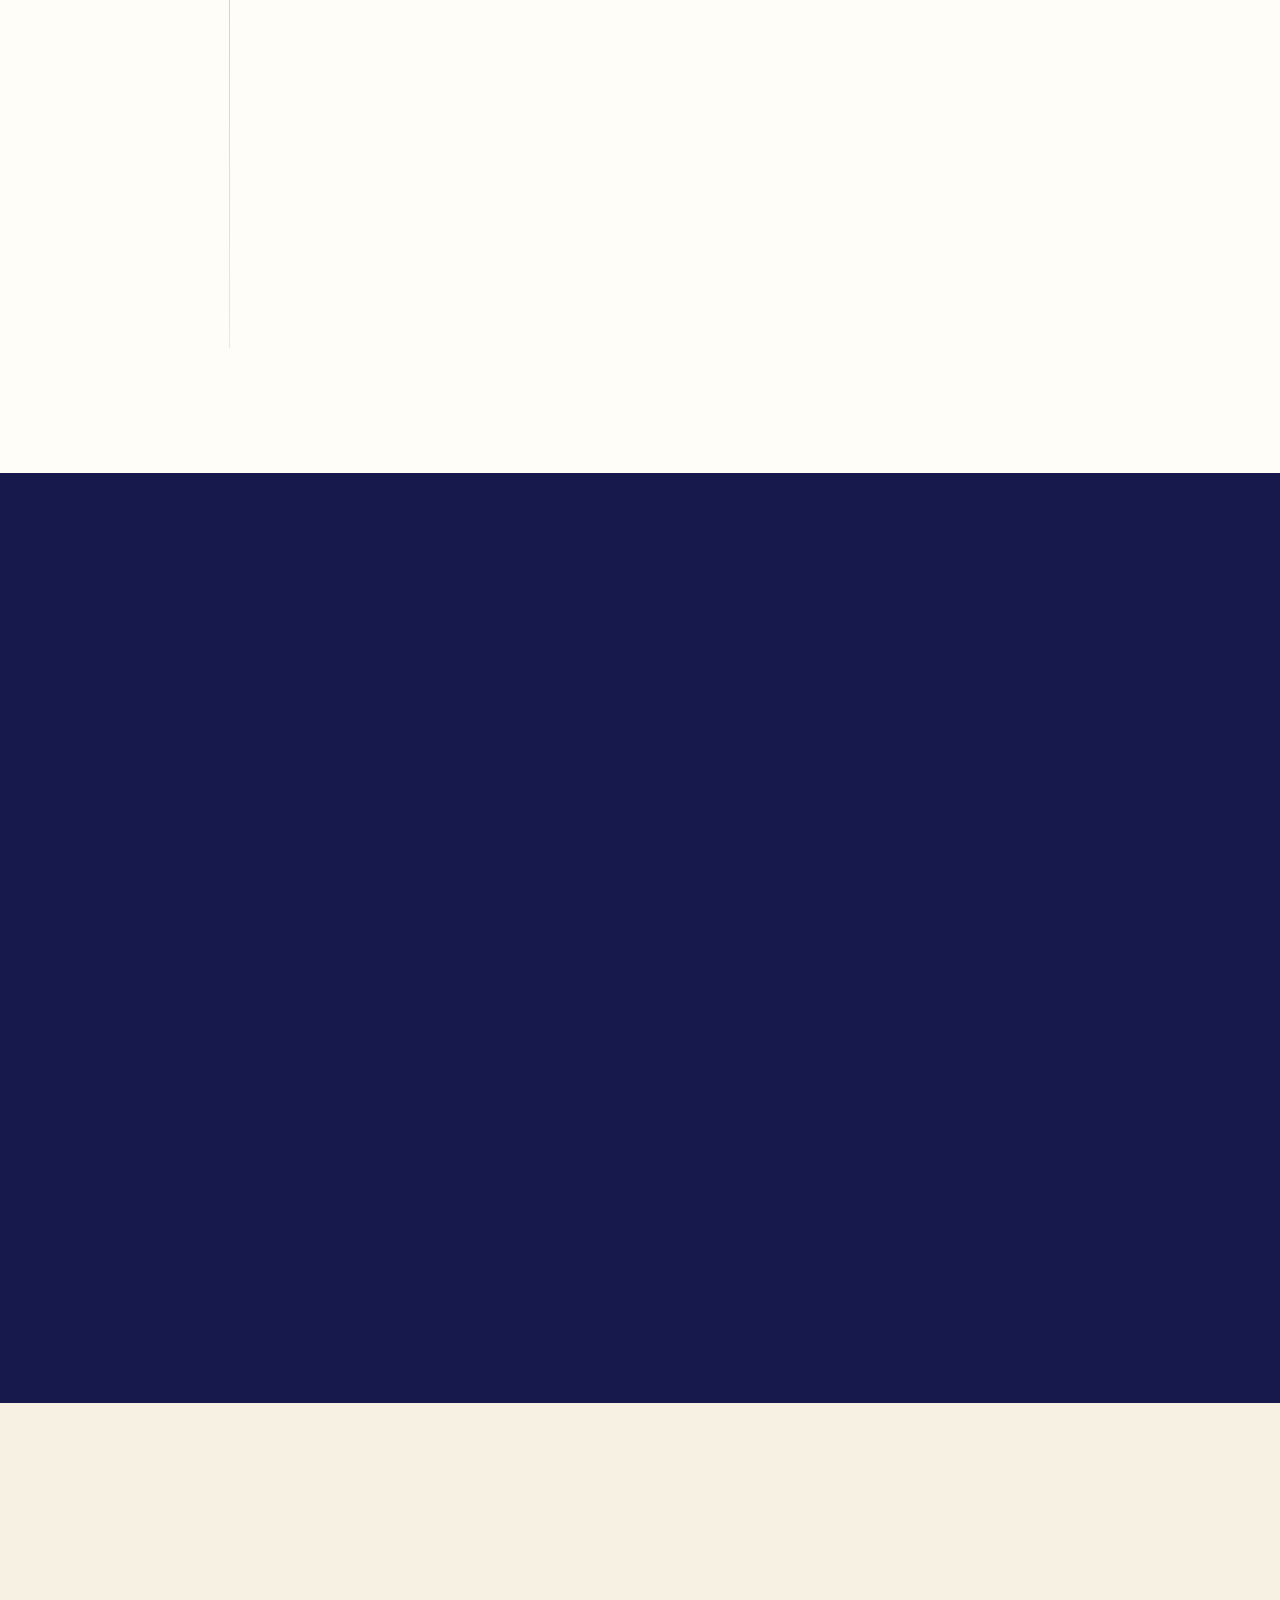
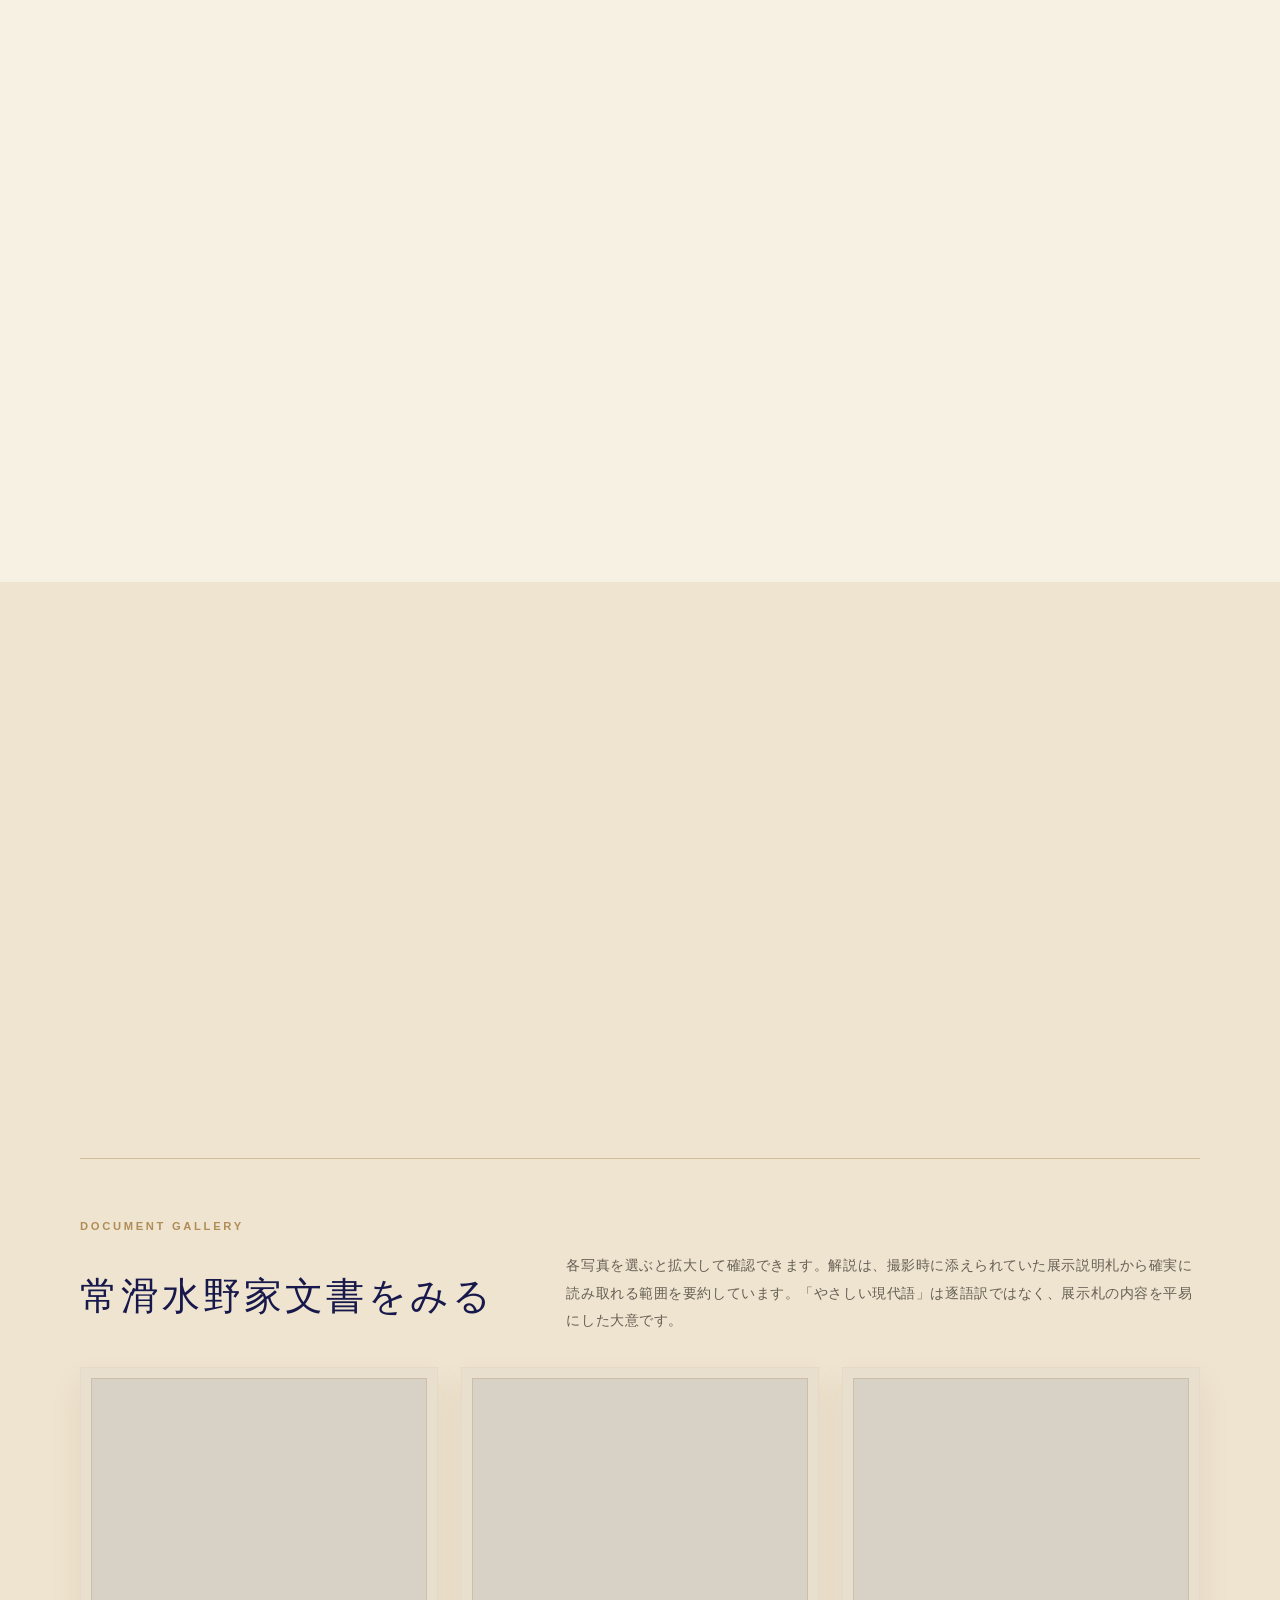
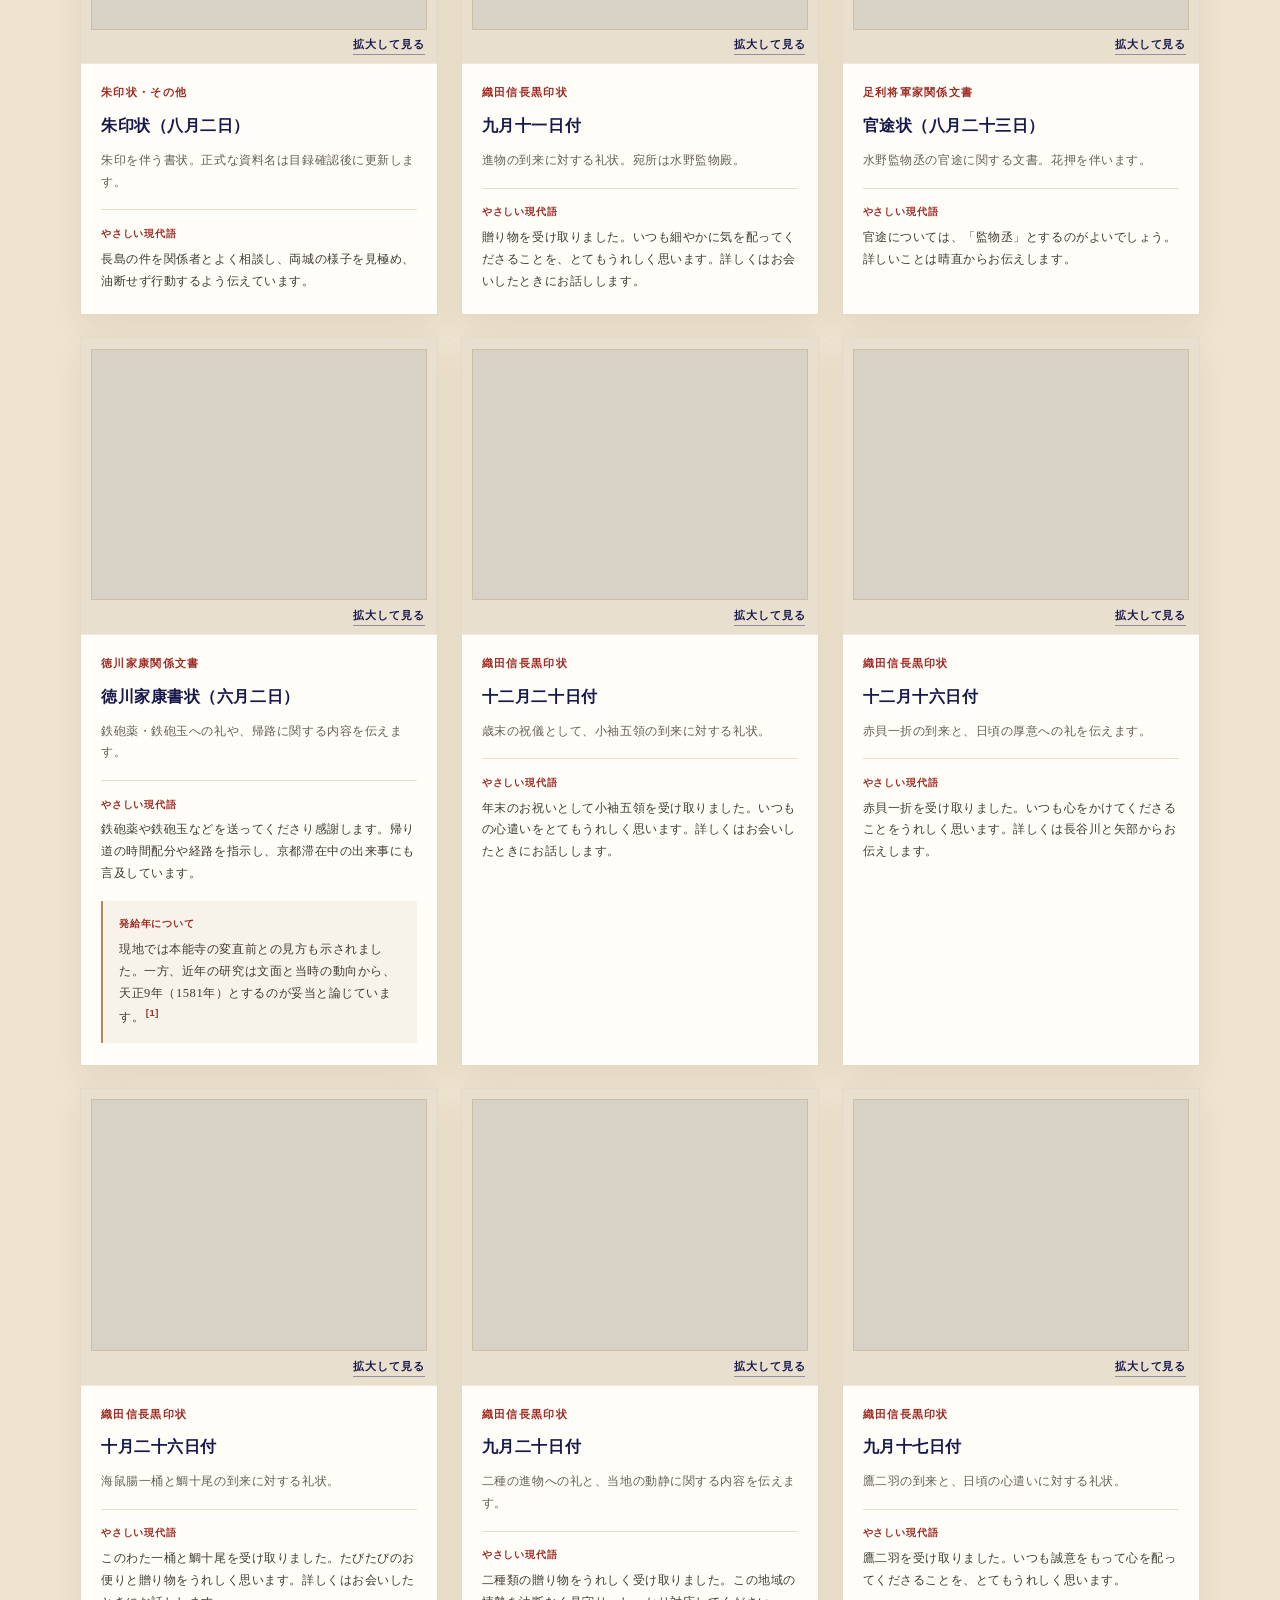
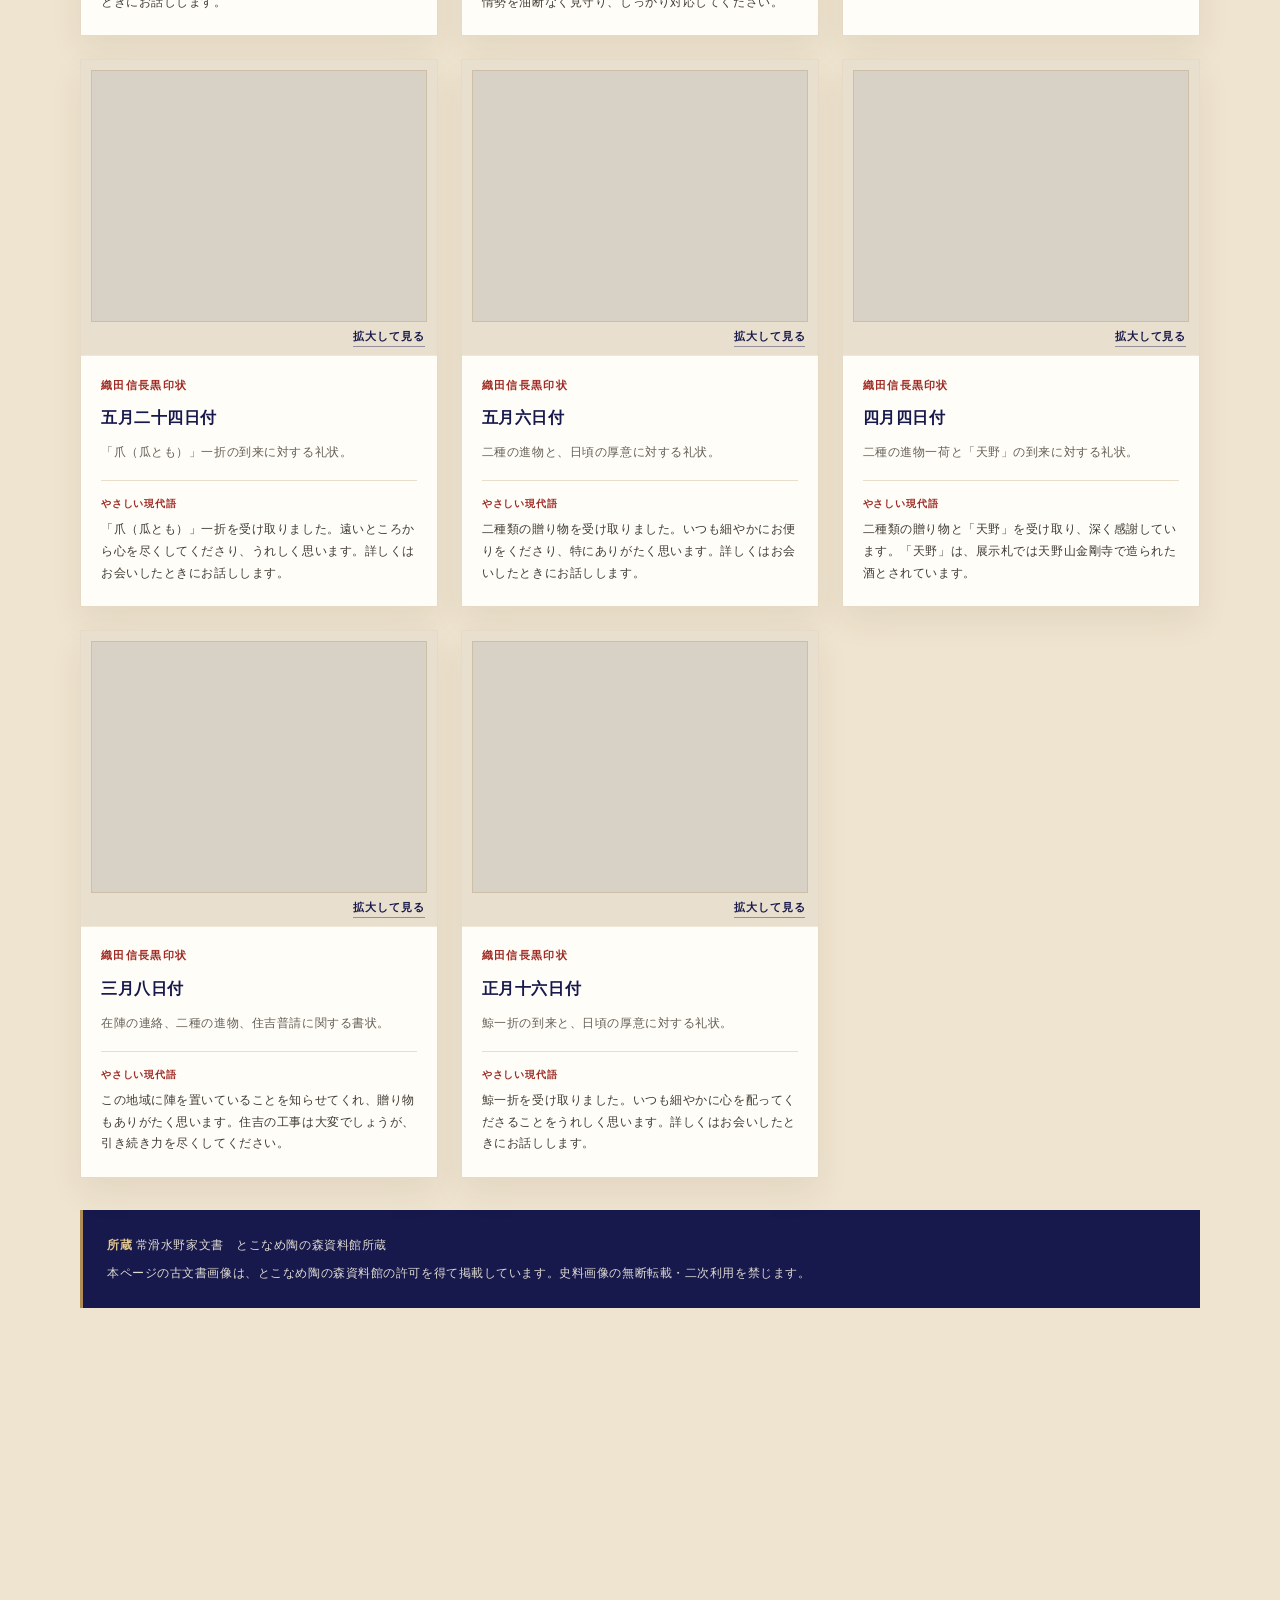
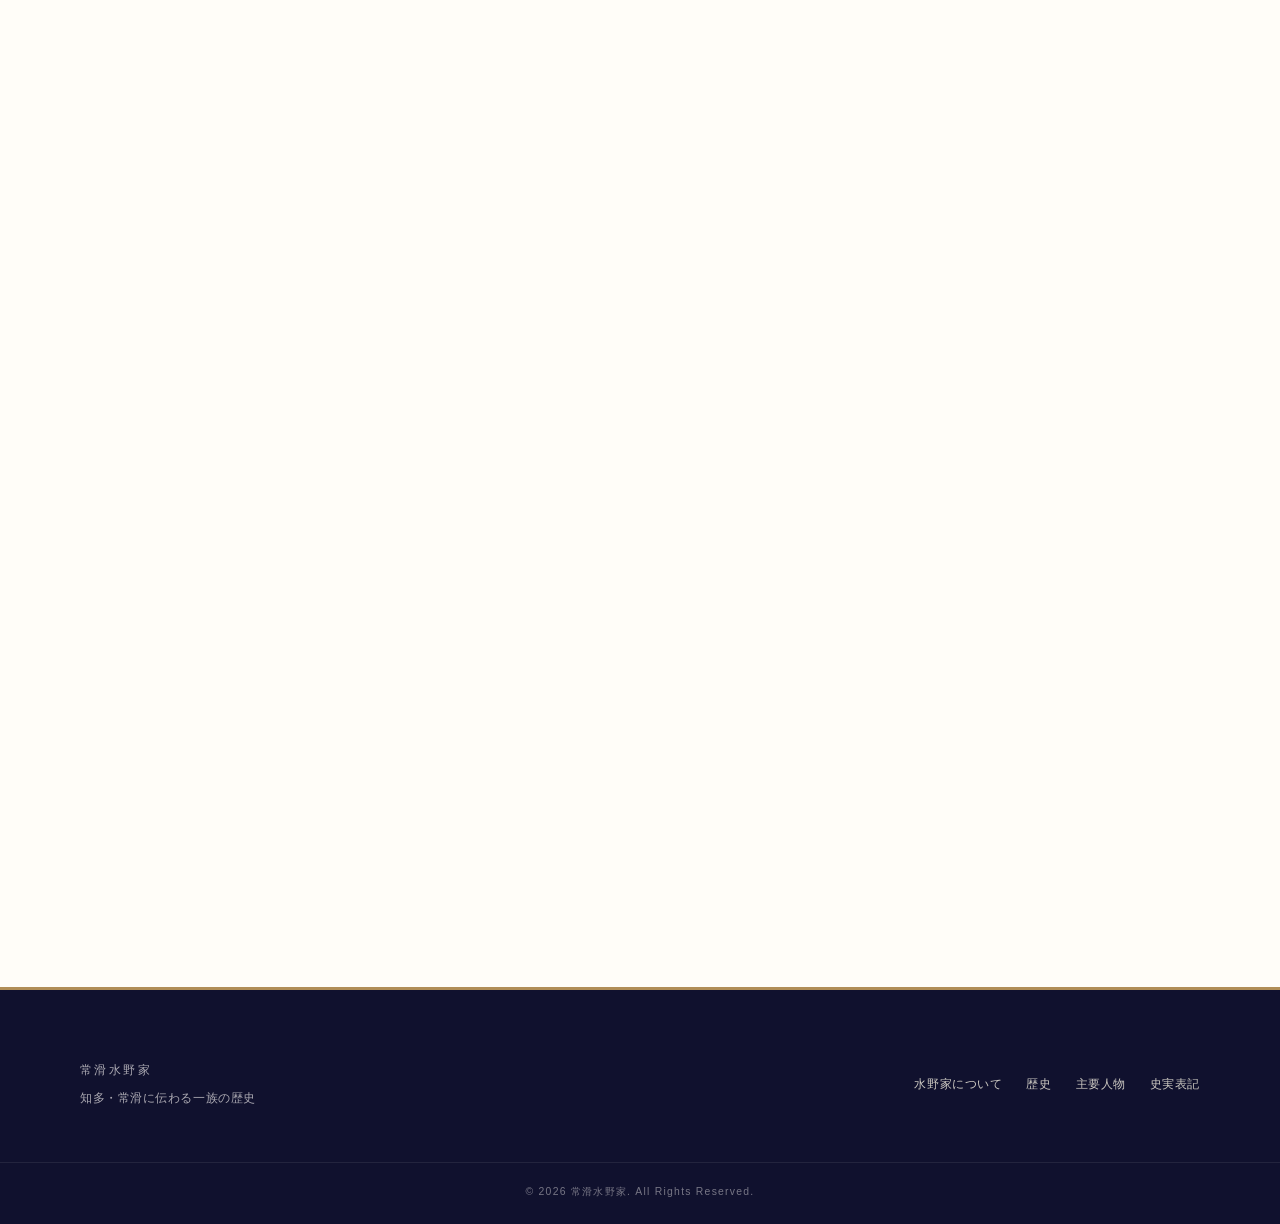
==== commit 08923777: "公開サイトのセキュリティを強化" ====
--- a/index.html
+++ b/index.html
@@ -3,11 +3,40 @@
 <head>
   <meta charset="utf-8">
   <meta name="viewport" content="width=device-width, initial-scale=1">
+  <!-- 静的サイトで不要な通信・埋め込み・フォーム送信をブラウザ側でも遮断する。 -->
+  <meta http-equiv="Content-Security-Policy" content="default-src 'self'; base-uri 'none'; object-src 'none'; form-action 'none'; img-src 'self' data:; style-src 'self'; script-src 'self' 'sha256-O03cbELi19CfRnhezqfH5pi4mgpSdCLk+qT1bfU5gbQ='; connect-src 'none'; font-src 'self'; media-src 'none'; worker-src 'none'; upgrade-insecure-requests">
+  <meta name="referrer" content="strict-origin-when-cross-origin">
   <meta name="description" content="常滑水野家の由緒、水野守隆・水野守信の歩み、常滑城、常滑水野家文書など、知多・常滑に伝わる一族の歴史を紹介します。">
+  <meta name="robots" content="index, follow">
   <meta name="theme-color" content="#17184b">
   <title>常滑水野家｜知多・常滑に伝わる一族の歴史</title>
+  <link rel="canonical" href="https://mm-o31.github.io/tokoname-mizuno-history-preview/">
+  <link rel="icon" href="images/mizuno-crest.jpg">
+  <meta property="og:locale" content="ja_JP">
+  <meta property="og:type" content="website">
+  <meta property="og:site_name" content="常滑水野家">
+  <meta property="og:title" content="常滑水野家｜知多・常滑に伝わる一族の歴史">
+  <meta property="og:description" content="常滑城を拠点とした水野家の歩みと、織田信長・徳川家康関係の伝来文書を、史料と共に紹介します。">
+  <meta property="og:url" content="https://mm-o31.github.io/tokoname-mizuno-history-preview/">
+  <meta property="og:image" content="https://mm-o31.github.io/tokoname-mizuno-history-preview/images/mizuno-crest.jpg">
+  <meta property="og:image:alt" content="常滑水野家に伝わる家紋">
+  <meta name="twitter:card" content="summary">
+  <meta name="twitter:title" content="常滑水野家｜知多・常滑に伝わる一族の歴史">
+  <meta name="twitter:description" content="常滑城を拠点とした水野家の歩みと、伝来文書を史料と共に紹介します。">
+  <meta name="twitter:image" content="https://mm-o31.github.io/tokoname-mizuno-history-preview/images/mizuno-crest.jpg">
   <link rel="stylesheet" href="styles.css">
   <script src="script.js" defer></script>
+  <script type="application/ld+json">
+    {
+      "@context": "https://schema.org",
+      "@type": "WebSite",
+      "name": "常滑水野家",
+      "alternateName": "常滑水野家の軌跡",
+      "url": "https://mm-o31.github.io/tokoname-mizuno-history-preview/",
+      "description": "常滑水野家の由緒、主要人物、常滑城、伝来文書を紹介する歴史サイト。",
+      "inLanguage": "ja"
+    }
+  </script>
 </head>
 <body>
   <a class="skip-link" href="#main">本文へ移動</a>
